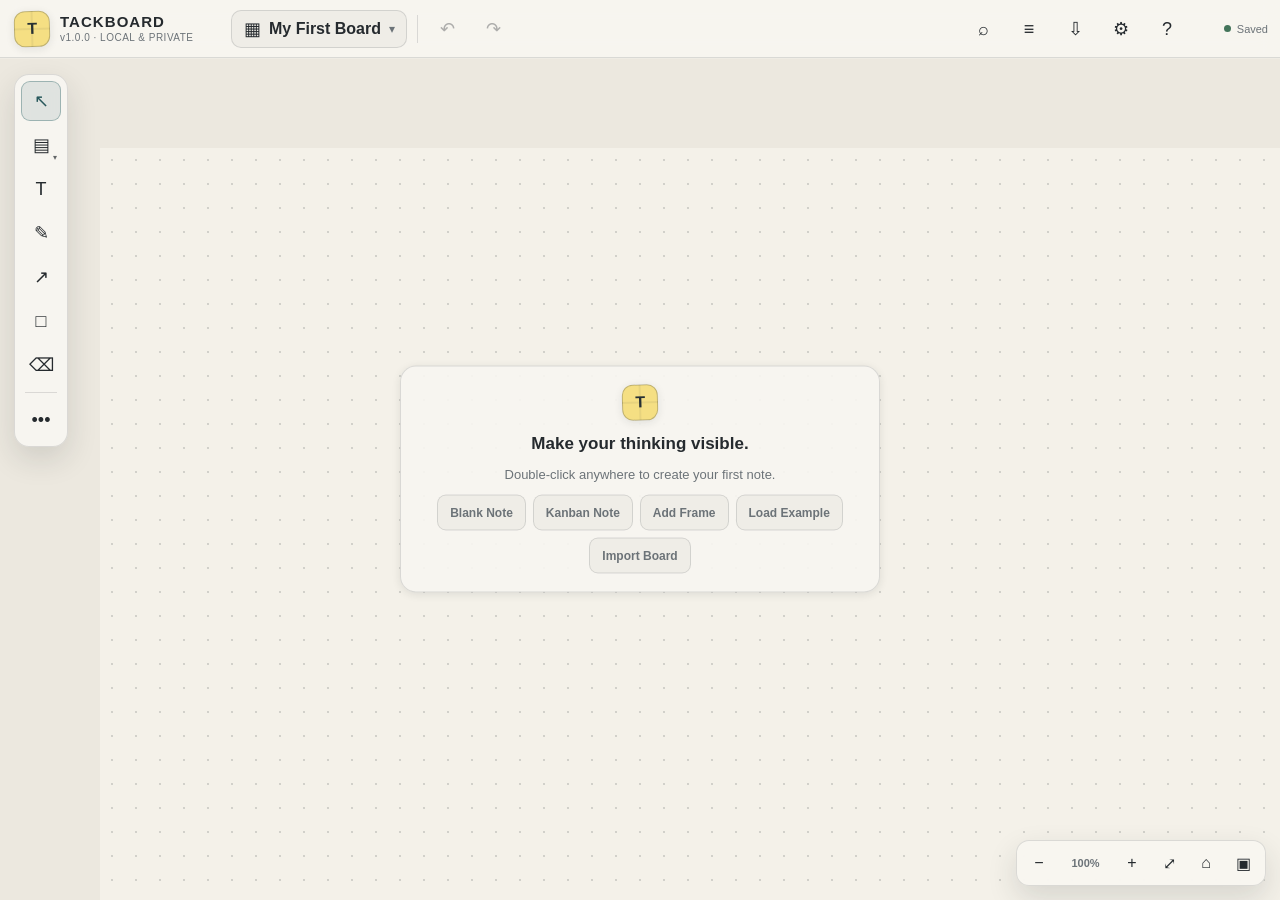
==== index.html @ c01d59f5 "init commit" ====
<!doctype html>
<html lang="en">
<head>
<meta charset="utf-8">
<meta name="viewport" content="width=device-width, initial-scale=1, viewport-fit=cover">
<meta name="theme-color" content="#ece8df">
<link rel="icon" href="data:image/svg+xml,%3Csvg xmlns=%27http://www.w3.org/2000/svg%27 viewBox=%270 0 64 64%27%3E%3Crect width=%2764%27 height=%2764%27 rx=%2715%27 fill=%27%23f5df83%27/%3E%3Cpath d=%27M20 16h24M32 16v34%27 stroke=%27%23252a2e%27 stroke-width=%275%27 stroke-linecap=%27round%27/%3E%3C/svg%3E">
<title>TACKBOARD — Visual Thinking Space</title>
<style>
  :root {
    color-scheme: light;
    --ui-font: Inter, ui-sans-serif, -apple-system, BlinkMacSystemFont, "Segoe UI", sans-serif;
    --paper-font: "Avenir Next", Avenir, "Segoe UI", sans-serif;
    --bg: #ece8df;
    --surface: #f8f6f1;
    --surface-2: #efede7;
    --surface-3: #e5e1d8;
    --ink: #252a2e;
    --muted: #6c7378;
    --muted-2: #969b9e;
    --line: rgba(39, 45, 49, .14);
    --line-strong: rgba(39, 45, 49, .25);
    --accent: #3d6f73;
    --accent-strong: #28585c;
    --accent-soft: rgba(61, 111, 115, .13);
    --danger: #a74343;
    --warning: #9b6a1d;
    --success: #43745a;
    --shadow-sm: 0 2px 8px rgba(34, 39, 41, .10);
    --shadow-md: 0 12px 30px rgba(34, 39, 41, .14);
    --shadow-note: 0 8px 20px rgba(39, 42, 43, .14), 0 2px 5px rgba(39, 42, 43, .10);
    --radius-sm: 8px;
    --radius: 12px;
    --radius-lg: 18px;
    --topbar-h: 58px;
    --dock-w: 54px;
    --focus: 0 0 0 3px rgba(61, 111, 115, .28);
    --yellow: #f5df83;
    --yellow-2: #ead16f;
    --blue: #bddbe8;
    --blue-2: #a8cfdf;
    --green: #beddbd;
    --green-2: #acd0ab;
    --coral: #efb9a7;
    --coral-2: #e9a793;
    --lavender: #d8c6e6;
    --lavender-2: #cbb4de;
    --cream: #efe5cf;
    --cream-2: #e4d5b8;
    --charcoal: #41484d;
    --charcoal-2: #343a3f;
  }

  [data-theme="dark"] {
    color-scheme: dark;
    --bg: #1f2327;
    --surface: #292e33;
    --surface-2: #32383e;
    --surface-3: #3a4147;
    --ink: #eef1f2;
    --muted: #b2b9bd;
    --muted-2: #8d969b;
    --line: rgba(238, 241, 242, .12);
    --line-strong: rgba(238, 241, 242, .24);
    --accent: #78aeb1;
    --accent-strong: #96c8ca;
    --accent-soft: rgba(120, 174, 177, .15);
    --danger: #e18484;
    --warning: #d1a65b;
    --success: #84b699;
    --shadow-sm: 0 2px 9px rgba(0, 0, 0, .28);
    --shadow-md: 0 18px 40px rgba(0, 0, 0, .34);
    --shadow-note: 0 10px 26px rgba(0, 0, 0, .34), 0 2px 5px rgba(0, 0, 0, .28);
    --yellow: #b99f4c;
    --yellow-2: #a88e3c;
    --blue: #557f91;
    --blue-2: #4a7181;
    --green: #5c855c;
    --green-2: #507850;
    --coral: #9d6658;
    --coral-2: #8f594d;
    --lavender: #77618a;
    --lavender-2: #685477;
    --cream: #87795f;
    --cream-2: #786b53;
    --charcoal: #444b50;
    --charcoal-2: #373d42;
  }

  * { box-sizing: border-box; }
  html, body { width: 100%; height: 100%; margin: 0; overflow: hidden; }
  body {
    font-family: var(--ui-font);
    color: var(--ink);
    background: var(--bg);
    -webkit-font-smoothing: antialiased;
    text-rendering: optimizeLegibility;
  }
  button, input, select, textarea { font: inherit; color: inherit; }
  button { -webkit-tap-highlight-color: transparent; }
  button:focus-visible, input:focus-visible, select:focus-visible, textarea:focus-visible, [tabindex]:focus-visible {
    outline: none;
    box-shadow: var(--focus);
  }
  .sr-only {
    position: absolute !important;
    width: 1px; height: 1px;
    padding: 0; margin: -1px;
    overflow: hidden; clip: rect(0,0,0,0);
    white-space: nowrap; border: 0;
  }
  .hidden { display: none !important; }
  .icon-glyph { font-size: 18px; line-height: 1; display: inline-grid; place-items: center; min-width: 1em; }

  #app { position: relative; width: 100%; height: 100%; overflow: hidden; }

  .topbar {
    position: absolute;
    inset: 0 0 auto 0;
    height: var(--topbar-h);
    z-index: 9000;
    display: flex;
    align-items: center;
    gap: 8px;
    padding: 7px 12px 7px 14px;
    background: color-mix(in srgb, var(--surface) 94%, transparent);
    border-bottom: 1px solid var(--line);
    box-shadow: 0 1px 0 rgba(255,255,255,.18);
    backdrop-filter: blur(10px);
  }
  .brand {
    display: flex;
    align-items: center;
    gap: 10px;
    min-width: 205px;
    margin-right: 4px;
  }
  .brand-mark {
    width: 36px; height: 36px;
    border: 1px solid var(--line-strong);
    border-radius: 11px;
    display: grid; place-items: center;
    background:
      linear-gradient(90deg, transparent 48%, rgba(37,42,46,.13) 49%, rgba(37,42,46,.13) 51%, transparent 52%),
      linear-gradient(transparent 48%, rgba(37,42,46,.13) 49%, rgba(37,42,46,.13) 51%, transparent 52%),
      var(--yellow);
    color: #263034;
    box-shadow: var(--shadow-sm);
    transform: rotate(-1.5deg);
    font-weight: 850;
    letter-spacing: -.04em;
  }
  .brand-copy { min-width: 0; line-height: 1.05; }
  .brand-title { font-size: 15px; font-weight: 850; letter-spacing: .07em; }
  .brand-meta { margin-top: 3px; font-size: 10px; color: var(--muted); letter-spacing: .05em; }

  .board-button {
    max-width: 300px;
    min-width: 170px;
    height: 38px;
    display: flex;
    align-items: center;
    gap: 8px;
    padding: 0 11px;
    border: 1px solid var(--line);
    border-radius: 10px;
    background: var(--surface-2);
    cursor: pointer;
  }
  .board-button:hover { border-color: var(--line-strong); background: var(--surface-3); }
  .board-button .board-name { overflow: hidden; text-overflow: ellipsis; white-space: nowrap; font-weight: 700; }
  .board-button .chevron { margin-left: auto; color: var(--muted); font-size: 12px; }

  .top-separator { width: 1px; height: 28px; background: var(--line); margin: 0 2px; }
  .top-spacer { flex: 1; min-width: 6px; }
  .icon-button, .tool-button, .mini-button {
    border: 1px solid transparent;
    background: transparent;
    color: var(--ink);
    cursor: pointer;
    display: inline-grid;
    place-items: center;
    border-radius: 9px;
    transition: background .12s ease, border-color .12s ease, transform .12s ease;
  }
  .icon-button { width: 38px; height: 38px; }
  .icon-button:hover, .mini-button:hover { background: var(--surface-2); border-color: var(--line); }
  .icon-button:active, .tool-button:active, .mini-button:active { transform: translateY(1px); }
  .icon-button[disabled] { opacity: .35; cursor: default; transform: none; }
  .icon-button.active { background: var(--accent-soft); color: var(--accent-strong); border-color: color-mix(in srgb, var(--accent) 38%, transparent); }

  .save-status {
    min-width: 74px;
    display: flex;
    align-items: center;
    justify-content: flex-end;
    gap: 6px;
    font-size: 11px;
    color: var(--muted);
    white-space: nowrap;
  }
  .save-dot { width: 7px; height: 7px; border-radius: 99px; background: var(--success); }
  .save-status[data-state="unsaved"] .save-dot { background: var(--warning); }
  .save-status[data-state="saving"] .save-dot { background: var(--accent); animation: pulse 1s infinite; }
  .save-status[data-state="error"] .save-dot { background: var(--danger); }
  @keyframes pulse { 50% { opacity: .35; } }

  .search-strip {
    display: none;
    align-items: center;
    gap: 5px;
    height: 38px;
    padding: 0 5px 0 10px;
    border: 1px solid var(--line-strong);
    background: var(--surface);
    border-radius: 10px;
    box-shadow: var(--shadow-sm);
  }
  .search-strip.open { display: flex; }
  .search-strip input {
    width: min(270px, 25vw);
    border: 0;
    outline: 0;
    background: transparent;
    font-size: 13px;
  }
  .search-count { min-width: 48px; font-size: 11px; color: var(--muted); text-align: center; }
  .mini-button { width: 28px; height: 28px; padding: 0; }

  .tool-dock {
    position: absolute;
    top: calc(var(--topbar-h) + 16px);
    left: 14px;
    z-index: 8000;
    width: var(--dock-w);
    padding: 6px;
    border: 1px solid var(--line);
    border-radius: 15px;
    background: color-mix(in srgb, var(--surface) 95%, transparent);
    box-shadow: var(--shadow-md);
    backdrop-filter: blur(10px);
    display: flex;
    flex-direction: column;
    gap: 4px;
  }
  .tool-button { width: 40px; height: 40px; position: relative; }
  .tool-button:hover { background: var(--surface-2); border-color: var(--line); }
  .tool-button.active { background: var(--accent-soft); border-color: color-mix(in srgb, var(--accent) 42%, transparent); color: var(--accent-strong); }
  .tool-button .tiny-caret { position: absolute; right: 3px; bottom: 2px; font-size: 8px; color: currentColor; opacity: .7; }
  .dock-divider { height: 1px; background: var(--line); margin: 3px 4px; }

  #viewport {
    position: absolute;
    inset: var(--topbar-h) 0 0 0;
    overflow: hidden;
    touch-action: none;
    cursor: default;
    background: var(--bg);
    outline: none;
  }
  #viewport[data-tool="select"] { cursor: default; }
  #viewport[data-tool="pen"] { cursor: crosshair; }
  #viewport[data-tool="connector"] { cursor: crosshair; }
  #viewport[data-tool="frame"] { cursor: crosshair; }
  #viewport[data-tool="text"] { cursor: text; }
  #viewport[data-tool="eraser"] { cursor: cell; }
  #viewport.panning { cursor: grabbing !important; }

  #world {
    position: absolute;
    left: 0;
    top: 0;
    width: 12000px;
    height: 8000px;
    transform-origin: 0 0;
    will-change: transform;
    background-color: #f4f1e9;
  }
  [data-theme="dark"] #world { background-color: #252a2e; }
  #world.bg-blank { background-image: none; }
  #world.bg-dots {
    background-image: radial-gradient(circle, rgba(52,59,62,.18) 1px, transparent 1.15px);
    background-size: 24px 24px;
  }
  [data-theme="dark"] #world.bg-dots {
    background-image: radial-gradient(circle, rgba(235,240,242,.14) 1px, transparent 1.15px);
  }
  #world.bg-grid {
    background-image:
      linear-gradient(rgba(52,59,62,.095) 1px, transparent 1px),
      linear-gradient(90deg, rgba(52,59,62,.095) 1px, transparent 1px);
    background-size: 32px 32px;
  }
  [data-theme="dark"] #world.bg-grid {
    background-image:
      linear-gradient(rgba(235,240,242,.09) 1px, transparent 1px),
      linear-gradient(90deg, rgba(235,240,242,.09) 1px, transparent 1px);
  }
  #world.bg-ruled {
    background-image: linear-gradient(rgba(52,59,62,.095) 1px, transparent 1px);
    background-size: 100% 30px;
  }
  [data-theme="dark"] #world.bg-ruled {
    background-image: linear-gradient(rgba(235,240,242,.09) 1px, transparent 1px);
  }

  #vectorLayer {
    position: absolute;
    inset: 0;
    width: 12000px;
    height: 8000px;
    overflow: visible;
    z-index: 100;
    pointer-events: none;
  }
  #vectorLayer .connector-path,
  #vectorLayer .drawing-path { pointer-events: stroke; cursor: pointer; }
  #vectorLayer .connector-path { fill: none; stroke-linecap: round; stroke-linejoin: round; }
  #vectorLayer .connector-path.selected,
  #vectorLayer .drawing-path.selected {
    filter: drop-shadow(0 0 3px rgba(61,111,115,.65));
    stroke-width: calc(var(--stroke-width, 2px) + 2px) !important;
  }
  #vectorLayer .dimmed { opacity: .16; }
  #vectorLayer .matched { filter: drop-shadow(0 0 4px rgba(61,111,115,.75)); }
  #vectorLayer .wire-preview { fill: none; stroke: var(--accent); stroke-width: 2.2; stroke-dasharray: 7 6; pointer-events: none; }

  #objectLayer { position: absolute; inset: 0; z-index: 200; pointer-events: none; }
  .board-object {
    position: absolute;
    pointer-events: auto;
    user-select: none;
    transform-origin: center center;
    will-change: left, top, width, height;
  }
  .board-object.selected::after {
    content: "";
    position: absolute;
    inset: -5px;
    border: 2px solid var(--accent);
    border-radius: inherit;
    pointer-events: none;
    box-shadow: 0 0 0 2px color-mix(in srgb, var(--surface) 80%, transparent);
  }
  .board-object.connector-source::before {
    content: "";
    position: absolute;
    inset: -8px;
    border: 2px dashed var(--accent);
    border-radius: inherit;
    pointer-events: none;
    box-shadow: 0 0 0 3px color-mix(in srgb, var(--surface) 72%, transparent);
  }
  .board-object.matched::after {
    content: "";
    position: absolute;
    inset: -7px;
    border: 3px solid var(--accent);
    border-radius: inherit;
    pointer-events: none;
    box-shadow: 0 0 0 3px color-mix(in srgb, var(--surface) 82%, transparent);
  }
  .board-object.dimmed { opacity: .15; filter: grayscale(.3); }
  .board-object.selected:not(.frame-object) { z-index: 6000 !important; }
  .board-object.editing { z-index: 7000 !important; }
  .board-object.editing::after { display: none; }

  .sticky-note {
    min-width: 180px;
    min-height: 130px;
    border-radius: 10px 10px 13px 11px;
    box-shadow: var(--shadow-note);
    color: #253034;
    background: var(--yellow);
    overflow: visible;
    border: 1px solid rgba(55,57,50,.12);
    font-family: var(--paper-font);
  }
  .sticky-note.note-yellow { background: var(--yellow); }
  .sticky-note.note-blue { background: var(--blue); }
  .sticky-note.note-green { background: var(--green); }
  .sticky-note.note-coral { background: var(--coral); }
  .sticky-note.note-lavender { background: var(--lavender); }
  .sticky-note.note-cream { background: var(--cream); }
  .sticky-note.note-charcoal { background: var(--charcoal); color: #f5f6f6; border-color: rgba(255,255,255,.09); }
  .sticky-note.note-charcoal input,
  .sticky-note.note-charcoal textarea,
  .sticky-note.note-charcoal select { color: #f5f6f6; }
  .sticky-note.note-charcoal input::placeholder,
  .sticky-note.note-charcoal textarea::placeholder { color: rgba(255,255,255,.58); }

  .object-header {
    min-height: 38px;
    display: flex;
    align-items: center;
    gap: 7px;
    padding: 8px 10px;
    border-bottom: 1px solid rgba(35,41,44,.11);
    background: rgba(255,255,255,.12);
    cursor: grab;
    touch-action: none;
    border-radius: 9px 9px 0 0;
  }
  .object-header:active { cursor: grabbing; }
  .note-charcoal .object-header { border-bottom-color: rgba(255,255,255,.12); background: rgba(255,255,255,.04); }
  .drag-dots { color: currentColor; opacity: .36; font-size: 13px; letter-spacing: -1px; }
  .object-heading {
    min-width: 0;
    flex: 1;
    overflow: hidden;
    text-overflow: ellipsis;
    white-space: nowrap;
    font-size: 13px;
    font-weight: 800;
  }
  .note-tag {
    max-width: 86px;
    overflow: hidden;
    text-overflow: ellipsis;
    white-space: nowrap;
    padding: 2px 6px;
    border-radius: 99px;
    background: rgba(255,255,255,.24);
    font-size: 9px;
    font-weight: 800;
    letter-spacing: .045em;
    text-transform: uppercase;
  }
  .header-action {
    width: 25px; height: 25px;
    display: grid; place-items: center;
    padding: 0;
    border: 0;
    border-radius: 7px;
    background: transparent;
    color: inherit;
    cursor: pointer;
  }
  .header-action:hover { background: rgba(255,255,255,.24); }

  .blank-note-body {
    height: calc(100% - 38px);
    padding: 12px 14px 15px;
    overflow: auto;
    scrollbar-width: thin;
    user-select: text;
    border-radius: 0 0 11px 11px;
  }
  .blank-note-title { margin: 0 0 8px; font-size: 17px; line-height: 1.15; font-weight: 850; }
  .blank-note-content { font-size: 14px; line-height: 1.43; white-space: pre-wrap; overflow-wrap: anywhere; }
  .blank-note-placeholder { opacity: .52; font-style: italic; }
  .checklist { display: flex; flex-direction: column; gap: 7px; }
  .check-row { display: flex; align-items: flex-start; gap: 8px; font-size: 13px; line-height: 1.32; }
  .check-row input { margin: 2px 0 0; accent-color: var(--accent-strong); }
  .check-row.done span { text-decoration: line-through; opacity: .62; }

  .note-edit-grid { height: calc(100% - 38px); display: grid; border-radius: 0 0 11px 11px; overflow: hidden; grid-template-rows: auto auto 1fr; gap: 8px; padding: 10px; }
  .note-edit-grid input,
  .note-edit-grid textarea {
    width: 100%;
    border: 1px solid rgba(37,44,47,.18);
    background: rgba(255,255,255,.30);
    border-radius: 7px;
    padding: 7px 8px;
    outline: 0;
  }
  .note-charcoal .note-edit-grid input,
  .note-charcoal .note-edit-grid textarea { background: rgba(255,255,255,.07); border-color: rgba(255,255,255,.16); }
  .note-edit-grid textarea { resize: none; min-height: 80px; line-height: 1.4; }

  .kanban-note { min-width: 300px; min-height: 230px; }
  .kanban-header { min-height: 52px; align-items: flex-start; padding-top: 9px; }
  .kanban-head-copy { min-width: 0; flex: 1; }
  .kanban-title-row { display: flex; align-items: center; gap: 6px; min-width: 0; }
  .kanban-title { font-size: 14px; font-weight: 900; overflow: hidden; text-overflow: ellipsis; white-space: nowrap; }
  .template-chip {
    flex: none;
    padding: 2px 5px;
    border-radius: 5px;
    background: rgba(255,255,255,.23);
    font-size: 8px;
    line-height: 1.2;
    font-weight: 850;
    letter-spacing: .08em;
    text-transform: uppercase;
  }
  .kanban-badges { display: flex; gap: 5px; margin-top: 5px; flex-wrap: wrap; }
  .badge {
    display: inline-flex;
    align-items: center;
    max-width: 150px;
    min-height: 19px;
    padding: 2px 7px;
    border: 1px solid rgba(35,41,44,.12);
    border-radius: 99px;
    background: rgba(255,255,255,.23);
    font-family: var(--ui-font);
    font-size: 9px;
    font-weight: 800;
    line-height: 1.2;
    white-space: nowrap;
    overflow: hidden;
    text-overflow: ellipsis;
  }
  .badge.status-done { background: rgba(56,116,78,.22); }
  .badge.status-in-dev, .badge.status-uat { background: rgba(50,92,140,.20); }
  .badge.status-vp-scheduled, .badge.status-vp-held { background: rgba(137,85,145,.20); }
  .badge.status-ready { background: rgba(44,111,105,.20); }
  .badge.status-backlog { background: rgba(80,85,88,.14); }
  .badge.due-overdue { border-color: rgba(160,50,50,.42); background: rgba(160,50,50,.15); }

  .kanban-body {
    height: calc(100% - 52px);
    overflow: auto;
    padding: 12px 13px 16px;
    scrollbar-width: thin;
    user-select: text;
    border-radius: 0 0 11px 11px;
  }
  .kanban-view { display: flex; flex-direction: column; gap: 8px; }
  .kanban-field { min-width: 0; }
  .kanban-label {
    display: block;
    margin-bottom: 2px;
    font-family: var(--ui-font);
    font-size: 9px;
    line-height: 1.2;
    font-weight: 850;
    letter-spacing: .055em;
    text-transform: uppercase;
    opacity: .62;
  }
  .kanban-value { font-size: 13px; line-height: 1.32; white-space: pre-wrap; overflow-wrap: anywhere; }
  .kanban-value.empty { opacity: .46; }
  .kanban-value.description-clamp { display: -webkit-box; -webkit-line-clamp: 5; -webkit-box-orient: vertical; overflow: hidden; }
  .kanban-edit { display: flex; flex-direction: column; gap: 9px; }
  .field-control { display: flex; flex-direction: column; gap: 4px; }
  .field-control label, .checkbox-control label {
    font-family: var(--ui-font);
    font-size: 9px;
    font-weight: 850;
    letter-spacing: .055em;
    text-transform: uppercase;
    opacity: .72;
  }
  .field-control input,
  .field-control select,
  .field-control textarea {
    width: 100%;
    min-height: 34px;
    border: 1px solid rgba(37,44,47,.18);
    border-radius: 7px;
    padding: 7px 8px;
    background: rgba(255,255,255,.30);
    outline: 0;
    font-size: 12px;
  }
  .field-control textarea { min-height: 78px; max-height: 190px; resize: vertical; line-height: 1.35; overflow-x: hidden; }
  .note-charcoal .field-control input,
  .note-charcoal .field-control select,
  .note-charcoal .field-control textarea { background: rgba(255,255,255,.07); border-color: rgba(255,255,255,.16); }
  .checkbox-control {
    display: flex;
    align-items: center;
    min-height: 36px;
    padding: 7px 8px;
    border: 1px solid rgba(37,44,47,.14);
    border-radius: 7px;
    background: rgba(255,255,255,.18);
  }
  .checkbox-control label { display: flex; align-items: center; gap: 8px; width: 100%; cursor: pointer; }
  .checkbox-control input { width: 17px; height: 17px; margin: 0; accent-color: var(--accent-strong); }

  .text-object {
    min-width: 80px;
    min-height: 36px;
    padding: 6px 8px;
    border-radius: 6px;
    color: var(--ink);
    font-family: var(--ui-font);
    font-size: 24px;
    font-weight: 760;
    line-height: 1.2;
    white-space: pre-wrap;
    overflow-wrap: anywhere;
    cursor: grab;
  }
  .text-object.editing { background: color-mix(in srgb, var(--surface) 88%, transparent); box-shadow: var(--shadow-sm); }
  .text-object textarea {
    width: 100%; height: 100%; min-height: 42px;
    border: 0; outline: 0; resize: none;
    padding: 2px;
    background: transparent;
    font: inherit; line-height: inherit;
  }

  .frame-object {
    min-width: 200px;
    min-height: 120px;
    border: 2px solid color-mix(in srgb, var(--accent) 46%, transparent);
    border-radius: 18px;
    background: color-mix(in srgb, var(--accent-soft) 58%, transparent);
    color: var(--ink);
    box-shadow: inset 0 0 0 1px rgba(255,255,255,.10);
  }
  .frame-object::before {
    content: "";
    position: absolute;
    inset: 0;
    border-radius: inherit;
    background: linear-gradient(180deg, rgba(255,255,255,.08), transparent 24%);
    pointer-events: none;
  }
  .frame-header {
    position: absolute;
    left: 12px; right: 12px; top: -17px;
    min-height: 33px;
    display: flex;
    align-items: center;
    gap: 7px;
    padding: 5px 9px;
    border: 1px solid color-mix(in srgb, var(--accent) 42%, var(--line));
    border-radius: 9px;
    background: var(--surface);
    box-shadow: var(--shadow-sm);
    cursor: grab;
  }
  .frame-title { min-width: 0; flex: 1; overflow: hidden; text-overflow: ellipsis; white-space: nowrap; font-size: 12px; font-weight: 850; }
  .frame-description { position: absolute; top: 26px; left: 15px; right: 15px; color: var(--muted); font-size: 11px; line-height: 1.35; pointer-events: none; }
  .frame-blue { --accent: #537f93; --accent-soft: rgba(83,127,147,.16); }
  .frame-green { --accent: #5d8460; --accent-soft: rgba(93,132,96,.16); }
  .frame-coral { --accent: #a76a58; --accent-soft: rgba(167,106,88,.16); }
  .frame-lavender { --accent: #78658e; --accent-soft: rgba(120,101,142,.16); }
  .frame-neutral { --accent: #767b7e; --accent-soft: rgba(118,123,126,.13); }

  .resize-handle {
    position: absolute;
    width: 12px; height: 12px;
    border: 2px solid var(--surface);
    border-radius: 4px;
    background: var(--accent);
    z-index: 20;
    touch-action: none;
  }
  .resize-handle.se { right: -7px; bottom: -7px; cursor: nwse-resize; }
  .resize-handle.e { right: -7px; top: calc(50% - 6px); cursor: ew-resize; }
  .resize-handle.s { left: calc(50% - 6px); bottom: -7px; cursor: ns-resize; }
  .connector-handle {
    position: absolute;
    right: -18px;
    top: calc(50% - 7px);
    width: 14px; height: 14px;
    border: 3px solid var(--surface);
    border-radius: 50%;
    background: var(--accent);
    box-shadow: var(--shadow-sm);
    cursor: crosshair;
    touch-action: none;
    z-index: 25;
  }

  #marquee, #framePreview {
    position: absolute;
    display: none;
    z-index: 7000;
    pointer-events: none;
  }
  #marquee { border: 1px solid var(--accent); background: rgba(61,111,115,.10); }
  #framePreview { border: 2px dashed var(--accent); border-radius: 14px; background: rgba(61,111,115,.08); }

  .empty-state {
    position: absolute;
    left: 50%; top: 50%;
    transform: translate(-50%, -50%);
    z-index: 4000;
    width: min(520px, calc(100vw - 40px));
    padding: 20px;
    text-align: center;
    color: var(--muted);
    pointer-events: none;
  }
  .empty-state .empty-card {
    display: inline-flex;
    flex-direction: column;
    align-items: center;
    gap: 13px;
    padding: 18px 22px;
    border: 1px solid var(--line);
    border-radius: 16px;
    background: color-mix(in srgb, var(--surface) 90%, transparent);
    box-shadow: var(--shadow-sm);
    pointer-events: auto;
  }
  .empty-state h2 { margin: 0; color: var(--ink); font-size: 17px; }
  .empty-state p { margin: 0; font-size: 13px; }
  .empty-actions { display: flex; flex-wrap: wrap; justify-content: center; gap: 7px; }

  .context-toolbar {
    position: fixed;
    z-index: 9800;
    display: none;
    align-items: center;
    gap: 3px;
    padding: 5px;
    border: 1px solid var(--line);
    border-radius: 12px;
    background: var(--surface);
    box-shadow: var(--shadow-md);
  }
  .context-toolbar.visible { display: flex; }
  .context-toolbar button {
    min-width: 31px; height: 31px;
    padding: 0 8px;
    border: 1px solid transparent;
    border-radius: 8px;
    background: transparent;
    cursor: pointer;
    font-size: 11px;
    font-weight: 750;
  }
  .context-toolbar button:hover { border-color: var(--line); background: var(--surface-2); }
  .context-toolbar .danger { color: var(--danger); }

  .viewport-controls {
    position: absolute;
    right: 14px;
    bottom: 14px;
    z-index: 8000;
    display: flex;
    align-items: center;
    gap: 3px;
    padding: 5px;
    border: 1px solid var(--line);
    border-radius: 13px;
    background: color-mix(in srgb, var(--surface) 95%, transparent);
    box-shadow: var(--shadow-md);
    backdrop-filter: blur(8px);
  }
  .viewport-controls button { width: 34px; height: 34px; border: 1px solid transparent; border-radius: 8px; background: transparent; cursor: pointer; }
  .viewport-controls button:hover { background: var(--surface-2); border-color: var(--line); }
  .zoom-readout { width: 53px; text-align: center; font-size: 11px; font-weight: 750; color: var(--muted); }

  .minimap-wrap {
    position: absolute;
    right: 14px;
    bottom: 66px;
    z-index: 7900;
    display: none;
    width: 190px;
    height: 128px;
    padding: 5px;
    border: 1px solid var(--line);
    border-radius: 12px;
    background: color-mix(in srgb, var(--surface) 96%, transparent);
    box-shadow: var(--shadow-md);
  }
  .minimap-wrap.visible { display: block; }
  #minimap { width: 100%; height: 100%; border-radius: 8px; cursor: crosshair; }

  .popover {
    position: fixed;
    z-index: 10000;
    min-width: 220px;
    max-width: min(360px, calc(100vw - 24px));
    max-height: min(620px, calc(100vh - 24px));
    overflow: auto;
    padding: 8px;
    border: 1px solid var(--line);
    border-radius: 13px;
    background: var(--surface);
    box-shadow: var(--shadow-md);
  }
  .popover h3 { margin: 5px 7px 8px; font-size: 11px; text-transform: uppercase; letter-spacing: .07em; color: var(--muted); }
  .popover-section + .popover-section { border-top: 1px solid var(--line); margin-top: 7px; padding-top: 7px; }
  .menu-item {
    width: 100%; min-height: 38px;
    display: flex; align-items: center; gap: 9px;
    padding: 7px 9px;
    border: 1px solid transparent;
    border-radius: 9px;
    background: transparent;
    text-align: left;
    cursor: pointer;
  }
  .menu-item:hover { background: var(--surface-2); border-color: var(--line); }
  .menu-item .menu-icon { width: 24px; height: 24px; display: grid; place-items: center; border-radius: 7px; background: var(--surface-2); }
  .menu-item .menu-copy { min-width: 0; flex: 1; }
  .menu-item .menu-title { font-size: 12px; font-weight: 780; }
  .menu-item .menu-subtitle { margin-top: 2px; font-size: 10px; color: var(--muted); white-space: normal; }
  .menu-item.danger { color: var(--danger); }
  .menu-item.active { background: var(--accent-soft); border-color: color-mix(in srgb, var(--accent) 32%, transparent); }
  .menu-search { width: 100%; height: 35px; border: 1px solid var(--line); border-radius: 8px; padding: 0 9px; background: var(--surface-2); outline: 0; }
  .board-list { display: flex; flex-direction: column; gap: 3px; margin-top: 6px; }
  .board-list .menu-item { align-items: flex-start; }
  .board-list .menu-subtitle { white-space: nowrap; overflow: hidden; text-overflow: ellipsis; }
  .board-list-empty { padding: 14px 8px; color: var(--muted); font-size: 12px; text-align: center; }

  .palette-grid { display: grid; grid-template-columns: repeat(4, 34px); gap: 7px; padding: 5px; }
  .swatch {
    width: 34px; height: 34px;
    border: 2px solid rgba(37,42,46,.15);
    border-radius: 9px;
    cursor: pointer;
    box-shadow: inset 0 0 0 1px rgba(255,255,255,.22);
  }
  .swatch:hover { transform: translateY(-1px); }
  .swatch.selected { outline: 3px solid var(--accent); outline-offset: 2px; }
  .swatch-yellow { background: var(--yellow); }
  .swatch-blue { background: var(--blue); }
  .swatch-green { background: var(--green); }
  .swatch-coral { background: var(--coral); }
  .swatch-lavender { background: var(--lavender); }
  .swatch-cream { background: var(--cream); }
  .swatch-charcoal { background: var(--charcoal); }
  .swatch-neutral { background: #9b9fa1; }

  .filter-form, .settings-form { display: flex; flex-direction: column; gap: 10px; padding: 4px 5px 7px; }
  .form-row { display: flex; flex-direction: column; gap: 5px; }
  .form-row label { font-size: 10px; font-weight: 800; text-transform: uppercase; letter-spacing: .06em; color: var(--muted); }
  .form-row input[type="text"], .form-row input[type="date"], .form-row select, .form-row textarea {
    width: 100%; min-height: 36px;
    border: 1px solid var(--line);
    border-radius: 8px;
    padding: 7px 9px;
    background: var(--surface-2);
    outline: 0;
  }
  .form-row textarea { min-height: 76px; resize: vertical; }
  .toggle-row { display: flex; align-items: center; justify-content: space-between; gap: 14px; min-height: 35px; }
  .toggle-row label { font-size: 12px; font-weight: 650; }
  .toggle-row input { width: 18px; height: 18px; accent-color: var(--accent); }
  .form-actions { display: flex; justify-content: flex-end; gap: 7px; margin-top: 4px; }

  .button {
    min-height: 36px;
    padding: 0 12px;
    border: 1px solid var(--line);
    border-radius: 9px;
    background: var(--surface-2);
    cursor: pointer;
    font-size: 12px;
    font-weight: 750;
  }
  .button:hover { background: var(--surface-3); border-color: var(--line-strong); }
  .button.primary { background: var(--accent); border-color: var(--accent); color: #fff; }
  .button.primary:hover { background: var(--accent-strong); border-color: var(--accent-strong); }
  .button.danger { color: var(--danger); }
  .button.ghost { background: transparent; }

  dialog {
    width: min(510px, calc(100vw - 24px));
    max-height: calc(100vh - 24px);
    padding: 0;
    border: 1px solid var(--line);
    border-radius: 16px;
    background: var(--surface);
    color: var(--ink);
    box-shadow: var(--shadow-md);
  }
  dialog::backdrop { background: rgba(24,28,31,.46); backdrop-filter: blur(2px); }
  .dialog-header { display: flex; align-items: center; gap: 10px; padding: 16px 18px 12px; border-bottom: 1px solid var(--line); }
  .dialog-title { flex: 1; margin: 0; font-size: 16px; }
  .dialog-close { width: 32px; height: 32px; border: 1px solid transparent; border-radius: 8px; background: transparent; cursor: pointer; }
  .dialog-close:hover { background: var(--surface-2); border-color: var(--line); }
  .dialog-body { padding: 16px 18px; overflow: auto; color: var(--ink); }
  .dialog-body p { margin: 0 0 12px; color: var(--muted); font-size: 13px; line-height: 1.5; }
  .dialog-footer { display: flex; justify-content: flex-end; gap: 8px; padding: 12px 18px 16px; border-top: 1px solid var(--line); }
  .shortcut-grid { display: grid; grid-template-columns: minmax(90px, auto) 1fr; gap: 8px 14px; align-items: center; }
  .shortcut-grid kbd { justify-self: start; padding: 3px 7px; border: 1px solid var(--line-strong); border-bottom-width: 2px; border-radius: 6px; background: var(--surface-2); font-size: 11px; }
  .shortcut-grid span { font-size: 12px; color: var(--muted); }

  .toast-host { position: fixed; right: 16px; top: calc(var(--topbar-h) + 14px); z-index: 12000; display: flex; flex-direction: column; align-items: flex-end; gap: 8px; pointer-events: none; }
  .toast {
    max-width: min(380px, calc(100vw - 32px));
    padding: 10px 12px;
    border: 1px solid var(--line);
    border-radius: 10px;
    background: var(--surface);
    color: var(--ink);
    box-shadow: var(--shadow-md);
    font-size: 12px;
    line-height: 1.35;
    animation: toast-in .18s ease;
  }
  .toast.error { border-color: color-mix(in srgb, var(--danger) 52%, var(--line)); }
  .toast.success { border-color: color-mix(in srgb, var(--success) 52%, var(--line)); }
  @keyframes toast-in { from { opacity: 0; transform: translateY(-5px); } }

  .alignment-guide { position: absolute; z-index: 6900; pointer-events: none; display: none; background: var(--accent); opacity: .8; }
  .alignment-guide.vertical { width: 1px; top: 0; bottom: 0; }
  .alignment-guide.horizontal { height: 1px; left: 0; right: 0; }

  @media (max-width: 920px) {
    .brand { min-width: auto; }
    .brand-copy { display: none; }
    .board-button { min-width: 130px; max-width: 210px; }
    .topbar .optional-label { display: none; }
    .save-status { min-width: auto; }
    .save-status span:last-child { display: none; }
  }
  @media (max-width: 680px) {
    :root { --topbar-h: 54px; }
    .topbar { padding: 6px 8px; gap: 4px; }
    .brand-mark { width: 34px; height: 34px; }
    .board-button { min-width: 0; width: min(36vw, 190px); height: 36px; }
    .top-separator { display: none; }
    .topbar > .icon-button:nth-of-type(1),
    .topbar > .icon-button:nth-of-type(2) { display: none; }
    .search-strip { position: fixed; left: 8px; right: 8px; top: 7px; z-index: 11000; }
    .search-strip input { flex: 1; width: auto; }
    .tool-dock {
      top: auto;
      left: 50%;
      bottom: 12px;
      transform: translateX(-50%);
      width: auto;
      flex-direction: row;
      padding: 5px;
      border-radius: 14px;
      max-width: calc(100vw - 18px);
      overflow-x: auto;
    }
    .dock-divider { width: 1px; height: 28px; margin: 6px 2px; flex: none; }
    .tool-button { width: 42px; height: 42px; flex: none; }
    .viewport-controls { right: 8px; bottom: 70px; }
    .viewport-controls .fit-button, .viewport-controls .reset-button { display: none; }
    .minimap-wrap { right: 8px; bottom: 118px; width: 160px; height: 108px; }
    .empty-state { top: 44%; }
    .context-toolbar { max-width: calc(100vw - 16px); overflow-x: auto; }
    .kanban-note { min-width: 300px; }
  }

  @media (prefers-reduced-motion: reduce) {
    *, *::before, *::after { scroll-behavior: auto !important; animation-duration: .01ms !important; animation-iteration-count: 1 !important; transition-duration: .01ms !important; }
  }
  body.reduced-motion *, body.reduced-motion *::before, body.reduced-motion *::after { scroll-behavior: auto !important; animation-duration: .01ms !important; animation-iteration-count: 1 !important; transition-duration: .01ms !important; }

  @media print {
    .topbar, .tool-dock, .viewport-controls, .minimap-wrap, .context-toolbar, .empty-state, .toast-host { display: none !important; }
    #viewport { inset: 0; overflow: visible; }
  }
</style>
</head>
<body>
<div id="app">
  <header class="topbar" aria-label="Application toolbar">
    <div class="brand" aria-label="TACKBOARD">
      <div class="brand-mark" aria-hidden="true">T</div>
      <div class="brand-copy">
        <div class="brand-title">TACKBOARD</div>
        <div class="brand-meta">v1.0.0 · LOCAL &amp; PRIVATE</div>
      </div>
    </div>

    <button id="boardButton" class="board-button" type="button" aria-haspopup="menu" aria-expanded="false" title="Switch or manage boards">
      <span class="icon-glyph" aria-hidden="true">▦</span>
      <span id="currentBoardName" class="board-name">Untitled Board</span>
      <span class="chevron" aria-hidden="true">▾</span>
    </button>

    <div class="top-separator"></div>
    <button id="undoButton" class="icon-button" type="button" title="Undo (Ctrl/Cmd+Z)" aria-label="Undo" disabled><span class="icon-glyph" aria-hidden="true">↶</span></button>
    <button id="redoButton" class="icon-button" type="button" title="Redo (Ctrl/Cmd+Shift+Z)" aria-label="Redo" disabled><span class="icon-glyph" aria-hidden="true">↷</span></button>

    <div id="searchStrip" class="search-strip" role="search">
      <span class="icon-glyph" aria-hidden="true">⌕</span>
      <input id="searchInput" type="search" autocomplete="off" placeholder="Search this board…" aria-label="Search board">
      <span id="searchCount" class="search-count">0 results</span>
      <button id="searchPrev" class="mini-button" type="button" title="Previous result" aria-label="Previous search result">↑</button>
      <button id="searchNext" class="mini-button" type="button" title="Next result" aria-label="Next search result">↓</button>
      <button id="searchClose" class="mini-button" type="button" title="Close search" aria-label="Close search">×</button>
    </div>

    <div class="top-spacer"></div>
    <button id="searchButton" class="icon-button" type="button" title="Search (Ctrl/Cmd+F)" aria-label="Search"><span class="icon-glyph" aria-hidden="true">⌕</span></button>
    <button id="filterButton" class="icon-button" type="button" title="Filter Kanban notes" aria-label="Filter Kanban notes"><span class="icon-glyph" aria-hidden="true">≡</span></button>
    <button id="exportButton" class="icon-button" type="button" title="Import and export" aria-label="Import and export"><span class="icon-glyph" aria-hidden="true">⇩</span></button>
    <button id="settingsButton" class="icon-button" type="button" title="Settings" aria-label="Settings"><span class="icon-glyph" aria-hidden="true">⚙</span></button>
    <button id="helpButton" class="icon-button" type="button" title="Help and keyboard shortcuts" aria-label="Help"><span class="icon-glyph" aria-hidden="true">?</span></button>
    <div id="saveStatus" class="save-status" data-state="saved" role="status" aria-live="polite">
      <span class="save-dot" aria-hidden="true"></span><span id="saveStatusText">Saved</span>
    </div>
  </header>

  <nav id="toolDock" class="tool-dock" aria-label="Whiteboard tools">
    <button class="tool-button active" type="button" data-tool="select" aria-label="Select tool" title="Select (V)"><span class="icon-glyph" aria-hidden="true">↖</span></button>
    <button id="stickyTool" class="tool-button" type="button" data-tool="sticky" aria-label="Sticky note tool" title="Sticky Note (N)"><span class="icon-glyph" aria-hidden="true">▤</span><span class="tiny-caret" aria-hidden="true">▾</span></button>
    <button class="tool-button" type="button" data-tool="text" aria-label="Text tool" title="Text (T)"><span class="icon-glyph" aria-hidden="true">T</span></button>
    <button class="tool-button" type="button" data-tool="pen" aria-label="Pen tool" title="Pen (P)"><span class="icon-glyph" aria-hidden="true">✎</span></button>
    <button class="tool-button" type="button" data-tool="connector" aria-label="Connector tool" title="Connector (C)"><span class="icon-glyph" aria-hidden="true">↗</span></button>
    <button class="tool-button" type="button" data-tool="frame" aria-label="Frame tool" title="Frame (F)"><span class="icon-glyph" aria-hidden="true">□</span></button>
    <button class="tool-button" type="button" data-tool="eraser" aria-label="Eraser tool" title="Eraser"><span class="icon-glyph" aria-hidden="true">⌫</span></button>
    <div class="dock-divider"></div>
    <button id="dockMoreButton" class="tool-button" type="button" aria-label="More drawing options" title="Drawing options"><span class="icon-glyph" aria-hidden="true">•••</span></button>
  </nav>

  <main id="viewport" data-tool="select" tabindex="0" aria-label="TACKBOARD whiteboard canvas">
    <div id="world" class="bg-dots">
      <svg id="vectorLayer" viewBox="0 0 12000 8000" aria-hidden="true">
        <defs>
          <marker id="arrow-default" markerWidth="10" markerHeight="10" refX="8" refY="3" orient="auto" markerUnits="strokeWidth">
            <path d="M0,0 L0,6 L9,3 z" fill="context-stroke"></path>
          </marker>
        </defs>
        <g id="connectorGroup"></g>
        <g id="drawingGroup"></g>
        <path id="wirePreview" class="wire-preview" d="" hidden></path>
      </svg>
      <div id="objectLayer"></div>
    </div>
    <div id="marquee"></div>
    <div id="framePreview"></div>
    <div id="guideV" class="alignment-guide vertical"></div>
    <div id="guideH" class="alignment-guide horizontal"></div>

    <section id="emptyState" class="empty-state" aria-live="polite">
      <div class="empty-card">
        <div class="brand-mark" aria-hidden="true">T</div>
        <h2>Make your thinking visible.</h2>
        <p>Double-click anywhere to create your first note.</p>
        <div class="empty-actions">
          <button class="button" type="button" data-empty-action="blank">Blank Note</button>
          <button class="button" type="button" data-empty-action="kanban">Kanban Note</button>
          <button class="button" type="button" data-empty-action="frame">Add Frame</button>
          <button class="button" type="button" data-empty-action="example">Load Example</button>
          <button class="button" type="button" data-empty-action="import">Import Board</button>
        </div>
      </div>
    </section>
  </main>

  <div id="contextToolbar" class="context-toolbar" role="toolbar" aria-label="Selection actions"></div>

  <div class="viewport-controls" aria-label="Viewport controls">
    <button id="zoomOut" type="button" title="Zoom out" aria-label="Zoom out">−</button>
    <span id="zoomReadout" class="zoom-readout">100%</span>
    <button id="zoomIn" type="button" title="Zoom in" aria-label="Zoom in">+</button>
    <button id="fitButton" class="fit-button" type="button" title="Fit board contents (1)" aria-label="Fit board contents">⤢</button>
    <button id="resetButton" class="reset-button" type="button" title="Reset view (0)" aria-label="Reset view">⌂</button>
    <button id="minimapButton" type="button" title="Toggle minimap" aria-label="Toggle minimap">▣</button>
  </div>
  <div id="minimapWrap" class="minimap-wrap"><canvas id="minimap" width="360" height="236" aria-label="Board minimap"></canvas></div>

  <div id="popover" class="popover hidden" role="menu"></div>

  <dialog id="dialog" aria-labelledby="dialogTitle">
    <div class="dialog-header">
      <h2 id="dialogTitle" class="dialog-title">Dialog</h2>
      <button id="dialogClose" class="dialog-close" type="button" aria-label="Close dialog">×</button>
    </div>
    <div id="dialogBody" class="dialog-body"></div>
    <div id="dialogFooter" class="dialog-footer"></div>
  </dialog>

  <input id="importInput" type="file" accept="application/json,.json" hidden>
  <div id="toastHost" class="toast-host" aria-live="polite"></div>
</div>

<script>
(() => {
  'use strict';
  const APP_VERSION = '1.0.0';
  const WORLD = Object.freeze({ width: 12000, height: 8000 });
  const DB_NAME = 'tackboard-db';
  const DB_VERSION = 1;
  const STORE_NAME = 'application';
  const STATE_KEY = 'tackboard-state';
  const SAVE_DEBOUNCE_MS = 420;

  const NOTE_COLORS = ['yellow', 'blue', 'green', 'coral', 'lavender', 'cream', 'charcoal'];
  const FRAME_COLORS = ['neutral', 'blue', 'green', 'coral', 'lavender'];
  const LINE_COLORS = ['#4c555a', '#3d6f73', '#567d5d', '#9f6255', '#735f87', '#b07c2d'];
  const TEAM_OPTIONS = ['SPA', 'PIC', 'PPD', 'CPPD', 'FES', 'R&A', 'P&BA', 'CMDSPT', 'HCM', 'SEC', 'EEO'];
  const TICKET_TYPES = ['Story', 'Bug', 'Subtask'];
  const STATUS_OPTIONS = ['Backlog', 'VP Scheduled', 'VP Held', 'Ready', 'In Dev', 'UAT', 'Done'];

  const KANBAN_SCHEMA = Object.freeze({
    templateId: 'kanban',
    templateName: 'Kanban',
    templateVersion: 1,
    defaultDimensions: { width: 360, height: 650 },
    compactDimensions: { width: 340, height: 280 },
    defaultColor: 'yellow',
    headerFields: ['ticketNumber', 'ticketType', 'status'],
    compactViewFields: ['ticketNumber', 'ticketType', 'status', 'team', 'assignee', 'needByDate', 'needsVP'],
    fields: [
      { key: 'ticketNumber', label: 'Ticket #:', type: 'text', placeholder: 'ABC-123', defaultValue: '', searchable: true },
      { key: 'ticketType', label: 'Ticket Type:', type: 'dropdown', options: TICKET_TYPES, defaultValue: 'Story', searchable: true, filterable: true },
      { key: 'sprintNumber', label: 'Sprint #:', type: 'text', placeholder: '24 or FY26-PI3-S2', defaultValue: '', searchable: true },
      { key: 'epic', label: 'Epic:', type: 'text', placeholder: 'Epic name or identifier', defaultValue: '', searchable: true },
      { key: 'description', label: 'Description:', type: 'multiline', placeholder: 'Describe the work, issue, or desired outcome…', defaultValue: '', searchable: true },
      { key: 'team', label: 'Team:', type: 'dropdown', options: ['', ...TEAM_OPTIONS], optionLabels: { '': 'Select team' }, defaultValue: '', searchable: true, filterable: true },
      { key: 'reporter', label: 'Reporter:', type: 'text', placeholder: 'Name, username, email, or team', defaultValue: '', searchable: true },
      { key: 'assignee', label: 'Assignee:', type: 'text', placeholder: 'Name, username, email, or team', defaultValue: '', searchable: true },
      { key: 'status', label: 'Status:', type: 'dropdown', options: STATUS_OPTIONS, defaultValue: 'Backlog', searchable: true, filterable: true },
      { key: 'needsVP', label: 'Needs VP?', type: 'checkbox', defaultValue: false, searchable: true, filterable: true },
      { key: 'needByDate', label: 'Need By Date:', type: 'date', defaultValue: '', searchable: true, filterable: true }
    ]
  });

  const $ = (selector, root = document) => root.querySelector(selector);
  const $$ = (selector, root = document) => Array.from(root.querySelectorAll(selector));

  const els = {
    app: $('#app'),
    viewport: $('#viewport'),
    world: $('#world'),
    vectorLayer: $('#vectorLayer'),
    connectorGroup: $('#connectorGroup'),
    drawingGroup: $('#drawingGroup'),
    wirePreview: $('#wirePreview'),
    objectLayer: $('#objectLayer'),
    marquee: $('#marquee'),
    framePreview: $('#framePreview'),
    guideV: $('#guideV'),
    guideH: $('#guideH'),
    emptyState: $('#emptyState'),
    boardButton: $('#boardButton'),
    currentBoardName: $('#currentBoardName'),
    undoButton: $('#undoButton'),
    redoButton: $('#redoButton'),
    searchButton: $('#searchButton'),
    searchStrip: $('#searchStrip'),
    searchInput: $('#searchInput'),
    searchCount: $('#searchCount'),
    searchPrev: $('#searchPrev'),
    searchNext: $('#searchNext'),
    searchClose: $('#searchClose'),
    filterButton: $('#filterButton'),
    exportButton: $('#exportButton'),
    settingsButton: $('#settingsButton'),
    helpButton: $('#helpButton'),
    saveStatus: $('#saveStatus'),
    saveStatusText: $('#saveStatusText'),
    toolDock: $('#toolDock'),
    stickyTool: $('#stickyTool'),
    dockMoreButton: $('#dockMoreButton'),
    contextToolbar: $('#contextToolbar'),
    zoomOut: $('#zoomOut'),
    zoomIn: $('#zoomIn'),
    zoomReadout: $('#zoomReadout'),
    fitButton: $('#fitButton'),
    resetButton: $('#resetButton'),
    minimapButton: $('#minimapButton'),
    minimapWrap: $('#minimapWrap'),
    minimap: $('#minimap'),
    popover: $('#popover'),
    dialog: $('#dialog'),
    dialogTitle: $('#dialogTitle'),
    dialogBody: $('#dialogBody'),
    dialogFooter: $('#dialogFooter'),
    dialogClose: $('#dialogClose'),
    importInput: $('#importInput'),
    toastHost: $('#toastHost')
  };

  function uuid(prefix = 'id') {
    if (crypto && typeof crypto.randomUUID === 'function') return `${prefix}-${crypto.randomUUID()}`;
    return `${prefix}-${Date.now().toString(36)}-${Math.random().toString(36).slice(2, 10)}`;
  }

  function deepClone(value) {
    if (typeof structuredClone === 'function') return structuredClone(value);
    return JSON.parse(JSON.stringify(value));
  }

  function clamp(value, min, max) { return Math.min(max, Math.max(min, value)); }
  function round(value, precision = 2) {
    const p = 10 ** precision;
    return Math.round(value * p) / p;
  }
  function nowISO() { return new Date().toISOString(); }
  function escapeHTML(value) {
    return String(value ?? '')
      .replaceAll('&', '&amp;')
      .replaceAll('<', '&lt;')
      .replaceAll('>', '&gt;')
      .replaceAll('"', '&quot;')
      .replaceAll("'", '&#039;');
  }
  function escapeAttr(value) { return escapeHTML(value).replaceAll('`', '&#096;'); }
  function nl2br(value) { return escapeHTML(value).replace(/\r?\n/g, '<br>'); }
  function slugify(value) {
    const slug = String(value || 'tackboard')
      .trim().toLowerCase().replace(/[^a-z0-9]+/g, '-').replace(/^-|-$/g, '');
    return slug || 'tackboard';
  }
  function isFormControl(target) {
    return Boolean(target?.closest('input, textarea, select, button, [contenteditable="true"], [role="menu"], dialog'));
  }
  function isTypingTarget(target = document.activeElement) {
    return Boolean(target && (target.matches?.('input, textarea, select, [contenteditable="true"]') || target.closest?.('.editing')));
  }
  function cssEscape(value) {
    return window.CSS?.escape ? CSS.escape(value) : String(value).replace(/["\\]/g, '\\$&');
  }
  function dateOnly(value) {
    if (!value) return null;
    const [y, m, d] = value.split('-').map(Number);
    if (!y || !m || !d) return null;
    return new Date(y, m - 1, d, 12, 0, 0, 0);
  }
  function formatDate(value) {
    const date = dateOnly(value);
    if (!date) return '';
    try {
      return new Intl.DateTimeFormat(undefined, { year: 'numeric', month: 'short', day: 'numeric' }).format(date);
    } catch { return value; }
  }
  function formatRelativeDate(value) {
    const date = dateOnly(value);
    if (!date) return '';
    const today = new Date();
    today.setHours(12, 0, 0, 0);
    const diff = Math.round((date - today) / 86400000);
    if (diff === 0) return 'Today';
    if (diff === 1) return 'Tomorrow';
    if (diff === -1) return 'Yesterday';
    if (diff < 0) return `${Math.abs(diff)}d overdue`;
    if (diff <= 14) return `In ${diff}d`;
    return formatDate(value);
  }
  function statusClass(value) { return `status-${String(value || '').toLowerCase().replace(/[^a-z0-9]+/g, '-').replace(/^-|-$/g, '')}`; }
  function prefersDark() { return matchMedia('(prefers-color-scheme: dark)').matches; }
  function effectiveTheme() {
    const setting = state?.settings?.theme || 'system';
    return setting === 'system' ? (prefersDark() ? 'dark' : 'light') : setting;
  }

  function makeDefaultBoard(name = 'Untitled Board') {
    const created = nowISO();
    return {
      id: uuid('board'),
      name,
      description: '',
      createdAt: created,
      modifiedAt: created,
      background: 'dots',
      viewport: { x: 100, y: 90, zoom: 1 },
      objects: [],
      connectors: []
    };
  }

  function makeDefaultState() {
    const board = makeDefaultBoard('My First Board');
    return {
      format: 'tackboard-backup',
      appVersion: APP_VERSION,
      schemaVersion: 1,
      currentBoardId: board.id,
      boards: [board],
      settings: {
        theme: 'system',
        alignmentGuides: true,
        minimap: false,
        noteRotation: true,
        defaultBlankColor: 'yellow',
        defaultStructuredColor: 'yellow',
        defaultStickyType: 'blank',
        defaultExportFormat: 'png',
        reducedMotion: false,
        confirmObjectDelete: false,
        penColor: '#4c555a',
        penWidth: 3,
        connectorColor: '#4c555a',
        connectorWidth: 2,
        connectorStyle: 'curved',
        connectorArrow: true
      }
    };
  }

  let state = makeDefaultState();
  const ui = {
    tool: 'select',
    selection: new Set(),
    editingId: null,
    connectorSourceId: null,
    searchQuery: '',
    searchResults: [],
    searchIndex: -1,
    filters: {
      template: '', ticketType: '', team: '', status: '', needsVP: '', due: '', from: '', to: ''
    },
    history: { undo: [], redo: [] },
    clipboard: null,
    action: null,
    pointerWorld: { x: 300, y: 250 },
    spaceDown: false,
    longPressTimer: null,
    longPressOrigin: null,
    touchPoints: new Map(),
    pinch: null,
    saveTimer: null,
    saveInFlight: false,
    pendingSave: false,
    db: null,
    usingLocalStorageFallback: false,
    dialogResolver: null,
    lastFocused: null,
    menuAnchor: null
  };

  function normalizeObject(obj) {
    if (!obj || typeof obj !== 'object') return null;
    const base = {
      id: obj.id || uuid('object'),
      objectType: obj.objectType || 'blank-note',
      x: Number.isFinite(Number(obj.x)) ? Number(obj.x) : Number(obj.position?.x) || 100,
      y: Number.isFinite(Number(obj.y)) ? Number(obj.y) : Number(obj.position?.y) || 100,
      width: Number.isFinite(Number(obj.width)) ? Number(obj.width) : Number(obj.size?.width) || 260,
      height: Number.isFinite(Number(obj.height)) ? Number(obj.height) : Number(obj.size?.height) || 210,
      color: obj.color || 'yellow',
      zIndex: Number.isFinite(Number(obj.zIndex)) ? Number(obj.zIndex) : 1,
      rotation: Number.isFinite(Number(obj.rotation)) ? Number(obj.rotation) : 0,
      groupId: obj.groupId || null,
      frameId: obj.frameId || null,
      createdAt: obj.createdAt || nowISO(),
      modifiedAt: obj.modifiedAt || obj.createdAt || nowISO()
    };
    if (base.objectType === 'blank-note') {
      return {
        ...base,
        title: String(obj.title || ''),
        content: String(obj.content || ''),
        tag: String(obj.tag || ''),
        checklist: Boolean(obj.checklist),
        checkedItems: Array.isArray(obj.checkedItems) ? obj.checkedItems.map(Boolean) : []
      };
    }
    if (base.objectType === 'template-note') {
      const fields = {};
      for (const field of KANBAN_SCHEMA.fields) {
        const supplied = obj.fields?.[field.key];
        fields[field.key] = supplied === undefined ? deepClone(field.defaultValue) : supplied;
      }
      return {
        ...base,
        templateId: obj.templateId || 'kanban',
        templateVersion: Number(obj.templateVersion) || 1,
        displayMode: obj.displayMode === 'compact' ? 'compact' : 'expanded',
        fields
      };
    }
    if (base.objectType === 'text') {
      return { ...base, text: String(obj.text || 'Text'), fontSize: clamp(Number(obj.fontSize) || 24, 12, 96), align: obj.align || 'left', textColor: obj.textColor || '' };
    }
    if (base.objectType === 'frame') {
      return { ...base, title: String(obj.title || 'Frame'), description: String(obj.description || ''), color: FRAME_COLORS.includes(obj.color) ? obj.color : 'neutral', collapsed: Boolean(obj.collapsed) };
    }
    if (base.objectType === 'drawing') {
      const points = Array.isArray(obj.points) ? obj.points.filter(p => Number.isFinite(Number(p.x)) && Number.isFinite(Number(p.y))).map(p => ({ x: Number(p.x), y: Number(p.y) })) : [];
      return { ...base, points, stroke: obj.stroke || '#4c555a', strokeWidth: clamp(Number(obj.strokeWidth) || 3, 1, 16) };
    }
    return base;
  }

  function normalizeConnector(connector) {
    if (!connector || typeof connector !== 'object') return null;
    return {
      id: connector.id || uuid('connector'),
      objectType: 'connector',
      fromId: connector.fromId || '',
      toId: connector.toId || '',
      style: connector.style === 'straight' ? 'straight' : 'curved',
      arrow: connector.arrow !== false,
      stroke: connector.stroke || '#4c555a',
      strokeWidth: clamp(Number(connector.strokeWidth) || 2, 1, 10),
      dash: connector.dash || 'solid',
      label: String(connector.label || ''),
      zIndex: Number(connector.zIndex) || 1,
      createdAt: connector.createdAt || nowISO(),
      modifiedAt: connector.modifiedAt || connector.createdAt || nowISO()
    };
  }

  function normalizeBoard(board, index = 0) {
    const fallback = makeDefaultBoard(`Board ${index + 1}`);
    const normalized = {
      id: board?.id || fallback.id,
      name: String(board?.name || fallback.name),
      description: String(board?.description || ''),
      createdAt: board?.createdAt || fallback.createdAt,
      modifiedAt: board?.modifiedAt || board?.createdAt || fallback.modifiedAt,
      background: ['blank', 'dots', 'grid', 'ruled'].includes(board?.background) ? board.background : 'dots',
      viewport: {
        x: Number.isFinite(Number(board?.viewport?.x)) ? Number(board.viewport.x) : 100,
        y: Number.isFinite(Number(board?.viewport?.y)) ? Number(board.viewport.y) : 90,
        zoom: clamp(Number(board?.viewport?.zoom) || 1, .12, 4)
      },
      objects: Array.isArray(board?.objects) ? board.objects.map(normalizeObject).filter(Boolean) : [],
      connectors: Array.isArray(board?.connectors) ? board.connectors.map(normalizeConnector).filter(Boolean) : []
    };
    const ids = new Set(normalized.objects.map(o => o.id));
    normalized.connectors = normalized.connectors.filter(c => ids.has(c.fromId) && ids.has(c.toId));
    return normalized;
  }

  function normalizeState(raw) {
    if (!raw || typeof raw !== 'object') return makeDefaultState();
    const defaults = makeDefaultState();
    const boards = Array.isArray(raw.boards) ? raw.boards.map(normalizeBoard).filter(Boolean) : [];
    if (!boards.length) boards.push(makeDefaultBoard('My First Board'));
    const settings = { ...defaults.settings, ...(raw.settings || {}) };
    if (!['light', 'dark', 'system'].includes(settings.theme)) settings.theme = 'system';
    if (!NOTE_COLORS.includes(settings.defaultBlankColor)) settings.defaultBlankColor = 'yellow';
    if (!NOTE_COLORS.includes(settings.defaultStructuredColor)) settings.defaultStructuredColor = 'yellow';
    if (!['blank', 'kanban'].includes(settings.defaultStickyType)) settings.defaultStickyType = 'blank';
    const currentBoardId = boards.some(b => b.id === raw.currentBoardId) ? raw.currentBoardId : boards[0].id;
    return {
      format: 'tackboard-backup',
      appVersion: APP_VERSION,
      schemaVersion: 1,
      currentBoardId,
      boards,
      settings
    };
  }

  function currentBoard() {
    let board = state.boards.find(item => item.id === state.currentBoardId);
    if (!board) {
      board = state.boards[0] || makeDefaultBoard();
      if (!state.boards.length) state.boards.push(board);
      state.currentBoardId = board.id;
    }
    return board;
  }

  function getObject(id) { return currentBoard().objects.find(obj => obj.id === id) || null; }
  function getConnector(id) { return currentBoard().connectors.find(connector => connector.id === id) || null; }
  function getSelectable(id) { return getObject(id) || getConnector(id); }
  function maxZ() { return currentBoard().objects.reduce((max, obj) => Math.max(max, Number(obj.zIndex) || 0), 0); }
  function minZ() { return currentBoard().objects.reduce((min, obj) => Math.min(min, Number(obj.zIndex) || 0), 0); }

  function openDatabase() {
    return new Promise((resolve, reject) => {
      if (!('indexedDB' in window)) return reject(new Error('IndexedDB unavailable'));
      const request = indexedDB.open(DB_NAME, DB_VERSION);
      request.onupgradeneeded = () => {
        const db = request.result;
        if (!db.objectStoreNames.contains(STORE_NAME)) db.createObjectStore(STORE_NAME);
      };
      request.onsuccess = () => resolve(request.result);
      request.onerror = () => reject(request.error || new Error('IndexedDB failed to open'));
    });
  }

  function idbGet(key) {
    return new Promise((resolve, reject) => {
      const tx = ui.db.transaction(STORE_NAME, 'readonly');
      const req = tx.objectStore(STORE_NAME).get(key);
      req.onsuccess = () => resolve(req.result);
      req.onerror = () => reject(req.error || new Error('IndexedDB read failed'));
    });
  }

  function idbSet(key, value) {
    return new Promise((resolve, reject) => {
      const tx = ui.db.transaction(STORE_NAME, 'readwrite');
      tx.objectStore(STORE_NAME).put(value, key);
      tx.oncomplete = () => resolve();
      tx.onerror = () => reject(tx.error || new Error('IndexedDB write failed'));
      tx.onabort = () => reject(tx.error || new Error('IndexedDB write aborted'));
    });
  }

  async function loadPersistedState() {
    try {
      ui.db = await openDatabase();
      const stored = await idbGet(STATE_KEY);
      if (stored) state = normalizeState(stored);
      return;
    } catch (error) {
      console.warn('TACKBOARD: IndexedDB unavailable; using localStorage fallback.', error);
      ui.usingLocalStorageFallback = true;
    }
    try {
      const raw = localStorage.getItem(STATE_KEY);
      if (raw) state = normalizeState(JSON.parse(raw));
    } catch (error) {
      console.warn('TACKBOARD: Could not restore local data.', error);
      toast('Stored data could not be read. A new local workspace was opened.', 'error', 5200);
    }
  }

  async function persistState() {
    const snapshot = deepClone(state);
    snapshot.appVersion = APP_VERSION;
    if (ui.usingLocalStorageFallback) {
      localStorage.setItem(STATE_KEY, JSON.stringify(snapshot));
    } else {
      await idbSet(STATE_KEY, snapshot);
    }
  }

  function setSaveStatus(kind, text) {
    els.saveStatus.dataset.state = kind;
    els.saveStatusText.textContent = text;
  }

  function scheduleSave({ immediate = false } = {}) {
    setSaveStatus('unsaved', 'Unsaved');
    ui.pendingSave = true;
    clearTimeout(ui.saveTimer);
    if (immediate) return saveNow();
    ui.saveTimer = setTimeout(saveNow, SAVE_DEBOUNCE_MS);
  }

  async function saveNow() {
    clearTimeout(ui.saveTimer);
    if (ui.saveInFlight) {
      ui.pendingSave = true;
      return;
    }
    ui.saveInFlight = true;
    ui.pendingSave = false;
    setSaveStatus('saving', 'Saving');
    try {
      await persistState();
      setSaveStatus('saved', 'Saved');
    } catch (error) {
      console.error('TACKBOARD save error', error);
      setSaveStatus('error', 'Save Error');
      toast('TACKBOARD could not save locally. Export a backup before closing this tab.', 'error', 6500);
    } finally {
      ui.saveInFlight = false;
      if (ui.pendingSave) scheduleSave({ immediate: true });
    }
  }

  function touchBoard() {
    currentBoard().modifiedAt = nowISO();
    scheduleSave();
  }

  function resetHistory() {
    ui.history.undo = [];
    ui.history.redo = [];
    updateHistoryButtons();
  }

  function pushHistory(label = 'Change') {
    const snapshot = deepClone(currentBoard());
    ui.history.undo.push({ label, board: snapshot });
    if (ui.history.undo.length > 80) ui.history.undo.shift();
    ui.history.redo = [];
    updateHistoryButtons();
  }

  function updateHistoryButtons() {
    els.undoButton.disabled = ui.history.undo.length === 0;
    els.redoButton.disabled = ui.history.redo.length === 0;
    els.undoButton.title = ui.history.undo.length ? `Undo ${ui.history.undo.at(-1).label} (Ctrl/Cmd+Z)` : 'Undo (Ctrl/Cmd+Z)';
    els.redoButton.title = ui.history.redo.length ? `Redo ${ui.history.redo.at(-1).label} (Ctrl/Cmd+Shift+Z)` : 'Redo (Ctrl/Cmd+Shift+Z)';
  }

  function replaceCurrentBoard(board) {
    const index = state.boards.findIndex(item => item.id === state.currentBoardId);
    if (index >= 0) state.boards[index] = normalizeBoard(board, index);
    else state.boards.push(normalizeBoard(board, state.boards.length));
  }

  function undo() {
    if (!ui.history.undo.length) return;
    const entry = ui.history.undo.pop();
    ui.history.redo.push({ label: entry.label, board: deepClone(currentBoard()) });
    replaceCurrentBoard(entry.board);
    ui.selection.clear();
    ui.editingId = null;
    renderAll();
    touchBoard();
    updateHistoryButtons();
  }

  function redo() {
    if (!ui.history.redo.length) return;
    const entry = ui.history.redo.pop();
    ui.history.undo.push({ label: entry.label, board: deepClone(currentBoard()) });
    replaceCurrentBoard(entry.board);
    ui.selection.clear();
    ui.editingId = null;
    renderAll();
    touchBoard();
    updateHistoryButtons();
  }

  function slightRotation() {
    if (!state.settings.noteRotation) return 0;
    return round((Math.random() - .5) * 1.4, 2);
  }

  function defaultPlacement(width, height, point = null) {
    const board = currentBoard();
    const center = point || screenToWorld(
      els.viewport.getBoundingClientRect().left + els.viewport.clientWidth / 2,
      els.viewport.getBoundingClientRect().top + els.viewport.clientHeight / 2
    );
    const offset = (board.objects.length % 7) * 12;
    return {
      x: clamp(center.x - width / 2 + offset, 20, WORLD.width - width - 20),
      y: clamp(center.y - height / 2 + offset, 20, WORLD.height - height - 20)
    };
  }

  function createBlankNote(point = null, overrides = {}) {
    const width = Number(overrides.width) || 270;
    const height = Number(overrides.height) || 220;
    const pos = defaultPlacement(width, height, point);
    return normalizeObject({
      id: uuid('note'),
      objectType: 'blank-note',
      x: pos.x,
      y: pos.y,
      width,
      height,
      color: overrides.color || state.settings.defaultBlankColor,
      zIndex: maxZ() + 1,
      rotation: slightRotation(),
      title: overrides.title || '',
      content: overrides.content || '',
      tag: overrides.tag || '',
      checklist: Boolean(overrides.checklist),
      checkedItems: overrides.checkedItems || []
    });
  }

  function createKanbanNote(point = null, overrides = {}) {
    const mode = overrides.displayMode === 'compact' ? 'compact' : 'expanded';
    const dimensions = mode === 'compact' ? KANBAN_SCHEMA.compactDimensions : KANBAN_SCHEMA.defaultDimensions;
    const width = Number(overrides.width) || dimensions.width;
    const height = Number(overrides.height) || dimensions.height;
    const pos = defaultPlacement(width, height, point);
    const fields = {};
    for (const field of KANBAN_SCHEMA.fields) fields[field.key] = deepClone(field.defaultValue);
    Object.assign(fields, overrides.fields || {});
    return normalizeObject({
      id: uuid('kanban'),
      objectType: 'template-note',
      templateId: 'kanban',
      templateVersion: 1,
      x: pos.x,
      y: pos.y,
      width,
      height,
      color: overrides.color || state.settings.defaultStructuredColor,
      zIndex: maxZ() + 1,
      rotation: slightRotation(),
      displayMode: mode,
      fields
    });
  }

  function createTextObject(point = null, overrides = {}) {
    const width = Number(overrides.width) || 240;
    const height = Number(overrides.height) || 70;
    const pos = defaultPlacement(width, height, point);
    return normalizeObject({
      id: uuid('text'),
      objectType: 'text',
      x: pos.x,
      y: pos.y,
      width,
      height,
      zIndex: maxZ() + 1,
      rotation: 0,
      text: overrides.text || 'Text label',
      fontSize: overrides.fontSize || 24,
      align: overrides.align || 'left',
      textColor: overrides.textColor || ''
    });
  }

  function createFrame(point = null, overrides = {}) {
    const width = Number(overrides.width) || 520;
    const height = Number(overrides.height) || 360;
    const pos = defaultPlacement(width, height, point);
    return normalizeObject({
      id: uuid('frame'),
      objectType: 'frame',
      x: pos.x,
      y: pos.y,
      width,
      height,
      zIndex: minZ() - 1,
      rotation: 0,
      title: overrides.title || 'Frame',
      description: overrides.description || '',
      color: overrides.color || 'neutral'
    });
  }

  function addObject(object, { edit = false, select = true, historyLabel = 'Create object' } = {}) {
    pushHistory(historyLabel);
    currentBoard().objects.push(object);
    if (select) {
      ui.selection.clear();
      ui.selection.add(object.id);
    }
    ui.editingId = edit ? object.id : null;
    touchBoard();
    renderAll();
    if (edit) focusEditor(object.id);
    return object;
  }

  function addBlankNote(point, { edit = true, ...overrides } = {}) {
    state.settings.defaultStickyType = 'blank';
    return addObject(createBlankNote(point, overrides), { edit, historyLabel: 'Create blank note' });
  }

  function addKanbanNote(point, { edit = true, ...overrides } = {}) {
    state.settings.defaultStickyType = 'kanban';
    return addObject(createKanbanNote(point, overrides), { edit, historyLabel: 'Create Kanban note' });
  }

  function addText(point, { edit = true, ...overrides } = {}) {
    return addObject(createTextObject(point, overrides), { edit, historyLabel: 'Create text label' });
  }

  function addFrame(point, overrides = {}) {
    return addObject(createFrame(point, overrides), { edit: false, historyLabel: 'Create frame' });
  }

  function objectStyle(obj) {
    const z = obj.objectType === 'frame' ? 10 + (Number(obj.zIndex) || 0) : 200 + (Number(obj.zIndex) || 0);
    const rotation = obj.objectType === 'frame' || obj.objectType === 'text' ? 0 : Number(obj.rotation) || 0;
    return `left:${round(obj.x)}px;top:${round(obj.y)}px;width:${round(obj.width)}px;height:${round(obj.height)}px;z-index:${z};transform:rotate(${rotation}deg);`;
  }

  function selectionDecorations(obj) {
    if (!ui.selection.has(obj.id) || ui.editingId === obj.id || obj.objectType === 'drawing') return '';
    const canResize = ['blank-note', 'template-note', 'text', 'frame'].includes(obj.objectType);
    const canConnect = ['blank-note', 'template-note', 'text', 'frame'].includes(obj.objectType);
    return `${canResize ? '<span class="resize-handle e" data-resize="e" aria-hidden="true"></span><span class="resize-handle s" data-resize="s" aria-hidden="true"></span><span class="resize-handle se" data-resize="se" aria-hidden="true"></span>' : ''}${canConnect ? '<span class="connector-handle" data-connector-handle="true" title="Drag to connect" aria-hidden="true"></span>' : ''}`;
  }

  function noteViewClasses(obj) {
    const classes = ['board-object'];
    if (obj.objectType === 'blank-note' || obj.objectType === 'template-note') classes.push('sticky-note', `note-${obj.color || 'yellow'}`);
    if (obj.objectType === 'template-note') classes.push('kanban-note');
    if (obj.objectType === 'text') classes.push('text-object');
    if (obj.objectType === 'frame') classes.push('frame-object', `frame-${obj.color || 'neutral'}`);
    if (ui.selection.has(obj.id)) classes.push('selected');
    if (ui.connectorSourceId === obj.id) classes.push('connector-source');
    if (ui.editingId === obj.id) classes.push('editing');
    const matchState = matchStateForId(obj.id);
    if (matchState === 'matched') classes.push('matched');
    if (matchState === 'dimmed') classes.push('dimmed');
    return classes.join(' ');
  }

  function renderBlankNote(obj) {
    const editing = ui.editingId === obj.id;
    const headerTitle = obj.title.trim() || 'Blank Note';
    let body = '';
    if (editing) {
      body = `
        <div class="note-edit-grid" data-editor-root>
          <input data-blank-field="title" aria-label="Note title" placeholder="Optional title" value="${escapeAttr(obj.title)}">
          <input data-blank-field="tag" aria-label="Note tag" placeholder="Optional tag" value="${escapeAttr(obj.tag)}">
          <textarea data-blank-field="content" aria-label="Note content" placeholder="Write a note…">${escapeHTML(obj.content)}</textarea>
        </div>`;
    } else if (obj.checklist) {
      const lines = obj.content.split(/\r?\n/).filter((line, index, array) => line.trim() || array.length === 1);
      body = `<div class="blank-note-body" data-edit-trigger="true">
        ${obj.title ? `<h3 class="blank-note-title">${escapeHTML(obj.title)}</h3>` : ''}
        <div class="checklist">${lines.length && lines.some(line => line.trim()) ? lines.map((line, index) => `
          <label class="check-row ${obj.checkedItems[index] ? 'done' : ''}">
            <input type="checkbox" data-check-index="${index}" ${obj.checkedItems[index] ? 'checked' : ''} aria-label="Mark checklist item complete">
            <span>${escapeHTML(line || 'Untitled item')}</span>
          </label>`).join('') : '<span class="blank-note-placeholder">Double-click to add checklist items…</span>'}</div>
      </div>`;
    } else {
      body = `<div class="blank-note-body" data-edit-trigger="true">
        ${obj.title ? `<h3 class="blank-note-title">${escapeHTML(obj.title)}</h3>` : ''}
        <div class="blank-note-content ${obj.content ? '' : 'blank-note-placeholder'}">${obj.content ? nl2br(obj.content) : 'Double-click to write…'}</div>
      </div>`;
    }
    return `<article class="${noteViewClasses(obj)}" data-object-id="${obj.id}" data-object-type="blank-note" style="${objectStyle(obj)}" tabindex="0" aria-label="Blank sticky note${obj.title ? `: ${escapeAttr(obj.title)}` : ''}">
      <header class="object-header" data-drag-handle="true">
        <span class="drag-dots" aria-hidden="true">⠿</span>
        <span class="object-heading">${escapeHTML(headerTitle)}</span>
        ${obj.tag ? `<span class="note-tag">${escapeHTML(obj.tag)}</span>` : ''}
      </header>
      ${body}
      ${selectionDecorations(obj)}
    </article>`;
  }

  function kanbanFieldInput(field, value, obj) {
    const id = `${obj.id}-${field.key}`;
    if (field.type === 'dropdown') {
      return `<div class="field-control"><label for="${id}">${escapeHTML(field.label)}</label><select id="${id}" data-kanban-field="${field.key}">${field.options.map(option => `<option value="${escapeAttr(option)}" ${String(value) === String(option) ? 'selected' : ''}>${escapeHTML(field.optionLabels?.[option] ?? option)}</option>`).join('')}</select></div>`;
    }
    if (field.type === 'multiline') {
      return `<div class="field-control"><label for="${id}">${escapeHTML(field.label)}</label><textarea id="${id}" data-kanban-field="${field.key}" placeholder="${escapeAttr(field.placeholder || '')}">${escapeHTML(value)}</textarea></div>`;
    }
    if (field.type === 'checkbox') {
      return `<div class="checkbox-control"><label for="${id}"><input id="${id}" type="checkbox" data-kanban-field="${field.key}" ${value ? 'checked' : ''}><span>${escapeHTML(field.label)}</span></label></div>`;
    }
    return `<div class="field-control"><label for="${id}">${escapeHTML(field.label)}</label><input id="${id}" type="${field.type === 'date' ? 'date' : 'text'}" data-kanban-field="${field.key}" placeholder="${escapeAttr(field.placeholder || '')}" value="${escapeAttr(value)}"></div>`;
  }

  function kanbanDisplayValue(field, value) {
    if (field.type === 'checkbox') return value ? 'Yes' : 'No';
    if (field.type === 'date') return value ? formatDate(value) : '';
    return String(value ?? '');
  }

  function renderKanbanNote(obj) {
    const editing = ui.editingId === obj.id;
    const f = obj.fields;
    const title = String(f.ticketNumber || '').trim() || 'Untitled Ticket';
    const compact = obj.displayMode === 'compact';
    const dueClass = f.needByDate && dateOnly(f.needByDate) < new Date(new Date().setHours(0,0,0,0)) ? 'due-overdue' : '';
    let body;
    if (editing) {
      body = `<div class="kanban-body"><div class="kanban-edit" data-editor-root>${KANBAN_SCHEMA.fields.map(field => kanbanFieldInput(field, f[field.key], obj)).join('')}</div></div>`;
    } else {
      const fields = compact ? KANBAN_SCHEMA.fields.filter(field => KANBAN_SCHEMA.compactViewFields.includes(field.key) && !['ticketNumber', 'ticketType', 'status'].includes(field.key)) : KANBAN_SCHEMA.fields;
      body = `<div class="kanban-body" data-edit-trigger="true"><div class="kanban-view">${fields.map(field => {
        if (compact && field.key === 'description') return '';
        const display = kanbanDisplayValue(field, f[field.key]);
        return `<div class="kanban-field"><span class="kanban-label">${escapeHTML(field.label)}</span><div class="kanban-value ${display ? '' : 'empty'} ${field.key === 'description' ? 'description-clamp' : ''}">${display ? nl2br(display) : '—'}</div></div>`;
      }).join('')}</div></div>`;
    }
    return `<article class="${noteViewClasses(obj)}" data-object-id="${obj.id}" data-object-type="template-note" style="${objectStyle(obj)}" tabindex="0" aria-label="Kanban note: ${escapeAttr(title)}">
      <header class="object-header kanban-header" data-drag-handle="true">
        <span class="drag-dots" aria-hidden="true">⠿</span>
        <div class="kanban-head-copy">
          <div class="kanban-title-row"><span class="kanban-title">${escapeHTML(title)}</span><span class="template-chip">Kanban</span></div>
          <div class="kanban-badges">
            <span class="badge">${escapeHTML(f.ticketType || 'Story')}</span>
            <span class="badge ${statusClass(f.status)}">${escapeHTML(f.status || 'Backlog')}</span>
            ${f.needsVP ? '<span class="badge">Needs VP</span>' : ''}
            ${f.needByDate ? `<span class="badge ${dueClass}" title="${escapeAttr(formatDate(f.needByDate))}">${escapeHTML(formatRelativeDate(f.needByDate))}</span>` : ''}
          </div>
        </div>
        <button class="header-action" type="button" data-toggle-compact="true" title="${compact ? 'Expand note' : 'Collapse note'}" aria-label="${compact ? 'Expand Kanban note' : 'Collapse Kanban note'}">${compact ? '▾' : '▴'}</button>
      </header>
      ${body}
      ${selectionDecorations(obj)}
    </article>`;
  }

  function renderTextObject(obj) {
    const editing = ui.editingId === obj.id;
    const color = obj.textColor ? `color:${escapeAttr(obj.textColor)};` : '';
    return `<div class="${noteViewClasses(obj)}" data-object-id="${obj.id}" data-object-type="text" data-drag-handle="true" style="${objectStyle(obj)}font-size:${obj.fontSize}px;text-align:${escapeAttr(obj.align)};${color}" tabindex="0" aria-label="Text label">
      ${editing ? `<textarea data-text-field="text" data-editor-root aria-label="Text label content">${escapeHTML(obj.text)}</textarea>` : `<div data-edit-trigger="true">${obj.text ? nl2br(obj.text) : '<span class="blank-note-placeholder">Text label</span>'}</div>`}
      ${selectionDecorations(obj)}
    </div>`;
  }

  function renderFrame(obj) {
    return `<section class="${noteViewClasses(obj)}" data-object-id="${obj.id}" data-object-type="frame" style="${objectStyle(obj)}" tabindex="0" aria-label="Frame: ${escapeAttr(obj.title)}">
      <header class="frame-header" data-drag-handle="true">
        <span class="drag-dots" aria-hidden="true">⠿</span><span class="frame-title">${escapeHTML(obj.title || 'Frame')}</span>
      </header>
      ${obj.description ? `<div class="frame-description">${nl2br(obj.description)}</div>` : ''}
      ${selectionDecorations(obj)}
    </section>`;
  }

  function renderObjects() {
    const board = currentBoard();
    const sorted = [...board.objects].filter(obj => obj.objectType !== 'drawing').sort((a, b) => {
      if (a.objectType === 'frame' && b.objectType !== 'frame') return -1;
      if (a.objectType !== 'frame' && b.objectType === 'frame') return 1;
      return (Number(a.zIndex) || 0) - (Number(b.zIndex) || 0);
    });
    els.objectLayer.innerHTML = sorted.map(obj => {
      if (obj.objectType === 'blank-note') return renderBlankNote(obj);
      if (obj.objectType === 'template-note') return renderKanbanNote(obj);
      if (obj.objectType === 'text') return renderTextObject(obj);
      if (obj.objectType === 'frame') return renderFrame(obj);
      return '';
    }).join('');
  }

  function objectRect(obj) {
    return { x: obj.x, y: obj.y, width: obj.width, height: obj.height, right: obj.x + obj.width, bottom: obj.y + obj.height, cx: obj.x + obj.width / 2, cy: obj.y + obj.height / 2 };
  }

  function edgePoint(rect, toward) {
    const dx = toward.x - rect.cx;
    const dy = toward.y - rect.cy;
    if (dx === 0 && dy === 0) return { x: rect.cx, y: rect.cy };
    const halfW = rect.width / 2;
    const halfH = rect.height / 2;
    const scale = 1 / Math.max(Math.abs(dx) / halfW, Math.abs(dy) / halfH);
    return { x: rect.cx + dx * scale, y: rect.cy + dy * scale };
  }

  function connectorGeometry(connector) {
    const from = getObject(connector.fromId);
    const to = getObject(connector.toId);
    if (!from || !to) return null;
    const aRect = objectRect(from);
    const bRect = objectRect(to);
    const a = edgePoint(aRect, { x: bRect.cx, y: bRect.cy });
    const b = edgePoint(bRect, { x: aRect.cx, y: aRect.cy });
    if (connector.style === 'straight') return { a, b, d: `M ${round(a.x)} ${round(a.y)} L ${round(b.x)} ${round(b.y)}` };
    const dx = b.x - a.x;
    const dy = b.y - a.y;
    const distance = Math.hypot(dx, dy);
    const curve = Math.min(90, Math.max(24, distance * .16));
    const nx = distance ? -dy / distance : 0;
    const ny = distance ? dx / distance : 0;
    const mx = (a.x + b.x) / 2 + nx * curve;
    const my = (a.y + b.y) / 2 + ny * curve;
    return { a, b, c: { x: mx, y: my }, d: `M ${round(a.x)} ${round(a.y)} Q ${round(mx)} ${round(my)} ${round(b.x)} ${round(b.y)}` };
  }

  function pointsToPath(points) {
    if (!points?.length) return '';
    if (points.length === 1) return `M ${points[0].x} ${points[0].y} l .01 .01`;
    if (points.length === 2) return `M ${points[0].x} ${points[0].y} L ${points[1].x} ${points[1].y}`;
    let d = `M ${round(points[0].x)} ${round(points[0].y)}`;
    for (let i = 1; i < points.length - 1; i++) {
      const current = points[i];
      const next = points[i + 1];
      const mx = (current.x + next.x) / 2;
      const my = (current.y + next.y) / 2;
      d += ` Q ${round(current.x)} ${round(current.y)} ${round(mx)} ${round(my)}`;
    }
    const last = points.at(-1);
    d += ` L ${round(last.x)} ${round(last.y)}`;
    return d;
  }

  function connectorLabelPosition(geometry) {
    if (!geometry) return { x: 0, y: 0 };
    if (!geometry.c) return { x: (geometry.a.x + geometry.b.x) / 2, y: (geometry.a.y + geometry.b.y) / 2 };
    const t = .5;
    const x = (1 - t) ** 2 * geometry.a.x + 2 * (1 - t) * t * geometry.c.x + t ** 2 * geometry.b.x;
    const y = (1 - t) ** 2 * geometry.a.y + 2 * (1 - t) * t * geometry.c.y + t ** 2 * geometry.b.y;
    return { x, y };
  }

  function renderVectors() {
    const board = currentBoard();
    els.connectorGroup.innerHTML = board.connectors.map(connector => {
      const geo = connectorGeometry(connector);
      if (!geo) return '';
      const selected = ui.selection.has(connector.id) ? 'selected' : '';
      const stateClass = matchStateForId(connector.id);
      const dash = connector.dash === 'dashed' ? 'stroke-dasharray="9 7"' : connector.dash === 'dotted' ? 'stroke-dasharray="2 7"' : '';
      const marker = connector.arrow ? 'marker-end="url(#arrow-default)"' : '';
      const labelPos = connectorLabelPosition(geo);
      return `<g data-connector-id="${connector.id}" class="${stateClass}">
        <path class="connector-path ${selected}" data-connector-id="${connector.id}" d="${geo.d}" stroke="${escapeAttr(connector.stroke)}" stroke-width="${connector.strokeWidth}" style="--stroke-width:${connector.strokeWidth}px" ${dash} ${marker}></path>
        ${connector.label ? `<text x="${round(labelPos.x)}" y="${round(labelPos.y - 7)}" text-anchor="middle" font-family="${escapeAttr(getComputedStyle(document.body).fontFamily)}" font-size="12" font-weight="700" fill="${effectiveTheme() === 'dark' ? '#e8ecee' : '#333a3e'}" paint-order="stroke" stroke="${effectiveTheme() === 'dark' ? '#252a2e' : '#f4f1e9'}" stroke-width="5" stroke-linejoin="round" pointer-events="none">${escapeHTML(connector.label)}</text>` : ''}
      </g>`;
    }).join('');

    els.drawingGroup.innerHTML = board.objects.filter(obj => obj.objectType === 'drawing').map(drawing => {
      const selected = ui.selection.has(drawing.id) ? 'selected' : '';
      const stateClass = matchStateForId(drawing.id);
      return `<path class="drawing-path ${selected} ${stateClass}" data-drawing-id="${drawing.id}" d="${pointsToPath(drawing.points)}" fill="none" stroke="${escapeAttr(drawing.stroke)}" stroke-width="${drawing.strokeWidth}" style="--stroke-width:${drawing.strokeWidth}px" stroke-linecap="round" stroke-linejoin="round"></path>`;
    }).join('');
  }

  function hasActiveFilters() {
    return Object.values(ui.filters).some(value => String(value || '') !== '');
  }

  function objectSearchText(obj) {
    if (!obj) return '';
    if (obj.objectType === 'blank-note') return [obj.title, obj.content, obj.tag].join(' ');
    if (obj.objectType === 'template-note') {
      const parts = KANBAN_SCHEMA.fields.map(field => {
        if (field.key === 'needsVP') return obj.fields.needsVP ? 'VP Needs VP Yes' : 'No';
        return obj.fields[field.key];
      });
      return parts.join(' ');
    }
    if (obj.objectType === 'text') return obj.text;
    if (obj.objectType === 'frame') return `${obj.title} ${obj.description}`;
    return '';
  }

  function matchesDueFilter(note, dueFilter) {
    if (!dueFilter) return true;
    const value = note.fields.needByDate;
    const due = dateOnly(value);
    const today = new Date();
    today.setHours(12, 0, 0, 0);
    if (dueFilter === 'none') return !due;
    if (!due) return false;
    if (dueFilter === 'overdue') return due < today;
    if (dueFilter === 'today') return due.getTime() === today.getTime();
    if (dueFilter === 'week') {
      const end = new Date(today); end.setDate(end.getDate() + (7 - end.getDay()));
      return due >= today && due <= end;
    }
    if (dueFilter === 'month') return due.getFullYear() === today.getFullYear() && due.getMonth() === today.getMonth();
    if (dueFilter === 'custom') {
      const from = dateOnly(ui.filters.from);
      const to = dateOnly(ui.filters.to);
      if (from && due < from) return false;
      if (to && due > to) return false;
      return Boolean(from || to);
    }
    return true;
  }

  function objectMatchesFilters(obj) {
    if (!hasActiveFilters()) return true;
    if (ui.filters.template && ui.filters.template !== obj.objectType) return false;
    if (obj.objectType !== 'template-note') {
      return !ui.filters.ticketType && !ui.filters.team && !ui.filters.status && !ui.filters.needsVP && !ui.filters.due && !ui.filters.from && !ui.filters.to;
    }
    const fields = obj.fields;
    if (ui.filters.ticketType && fields.ticketType !== ui.filters.ticketType) return false;
    if (ui.filters.team && fields.team !== ui.filters.team) return false;
    if (ui.filters.status && fields.status !== ui.filters.status) return false;
    if (ui.filters.needsVP === 'yes' && !fields.needsVP) return false;
    if (ui.filters.needsVP === 'no' && fields.needsVP) return false;
    if (!matchesDueFilter(obj, ui.filters.due)) return false;
    return true;
  }

  function objectMatchesSearch(obj) {
    const query = ui.searchQuery.trim().toLocaleLowerCase();
    if (!query) return true;
    return objectSearchText(obj).toLocaleLowerCase().includes(query);
  }

  function connectorMatchesSearch(connector) {
    const query = ui.searchQuery.trim().toLocaleLowerCase();
    if (!query) return true;
    return String(connector.label || '').toLocaleLowerCase().includes(query);
  }

  function matchStateForId(id) {
    const queryActive = Boolean(ui.searchQuery.trim());
    const filterActive = hasActiveFilters();
    if (!queryActive && !filterActive) return '';
    const obj = getObject(id);
    if (obj) {
      const matches = objectMatchesSearch(obj) && objectMatchesFilters(obj);
      return matches ? 'matched' : 'dimmed';
    }
    const connector = getConnector(id);
    if (connector) {
      const matches = connectorMatchesSearch(connector) && !filterActive;
      return matches ? 'matched' : 'dimmed';
    }
    return 'dimmed';
  }

  function updateSearchResults({ preserveIndex = false } = {}) {
    const queryActive = Boolean(ui.searchQuery.trim());
    const filterActive = hasActiveFilters();
    const results = [];
    if (queryActive || filterActive) {
      for (const obj of currentBoard().objects) {
        if (objectMatchesSearch(obj) && objectMatchesFilters(obj)) results.push(obj.id);
      }
      if (queryActive && !filterActive) {
        for (const connector of currentBoard().connectors) {
          if (connectorMatchesSearch(connector)) results.push(connector.id);
        }
      }
    }
    const previousId = preserveIndex ? ui.searchResults[ui.searchIndex] : null;
    ui.searchResults = results;
    ui.searchIndex = previousId ? results.indexOf(previousId) : (results.length ? clamp(ui.searchIndex, 0, results.length - 1) : -1);
    if (ui.searchIndex < 0 && results.length) ui.searchIndex = 0;
    const label = results.length === 1 ? '1 result' : `${results.length} results`;
    els.searchCount.textContent = label;
    els.filterButton.classList.toggle('active', filterActive);
  }

  function navigateSearch(direction = 1) {
    updateSearchResults({ preserveIndex: true });
    if (!ui.searchResults.length) return;
    ui.searchIndex = (ui.searchIndex + direction + ui.searchResults.length) % ui.searchResults.length;
    const id = ui.searchResults[ui.searchIndex];
    centerOnId(id, true);
    ui.selection.clear();
    ui.selection.add(id);
    renderAll({ preserveEditor: true });
  }

  function applyTheme() {
    const theme = effectiveTheme();
    document.documentElement.dataset.theme = theme;
    document.body.classList.toggle('reduced-motion', Boolean(state.settings.reducedMotion));
    const themeColor = theme === 'dark' ? '#1f2327' : '#ece8df';
    $('meta[name="theme-color"]').setAttribute('content', themeColor);
  }

  function applyViewport() {
    const viewport = currentBoard().viewport;
    els.world.style.transform = `translate(${round(viewport.x)}px, ${round(viewport.y)}px) scale(${round(viewport.zoom, 4)})`;
    els.zoomReadout.textContent = `${Math.round(viewport.zoom * 100)}%`;
    els.world.className = `bg-${currentBoard().background || 'dots'}`;
    els.minimapWrap.classList.toggle('visible', Boolean(state.settings.minimap));
    els.minimapButton.classList.toggle('active', Boolean(state.settings.minimap));
  }

  function updateTopbar() {
    const board = currentBoard();
    els.currentBoardName.textContent = board.name;
    els.boardButton.title = `${board.name} — switch or manage boards`;
  }

  function renderAll({ preserveEditor = false } = {}) {
    if (!preserveEditor && ui.editingId && !getObject(ui.editingId)) ui.editingId = null;
    applyTheme();
    updateTopbar();
    updateSearchResults({ preserveIndex: true });
    renderObjects();
    renderVectors();
    applyViewport();
    updateEmptyState();
    updateToolUI();
    updateContextToolbar();
    updateHistoryButtons();
    drawMinimap();
  }

  function updateEmptyState() {
    const hasContent = currentBoard().objects.length > 0 || currentBoard().connectors.length > 0;
    els.emptyState.classList.toggle('hidden', hasContent);
  }

  function updateToolUI() {
    els.viewport.dataset.tool = ui.tool;
    $$('.tool-button[data-tool]', els.toolDock).forEach(button => button.classList.toggle('active', button.dataset.tool === ui.tool));
  }

  function screenToWorld(clientX, clientY) {
    const rect = els.viewport.getBoundingClientRect();
    const v = currentBoard().viewport;
    return {
      x: (clientX - rect.left - v.x) / v.zoom,
      y: (clientY - rect.top - v.y) / v.zoom
    };
  }

  function worldToScreen(x, y) {
    const rect = els.viewport.getBoundingClientRect();
    const v = currentBoard().viewport;
    return { x: rect.left + v.x + x * v.zoom, y: rect.top + v.y + y * v.zoom };
  }

  function setViewport(next, { save = true } = {}) {
    const viewport = currentBoard().viewport;
    viewport.x = Number.isFinite(next.x) ? next.x : viewport.x;
    viewport.y = Number.isFinite(next.y) ? next.y : viewport.y;
    viewport.zoom = clamp(Number.isFinite(next.zoom) ? next.zoom : viewport.zoom, .12, 4);
    applyViewport();
    drawMinimap();
    updateContextToolbar();
    if (save) scheduleSave();
  }

  function zoomAt(clientX, clientY, targetZoom) {
    const boardViewport = currentBoard().viewport;
    const rect = els.viewport.getBoundingClientRect();
    const sx = clientX - rect.left;
    const sy = clientY - rect.top;
    const wx = (sx - boardViewport.x) / boardViewport.zoom;
    const wy = (sy - boardViewport.y) / boardViewport.zoom;
    const zoom = clamp(targetZoom, .12, 4);
    setViewport({
      zoom,
      x: sx - wx * zoom,
      y: sy - wy * zoom
    });
  }

  function zoomBy(factor, clientX = null, clientY = null) {
    const rect = els.viewport.getBoundingClientRect();
    zoomAt(
      clientX ?? rect.left + rect.width / 2,
      clientY ?? rect.top + rect.height / 2,
      currentBoard().viewport.zoom * factor
    );
  }

  function resetView() {
    setViewport({ x: 100, y: 90, zoom: 1 });
  }

  function drawingBounds(drawing) {
    if (!drawing?.points?.length) return null;
    const xs = drawing.points.map(p => p.x);
    const ys = drawing.points.map(p => p.y);
    const pad = drawing.strokeWidth || 2;
    const x = Math.min(...xs) - pad;
    const y = Math.min(...ys) - pad;
    const right = Math.max(...xs) + pad;
    const bottom = Math.max(...ys) + pad;
    return { x, y, width: right - x, height: bottom - y, right, bottom, cx: (x + right) / 2, cy: (y + bottom) / 2 };
  }

  function getIdBounds(id) {
    const obj = getObject(id);
    if (obj) return obj.objectType === 'drawing' ? drawingBounds(obj) : objectRect(obj);
    const connector = getConnector(id);
    if (connector) {
      const geo = connectorGeometry(connector);
      if (!geo) return null;
      const xs = [geo.a.x, geo.b.x, geo.c?.x].filter(Number.isFinite);
      const ys = [geo.a.y, geo.b.y, geo.c?.y].filter(Number.isFinite);
      const x = Math.min(...xs), y = Math.min(...ys), right = Math.max(...xs), bottom = Math.max(...ys);
      return { x, y, right, bottom, width: right - x, height: bottom - y, cx: (x + right) / 2, cy: (y + bottom) / 2 };
    }
    return null;
  }

  function unionBounds(boundsList) {
    const valid = boundsList.filter(Boolean);
    if (!valid.length) return null;
    const x = Math.min(...valid.map(b => b.x));
    const y = Math.min(...valid.map(b => b.y));
    const right = Math.max(...valid.map(b => b.right ?? b.x + b.width));
    const bottom = Math.max(...valid.map(b => b.bottom ?? b.y + b.height));
    return { x, y, right, bottom, width: right - x, height: bottom - y, cx: (x + right) / 2, cy: (y + bottom) / 2 };
  }

  function contentBounds(ids = null) {
    const sourceIds = ids ? Array.from(ids) : [
      ...currentBoard().objects.map(obj => obj.id),
      ...currentBoard().connectors.map(connector => connector.id)
    ];
    return unionBounds(sourceIds.map(getIdBounds));
  }

  function fitContent(ids = null) {
    const bounds = contentBounds(ids);
    if (!bounds) return resetView();
    const margin = 90;
    const vw = els.viewport.clientWidth;
    const vh = els.viewport.clientHeight;
    const zoom = clamp(Math.min((vw - margin * 2) / Math.max(bounds.width, 1), (vh - margin * 2) / Math.max(bounds.height, 1)), .12, 2.4);
    setViewport({
      zoom,
      x: vw / 2 - bounds.cx * zoom,
      y: vh / 2 - bounds.cy * zoom
    });
  }

  function centerOnId(id, animate = false) {
    const bounds = getIdBounds(id);
    if (!bounds) return;
    const viewport = currentBoard().viewport;
    const x = els.viewport.clientWidth / 2 - bounds.cx * viewport.zoom;
    const y = els.viewport.clientHeight / 2 - bounds.cy * viewport.zoom;
    if (animate && !state.settings.reducedMotion) {
      const start = { x: viewport.x, y: viewport.y };
      const started = performance.now();
      const duration = 220;
      const tick = now => {
        const t = clamp((now - started) / duration, 0, 1);
        const eased = 1 - (1 - t) ** 3;
        setViewport({ x: start.x + (x - start.x) * eased, y: start.y + (y - start.y) * eased }, { save: false });
        if (t < 1) requestAnimationFrame(tick); else scheduleSave();
      };
      requestAnimationFrame(tick);
    } else setViewport({ x, y });
  }

  function drawMinimap() {
    if (!state.settings.minimap || !els.minimap.isConnected) return;
    const canvas = els.minimap;
    const ctx = canvas.getContext('2d');
    const scaleX = canvas.width / WORLD.width;
    const scaleY = canvas.height / WORLD.height;
    const dark = effectiveTheme() === 'dark';
    ctx.clearRect(0, 0, canvas.width, canvas.height);
    ctx.fillStyle = dark ? '#252a2e' : '#f4f1e9';
    ctx.fillRect(0, 0, canvas.width, canvas.height);
    ctx.strokeStyle = dark ? 'rgba(238,242,244,.10)' : 'rgba(37,43,46,.10)';
    ctx.strokeRect(.5, .5, canvas.width - 1, canvas.height - 1);
    const palette = {
      yellow: dark ? '#a88e3c' : '#ead16f', blue: dark ? '#4a7181' : '#a8cfdf',
      green: dark ? '#507850' : '#acd0ab', coral: dark ? '#8f594d' : '#e9a793',
      lavender: dark ? '#685477' : '#cbb4de', cream: dark ? '#786b53' : '#e4d5b8',
      charcoal: '#41484d'
    };
    const ordered = [...currentBoard().objects].sort((a,b) => (a.zIndex || 0) - (b.zIndex || 0));
    for (const obj of ordered) {
      if (obj.objectType === 'drawing') {
        if (obj.points.length < 2) continue;
        ctx.beginPath();
        ctx.moveTo(obj.points[0].x * scaleX, obj.points[0].y * scaleY);
        for (const point of obj.points.slice(1)) ctx.lineTo(point.x * scaleX, point.y * scaleY);
        ctx.strokeStyle = obj.stroke || '#4c555a';
        ctx.lineWidth = 1;
        ctx.stroke();
        continue;
      }
      if (obj.objectType === 'frame') {
        ctx.strokeStyle = dark ? 'rgba(120,174,177,.55)' : 'rgba(61,111,115,.55)';
        ctx.lineWidth = 1;
        ctx.strokeRect(obj.x * scaleX, obj.y * scaleY, Math.max(2, obj.width * scaleX), Math.max(2, obj.height * scaleY));
        continue;
      }
      ctx.fillStyle = obj.objectType === 'text' ? (dark ? '#dfe4e6' : '#4b5357') : (palette[obj.color] || palette.yellow);
      ctx.fillRect(obj.x * scaleX, obj.y * scaleY, Math.max(2, obj.width * scaleX), Math.max(2, obj.height * scaleY));
    }
    const v = currentBoard().viewport;
    const wx = -v.x / v.zoom;
    const wy = -v.y / v.zoom;
    const ww = els.viewport.clientWidth / v.zoom;
    const wh = els.viewport.clientHeight / v.zoom;
    ctx.strokeStyle = dark ? '#9ad0d2' : '#28585c';
    ctx.lineWidth = 3;
    ctx.strokeRect(wx * scaleX, wy * scaleY, ww * scaleX, wh * scaleY);
  }

  function selectedIds() { return Array.from(ui.selection).filter(id => getSelectable(id)); }
  function selectedObjects() { return selectedIds().map(getObject).filter(Boolean); }
  function selectedConnectors() { return selectedIds().map(getConnector).filter(Boolean); }

  function finishEditing({ render = true } = {}) {
    if (!ui.editingId) return;
    ui.editingId = null;
    if (render) renderAll();
  }

  function enterEdit(id) {
    const obj = getObject(id);
    if (!obj || !['blank-note', 'template-note', 'text'].includes(obj.objectType)) return;
    if (ui.editingId === id) return;
    if (ui.editingId) finishEditing({ render: false });
    pushHistory(obj.objectType === 'template-note' ? 'Edit Kanban fields' : obj.objectType === 'text' ? 'Edit text' : 'Edit note');
    ui.selection.clear();
    ui.selection.add(id);
    ui.editingId = id;
    renderAll();
    focusEditor(id);
  }

  function focusEditor(id) {
    requestAnimationFrame(() => {
      const root = els.objectLayer.querySelector(`[data-object-id="${cssEscape(id)}"]`);
      if (!root) return;
      const target = root.querySelector('[data-editor-root] input, [data-editor-root] textarea, [data-editor-root] select, textarea[data-text-field]');
      target?.focus({ preventScroll: true });
      if (target?.select && target.matches('textarea[data-text-field]')) target.select();
    });
  }

  function selectionGroupIds(id) {
    const obj = getObject(id);
    if (!obj?.groupId) return [id];
    return currentBoard().objects.filter(item => item.groupId === obj.groupId).map(item => item.id);
  }

  function selectId(id, { additive = false, toggle = false, bypassGroup = false } = {}) {
    if (!getSelectable(id)) return;
    if (ui.editingId && ui.editingId !== id) finishEditing({ render: false });
    const ids = bypassGroup ? [id] : selectionGroupIds(id);
    if (!additive) ui.selection.clear();
    for (const itemId of ids) {
      if (toggle && ui.selection.has(itemId)) ui.selection.delete(itemId);
      else ui.selection.add(itemId);
    }
    renderAll({ preserveEditor: true });
  }

  function clearSelection({ render = true } = {}) {
    ui.selection.clear();
    ui.connectorSourceId = null;
    if (render) renderAll({ preserveEditor: true });
  }

  function selectionScreenBounds() {
    const rects = [];
    for (const id of selectedIds()) {
      const el = els.objectLayer.querySelector(`[data-object-id="${cssEscape(id)}"]`);
      if (el) {
        const r = el.getBoundingClientRect();
        rects.push({ x: r.left, y: r.top, right: r.right, bottom: r.bottom });
        continue;
      }
      const bounds = getIdBounds(id);
      if (!bounds) continue;
      const a = worldToScreen(bounds.x, bounds.y);
      const b = worldToScreen(bounds.right, bounds.bottom);
      rects.push({ x: a.x, y: a.y, right: b.x, bottom: b.y });
    }
    if (!rects.length) return null;
    return {
      x: Math.min(...rects.map(r => r.x)),
      y: Math.min(...rects.map(r => r.y)),
      right: Math.max(...rects.map(r => r.right)),
      bottom: Math.max(...rects.map(r => r.bottom))
    };
  }

  function updateContextToolbar() {
    const ids = selectedIds();
    if (!ids.length || ui.editingId || ui.action?.type === 'marquee') {
      els.contextToolbar.classList.remove('visible');
      els.contextToolbar.innerHTML = '';
      return;
    }
    const objects = selectedObjects();
    const connectors = selectedConnectors();
    const single = ids.length === 1 ? getSelectable(ids[0]) : null;
    let html = '';
    if (single?.objectType === 'template-note') {
      html += `<button type="button" data-action="edit">Edit Fields</button>`;
      html += `<button type="button" data-action="toggle-compact">${single.displayMode === 'compact' ? 'Expand' : 'Collapse'}</button>`;
    } else if (single && ['blank-note', 'text'].includes(single.objectType)) {
      html += `<button type="button" data-action="edit">Edit</button>`;
    } else if (single?.objectType === 'frame') {
      html += `<button type="button" data-action="rename-frame">Rename</button>`;
    } else if (single?.objectType === 'connector') {
      html += `<button type="button" data-action="edit-connector">Edit</button>`;
    }
    if (objects.length > 1) {
      html += `<button type="button" data-action="align-menu">Align</button>`;
      html += `<button type="button" data-action="group-menu">Group</button>`;
    }
    if (objects.length || connectors.length) html += `<button type="button" data-action="color">Color</button>`;
    html += `<button type="button" data-action="duplicate">Duplicate</button>`;
    if (single && ['blank-note', 'template-note', 'text', 'frame'].includes(single.objectType)) html += `<button type="button" data-action="connect">Connect</button>`;
    html += `<button type="button" data-action="more">More</button>`;
    els.contextToolbar.innerHTML = html;
    els.contextToolbar.classList.add('visible');
    requestAnimationFrame(() => {
      const bounds = selectionScreenBounds();
      if (!bounds) return;
      const toolbarRect = els.contextToolbar.getBoundingClientRect();
      const left = clamp((bounds.x + bounds.right) / 2 - toolbarRect.width / 2, 8, innerWidth - toolbarRect.width - 8);
      let top = bounds.y - toolbarRect.height - 12;
      if (top < 66) top = Math.min(innerHeight - toolbarRect.height - 8, bounds.bottom + 12);
      els.contextToolbar.style.left = `${left}px`;
      els.contextToolbar.style.top = `${top}px`;
    });
  }

  async function deleteSelection({ force = false } = {}) {
    const ids = selectedIds();
    if (!ids.length) return;
    if (!force && state.settings.confirmObjectDelete) {
      const confirmed = await confirmDialog('Delete selection?', `Delete ${ids.length === 1 ? 'this object' : `these ${ids.length} objects`}? This can be undone during the current session.`, 'Delete');
      if (!confirmed) return;
    }
    pushHistory('Delete selection');
    const idSet = new Set(ids);
    const removedObjectIds = new Set(currentBoard().objects.filter(obj => idSet.has(obj.id)).map(obj => obj.id));
    currentBoard().objects = currentBoard().objects.filter(obj => !idSet.has(obj.id));
    currentBoard().connectors = currentBoard().connectors.filter(connector => !idSet.has(connector.id) && !removedObjectIds.has(connector.fromId) && !removedObjectIds.has(connector.toId));
    ui.selection.clear();
    ui.editingId = null;
    touchBoard();
    renderAll();
    toast(ids.length === 1 ? 'Object deleted.' : `${ids.length} objects deleted.`);
  }

  function copySelection() {
    const objectIds = new Set(selectedObjects().map(obj => obj.id));
    const objects = selectedObjects().map(deepClone);
    const connectors = currentBoard().connectors
      .filter(connector => ui.selection.has(connector.id) || (objectIds.has(connector.fromId) && objectIds.has(connector.toId)))
      .map(deepClone);
    if (!objects.length && !connectors.length) return false;
    ui.clipboard = { objects, connectors, copiedAt: Date.now() };
    toast(`${objects.length + connectors.length} item${objects.length + connectors.length === 1 ? '' : 's'} copied.`);
    return true;
  }

  function pasteClipboard(point = null) {
    if (!ui.clipboard) return toast('Nothing has been copied yet.');
    pushHistory('Paste selection');
    const idMap = new Map();
    const groupMap = new Map();
    const offset = point ? { x: 0, y: 0 } : { x: 28, y: 28 };
    const sourceBounds = unionBounds(ui.clipboard.objects.map(obj => obj.objectType === 'drawing' ? drawingBounds(obj) : objectRect(obj)));
    if (point && sourceBounds) {
      offset.x = point.x - sourceBounds.cx;
      offset.y = point.y - sourceBounds.cy;
    }
    const newObjects = ui.clipboard.objects.map(source => {
      const copy = deepClone(source);
      const oldId = copy.id;
      copy.id = uuid(copy.objectType === 'template-note' ? 'kanban' : copy.objectType === 'blank-note' ? 'note' : copy.objectType);
      idMap.set(oldId, copy.id);
      copy.x = clamp(copy.x + offset.x, 10, WORLD.width - (copy.width || 10) - 10);
      copy.y = clamp(copy.y + offset.y, 10, WORLD.height - (copy.height || 10) - 10);
      copy.zIndex = maxZ() + 1 + idMap.size;
      copy.createdAt = copy.modifiedAt = nowISO();
      if (copy.groupId) {
        if (!groupMap.has(copy.groupId)) groupMap.set(copy.groupId, uuid('group'));
        copy.groupId = groupMap.get(copy.groupId);
      }
      return normalizeObject(copy);
    });
    const newConnectors = ui.clipboard.connectors.map(source => {
      const copy = deepClone(source);
      copy.id = uuid('connector');
      copy.fromId = idMap.get(source.fromId) || source.fromId;
      copy.toId = idMap.get(source.toId) || source.toId;
      copy.createdAt = copy.modifiedAt = nowISO();
      return normalizeConnector(copy);
    }).filter(connector => getObject(connector.fromId) || newObjects.some(obj => obj.id === connector.fromId))
      .filter(connector => getObject(connector.toId) || newObjects.some(obj => obj.id === connector.toId));
    currentBoard().objects.push(...newObjects);
    currentBoard().connectors.push(...newConnectors);
    ui.selection = new Set([...newObjects.map(obj => obj.id), ...newConnectors.map(connector => connector.id)]);
    touchBoard();
    renderAll();
  }

  function duplicateSelection() {
    if (!selectedIds().length) return;
    copySelection();
    pasteClipboard();
  }

  function groupSelection() {
    const objects = selectedObjects();
    if (objects.length < 2) return toast('Select at least two board objects to group them.');
    pushHistory('Group objects');
    const groupId = uuid('group');
    objects.forEach(obj => { obj.groupId = groupId; obj.modifiedAt = nowISO(); });
    touchBoard();
    renderAll();
    toast(`${objects.length} objects grouped.`);
  }

  function ungroupSelection() {
    const objects = selectedObjects().filter(obj => obj.groupId);
    if (!objects.length) return toast('The selection is not grouped.');
    pushHistory('Ungroup objects');
    const groups = new Set(objects.map(obj => obj.groupId));
    currentBoard().objects.forEach(obj => {
      if (groups.has(obj.groupId)) { obj.groupId = null; obj.modifiedAt = nowISO(); }
    });
    touchBoard();
    renderAll();
    toast('Objects ungrouped.');
  }

  function alignSelection(mode) {
    const objects = selectedObjects().filter(obj => obj.objectType !== 'drawing');
    if (objects.length < 2) return;
    pushHistory(`Align ${mode}`);
    const bounds = unionBounds(objects.map(objectRect));
    if (!bounds) return;
    if (mode === 'left') objects.forEach(obj => obj.x = bounds.x);
    if (mode === 'center') objects.forEach(obj => obj.x = bounds.cx - obj.width / 2);
    if (mode === 'right') objects.forEach(obj => obj.x = bounds.right - obj.width);
    if (mode === 'top') objects.forEach(obj => obj.y = bounds.y);
    if (mode === 'middle') objects.forEach(obj => obj.y = bounds.cy - obj.height / 2);
    if (mode === 'bottom') objects.forEach(obj => obj.y = bounds.bottom - obj.height);
    if (mode === 'distribute-h') {
      const sorted = [...objects].sort((a,b) => a.x - b.x);
      const totalWidth = sorted.reduce((sum, obj) => sum + obj.width, 0);
      const gap = sorted.length > 1 ? (bounds.width - totalWidth) / (sorted.length - 1) : 0;
      let x = bounds.x;
      sorted.forEach(obj => { obj.x = x; x += obj.width + gap; });
    }
    if (mode === 'distribute-v') {
      const sorted = [...objects].sort((a,b) => a.y - b.y);
      const totalHeight = sorted.reduce((sum, obj) => sum + obj.height, 0);
      const gap = sorted.length > 1 ? (bounds.height - totalHeight) / (sorted.length - 1) : 0;
      let y = bounds.y;
      sorted.forEach(obj => { obj.y = y; y += obj.height + gap; });
    }
    objects.forEach(obj => obj.modifiedAt = nowISO());
    touchBoard();
    renderAll();
  }

  function layerSelection(action) {
    const objects = selectedObjects();
    if (!objects.length) return;
    pushHistory('Change object order');
    const max = maxZ();
    const min = minZ();
    for (const obj of objects) {
      if (action === 'front') obj.zIndex = max + 10;
      if (action === 'back') obj.zIndex = min - 10;
      if (action === 'forward') obj.zIndex = (obj.zIndex || 0) + 1;
      if (action === 'backward') obj.zIndex = (obj.zIndex || 0) - 1;
      obj.modifiedAt = nowISO();
    }
    touchBoard();
    renderAll();
  }

  function toggleChecklist() {
    const note = selectedObjects().find(obj => obj.objectType === 'blank-note');
    if (!note) return;
    pushHistory('Toggle checklist');
    note.checklist = !note.checklist;
    note.checkedItems = [];
    note.modifiedAt = nowISO();
    touchBoard();
    renderAll();
  }

  function toggleKanbanCompact(note = selectedObjects().find(obj => obj.objectType === 'template-note')) {
    if (!note) return;
    pushHistory(note.displayMode === 'compact' ? 'Expand Kanban note' : 'Collapse Kanban note');
    note.displayMode = note.displayMode === 'compact' ? 'expanded' : 'compact';
    const min = note.displayMode === 'compact' ? KANBAN_SCHEMA.compactDimensions : { width: 320, height: 420 };
    note.width = Math.max(note.width, min.width);
    note.height = note.displayMode === 'compact' ? Math.max(230, Math.min(note.height, 330)) : Math.max(note.height, min.height);
    note.modifiedAt = nowISO();
    touchBoard();
    renderAll();
  }

  async function clearKanbanValues() {
    const note = selectedObjects().find(obj => obj.objectType === 'template-note');
    if (!note) return;
    const confirmed = await confirmDialog('Clear all Kanban fields?', 'All entered values will be cleared. Ticket Type will return to Story, Status to Backlog, and Needs VP will be unchecked.', 'Clear Fields');
    if (!confirmed) return;
    pushHistory('Clear Kanban fields');
    for (const field of KANBAN_SCHEMA.fields) note.fields[field.key] = deepClone(field.defaultValue);
    note.modifiedAt = nowISO();
    touchBoard();
    renderAll();
  }

  function kanbanAsText(note) {
    const f = note.fields;
    return [
      `Ticket #: ${f.ticketNumber || ''}`,
      `Ticket Type: ${f.ticketType || 'Story'}`,
      `Sprint #: ${f.sprintNumber || ''}`,
      `Epic: ${f.epic || ''}`,
      `Description:\n${f.description || ''}`,
      `Team: ${f.team || ''}`,
      `Reporter: ${f.reporter || ''}`,
      `Assignee: ${f.assignee || ''}`,
      `Status: ${f.status || 'Backlog'}`,
      `Needs VP?: ${f.needsVP ? 'Yes' : 'No'}`,
      `Need By Date: ${f.needByDate || ''}`
    ].join('\n');
  }

  async function convertKanbanToBlank() {
    const note = selectedObjects().find(obj => obj.objectType === 'template-note');
    if (!note) return;
    const confirmed = await confirmDialog('Convert to a blank note?', 'The field values will be preserved as readable text, but they will no longer be independently editable.', 'Convert');
    if (!confirmed) return;
    pushHistory('Convert Kanban note');
    const replacement = createBlankNote({ x: note.x + note.width / 2, y: note.y + note.height / 2 }, {
      width: Math.max(300, note.width),
      height: Math.max(300, Math.min(note.height, 560)),
      color: note.color,
      title: note.fields.ticketNumber || 'Kanban Ticket',
      content: kanbanAsText(note),
      tag: 'Converted'
    });
    replacement.id = note.id;
    replacement.x = note.x;
    replacement.y = note.y;
    replacement.zIndex = note.zIndex;
    replacement.rotation = note.rotation;
    replacement.groupId = note.groupId;
    replacement.frameId = note.frameId;
    const index = currentBoard().objects.findIndex(obj => obj.id === note.id);
    currentBoard().objects[index] = replacement;
    touchBoard();
    renderAll();
  }

  async function renameFrame() {
    const frame = selectedObjects().find(obj => obj.objectType === 'frame');
    if (!frame) return;
    const result = await promptForm('Edit frame', [
      { key: 'title', label: 'Title', value: frame.title, required: true },
      { key: 'description', label: 'Description', value: frame.description, multiline: true }
    ], 'Save');
    if (!result) return;
    pushHistory('Edit frame');
    frame.title = result.title.trim() || 'Frame';
    frame.description = result.description.trim();
    frame.modifiedAt = nowISO();
    touchBoard();
    renderAll();
  }

  async function editConnector() {
    const connector = selectedConnectors()[0];
    if (!connector) return;
    const result = await promptForm('Edit connector', [
      { key: 'label', label: 'Label', value: connector.label },
      { key: 'style', label: 'Line style', type: 'select', value: connector.style, options: [{ value: 'curved', label: 'Curved' }, { value: 'straight', label: 'Straight' }] },
      { key: 'dash', label: 'Stroke style', type: 'select', value: connector.dash, options: [{ value: 'solid', label: 'Solid' }, { value: 'dashed', label: 'Dashed' }, { value: 'dotted', label: 'Dotted' }] },
      { key: 'arrow', label: 'Arrowhead', type: 'checkbox', value: connector.arrow }
    ], 'Save');
    if (!result) return;
    pushHistory('Edit connector');
    connector.label = result.label;
    connector.style = result.style;
    connector.dash = result.dash;
    connector.arrow = Boolean(result.arrow);
    connector.modifiedAt = nowISO();
    touchBoard();
    renderAll();
  }

  function closePopover() {
    els.popover.classList.add('hidden');
    els.popover.innerHTML = '';
    els.boardButton.setAttribute('aria-expanded', 'false');
    ui.menuAnchor = null;
  }

  function positionPopover(anchor, { align = 'left', width = null } = {}) {
    const pop = els.popover;
    if (width) pop.style.width = `${width}px`; else pop.style.removeProperty('width');
    pop.classList.remove('hidden');
    const popRect = pop.getBoundingClientRect();
    let left, top;
    if (anchor && typeof anchor.clientX === 'number') {
      left = anchor.clientX;
      top = anchor.clientY;
    } else {
      const rect = anchor?.getBoundingClientRect?.() || { left: 12, right: 12, top: 70, bottom: 70 };
      left = align === 'right' ? rect.right - popRect.width : rect.left;
      top = rect.bottom + 7;
      if (top + popRect.height > innerHeight - 8) top = Math.max(8, rect.top - popRect.height - 7);
    }
    left = clamp(left, 8, innerWidth - popRect.width - 8);
    top = clamp(top, 8, innerHeight - popRect.height - 8);
    pop.style.left = `${left}px`;
    pop.style.top = `${top}px`;
  }

  function openPopover(html, anchor, options = {}) {
    els.popover.innerHTML = html;
    els.popover.classList.remove('hidden');
    ui.menuAnchor = anchor;
    requestAnimationFrame(() => positionPopover(anchor, options));
  }

  function menuItem(action, icon, title, subtitle = '', extraClass = '') {
    return `<button class="menu-item ${extraClass}" type="button" data-pop-action="${escapeAttr(action)}"><span class="menu-icon" aria-hidden="true">${icon}</span><span class="menu-copy"><span class="menu-title">${escapeHTML(title)}</span>${subtitle ? `<span class="menu-subtitle">${escapeHTML(subtitle)}</span>` : ''}</span></button>`;
  }

  function openNotePicker(anchor, worldPoint = null) {
    ui.pointerWorld = worldPoint || ui.pointerWorld;
    openPopover(`
      <div class="popover-section"><h3>Create sticky note</h3>
        ${menuItem('new-blank', '▤', 'Blank Note', 'Freeform text, optional tag, or checklist')}
        ${menuItem('new-kanban', '▦', 'Kanban', 'Structured ticket fields and compact view')}
      </div>`, anchor, { width: 300 });
  }

  function openColorPalette(anchor) {
    const objects = selectedObjects();
    const connectorLike = selectedConnectors().length || objects.some(obj => obj.objectType === 'drawing');
    if (connectorLike && !objects.some(obj => ['blank-note', 'template-note', 'frame'].includes(obj.objectType))) {
      openPopover(`<div class="popover-section"><h3>Line color</h3><div class="palette-grid">${LINE_COLORS.map(color => `<button class="swatch" type="button" data-line-color="${escapeAttr(color)}" style="background:${escapeAttr(color)}" aria-label="Use ${escapeAttr(color)}"></button>`).join('')}</div></div>`, anchor, { width: 190 });
      return;
    }
    const frameOnly = objects.length && objects.every(obj => obj.objectType === 'frame');
    const colors = frameOnly ? FRAME_COLORS : NOTE_COLORS;
    const selectedColor = objects[0]?.color;
    openPopover(`<div class="popover-section"><h3>${frameOnly ? 'Frame color' : 'Note color'}</h3><div class="palette-grid">${colors.map(color => `<button class="swatch swatch-${color} ${selectedColor === color ? 'selected' : ''}" type="button" data-object-color="${escapeAttr(color)}" aria-label="Use ${escapeAttr(color)}"></button>`).join('')}</div></div>`, anchor, { width: 190 });
  }

  function openAlignMenu(anchor) {
    openPopover(`<div class="popover-section"><h3>Align selection</h3>
      ${menuItem('align-left', '⇤', 'Align left')}
      ${menuItem('align-center', '↔', 'Align center')}
      ${menuItem('align-right', '⇥', 'Align right')}
      ${menuItem('align-top', '↥', 'Align top')}
      ${menuItem('align-middle', '↕', 'Align middle')}
      ${menuItem('align-bottom', '↧', 'Align bottom')}
    </div><div class="popover-section"><h3>Distribute</h3>
      ${menuItem('distribute-h', '⇔', 'Distribute horizontally')}
      ${menuItem('distribute-v', '⇕', 'Distribute vertically')}
    </div>`, anchor, { width: 250 });
  }

  function openGroupMenu(anchor) {
    const hasGroup = selectedObjects().some(obj => obj.groupId);
    openPopover(`<div class="popover-section"><h3>Grouping</h3>
      ${menuItem('group', '⊞', 'Group selection', 'Move related objects together')}
      ${menuItem('ungroup', '⊟', 'Ungroup', hasGroup ? 'Remove the selected group relationship' : 'No grouped objects selected')}
    </div>`, anchor, { width: 270 });
  }

  function openSelectionMore(anchor) {
    const single = selectedIds().length === 1 ? getSelectable(selectedIds()[0]) : null;
    let specific = '';
    if (single?.objectType === 'blank-note') specific += menuItem('toggle-checklist', '☑', single.checklist ? 'Use plain text' : 'Use checklist mode');
    if (single?.objectType === 'template-note') {
      specific += menuItem('clear-kanban', '⌫', 'Clear Field Values', 'Keep template defaults');
      specific += menuItem('convert-kanban', '▤', 'Convert to Blank Note', 'Preserve values as readable text');
    }
    if (single?.objectType === 'text') specific += menuItem('text-options', 'T', 'Text Options', 'Size and alignment');
    if (single?.objectType === 'connector') specific += menuItem('edit-connector', '↗', 'Connector Options');
    openPopover(`<div class="popover-section">${specific || ''}
      ${menuItem('bring-forward', '↑', 'Bring Forward')}
      ${menuItem('send-backward', '↓', 'Send Backward')}
      ${menuItem('bring-front', '⇈', 'Bring to Front')}
      ${menuItem('send-back', '⇊', 'Send to Back')}
    </div><div class="popover-section">
      ${menuItem('copy', '⧉', 'Copy')}
      ${menuItem('delete', '×', 'Delete', '', 'danger')}
    </div>`, anchor, { width: 285 });
  }

  function openDrawingOptions(anchor) {
    const s = state.settings;
    openPopover(`<div class="popover-section"><h3>Pen</h3>
      <div class="filter-form">
        <div class="form-row"><label for="penWidthMenu">Line thickness</label><input id="penWidthMenu" type="range" min="1" max="12" value="${s.penWidth}" data-setting-live="penWidth"><span style="font-size:11px;color:var(--muted)">${s.penWidth}px</span></div>
        <div class="form-row"><label>Pen color</label><div class="palette-grid">${LINE_COLORS.map(color => `<button class="swatch" type="button" data-pen-color="${escapeAttr(color)}" style="background:${escapeAttr(color)}" aria-label="Use ${escapeAttr(color)}"></button>`).join('')}</div></div>
      </div>
    </div><div class="popover-section"><h3>Connector</h3>
      <div class="filter-form">
        <div class="form-row"><label for="connectorStyleMenu">Routing</label><select id="connectorStyleMenu" data-setting-live="connectorStyle"><option value="curved" ${s.connectorStyle === 'curved' ? 'selected' : ''}>Curved</option><option value="straight" ${s.connectorStyle === 'straight' ? 'selected' : ''}>Straight</option></select></div>
        <div class="toggle-row"><label for="connectorArrowMenu">Arrowhead</label><input id="connectorArrowMenu" type="checkbox" data-setting-live="connectorArrow" ${s.connectorArrow ? 'checked' : ''}></div>
      </div>
    </div>`, anchor, { width: 295 });
  }

  function openBoardMenu(anchor = els.boardButton, query = '') {
    const normalizedQuery = query.trim().toLocaleLowerCase();
    const boards = state.boards.filter(board => board.name.toLocaleLowerCase().includes(normalizedQuery));
    openPopover(`<div class="popover-section">
      <input id="boardMenuSearch" class="menu-search" type="search" value="${escapeAttr(query)}" placeholder="Search boards…" aria-label="Search boards">
      <div class="board-list">${boards.length ? boards.map(board => `<button class="menu-item ${board.id === state.currentBoardId ? 'active' : ''}" type="button" data-switch-board="${board.id}"><span class="menu-icon" aria-hidden="true">${board.id === state.currentBoardId ? '●' : '○'}</span><span class="menu-copy"><span class="menu-title">${escapeHTML(board.name)}</span><span class="menu-subtitle">Modified ${escapeHTML(new Date(board.modifiedAt).toLocaleString())}</span></span></button>`).join('') : '<div class="board-list-empty">No boards match that search.</div>'}</div>
    </div><div class="popover-section">
      ${menuItem('new-board', '+', 'New Board', 'Always starts empty')}
      ${menuItem('rename-board', '✎', 'Rename Current Board')}
      ${menuItem('duplicate-board', '⧉', 'Duplicate Current Board')}
      ${menuItem('load-example', '★', 'Load Example Board', 'Only when you choose it')}
      ${menuItem('delete-board', '×', 'Delete Current Board', '', 'danger')}
    </div>`, anchor, { width: 330 });
    els.boardButton.setAttribute('aria-expanded', 'true');
    requestAnimationFrame(() => $('#boardMenuSearch', els.popover)?.focus({ preventScroll: true }));
  }

  function openExportMenu(anchor = els.exportButton) {
    const hasSelection = selectedIds().length > 0;
    openPopover(`<div class="popover-section"><h3>Export</h3>
      ${menuItem('export-board-json', '{}', 'Current Board JSON', 'Preserves all objects and template fields')}
      ${hasSelection ? menuItem('export-selection-json', '◫', 'Selected Objects JSON', 'Export only the current selection') : ''}
      ${menuItem('export-backup-json', '▣', 'Complete Backup JSON', 'All boards and settings')}
      ${menuItem('export-png-board', '▧', 'Board PNG', 'Clean image of all board content')}
      ${menuItem('export-png-view', '▤', 'Visible Viewport PNG', 'What is currently on screen')}
      ${hasSelection ? menuItem('export-png-selection', '▥', 'Selection PNG', 'Selected objects and attached content') : ''}
    </div><div class="popover-section"><h3>PDF / Print</h3>
      ${menuItem('export-pdf-board', 'PDF', 'Entire Board — One Page', 'Fits all board content onto one landscape page')}
      ${menuItem('export-pdf-tiled', '▦', 'Entire Board — Tiled Pages', 'Splits a large board across readable pages')}
      ${menuItem('export-pdf-view', '▤', 'Visible Viewport PDF', 'Prints the current view on one page')}
      ${hasSelection ? menuItem('export-pdf-selection', '▥', 'Selection PDF', 'Prints only selected objects') : ''}
    </div><div class="popover-section"><h3>Import</h3>
      ${menuItem('import-json', '⇧', 'Import JSON', 'Replace, add, or restore a backup')}
    </div>`, anchor, { width: 330 });
  }

  function filterOptions(values, selected, emptyLabel = 'Any') {
    return `<option value="">${escapeHTML(emptyLabel)}</option>${values.map(value => `<option value="${escapeAttr(value)}" ${selected === value ? 'selected' : ''}>${escapeHTML(value)}</option>`).join('')}`;
  }

  function openFilterMenu(anchor = els.filterButton) {
    const f = ui.filters;
    openPopover(`<div class="popover-section"><h3>Kanban filters</h3>
      <form id="filterForm" class="filter-form">
        <div class="form-row"><label for="filterTemplate">Template</label><select id="filterTemplate" name="template"><option value="" ${!f.template ? 'selected' : ''}>Any object</option><option value="template-note" ${f.template === 'template-note' ? 'selected' : ''}>Kanban</option><option value="blank-note" ${f.template === 'blank-note' ? 'selected' : ''}>Blank notes</option><option value="text" ${f.template === 'text' ? 'selected' : ''}>Text labels</option><option value="frame" ${f.template === 'frame' ? 'selected' : ''}>Frames</option></select></div>
        <div class="form-row"><label for="filterTicketType">Ticket Type</label><select id="filterTicketType" name="ticketType">${filterOptions(TICKET_TYPES, f.ticketType)}</select></div>
        <div class="form-row"><label for="filterTeam">Team</label><select id="filterTeam" name="team">${filterOptions(TEAM_OPTIONS, f.team)}</select></div>
        <div class="form-row"><label for="filterStatus">Status</label><select id="filterStatus" name="status">${filterOptions(STATUS_OPTIONS, f.status)}</select></div>
        <div class="form-row"><label for="filterNeedsVP">Needs VP</label><select id="filterNeedsVP" name="needsVP"><option value="" ${!f.needsVP ? 'selected' : ''}>Either</option><option value="yes" ${f.needsVP === 'yes' ? 'selected' : ''}>Yes</option><option value="no" ${f.needsVP === 'no' ? 'selected' : ''}>No</option></select></div>
        <div class="form-row"><label for="filterDue">Need By Date</label><select id="filterDue" name="due"><option value="" ${!f.due ? 'selected' : ''}>Any date</option><option value="none" ${f.due === 'none' ? 'selected' : ''}>No date</option><option value="overdue" ${f.due === 'overdue' ? 'selected' : ''}>Overdue</option><option value="today" ${f.due === 'today' ? 'selected' : ''}>Due today</option><option value="week" ${f.due === 'week' ? 'selected' : ''}>Due this week</option><option value="month" ${f.due === 'month' ? 'selected' : ''}>Due this month</option><option value="custom" ${f.due === 'custom' ? 'selected' : ''}>Custom range</option></select></div>
        <div class="form-row ${f.due === 'custom' ? '' : 'hidden'}" data-custom-dates><label>Date range</label><div style="display:grid;grid-template-columns:1fr 1fr;gap:7px"><input type="date" name="from" value="${escapeAttr(f.from)}" aria-label="Start date"><input type="date" name="to" value="${escapeAttr(f.to)}" aria-label="End date"></div></div>
        <div class="form-actions"><button class="button ghost" type="button" data-pop-action="reset-filters">Reset Filters</button><button class="button primary" type="submit">Apply</button></div>
      </form>
    </div>`, anchor, { width: 325 });
  }

  function showDialog({ title, bodyHTML, actions = [{ label: 'Close', value: null }], initialFocus = null }) {
    if (els.dialog.open) els.dialog.close();
    ui.lastFocused = document.activeElement;
    els.dialogTitle.textContent = title;
    els.dialogBody.innerHTML = bodyHTML;
    els.dialogFooter.innerHTML = actions.map((action, index) => `<button class="button ${action.primary ? 'primary' : ''} ${action.danger ? 'danger' : ''}" type="button" data-dialog-value="${escapeAttr(String(index))}">${escapeHTML(action.label)}</button>`).join('');
    return new Promise(resolve => {
      ui.dialogResolver = { resolve, actions };
      els.dialog.showModal();
      requestAnimationFrame(() => {
        const target = initialFocus ? $(initialFocus, els.dialog) : $('[autofocus], input, textarea, select, button', els.dialogBody) || $('[data-dialog-value]', els.dialogFooter);
        target?.focus();
      });
    });
  }

  function resolveDialog(value) {
    if (!ui.dialogResolver) return;
    const resolver = ui.dialogResolver;
    ui.dialogResolver = null;
    if (els.dialog.open) els.dialog.close();
    resolver.resolve(value);
    requestAnimationFrame(() => ui.lastFocused?.focus?.());
  }

  async function confirmDialog(title, message, confirmLabel = 'Confirm') {
    const result = await showDialog({
      title,
      bodyHTML: `<p>${escapeHTML(message)}</p>`,
      actions: [{ label: 'Cancel', value: false }, { label: confirmLabel, value: true, primary: true, danger: /delete|clear/i.test(confirmLabel) }]
    });
    return Boolean(result);
  }

  async function promptForm(title, fields, submitLabel = 'Save') {
    const bodyHTML = `<form id="promptForm" class="settings-form">${fields.map(field => {
      const id = `prompt-${field.key}`;
      if (field.type === 'select') return `<div class="form-row"><label for="${id}">${escapeHTML(field.label)}</label><select id="${id}" name="${escapeAttr(field.key)}">${field.options.map(option => `<option value="${escapeAttr(option.value)}" ${String(option.value) === String(field.value) ? 'selected' : ''}>${escapeHTML(option.label)}</option>`).join('')}</select></div>`;
      if (field.type === 'checkbox') return `<div class="toggle-row"><label for="${id}">${escapeHTML(field.label)}</label><input id="${id}" name="${escapeAttr(field.key)}" type="checkbox" ${field.value ? 'checked' : ''}></div>`;
      if (field.multiline) return `<div class="form-row"><label for="${id}">${escapeHTML(field.label)}</label><textarea id="${id}" name="${escapeAttr(field.key)}" ${field.required ? 'required' : ''}>${escapeHTML(field.value || '')}</textarea></div>`;
      return `<div class="form-row"><label for="${id}">${escapeHTML(field.label)}</label><input id="${id}" name="${escapeAttr(field.key)}" type="${field.type || 'text'}" value="${escapeAttr(field.value || '')}" ${field.required ? 'required' : ''}></div>`;
    }).join('')}</form>`;
    const result = await showDialog({ title, bodyHTML, actions: [{ label: 'Cancel', value: null }, { label: submitLabel, value: 'submit', primary: true }], initialFocus: 'input, textarea, select' });
    if (result !== 'submit') return null;
    const form = $('#promptForm', els.dialogBody);
    if (!form?.reportValidity()) return null;
    const data = {};
    for (const field of fields) {
      const input = form.elements[field.key];
      data[field.key] = field.type === 'checkbox' ? input.checked : input.value;
    }
    return data;
  }

  function switchBoard(boardId) {
    if (!state.boards.some(board => board.id === boardId) || boardId === state.currentBoardId) { closePopover(); return; }
    finishEditing({ render: false });
    state.currentBoardId = boardId;
    ui.selection.clear();
    ui.searchQuery = '';
    ui.searchResults = [];
    ui.searchIndex = -1;
    ui.filters = { template: '', ticketType: '', team: '', status: '', needsVP: '', due: '', from: '', to: '' };
    ui.connectorSourceId = null;
    resetHistory();
    closePopover();
    renderAll();
    scheduleSave({ immediate: true });
    toast(`Opened “${currentBoard().name}”.`);
  }

  async function createBoard() {
    closePopover();
    const result = await promptForm('Create a new board', [
      { key: 'name', label: 'Board name', value: `Board ${state.boards.length + 1}`, required: true },
      { key: 'description', label: 'Description (optional)', value: '', multiline: true }
    ], 'Create Board');
    if (!result) return;
    const board = makeDefaultBoard(result.name.trim() || `Board ${state.boards.length + 1}`);
    board.description = result.description.trim();
    state.boards.push(board);
    state.currentBoardId = board.id;
    ui.selection.clear();
    resetHistory();
    renderAll();
    scheduleSave({ immediate: true });
    toast('New empty board created.', 'success');
  }

  async function renameCurrentBoard() {
    closePopover();
    const board = currentBoard();
    const result = await promptForm('Rename board', [
      { key: 'name', label: 'Board name', value: board.name, required: true },
      { key: 'description', label: 'Description (optional)', value: board.description, multiline: true }
    ], 'Save');
    if (!result) return;
    board.name = result.name.trim() || board.name;
    board.description = result.description.trim();
    board.modifiedAt = nowISO();
    renderAll();
    scheduleSave({ immediate: true });
  }

  function duplicateCurrentBoard() {
    closePopover();
    const copy = deepClone(currentBoard());
    const oldToNew = new Map();
    copy.id = uuid('board');
    copy.name = `${copy.name} Copy`;
    copy.createdAt = copy.modifiedAt = nowISO();
    copy.objects.forEach(obj => {
      const old = obj.id;
      obj.id = uuid(obj.objectType === 'template-note' ? 'kanban' : obj.objectType === 'blank-note' ? 'note' : obj.objectType);
      oldToNew.set(old, obj.id);
      if (obj.groupId) obj.groupId = `copy-${obj.groupId}`;
    });
    copy.connectors.forEach(connector => {
      connector.id = uuid('connector');
      connector.fromId = oldToNew.get(connector.fromId) || connector.fromId;
      connector.toId = oldToNew.get(connector.toId) || connector.toId;
    });
    state.boards.push(normalizeBoard(copy, state.boards.length));
    state.currentBoardId = copy.id;
    ui.selection.clear();
    resetHistory();
    renderAll();
    scheduleSave({ immediate: true });
    toast('Board duplicated.', 'success');
  }

  async function deleteCurrentBoard() {
    closePopover();
    const board = currentBoard();
    const confirmed = await confirmDialog('Delete this board?', `Delete “${board.name}” and all of its local content? This action cannot be undone after leaving the dialog.`, 'Delete Board');
    if (!confirmed) return;
    const index = state.boards.findIndex(item => item.id === board.id);
    state.boards.splice(index, 1);
    if (!state.boards.length) state.boards.push(makeDefaultBoard('My First Board'));
    state.currentBoardId = state.boards[Math.min(index, state.boards.length - 1)].id;
    ui.selection.clear();
    resetHistory();
    renderAll();
    scheduleSave({ immediate: true });
    toast('Board deleted.');
  }

  function makeExampleBoard() {
    const board = makeDefaultBoard('TACKBOARD Example');
    board.description = 'A small example showing blank notes, a Kanban ticket, a frame, drawing, and connectors.';
    board.background = 'dots';
    board.viewport = { x: 40, y: 70, zoom: .9 };
    const frame = createFrame({ x: 900, y: 560 }, { width: 1100, height: 620, title: 'Release Planning', description: 'Arrange, connect, and refine the work for the next release.', color: 'blue' });
    frame.x = 350; frame.y = 250; frame.zIndex = -10;
    const welcome = createBlankNote({ x: 620, y: 500 }, { width: 290, height: 220, title: 'Start here', content: 'Double-click notes to edit them.\n\nDrag headers to move. Resize from the selected handles.', tag: 'WELCOME', color: 'yellow' });
    welcome.x = 450; welcome.y = 360; welcome.zIndex = 2;
    const ideas = createBlankNote({ x: 980, y: 500 }, { width: 280, height: 230, title: 'Release checklist', content: 'Confirm scope\nReview design\nRun accessibility pass\nExport evidence', checklist: true, tag: 'CHECKLIST', color: 'green' });
    ideas.x = 810; ideas.y = 350; ideas.zIndex = 3;
    const ticket = createKanbanNote({ x: 1350, y: 620 }, { displayMode: 'compact', width: 350, height: 285, color: 'blue', fields: {
      ticketNumber: 'TB-101', ticketType: 'Story', sprintNumber: 'Sprint 1', epic: 'Canvas Basics', description: 'Make the first-use board experience calm, clear, and fast.', team: 'SPA', reporter: 'Alex Morgan', assignee: 'Casey Lee', status: 'In Dev', needsVP: true, needByDate: ''
    }});
    ticket.x = 1160; ticket.y = 350; ticket.zIndex = 4;
    const label = createTextObject({ x: 910, y: 950 }, { width: 440, height: 64, text: 'CREATE → ARRANGE → CONNECT → REFINE → SAVE', fontSize: 22 });
    label.x = 560; label.y = 805; label.zIndex = 5;
    const drawing = normalizeObject({ id: uuid('drawing'), objectType: 'drawing', points: [{x:740,y:700},{x:780,y:670},{x:830,y:690},{x:870,y:650},{x:930,y:675}], stroke: '#3d6f73', strokeWidth: 4, zIndex: 1 });
    board.objects = [frame, welcome, ideas, ticket, label, drawing];
    board.connectors = [
      normalizeConnector({ id: uuid('connector'), fromId: welcome.id, toId: ideas.id, style: 'curved', arrow: true, stroke: '#4c555a', strokeWidth: 2, label: 'then' }),
      normalizeConnector({ id: uuid('connector'), fromId: ideas.id, toId: ticket.id, style: 'curved', arrow: true, stroke: '#3d6f73', strokeWidth: 2, label: 'creates' })
    ];
    return normalizeBoard(board);
  }

  function loadExampleBoard() {
    closePopover();
    const board = makeExampleBoard();
    state.boards.push(board);
    state.currentBoardId = board.id;
    ui.selection.clear();
    resetHistory();
    renderAll();
    scheduleSave({ immediate: true });
    requestAnimationFrame(() => fitContent());
    toast('Example board loaded as a separate board.', 'success');
  }

  async function openTextOptions() {
    closePopover();
    const text = selectedObjects().find(obj => obj.objectType === 'text');
    if (!text) return;
    const result = await promptForm('Text options', [
      { key: 'fontSize', label: 'Text size (12–96 px)', type: 'number', value: text.fontSize },
      { key: 'align', label: 'Alignment', type: 'select', value: text.align, options: [{ value: 'left', label: 'Left' }, { value: 'center', label: 'Center' }, { value: 'right', label: 'Right' }] }
    ], 'Apply');
    if (!result) return;
    pushHistory('Change text options');
    text.fontSize = clamp(Number(result.fontSize) || 24, 12, 96);
    text.align = result.align;
    text.modifiedAt = nowISO();
    touchBoard();
    renderAll();
  }

  async function openSettings() {
    closePopover();
    const board = currentBoard();
    const s = state.settings;
    const result = await showDialog({
      title: 'TACKBOARD settings',
      bodyHTML: `<form id="settingsForm" class="settings-form">
        <div class="form-row"><label for="settingTheme">Theme</label><select id="settingTheme" name="theme"><option value="system" ${s.theme === 'system' ? 'selected' : ''}>System</option><option value="light" ${s.theme === 'light' ? 'selected' : ''}>Light</option><option value="dark" ${s.theme === 'dark' ? 'selected' : ''}>Dark</option></select></div>
        <div class="form-row"><label for="settingBackground">Current board background</label><select id="settingBackground" name="background"><option value="blank" ${board.background === 'blank' ? 'selected' : ''}>Blank</option><option value="dots" ${board.background === 'dots' ? 'selected' : ''}>Dots</option><option value="grid" ${board.background === 'grid' ? 'selected' : ''}>Grid</option><option value="ruled" ${board.background === 'ruled' ? 'selected' : ''}>Ruled</option></select></div>
        <div class="toggle-row"><label for="settingGuides">Alignment guides</label><input id="settingGuides" name="alignmentGuides" type="checkbox" ${s.alignmentGuides ? 'checked' : ''}></div>
        <div class="toggle-row"><label for="settingMinimap">Show minimap</label><input id="settingMinimap" name="minimap" type="checkbox" ${s.minimap ? 'checked' : ''}></div>
        <div class="toggle-row"><label for="settingRotation">Slight note rotation</label><input id="settingRotation" name="noteRotation" type="checkbox" ${s.noteRotation ? 'checked' : ''}></div>
        <div class="toggle-row"><label for="settingReduced">Reduced motion</label><input id="settingReduced" name="reducedMotion" type="checkbox" ${s.reducedMotion ? 'checked' : ''}></div>
        <div class="toggle-row"><label for="settingConfirmDelete">Confirm before deleting objects</label><input id="settingConfirmDelete" name="confirmObjectDelete" type="checkbox" ${s.confirmObjectDelete ? 'checked' : ''}></div>
        <div class="form-row"><label for="settingBlankColor">Default blank-note color</label><select id="settingBlankColor" name="defaultBlankColor">${NOTE_COLORS.map(color => `<option value="${color}" ${s.defaultBlankColor === color ? 'selected' : ''}>${color[0].toUpperCase() + color.slice(1)}</option>`).join('')}</select></div>
        <div class="form-row"><label for="settingStructuredColor">Default structured-note color</label><select id="settingStructuredColor" name="defaultStructuredColor">${NOTE_COLORS.map(color => `<option value="${color}" ${s.defaultStructuredColor === color ? 'selected' : ''}>${color[0].toUpperCase() + color.slice(1)}</option>`).join('')}</select></div>
        <div class="form-row"><label for="settingStickyType">Default sticky-note type</label><select id="settingStickyType" name="defaultStickyType"><option value="blank" ${s.defaultStickyType === 'blank' ? 'selected' : ''}>Blank Note</option><option value="kanban" ${s.defaultStickyType === 'kanban' ? 'selected' : ''}>Kanban</option></select></div>
        <div style="height:1px;background:var(--line);margin:4px 0"></div>
        <button class="button danger" type="button" data-clear-local-data>Clear all local TACKBOARD data</button>
      </form>`,
      actions: [{ label: 'Cancel', value: null }, { label: 'Save Settings', value: 'save', primary: true }]
    });
    if (result !== 'save') return;
    const form = $('#settingsForm', els.dialogBody);
    if (!form) return;
    state.settings.theme = form.elements.theme.value;
    board.background = form.elements.background.value;
    state.settings.alignmentGuides = form.elements.alignmentGuides.checked;
    state.settings.minimap = form.elements.minimap.checked;
    state.settings.noteRotation = form.elements.noteRotation.checked;
    state.settings.reducedMotion = form.elements.reducedMotion.checked;
    state.settings.confirmObjectDelete = form.elements.confirmObjectDelete.checked;
    state.settings.defaultBlankColor = form.elements.defaultBlankColor.value;
    state.settings.defaultStructuredColor = form.elements.defaultStructuredColor.value;
    state.settings.defaultStickyType = form.elements.defaultStickyType.value;
    renderAll();
    scheduleSave({ immediate: true });
  }

  async function clearAllLocalData() {
    const confirmed = await confirmDialog('Clear all local data?', 'Every local board, note, drawing, connector, and preference will be removed from this browser. Export a backup first if anything matters.', 'Clear All Data');
    if (!confirmed) return;
    state = makeDefaultState();
    ui.selection.clear();
    ui.editingId = null;
    resetHistory();
    renderAll();
    await saveNow();
    toast('Local data cleared. A new empty board is ready.', 'success', 5000);
  }

  function openHelp() {
    closePopover();
    showDialog({
      title: 'Help & keyboard shortcuts',
      bodyHTML: `<p>TACKBOARD is a local-first visual thinking space. Double-click empty canvas to create a note, drag note headers to move them, and select objects for contextual actions.</p>
        <div class="shortcut-grid">
          <kbd>V</kbd><span>Select tool</span>
          <kbd>N</kbd><span>Create the default sticky note</span>
          <kbd>Shift + N</kbd><span>Open note-template picker</span>
          <kbd>T / P / C / F</kbd><span>Text / Pen / Connector / Frame tools</span>
          <kbd>Space + drag</kbd><span>Pan the board</span>
          <kbd>Ctrl/Cmd + wheel</kbd><span>Zoom at the pointer</span>
          <kbd>Enter</kbd><span>Edit a selected note or label</span>
          <kbd>Esc</kbd><span>Finish editing or cancel an operation</span>
          <kbd>Ctrl/Cmd + Z</kbd><span>Undo</span>
          <kbd>Ctrl/Cmd + Shift + Z</kbd><span>Redo</span>
          <kbd>Ctrl/Cmd + C / V</kbd><span>Copy / paste</span>
          <kbd>Ctrl/Cmd + D</kbd><span>Duplicate selection</span>
          <kbd>Ctrl/Cmd + F</kbd><span>Search</span>
          <kbd>Ctrl/Cmd + S</kbd><span>Force local save</span>
          <kbd>0 / 1</kbd><span>Reset view / fit content</span>
          <kbd>Delete</kbd><span>Delete selection</span>
        </div>
        <p style="margin-top:16px">All data stays in this browser unless you explicitly export it. TACKBOARD includes no accounts, telemetry, advertising, or third-party tracking.</p>`,
      actions: [{ label: 'Close', value: null, primary: true }]
    });
  }

  function downloadBlob(blob, filename) {
    const url = URL.createObjectURL(blob);
    const a = document.createElement('a');
    a.href = url;
    a.download = filename;
    document.body.appendChild(a);
    a.click();
    a.remove();
    setTimeout(() => URL.revokeObjectURL(url), 1500);
  }

  function exportBoardJSON() {
    const payload = {
      format: 'tackboard-board',
      schemaVersion: 1,
      appVersion: APP_VERSION,
      exportedAt: nowISO(),
      board: deepClone(currentBoard())
    };
    downloadBlob(new Blob([JSON.stringify(payload, null, 2)], { type: 'application/json' }), `${slugify(currentBoard().name)}.tackboard.json`);
    toast('Current board exported.', 'success');
  }

  function selectionPayload() {
    const ids = new Set(selectedIds());
    const objectIds = new Set(currentBoard().objects.filter(obj => ids.has(obj.id)).map(obj => obj.id));
    const objects = currentBoard().objects.filter(obj => ids.has(obj.id)).map(deepClone);
    const connectors = currentBoard().connectors.filter(connector => ids.has(connector.id) || (objectIds.has(connector.fromId) && objectIds.has(connector.toId))).map(deepClone);
    return {
      format: 'tackboard-selection',
      schemaVersion: 1,
      appVersion: APP_VERSION,
      exportedAt: nowISO(),
      sourceBoard: { id: currentBoard().id, name: currentBoard().name },
      objects,
      connectors
    };
  }

  function exportSelectionJSON() {
    if (!selectedIds().length) return toast('Select one or more objects first.');
    const payload = selectionPayload();
    downloadBlob(new Blob([JSON.stringify(payload, null, 2)], { type: 'application/json' }), `${slugify(currentBoard().name)}-selection.tackboard.json`);
    toast('Selection exported.', 'success');
  }

  function exportBackupJSON() {
    const payload = deepClone(state);
    payload.format = 'tackboard-backup';
    payload.appVersion = APP_VERSION;
    payload.exportedAt = nowISO();
    downloadBlob(new Blob([JSON.stringify(payload, null, 2)], { type: 'application/json' }), `tackboard-backup-${new Date().toISOString().slice(0,10)}.json`);
    toast('Complete backup exported.', 'success');
  }

  function validateImportedData(data) {
    if (!data || typeof data !== 'object') throw new Error('The file does not contain a JSON object.');
    if (data.schemaVersion && Number(data.schemaVersion) > 1) throw new Error('This file was created by a newer incompatible data format.');
    if (data.format === 'tackboard-backup' || Array.isArray(data.boards)) {
      if (!Array.isArray(data.boards)) throw new Error('The backup does not contain a boards collection.');
      return { type: 'backup', data: normalizeState(data) };
    }
    if (data.format === 'tackboard-board' || data.board) {
      if (!data.board || typeof data.board !== 'object') throw new Error('The board package is missing its board data.');
      return { type: 'board', data: normalizeBoard(data.board) };
    }
    if (data.format === 'tackboard-selection' || Array.isArray(data.objects)) {
      return {
        type: 'selection',
        data: {
          objects: (data.objects || []).map(normalizeObject).filter(Boolean),
          connectors: (data.connectors || []).map(normalizeConnector).filter(Boolean)
        }
      };
    }
    throw new Error('This is not a recognized TACKBOARD board, selection, or backup file.');
  }

  function addImportedObjects(imported, point = null) {
    pushHistory('Import objects');
    const idMap = new Map();
    const groupMap = new Map();
    const objects = imported.objects.map(source => {
      const copy = deepClone(source);
      const oldId = copy.id;
      copy.id = uuid(copy.objectType === 'template-note' ? 'kanban' : copy.objectType === 'blank-note' ? 'note' : copy.objectType);
      idMap.set(oldId, copy.id);
      if (copy.groupId) {
        if (!groupMap.has(copy.groupId)) groupMap.set(copy.groupId, uuid('group'));
        copy.groupId = groupMap.get(copy.groupId);
      }
      copy.zIndex = maxZ() + 1 + idMap.size;
      copy.createdAt = copy.modifiedAt = nowISO();
      return normalizeObject(copy);
    });
    const sourceBounds = unionBounds(objects.map(obj => obj.objectType === 'drawing' ? drawingBounds(obj) : objectRect(obj)));
    const target = point || screenToWorld(
      els.viewport.getBoundingClientRect().left + els.viewport.clientWidth / 2,
      els.viewport.getBoundingClientRect().top + els.viewport.clientHeight / 2
    );
    if (sourceBounds) {
      const dx = target.x - sourceBounds.cx;
      const dy = target.y - sourceBounds.cy;
      objects.forEach(obj => {
        if (obj.objectType === 'drawing') obj.points = obj.points.map(p => ({ x: clamp(p.x + dx, 0, WORLD.width), y: clamp(p.y + dy, 0, WORLD.height) }));
        else { obj.x = clamp(obj.x + dx, 10, WORLD.width - obj.width - 10); obj.y = clamp(obj.y + dy, 10, WORLD.height - obj.height - 10); }
      });
    }
    const connectorCandidates = imported.connectors.map(source => normalizeConnector({
      ...source,
      id: uuid('connector'),
      fromId: idMap.get(source.fromId) || '',
      toId: idMap.get(source.toId) || '',
      createdAt: nowISO(), modifiedAt: nowISO()
    }));
    const ids = new Set(objects.map(obj => obj.id));
    const connectors = connectorCandidates.filter(c => ids.has(c.fromId) && ids.has(c.toId));
    currentBoard().objects.push(...objects);
    currentBoard().connectors.push(...connectors);
    ui.selection = new Set([...objects.map(obj => obj.id), ...connectors.map(c => c.id)]);
    touchBoard();
    renderAll();
    fitContent(ui.selection);
  }

  async function importParsedData(parsed) {
    if (parsed.type === 'backup') {
      const result = await showDialog({
        title: 'Restore complete backup?',
        bodyHTML: `<p>This backup contains ${parsed.data.boards.length} board${parsed.data.boards.length === 1 ? '' : 's'}. Restoring it replaces every board and preference currently stored in this browser.</p>`,
        actions: [{ label: 'Cancel', value: null }, { label: 'Restore Backup', value: 'restore', primary: true, danger: true }]
      });
      if (result !== 'restore') return;
      state = normalizeState(parsed.data);
      ui.selection.clear();
      ui.editingId = null;
      resetHistory();
      renderAll();
      await saveNow();
      toast('Complete backup restored.', 'success', 4800);
      return;
    }

    if (parsed.type === 'board') {
      const result = await showDialog({
        title: 'Import board',
        bodyHTML: `<p>“${escapeHTML(parsed.data.name)}” contains ${parsed.data.objects.length} object${parsed.data.objects.length === 1 ? '' : 's'}. Choose how to import it.</p>`,
        actions: [
          { label: 'Cancel', value: null },
          { label: 'Add Objects Here', value: 'add' },
          { label: 'Replace Current', value: 'replace', danger: true },
          { label: 'Create New Board', value: 'new', primary: true }
        ]
      });
      if (!result) return;
      if (result === 'add') {
        addImportedObjects(parsed.data);
      } else if (result === 'replace') {
        pushHistory('Replace board from import');
        const replacement = deepClone(parsed.data);
        replacement.id = currentBoard().id;
        replacement.name = currentBoard().name;
        replacement.modifiedAt = nowISO();
        replaceCurrentBoard(replacement);
        ui.selection.clear();
        renderAll();
        touchBoard();
      } else if (result === 'new') {
        const board = deepClone(parsed.data);
        board.id = uuid('board');
        board.name = state.boards.some(item => item.name === board.name) ? `${board.name} Imported` : board.name;
        board.createdAt = board.modifiedAt = nowISO();
        state.boards.push(normalizeBoard(board, state.boards.length));
        state.currentBoardId = board.id;
        ui.selection.clear();
        resetHistory();
        renderAll();
        scheduleSave({ immediate: true });
      }
      toast('Board import complete.', 'success');
      return;
    }

    if (parsed.type === 'selection') {
      if (!parsed.data.objects.length) throw new Error('The selection package contains no usable objects.');
      addImportedObjects(parsed.data);
      toast('Imported objects added to this board.', 'success');
    }
  }

  async function handleImportFile(file) {
    if (!file) return;
    try {
      if (file.size > 50 * 1024 * 1024) throw new Error('The selected file is larger than the 50 MB import limit.');
      const text = await file.text();
      const data = JSON.parse(text);
      const parsed = validateImportedData(data);
      await importParsedData(parsed);
    } catch (error) {
      console.error('TACKBOARD import error', error);
      toast(error.message || 'The JSON file could not be imported.', 'error', 6500);
    } finally {
      els.importInput.value = '';
    }
  }

  function paletteForCanvas() {
    const dark = effectiveTheme() === 'dark';
    return {
      background: dark ? '#252a2e' : '#f4f1e9',
      grid: dark ? 'rgba(235,240,242,.12)' : 'rgba(52,59,62,.12)',
      ink: dark ? '#edf1f2' : '#283034',
      muted: dark ? '#b1b9bd' : '#687176',
      notes: dark ? {
        yellow: '#b99f4c', blue: '#557f91', green: '#5c855c', coral: '#9d6658', lavender: '#77618a', cream: '#87795f', charcoal: '#41484d'
      } : {
        yellow: '#f5df83', blue: '#bddbe8', green: '#beddbd', coral: '#efb9a7', lavender: '#d8c6e6', cream: '#efe5cf', charcoal: '#41484d'
      }
    };
  }

  function canvasRoundRect(ctx, x, y, w, h, r) {
    const radius = Math.min(r, w / 2, h / 2);
    ctx.beginPath();
    ctx.moveTo(x + radius, y);
    ctx.arcTo(x + w, y, x + w, y + h, radius);
    ctx.arcTo(x + w, y + h, x, y + h, radius);
    ctx.arcTo(x, y + h, x, y, radius);
    ctx.arcTo(x, y, x + w, y, radius);
    ctx.closePath();
  }

  function wrapCanvasLines(ctx, text, maxWidth) {
    const paragraphs = String(text ?? '').split(/\r?\n/);
    const lines = [];
    for (const paragraph of paragraphs) {
      if (!paragraph) { lines.push(''); continue; }
      const words = paragraph.split(/\s+/);
      let line = '';
      for (const word of words) {
        const candidate = line ? `${line} ${word}` : word;
        if (ctx.measureText(candidate).width <= maxWidth || !line) line = candidate;
        else { lines.push(line); line = word; }
      }
      lines.push(line);
    }
    return lines;
  }

  function drawClampedText(ctx, text, x, y, maxWidth, lineHeight, maxLines, { ellipsis = true } = {}) {
    const lines = wrapCanvasLines(ctx, text, maxWidth);
    const visible = lines.slice(0, maxLines);
    if (ellipsis && lines.length > maxLines && visible.length) {
      let last = visible.at(-1);
      while (ctx.measureText(`${last}…`).width > maxWidth && last.length) last = last.slice(0, -1);
      visible[visible.length - 1] = `${last}…`;
    }
    visible.forEach((line, index) => ctx.fillText(line, x, y + index * lineHeight));
    return y + visible.length * lineHeight;
  }

  function exportBounds(mode) {
    if (mode === 'viewport') {
      const v = currentBoard().viewport;
      return {
        x: clamp(-v.x / v.zoom, 0, WORLD.width),
        y: clamp(-v.y / v.zoom, 0, WORLD.height),
        width: Math.min(els.viewport.clientWidth / v.zoom, WORLD.width),
        height: Math.min(els.viewport.clientHeight / v.zoom, WORLD.height)
      };
    }
    if (mode === 'selection') return contentBounds(ui.selection);
    return contentBounds();
  }

  function exportIncludes(mode) {
    if (mode !== 'selection') return { objectIds: null, connectorIds: null };
    const ids = new Set(selectedIds());
    const objectIds = new Set(currentBoard().objects.filter(obj => ids.has(obj.id)).map(obj => obj.id));
    const connectorIds = new Set(currentBoard().connectors.filter(connector => ids.has(connector.id) || (objectIds.has(connector.fromId) && objectIds.has(connector.toId))).map(connector => connector.id));
    return { objectIds, connectorIds };
  }

  function drawExportBackground(ctx, bounds) {
    const palette = paletteForCanvas();
    ctx.fillStyle = palette.background;
    ctx.fillRect(bounds.x, bounds.y, bounds.width, bounds.height);
    const background = currentBoard().background;
    ctx.strokeStyle = palette.grid;
    ctx.fillStyle = palette.grid;
    ctx.lineWidth = 1;
    if (background === 'dots') {
      const startX = Math.floor(bounds.x / 24) * 24;
      const startY = Math.floor(bounds.y / 24) * 24;
      for (let x = startX; x < bounds.x + bounds.width; x += 24) {
        for (let y = startY; y < bounds.y + bounds.height; y += 24) {
          ctx.beginPath(); ctx.arc(x, y, 1.05, 0, Math.PI * 2); ctx.fill();
        }
      }
    } else if (background === 'grid') {
      const startX = Math.floor(bounds.x / 32) * 32;
      const startY = Math.floor(bounds.y / 32) * 32;
      ctx.beginPath();
      for (let x = startX; x < bounds.x + bounds.width; x += 32) { ctx.moveTo(x, bounds.y); ctx.lineTo(x, bounds.y + bounds.height); }
      for (let y = startY; y < bounds.y + bounds.height; y += 32) { ctx.moveTo(bounds.x, y); ctx.lineTo(bounds.x + bounds.width, y); }
      ctx.stroke();
    } else if (background === 'ruled') {
      const startY = Math.floor(bounds.y / 30) * 30;
      ctx.beginPath();
      for (let y = startY; y < bounds.y + bounds.height; y += 30) { ctx.moveTo(bounds.x, y); ctx.lineTo(bounds.x + bounds.width, y); }
      ctx.stroke();
    }
  }

  function withCanvasObjectTransform(ctx, obj, draw) {
    ctx.save();
    const rotation = (Number(obj.rotation) || 0) * Math.PI / 180;
    if (rotation) {
      ctx.translate(obj.x + obj.width / 2, obj.y + obj.height / 2);
      ctx.rotate(rotation);
      ctx.translate(-(obj.x + obj.width / 2), -(obj.y + obj.height / 2));
    }
    draw();
    ctx.restore();
  }

  function drawFrameExport(ctx, frame, palette) {
    const colors = { neutral: '#767b7e', blue: '#537f93', green: '#5d8460', coral: '#a76a58', lavender: '#78658e' };
    const color = colors[frame.color] || colors.neutral;
    ctx.save();
    ctx.globalAlpha = .15;
    ctx.fillStyle = color;
    canvasRoundRect(ctx, frame.x, frame.y, frame.width, frame.height, 18);
    ctx.fill();
    ctx.globalAlpha = .65;
    ctx.strokeStyle = color;
    ctx.lineWidth = 2;
    ctx.stroke();
    ctx.globalAlpha = 1;
    const headerW = Math.min(frame.width - 24, Math.max(160, ctx.measureText(frame.title || 'Frame').width + 60));
    ctx.fillStyle = palette.background;
    canvasRoundRect(ctx, frame.x + 12, frame.y - 16, headerW, 33, 9);
    ctx.fill();
    ctx.strokeStyle = color;
    ctx.globalAlpha = .7;
    ctx.stroke();
    ctx.globalAlpha = 1;
    ctx.fillStyle = palette.ink;
    ctx.font = '800 12px Inter, Arial, sans-serif';
    ctx.textBaseline = 'middle';
    ctx.fillText(frame.title || 'Frame', frame.x + 23, frame.y + .5, headerW - 30);
    if (frame.description) {
      ctx.font = '11px Inter, Arial, sans-serif';
      ctx.fillStyle = palette.muted;
      ctx.textBaseline = 'top';
      drawClampedText(ctx, frame.description, frame.x + 16, frame.y + 29, frame.width - 32, 15, 4);
    }
    ctx.restore();
  }

  function drawConnectorExport(ctx, connector) {
    const geo = connectorGeometry(connector);
    if (!geo) return;
    ctx.save();
    ctx.strokeStyle = connector.stroke;
    ctx.fillStyle = connector.stroke;
    ctx.lineWidth = connector.strokeWidth;
    ctx.lineCap = 'round';
    ctx.lineJoin = 'round';
    ctx.setLineDash(connector.dash === 'dashed' ? [9,7] : connector.dash === 'dotted' ? [2,7] : []);
    ctx.beginPath();
    ctx.moveTo(geo.a.x, geo.a.y);
    if (geo.c) ctx.quadraticCurveTo(geo.c.x, geo.c.y, geo.b.x, geo.b.y);
    else ctx.lineTo(geo.b.x, geo.b.y);
    ctx.stroke();
    if (connector.arrow) {
      let angle;
      if (geo.c) angle = Math.atan2(geo.b.y - geo.c.y, geo.b.x - geo.c.x);
      else angle = Math.atan2(geo.b.y - geo.a.y, geo.b.x - geo.a.x);
      const size = 9 + connector.strokeWidth;
      ctx.beginPath();
      ctx.moveTo(geo.b.x, geo.b.y);
      ctx.lineTo(geo.b.x - size * Math.cos(angle - Math.PI / 6), geo.b.y - size * Math.sin(angle - Math.PI / 6));
      ctx.lineTo(geo.b.x - size * Math.cos(angle + Math.PI / 6), geo.b.y - size * Math.sin(angle + Math.PI / 6));
      ctx.closePath();
      ctx.fill();
    }
    if (connector.label) {
      const p = connectorLabelPosition(geo);
      const palette = paletteForCanvas();
      ctx.font = '700 12px Inter, Arial, sans-serif';
      ctx.textAlign = 'center';
      ctx.textBaseline = 'bottom';
      const width = ctx.measureText(connector.label).width + 12;
      ctx.fillStyle = palette.background;
      canvasRoundRect(ctx, p.x - width / 2, p.y - 23, width, 19, 6);
      ctx.fill();
      ctx.fillStyle = palette.ink;
      ctx.fillText(connector.label, p.x, p.y - 7);
    }
    ctx.restore();
  }

  function drawDrawingExport(ctx, drawing) {
    if (!drawing.points?.length) return;
    ctx.save();
    ctx.strokeStyle = drawing.stroke;
    ctx.lineWidth = drawing.strokeWidth;
    ctx.lineCap = 'round';
    ctx.lineJoin = 'round';
    ctx.beginPath();
    ctx.moveTo(drawing.points[0].x, drawing.points[0].y);
    if (drawing.points.length === 1) ctx.lineTo(drawing.points[0].x + .01, drawing.points[0].y + .01);
    else {
      for (let i = 1; i < drawing.points.length - 1; i++) {
        const p = drawing.points[i];
        const n = drawing.points[i + 1];
        ctx.quadraticCurveTo(p.x, p.y, (p.x + n.x) / 2, (p.y + n.y) / 2);
      }
      const last = drawing.points.at(-1);
      ctx.lineTo(last.x, last.y);
    }
    ctx.stroke();
    ctx.restore();
  }

  function noteTextColor(obj) { return obj.color === 'charcoal' ? '#f4f6f7' : '#253034'; }

  function drawNotePaper(ctx, obj, palette, headerHeight) {
    const fill = palette.notes[obj.color] || palette.notes.yellow;
    ctx.save();
    ctx.shadowColor = effectiveTheme() === 'dark' ? 'rgba(0,0,0,.35)' : 'rgba(35,39,41,.18)';
    ctx.shadowBlur = 18;
    ctx.shadowOffsetY = 7;
    ctx.fillStyle = fill;
    canvasRoundRect(ctx, obj.x, obj.y, obj.width, obj.height, 11);
    ctx.fill();
    ctx.shadowColor = 'transparent';
    ctx.strokeStyle = obj.color === 'charcoal' ? 'rgba(255,255,255,.12)' : 'rgba(35,40,42,.14)';
    ctx.lineWidth = 1;
    ctx.stroke();
    ctx.fillStyle = obj.color === 'charcoal' ? 'rgba(255,255,255,.045)' : 'rgba(255,255,255,.14)';
    ctx.fillRect(obj.x, obj.y, obj.width, headerHeight);
    ctx.strokeStyle = obj.color === 'charcoal' ? 'rgba(255,255,255,.11)' : 'rgba(35,40,42,.10)';
    ctx.beginPath();
    ctx.moveTo(obj.x, obj.y + headerHeight);
    ctx.lineTo(obj.x + obj.width, obj.y + headerHeight);
    ctx.stroke();
    ctx.restore();
  }

  function drawBlankNoteExport(ctx, obj, palette) {
    withCanvasObjectTransform(ctx, obj, () => {
      drawNotePaper(ctx, obj, palette, 38);
      const ink = noteTextColor(obj);
      ctx.save();
      ctx.beginPath();
      canvasRoundRect(ctx, obj.x, obj.y, obj.width, obj.height, 11);
      ctx.clip();
      ctx.fillStyle = ink;
      ctx.textBaseline = 'middle';
      ctx.font = '800 13px Avenir, Arial, sans-serif';
      ctx.fillText(obj.title || 'Blank Note', obj.x + 27, obj.y + 19, obj.width - 52 - (obj.tag ? 75 : 0));
      if (obj.tag) {
        ctx.font = '800 9px Inter, Arial, sans-serif';
        ctx.textAlign = 'right';
        ctx.fillText(obj.tag.toUpperCase(), obj.x + obj.width - 12, obj.y + 19, 80);
        ctx.textAlign = 'left';
      }
      let y = obj.y + 54;
      if (obj.title) {
        ctx.font = '800 17px Avenir, Arial, sans-serif';
        ctx.textBaseline = 'top';
        ctx.fillText(obj.title, obj.x + 14, y, obj.width - 28);
        y += 27;
      }
      ctx.font = '14px Avenir, Arial, sans-serif';
      ctx.textBaseline = 'top';
      if (obj.checklist) {
        const lines = obj.content.split(/\r?\n/).filter(line => line.trim());
        for (let i = 0; i < lines.length && y < obj.y + obj.height - 20; i++) {
          ctx.strokeStyle = ink;
          ctx.globalAlpha = .72;
          ctx.strokeRect(obj.x + 15, y + 1, 12, 12);
          if (obj.checkedItems[i]) {
            ctx.beginPath(); ctx.moveTo(obj.x + 17, y + 7); ctx.lineTo(obj.x + 21, y + 11); ctx.lineTo(obj.x + 26, y + 3); ctx.stroke();
          }
          ctx.globalAlpha = obj.checkedItems[i] ? .55 : 1;
          drawClampedText(ctx, lines[i], obj.x + 35, y, obj.width - 50, 18, 2);
          ctx.globalAlpha = 1;
          y += 25;
        }
      } else {
        drawClampedText(ctx, obj.content || '', obj.x + 14, y, obj.width - 28, 20, Math.max(1, Math.floor((obj.y + obj.height - 16 - y) / 20)));
      }
      ctx.restore();
    });
  }

  function drawCanvasBadge(ctx, text, x, y, maxWidth, fill = 'rgba(255,255,255,.25)', ink = '#253034') {
    ctx.save();
    ctx.font = '800 9px Inter, Arial, sans-serif';
    const width = Math.min(maxWidth, ctx.measureText(text).width + 14);
    ctx.fillStyle = fill;
    canvasRoundRect(ctx, x, y, width, 19, 9.5);
    ctx.fill();
    ctx.strokeStyle = 'rgba(35,40,42,.12)';
    ctx.stroke();
    ctx.fillStyle = ink;
    ctx.textBaseline = 'middle';
    ctx.fillText(text, x + 7, y + 9.5, width - 12);
    ctx.restore();
    return width;
  }

  function drawKanbanNoteExport(ctx, obj, palette) {
    withCanvasObjectTransform(ctx, obj, () => {
      drawNotePaper(ctx, obj, palette, 52);
      const ink = noteTextColor(obj);
      const f = obj.fields;
      ctx.save();
      ctx.beginPath();
      canvasRoundRect(ctx, obj.x, obj.y, obj.width, obj.height, 11);
      ctx.clip();
      ctx.fillStyle = ink;
      ctx.textBaseline = 'top';
      ctx.font = '900 14px Avenir, Arial, sans-serif';
      ctx.fillText(f.ticketNumber || 'Untitled Ticket', obj.x + 28, obj.y + 9, obj.width - 95);
      ctx.font = '800 8px Inter, Arial, sans-serif';
      ctx.fillText('KANBAN', obj.x + obj.width - 58, obj.y + 12, 48);
      let badgeX = obj.x + 28;
      const badgeY = obj.y + 29;
      badgeX += drawCanvasBadge(ctx, f.ticketType || 'Story', badgeX, badgeY, 105, 'rgba(255,255,255,.24)', ink) + 5;
      badgeX += drawCanvasBadge(ctx, f.status || 'Backlog', badgeX, badgeY, Math.max(90, obj.width - (badgeX - obj.x) - 12), 'rgba(255,255,255,.24)', ink) + 5;
      if (f.needsVP && badgeX < obj.x + obj.width - 60) drawCanvasBadge(ctx, 'Needs VP', badgeX, badgeY, 80, 'rgba(255,255,255,.24)', ink);

      const compact = obj.displayMode === 'compact';
      const fields = compact
        ? KANBAN_SCHEMA.fields.filter(field => KANBAN_SCHEMA.compactViewFields.includes(field.key) && !['ticketNumber','ticketType','status'].includes(field.key))
        : KANBAN_SCHEMA.fields;
      let y = obj.y + 66;
      const bottom = obj.y + obj.height - 15;
      for (const field of fields) {
        if (y > bottom - 24) break;
        const display = kanbanDisplayValue(field, f[field.key]) || '—';
        ctx.fillStyle = ink;
        ctx.globalAlpha = .62;
        ctx.font = '800 9px Inter, Arial, sans-serif';
        ctx.textBaseline = 'top';
        ctx.fillText(field.label.toUpperCase(), obj.x + 13, y, obj.width - 26);
        ctx.globalAlpha = display === '—' ? .48 : 1;
        ctx.font = '13px Avenir, Arial, sans-serif';
        const maxLines = field.key === 'description' ? Math.max(2, Math.min(5, Math.floor((bottom - y - 14) / 17))) : 2;
        const nextY = drawClampedText(ctx, display, obj.x + 13, y + 13, obj.width - 26, 17, maxLines);
        ctx.globalAlpha = 1;
        y = nextY + 7;
      }
      ctx.restore();
    });
  }

  function drawTextExport(ctx, obj, palette) {
    ctx.save();
    ctx.fillStyle = obj.textColor || palette.ink;
    ctx.font = `760 ${obj.fontSize}px Inter, Arial, sans-serif`;
    ctx.textBaseline = 'top';
    ctx.textAlign = obj.align || 'left';
    const x = obj.align === 'center' ? obj.x + obj.width / 2 : obj.align === 'right' ? obj.x + obj.width : obj.x;
    const lines = wrapCanvasLines(ctx, obj.text, obj.width);
    lines.slice(0, Math.max(1, Math.floor(obj.height / (obj.fontSize * 1.25)))).forEach((line, index) => ctx.fillText(line, x, obj.y + index * obj.fontSize * 1.25, obj.width));
    ctx.restore();
  }

  function renderBoardCanvas(mode = 'board') {
    const baseBounds = exportBounds(mode);
    if (!baseBounds || baseBounds.width <= 0 || baseBounds.height <= 0) throw new Error('There is no board content to export.');
    const margin = mode === 'viewport' ? 0 : 60;
    const bounds = {
      x: Math.max(0, baseBounds.x - margin),
      y: Math.max(0, baseBounds.y - margin),
      width: Math.min(WORLD.width, baseBounds.width + margin * 2),
      height: Math.min(WORLD.height, baseBounds.height + margin * 2)
    };
    if (bounds.x + bounds.width > WORLD.width) bounds.x = Math.max(0, WORLD.width - bounds.width);
    if (bounds.y + bounds.height > WORLD.height) bounds.y = Math.max(0, WORLD.height - bounds.height);
    const maxDimension = 5000;
    const maxPixels = 18000000;
    const scale = clamp(Math.min(2, maxDimension / bounds.width, maxDimension / bounds.height, Math.sqrt(maxPixels / (bounds.width * bounds.height))), .2, 2);
    const canvas = document.createElement('canvas');
    canvas.width = Math.max(1, Math.ceil(bounds.width * scale));
    canvas.height = Math.max(1, Math.ceil(bounds.height * scale));
    const ctx = canvas.getContext('2d');
    ctx.scale(scale, scale);
    ctx.translate(-bounds.x, -bounds.y);
    drawExportBackground(ctx, bounds);
    const include = exportIncludes(mode);
    const objectAllowed = obj => !include.objectIds || include.objectIds.has(obj.id);
    const connectorAllowed = connector => !include.connectorIds || include.connectorIds.has(connector.id);
    const objects = currentBoard().objects.filter(objectAllowed);
    const palette = paletteForCanvas();
    objects.filter(obj => obj.objectType === 'frame').sort((a,b) => (a.zIndex || 0) - (b.zIndex || 0)).forEach(frame => drawFrameExport(ctx, frame, palette));
    currentBoard().connectors.filter(connectorAllowed).forEach(connector => drawConnectorExport(ctx, connector));
    objects.filter(obj => obj.objectType === 'drawing').forEach(drawing => drawDrawingExport(ctx, drawing));
    objects.filter(obj => obj.objectType !== 'frame' && obj.objectType !== 'drawing').sort((a,b) => (a.zIndex || 0) - (b.zIndex || 0)).forEach(obj => {
      if (obj.objectType === 'blank-note') drawBlankNoteExport(ctx, obj, palette);
      else if (obj.objectType === 'template-note') drawKanbanNoteExport(ctx, obj, palette);
      else if (obj.objectType === 'text') drawTextExport(ctx, obj, palette);
    });
    return { canvas, bounds, scale };
  }

  function canvasBlob(canvas, type = 'image/png', quality) {
    return new Promise((resolve, reject) => canvas.toBlob(blob => blob ? resolve(blob) : reject(new Error('The browser could not create the image file.')), type, quality));
  }

  async function exportPNG(mode = 'board') {
    closePopover();
    try {
      toast('Rendering a clean board image…');
      const { canvas } = renderBoardCanvas(mode);
      const blob = await canvasBlob(canvas);
      const suffix = mode === 'viewport' ? '-viewport' : mode === 'selection' ? '-selection' : '';
      downloadBlob(blob, `${slugify(currentBoard().name)}${suffix}.png`);
      toast('PNG export complete.', 'success');
    } catch (error) {
      console.error('TACKBOARD PNG export error', error);
      toast(error.message || 'PNG export failed.', 'error', 5500);
    }
  }

  function canvasTiles(canvas, { maxPageWidth = 1600, pageAspect = 11 / 8.5 } = {}) {
    const maxPageHeight = Math.round(maxPageWidth / pageAspect);
    const columns = Math.max(1, Math.ceil(canvas.width / maxPageWidth));
    const rows = Math.max(1, Math.ceil(canvas.height / maxPageHeight));
    const tileWidth = Math.ceil(canvas.width / columns);
    const tileHeight = Math.ceil(canvas.height / rows);
    const pages = [];
    for (let row = 0; row < rows; row++) {
      for (let column = 0; column < columns; column++) {
        const sx = column * tileWidth;
        const sy = row * tileHeight;
        const sw = Math.min(tileWidth, canvas.width - sx);
        const sh = Math.min(tileHeight, canvas.height - sy);
        const pageCanvas = document.createElement('canvas');
        pageCanvas.width = Math.max(1, sw);
        pageCanvas.height = Math.max(1, sh);
        const pageContext = pageCanvas.getContext('2d');
        pageContext.fillStyle = '#ffffff';
        pageContext.fillRect(0, 0, pageCanvas.width, pageCanvas.height);
        pageContext.drawImage(canvas, sx, sy, sw, sh, 0, 0, sw, sh);
        pages.push({ dataURL: pageCanvas.toDataURL('image/png'), row, column, rows, columns });
      }
    }
    return pages;
  }

  async function exportPDF(mode = 'board', { tiled = false } = {}) {
    closePopover();
    if (mode === 'selection' && !selectedIds().length) return toast('Select one or more objects first.');
    const printWindow = window.open('', '_blank');
    if (!printWindow) return toast('The browser blocked the print window. Allow pop-ups for this site and try again.', 'error', 6000);
    try {
      printWindow.opener = null;
      printWindow.document.write('<!doctype html><title>Preparing TACKBOARD PDF…</title><body style="font-family:system-ui,sans-serif;padding:30px">Preparing clean board pages…</body>');
      const { canvas } = renderBoardCanvas(mode);
      const pages = tiled ? canvasTiles(canvas) : [{ dataURL: canvas.toDataURL('image/png'), row: 0, column: 0, rows: 1, columns: 1 }];
      const title = escapeHTML(currentBoard().name);
      const scopeLabel = mode === 'viewport' ? 'Visible Viewport' : mode === 'selection' ? 'Selection' : tiled ? 'Entire Board — Tiled' : 'Entire Board';
      const pageHTML = pages.map((page, index) => `<section class="print-page"><header><strong>${title}</strong><span>${escapeHTML(scopeLabel)}${pages.length > 1 ? ` · Page ${index + 1} of ${pages.length}` : ''}</span></header><div class="page-image"><img src="${page.dataURL}" alt="${title}, page ${index + 1}"></div></section>`).join('');
      printWindow.document.open();
      printWindow.document.write(`<!doctype html><html><head><meta charset="utf-8"><title>${title} — TACKBOARD</title><style>
        @page{size:landscape;margin:8mm}
        *{box-sizing:border-box}
        html,body{margin:0;padding:0;background:#fff;color:#252a2e;font-family:Inter,ui-sans-serif,-apple-system,BlinkMacSystemFont,"Segoe UI",sans-serif}
        .print-page{width:100%;height:calc(100vh - 2mm);display:grid;grid-template-rows:auto 1fr;gap:4mm;break-after:page;page-break-after:always;overflow:hidden}
        .print-page:last-child{break-after:auto;page-break-after:auto}
        header{display:flex;justify-content:space-between;align-items:center;gap:12px;font-size:10pt;color:#60686d}
        header strong{font-size:12pt;color:#252a2e}
        .page-image{min-height:0;display:flex;align-items:center;justify-content:center;overflow:hidden}
        img{display:block;max-width:100%;max-height:100%;width:auto;height:auto;object-fit:contain}
        @media screen{body{padding:20px;background:#e6e8e9}.print-page{max-width:1100px;min-height:720px;margin:0 auto 20px;padding:24px;background:#fff;box-shadow:0 8px 30px rgba(0,0,0,.16)}}
        @media print{.print-page{height:calc(100vh - 1mm)}}
      </style></head><body>${pageHTML}<script>
        const images=[...document.images];
        Promise.all(images.map(img=>img.complete?Promise.resolve():new Promise(resolve=>{img.onload=img.onerror=resolve}))).then(()=>setTimeout(()=>window.print(),180));
      <\/script></body></html>`);
      printWindow.document.close();
      toast(`${pages.length > 1 ? `${pages.length}-page` : 'One-page'} print view opened. Choose “Save as PDF” in the print destination.`, 'success', 5600);
    } catch (error) {
      printWindow.close();
      console.error('TACKBOARD PDF export error', error);
      toast(error.message || 'PDF export failed.', 'error', 5500);
    }
  }

  function toast(message, type = 'info', duration = 3200) {
    const node = document.createElement('div');
    node.className = `toast ${type === 'error' || type === 'success' ? type : ''}`;
    node.textContent = message;
    els.toastHost.appendChild(node);
    setTimeout(() => {
      node.style.opacity = '0';
      node.style.transform = 'translateY(-4px)';
      setTimeout(() => node.remove(), 180);
    }, duration);
  }

  function setTool(tool) {
    if (!['select', 'sticky', 'text', 'pen', 'connector', 'frame', 'eraser'].includes(tool)) return;
    if (ui.editingId && tool !== 'select') finishEditing({ render: false });
    if (ui.tool === 'connector' && tool !== 'connector') {
      ui.connectorSourceId = null;
      els.wirePreview.hidden = true;
    }
    ui.tool = tool;
    closePopover();
    updateToolUI();
    if (tool === 'select') els.viewport.focus({ preventScroll: true });
  }

  function createDefaultSticky(point) {
    if (state.settings.defaultStickyType === 'kanban') addKanbanNote(point, { edit: true });
    else addBlankNote(point, { edit: true });
    setTool('select');
  }

  function updateObjectElement(obj) {
    if (obj.objectType === 'drawing') return;
    const el = els.objectLayer.querySelector(`[data-object-id="${cssEscape(obj.id)}"]`);
    if (!el) return;
    el.style.left = `${round(obj.x)}px`;
    el.style.top = `${round(obj.y)}px`;
    el.style.width = `${round(obj.width)}px`;
    el.style.height = `${round(obj.height)}px`;
    if (!['frame', 'text'].includes(obj.objectType)) el.style.transform = `rotate(${Number(obj.rotation) || 0}deg)`;
  }

  function hideGuides() {
    els.guideV.style.display = 'none';
    els.guideH.style.display = 'none';
  }

  function updateAlignmentGuides(primary) {
    hideGuides();
    if (!state.settings.alignmentGuides || !primary || primary.objectType === 'drawing') return;
    const tolerance = 5 / currentBoard().viewport.zoom;
    const moving = objectRect(primary);
    const movingX = [moving.x, moving.cx, moving.right];
    const movingY = [moving.y, moving.cy, moving.bottom];
    let vMatch = null, hMatch = null;
    for (const other of currentBoard().objects) {
      if (ui.selection.has(other.id) || other.objectType === 'drawing') continue;
      const rect = objectRect(other);
      const otherX = [rect.x, rect.cx, rect.right];
      const otherY = [rect.y, rect.cy, rect.bottom];
      if (vMatch === null) {
        outerX: for (const mx of movingX) for (const ox of otherX) if (Math.abs(mx - ox) <= tolerance) { vMatch = ox; break outerX; }
      }
      if (hMatch === null) {
        outerY: for (const my of movingY) for (const oy of otherY) if (Math.abs(my - oy) <= tolerance) { hMatch = oy; break outerY; }
      }
      if (vMatch !== null && hMatch !== null) break;
    }
    if (vMatch !== null) {
      const screen = worldToScreen(vMatch, 0);
      els.guideV.style.left = `${screen.x - els.viewport.getBoundingClientRect().left}px`;
      els.guideV.style.display = 'block';
    }
    if (hMatch !== null) {
      const screen = worldToScreen(0, hMatch);
      els.guideH.style.top = `${screen.y - els.viewport.getBoundingClientRect().top}px`;
      els.guideH.style.display = 'block';
    }
  }

  function ensureActionHistory(action, label) {
    if (action.historyPushed) return;
    pushHistory(label);
    action.historyPushed = true;
  }

  function startPan(event) {
    finishEditing({ render: false });
    closePopover();
    ui.action = {
      type: 'pan', pointerId: event.pointerId,
      startClient: { x: event.clientX, y: event.clientY },
      startViewport: deepClone(currentBoard().viewport)
    };
    els.viewport.classList.add('panning');
    els.viewport.setPointerCapture?.(event.pointerId);
  }

  function startDrag(event, id) {
    const obj = getObject(id);
    if (!obj) return;
    if (!ui.selection.has(id)) selectId(id, { additive: event.shiftKey, toggle: false, bypassGroup: event.altKey });
    const ids = new Set(selectedObjects().map(item => item.id));
    if (obj.objectType === 'frame' && event.altKey) {
      const frameRect = objectRect(obj);
      currentBoard().objects.forEach(item => {
        if (item.id === obj.id || item.objectType === 'drawing') return;
        const center = objectRect(item);
        if (center.cx >= frameRect.x && center.cx <= frameRect.right && center.cy >= frameRect.y && center.cy <= frameRect.bottom) ids.add(item.id);
      });
    }
    const initial = new Map();
    for (const itemId of ids) {
      const item = getObject(itemId);
      if (!item) continue;
      initial.set(itemId, item.objectType === 'drawing' ? { points: deepClone(item.points) } : { x: item.x, y: item.y });
    }
    ui.action = {
      type: 'drag', pointerId: event.pointerId, id, ids: Array.from(ids),
      startWorld: screenToWorld(event.clientX, event.clientY),
      initial, historyPushed: false, moved: false
    };
    els.viewport.setPointerCapture?.(event.pointerId);
  }

  function minimumSize(obj) {
    if (obj.objectType === 'template-note') return obj.displayMode === 'compact' ? { width: 300, height: 230 } : { width: 320, height: 390 };
    if (obj.objectType === 'blank-note') return { width: 180, height: 130 };
    if (obj.objectType === 'frame') return { width: 200, height: 120 };
    if (obj.objectType === 'text') return { width: 80, height: 36 };
    return { width: 40, height: 40 };
  }

  function startResize(event, id, handle) {
    const obj = getObject(id);
    if (!obj) return;
    if (!ui.selection.has(id)) selectId(id);
    ui.action = {
      type: 'resize', pointerId: event.pointerId, id, handle,
      startWorld: screenToWorld(event.clientX, event.clientY),
      initial: { x: obj.x, y: obj.y, width: obj.width, height: obj.height },
      historyPushed: false, moved: false
    };
    els.viewport.setPointerCapture?.(event.pointerId);
  }

  function startMarquee(event) {
    const rect = els.viewport.getBoundingClientRect();
    ui.action = {
      type: 'marquee', pointerId: event.pointerId,
      additive: event.shiftKey,
      startClient: { x: event.clientX - rect.left, y: event.clientY - rect.top },
      currentClient: { x: event.clientX - rect.left, y: event.clientY - rect.top }
    };
    els.marquee.style.display = 'block';
    els.viewport.setPointerCapture?.(event.pointerId);
  }

  function startFrameDraw(event) {
    const rect = els.viewport.getBoundingClientRect();
    ui.action = {
      type: 'frame-draw', pointerId: event.pointerId,
      startClient: { x: event.clientX - rect.left, y: event.clientY - rect.top },
      startWorld: screenToWorld(event.clientX, event.clientY),
      currentClient: { x: event.clientX - rect.left, y: event.clientY - rect.top },
      currentWorld: screenToWorld(event.clientX, event.clientY)
    };
    els.framePreview.style.display = 'block';
    els.viewport.setPointerCapture?.(event.pointerId);
  }

  function startDrawing(event) {
    const point = screenToWorld(event.clientX, event.clientY);
    ui.action = { type: 'draw', pointerId: event.pointerId, points: [point] };
    const path = document.createElementNS('http://www.w3.org/2000/svg', 'path');
    path.id = 'temporaryDrawing';
    path.setAttribute('fill', 'none');
    path.setAttribute('stroke', state.settings.penColor);
    path.setAttribute('stroke-width', state.settings.penWidth);
    path.setAttribute('stroke-linecap', 'round');
    path.setAttribute('stroke-linejoin', 'round');
    path.style.pointerEvents = 'none';
    els.drawingGroup.appendChild(path);
    els.viewport.setPointerCapture?.(event.pointerId);
  }

  function connectorPreviewPath(sourceId, point) {
    const source = getObject(sourceId);
    if (!source) return '';
    const rect = objectRect(source);
    const a = edgePoint(rect, point);
    if (state.settings.connectorStyle === 'straight') return `M ${a.x} ${a.y} L ${point.x} ${point.y}`;
    const dx = point.x - a.x, dy = point.y - a.y;
    const distance = Math.hypot(dx,dy) || 1;
    const curve = Math.min(80, Math.max(22, distance * .15));
    const c = { x: (a.x + point.x) / 2 - dy / distance * curve, y: (a.y + point.y) / 2 + dx / distance * curve };
    return `M ${a.x} ${a.y} Q ${c.x} ${c.y} ${point.x} ${point.y}`;
  }

  function startWire(event, sourceId) {
    ui.connectorSourceId = sourceId;
    ui.action = { type: 'wire', pointerId: event.pointerId, sourceId };
    els.wirePreview.hidden = false;
    els.wirePreview.setAttribute('d', connectorPreviewPath(sourceId, screenToWorld(event.clientX, event.clientY)));
    els.viewport.setPointerCapture?.(event.pointerId);
  }

  function handleConnectorClick(id) {
    const obj = getObject(id);
    if (!obj || !['blank-note', 'template-note', 'text', 'frame'].includes(obj.objectType)) return;
    if (!ui.connectorSourceId) {
      ui.connectorSourceId = id;
      ui.selection.clear();
      renderAll();
      toast('Connector started. Choose another object to finish it.');
      return;
    }
    if (ui.connectorSourceId === id) {
      ui.connectorSourceId = null;
      toast('Connector cancelled.');
      renderAll();
      return;
    }
    createConnector(ui.connectorSourceId, id);
    ui.connectorSourceId = null;
  }

  function createConnector(fromId, toId) {
    if (!getObject(fromId) || !getObject(toId) || fromId === toId) return;
    pushHistory('Create connector');
    const connector = normalizeConnector({
      id: uuid('connector'), fromId, toId,
      style: state.settings.connectorStyle,
      arrow: state.settings.connectorArrow,
      stroke: state.settings.connectorColor,
      strokeWidth: state.settings.connectorWidth,
      dash: 'solid', label: ''
    });
    currentBoard().connectors.push(connector);
    ui.selection.clear();
    ui.selection.add(connector.id);
    touchBoard();
    renderAll();
    toast('Objects connected.', 'success');
  }

  function eraseId(id) {
    const obj = getObject(id);
    const connector = getConnector(id);
    if (!connector && obj?.objectType !== 'drawing') {
      toast('The eraser removes pen strokes and connectors. Use Delete for notes and frames.');
      return;
    }
    pushHistory('Erase');
    if (connector) currentBoard().connectors = currentBoard().connectors.filter(item => item.id !== id);
    if (obj) currentBoard().objects = currentBoard().objects.filter(item => item.id !== id);
    ui.selection.delete(id);
    touchBoard();
    renderAll();
  }

  function updateBoxPreview(element, start, current) {
    const x = Math.min(start.x, current.x);
    const y = Math.min(start.y, current.y);
    const width = Math.abs(current.x - start.x);
    const height = Math.abs(current.y - start.y);
    element.style.left = `${x}px`;
    element.style.top = `${y}px`;
    element.style.width = `${width}px`;
    element.style.height = `${height}px`;
  }

  function updateDragAction(action, event) {
    const point = screenToWorld(event.clientX, event.clientY);
    const dx = point.x - action.startWorld.x;
    const dy = point.y - action.startWorld.y;
    if (!action.moved && Math.hypot(dx, dy) < 1.2 / currentBoard().viewport.zoom) return;
    action.moved = true;
    ensureActionHistory(action, action.ids.length > 1 ? 'Move objects' : 'Move object');
    for (const id of action.ids) {
      const obj = getObject(id);
      const initial = action.initial.get(id);
      if (!obj || !initial) continue;
      if (obj.objectType === 'drawing') {
        obj.points = initial.points.map(p => ({ x: clamp(p.x + dx, 0, WORLD.width), y: clamp(p.y + dy, 0, WORLD.height) }));
      } else {
        obj.x = clamp(initial.x + dx, 0, WORLD.width - obj.width);
        obj.y = clamp(initial.y + dy, 0, WORLD.height - obj.height);
        updateObjectElement(obj);
      }
    }
    updateAlignmentGuides(getObject(action.id));
    renderVectors();
    drawMinimap();
    updateContextToolbar();
  }

  function updateResizeAction(action, event) {
    const obj = getObject(action.id);
    if (!obj) return;
    const point = screenToWorld(event.clientX, event.clientY);
    const dx = point.x - action.startWorld.x;
    const dy = point.y - action.startWorld.y;
    if (!action.moved && Math.hypot(dx, dy) < 1) return;
    action.moved = true;
    ensureActionHistory(action, 'Resize object');
    const min = minimumSize(obj);
    if (action.handle.includes('e')) obj.width = clamp(action.initial.width + dx, min.width, WORLD.width - obj.x);
    if (action.handle.includes('s')) obj.height = clamp(action.initial.height + dy, min.height, WORLD.height - obj.y);
    obj.modifiedAt = nowISO();
    updateObjectElement(obj);
    renderVectors();
    drawMinimap();
    updateContextToolbar();
  }

  function updateMarqueeAction(action, event) {
    const rect = els.viewport.getBoundingClientRect();
    action.currentClient = { x: event.clientX - rect.left, y: event.clientY - rect.top };
    updateBoxPreview(els.marquee, action.startClient, action.currentClient);
  }

  function updateFrameAction(action, event) {
    const rect = els.viewport.getBoundingClientRect();
    action.currentClient = { x: event.clientX - rect.left, y: event.clientY - rect.top };
    action.currentWorld = screenToWorld(event.clientX, event.clientY);
    updateBoxPreview(els.framePreview, action.startClient, action.currentClient);
  }

  function updateDrawingAction(action, event) {
    const point = screenToWorld(event.clientX, event.clientY);
    const last = action.points.at(-1);
    if (Math.hypot(point.x - last.x, point.y - last.y) < 1.2 / currentBoard().viewport.zoom) return;
    action.points.push(point);
    $('#temporaryDrawing', els.drawingGroup)?.setAttribute('d', pointsToPath(action.points));
  }

  function updateWireAction(action, event) {
    const point = screenToWorld(event.clientX, event.clientY);
    els.wirePreview.setAttribute('d', connectorPreviewPath(action.sourceId, point));
  }

  function beginPinchIfReady() {
    if (ui.touchPoints.size !== 2) return false;
    const points = Array.from(ui.touchPoints.values());
    const distance = Math.hypot(points[1].x - points[0].x, points[1].y - points[0].y) || 1;
    const midpoint = { x: (points[0].x + points[1].x) / 2, y: (points[0].y + points[1].y) / 2 };
    if (ui.action) cancelCurrentAction({ restore: true, render: false });
    clearTimeout(ui.longPressTimer);
    const rect = els.viewport.getBoundingClientRect();
    const v = deepClone(currentBoard().viewport);
    const sx = midpoint.x - rect.left;
    const sy = midpoint.y - rect.top;
    ui.pinch = {
      initialDistance: distance,
      initialMidpoint: midpoint,
      initialViewport: v,
      anchorWorld: { x: (sx - v.x) / v.zoom, y: (sy - v.y) / v.zoom }
    };
    els.viewport.classList.add('panning');
    return true;
  }

  function updatePinch() {
    if (!ui.pinch || ui.touchPoints.size < 2) return;
    const points = Array.from(ui.touchPoints.values());
    const distance = Math.hypot(points[1].x - points[0].x, points[1].y - points[0].y) || 1;
    const midpoint = { x: (points[0].x + points[1].x) / 2, y: (points[0].y + points[1].y) / 2 };
    const rect = els.viewport.getBoundingClientRect();
    const zoom = clamp(ui.pinch.initialViewport.zoom * distance / ui.pinch.initialDistance, .12, 4);
    const sx = midpoint.x - rect.left;
    const sy = midpoint.y - rect.top;
    setViewport({
      zoom,
      x: sx - ui.pinch.anchorWorld.x * zoom,
      y: sy - ui.pinch.anchorWorld.y * zoom
    }, { save: false });
  }

  function simplifyStroke(points) {
    if (points.length <= 2) return points;
    const output = [points[0]];
    let last = points[0];
    for (let i = 1; i < points.length - 1; i++) {
      const point = points[i];
      if (Math.hypot(point.x - last.x, point.y - last.y) >= 1.4) {
        output.push(point);
        last = point;
      }
    }
    output.push(points.at(-1));
    return output;
  }

  function finishMarquee(action) {
    els.marquee.style.display = 'none';
    const rect = els.viewport.getBoundingClientRect();
    const left = Math.min(action.startClient.x, action.currentClient.x) + rect.left;
    const top = Math.min(action.startClient.y, action.currentClient.y) + rect.top;
    const right = Math.max(action.startClient.x, action.currentClient.x) + rect.left;
    const bottom = Math.max(action.startClient.y, action.currentClient.y) + rect.top;
    if (right - left < 3 && bottom - top < 3) {
      if (!action.additive) ui.selection.clear();
      renderAll();
      return;
    }
    const a = screenToWorld(left, top);
    const b = screenToWorld(right, bottom);
    const area = { x: Math.min(a.x,b.x), y: Math.min(a.y,b.y), right: Math.max(a.x,b.x), bottom: Math.max(a.y,b.y) };
    if (!action.additive) ui.selection.clear();
    const intersects = bounds => bounds && bounds.right >= area.x && bounds.x <= area.right && bounds.bottom >= area.y && bounds.y <= area.bottom;
    currentBoard().objects.forEach(obj => {
      const bounds = obj.objectType === 'drawing' ? drawingBounds(obj) : objectRect(obj);
      if (intersects(bounds)) ui.selection.add(obj.id);
    });
    currentBoard().connectors.forEach(connector => { if (intersects(getIdBounds(connector.id))) ui.selection.add(connector.id); });
    renderAll();
  }

  function finishFrameDraw(action) {
    els.framePreview.style.display = 'none';
    const a = action.startWorld;
    const b = action.currentWorld;
    const x = clamp(Math.min(a.x, b.x), 0, WORLD.width);
    const y = clamp(Math.min(a.y, b.y), 0, WORLD.height);
    const width = Math.min(Math.abs(a.x - b.x), WORLD.width - x);
    const height = Math.min(Math.abs(a.y - b.y), WORLD.height - y);
    if (width < 40 || height < 40) {
      addFrame(a);
    } else {
      const frame = normalizeObject({ id: uuid('frame'), objectType: 'frame', x, y, width: Math.max(200,width), height: Math.max(120,height), zIndex: minZ() - 1, color: 'neutral', title: 'Frame', description: '' });
      addObject(frame, { historyLabel: 'Create frame' });
    }
    setTool('select');
  }

  function finishDrawing(action) {
    $('#temporaryDrawing', els.drawingGroup)?.remove();
    const points = simplifyStroke(action.points);
    if (!points.length) return;
    pushHistory('Draw annotation');
    const bounds = unionBounds(points.map(point => ({ x: point.x, y: point.y, right: point.x, bottom: point.y, width: 0, height: 0 })));
    const drawing = normalizeObject({
      id: uuid('drawing'), objectType: 'drawing',
      x: bounds?.x || points[0].x, y: bounds?.y || points[0].y,
      width: bounds?.width || 1, height: bounds?.height || 1,
      points,
      stroke: state.settings.penColor,
      strokeWidth: state.settings.penWidth,
      zIndex: maxZ() + 1
    });
    currentBoard().objects.push(drawing);
    ui.selection.clear();
    touchBoard();
    renderAll();
  }

  function finishWire(action, event) {
    els.wirePreview.hidden = true;
    els.wirePreview.setAttribute('d', '');
    const target = document.elementFromPoint(event.clientX, event.clientY)?.closest?.('[data-object-id]');
    const targetId = target?.dataset.objectId;
    if (targetId && targetId !== action.sourceId) createConnector(action.sourceId, targetId);
    else toast('Connector cancelled. Drop it on another note, label, or frame.');
    ui.connectorSourceId = null;
    setTool('select');
  }

  function handlePointerMove(event) {
    if (event.pointerType === 'touch' && ui.touchPoints.has(event.pointerId)) {
      ui.touchPoints.set(event.pointerId, { x: event.clientX, y: event.clientY });
      if (ui.longPressOrigin && Math.hypot(event.clientX - ui.longPressOrigin.x, event.clientY - ui.longPressOrigin.y) > 9) clearTimeout(ui.longPressTimer);
      if (ui.pinch) { updatePinch(); event.preventDefault(); return; }
    }
    const action = ui.action;
    if (!action || action.pointerId !== event.pointerId) return;
    event.preventDefault();
    if (action.type === 'pan') {
      const dx = event.clientX - action.startClient.x;
      const dy = event.clientY - action.startClient.y;
      setViewport({ x: action.startViewport.x + dx, y: action.startViewport.y + dy }, { save: false });
    } else if (action.type === 'drag') updateDragAction(action, event);
    else if (action.type === 'resize') updateResizeAction(action, event);
    else if (action.type === 'marquee') updateMarqueeAction(action, event);
    else if (action.type === 'frame-draw') updateFrameAction(action, event);
    else if (action.type === 'draw') updateDrawingAction(action, event);
    else if (action.type === 'wire') updateWireAction(action, event);
  }

  function handlePointerEnd(event) {
    if (event.pointerType === 'touch') {
      ui.touchPoints.delete(event.pointerId);
      clearTimeout(ui.longPressTimer);
      ui.longPressOrigin = null;
      if (ui.pinch) {
        if (ui.touchPoints.size < 2) {
          ui.pinch = null;
          els.viewport.classList.remove('panning');
          scheduleSave();
        }
        return;
      }
    }
    const action = ui.action;
    if (!action || action.pointerId !== event.pointerId) return;
    ui.action = null;
    hideGuides();
    els.viewport.classList.remove('panning');
    try { els.viewport.releasePointerCapture?.(event.pointerId); } catch {}
    if (action.type === 'pan') scheduleSave();
    else if (action.type === 'drag' || action.type === 'resize') {
      if (action.historyPushed) {
        action.ids?.forEach(id => { const obj = getObject(id); if (obj) obj.modifiedAt = nowISO(); });
        if (action.id) { const obj = getObject(action.id); if (obj) obj.modifiedAt = nowISO(); }
        touchBoard();
      }
      renderAll();
    } else if (action.type === 'marquee') finishMarquee(action);
    else if (action.type === 'frame-draw') finishFrameDraw(action);
    else if (action.type === 'draw') finishDrawing(action);
    else if (action.type === 'wire') finishWire(action, event);
  }

  function cancelCurrentAction({ restore = true, render = true } = {}) {
    const action = ui.action;
    if (!action) return;
    if (restore && action.type === 'pan') setViewport(action.startViewport, { save: false });
    if (restore && action.type === 'drag') {
      for (const [id, initial] of action.initial.entries()) {
        const obj = getObject(id);
        if (!obj) continue;
        if (obj.objectType === 'drawing') obj.points = deepClone(initial.points);
        else { obj.x = initial.x; obj.y = initial.y; }
      }
    }
    if (restore && action.type === 'resize') {
      const obj = getObject(action.id);
      if (obj) Object.assign(obj, action.initial);
    }
    if (action.historyPushed) {
      ui.history.undo.pop();
      updateHistoryButtons();
    }
    $('#temporaryDrawing', els.drawingGroup)?.remove();
    els.marquee.style.display = 'none';
    els.framePreview.style.display = 'none';
    els.wirePreview.hidden = true;
    els.wirePreview.setAttribute('d', '');
    hideGuides();
    els.viewport.classList.remove('panning');
    ui.action = null;
    ui.connectorSourceId = null;
    if (render) renderAll();
  }

  function handleViewportPointerDown(event) {
    if (event.button !== 0 && event.button !== 1) return;
    ui.pointerWorld = screenToWorld(event.clientX, event.clientY);
    closePopover();

    if (event.pointerType === 'touch') {
      ui.touchPoints.set(event.pointerId, { x: event.clientX, y: event.clientY });
      if (beginPinchIfReady()) { event.preventDefault(); return; }
    }

    const objectEl = event.target.closest?.('[data-object-id]');
    const drawingPath = event.target.closest?.('[data-drawing-id]');
    const connectorPath = event.target.closest?.('[data-connector-id]');
    const isControl = isFormControl(event.target);

    if (drawingPath) {
      const id = drawingPath.dataset.drawingId;
      if (ui.tool === 'eraser') { eraseId(id); event.preventDefault(); return; }
      if (ui.tool === 'select') {
        selectId(id, { additive: event.shiftKey, toggle: event.shiftKey, bypassGroup: event.altKey });
        startDrag(event, id);
        event.preventDefault();
      }
      return;
    }

    if (connectorPath) {
      const id = connectorPath.dataset.connectorId;
      if (ui.tool === 'eraser') eraseId(id);
      else if (ui.tool === 'select') selectId(id, { additive: event.shiftKey, toggle: event.shiftKey, bypassGroup: true });
      event.preventDefault();
      return;
    }

    if (objectEl) {
      const id = objectEl.dataset.objectId;
      if (ui.tool === 'eraser') { eraseId(id); event.preventDefault(); return; }
      if (event.target.closest?.('[data-connector-handle]')) { startWire(event, id); event.preventDefault(); return; }
      if (ui.tool === 'connector') { handleConnectorClick(id); event.preventDefault(); return; }
      if (isControl) return;
      const resize = event.target.closest?.('[data-resize]');
      if (resize && ui.tool === 'select') { startResize(event, id, resize.dataset.resize); event.preventDefault(); return; }
      if (ui.tool === 'select') {
        const alreadySelected = ui.selection.has(id);
        if (!alreadySelected || event.shiftKey) selectId(id, { additive: event.shiftKey, toggle: event.shiftKey, bypassGroup: event.altKey });
        if (event.target.closest?.('[data-drag-handle]')) startDrag(event, id);
        event.preventDefault();
      }
      return;
    }

    if (ui.editingId) finishEditing({ render: true });
    if (event.pointerType === 'touch') {
      ui.longPressOrigin = { x: event.clientX, y: event.clientY };
      clearTimeout(ui.longPressTimer);
      ui.longPressTimer = setTimeout(() => {
        cancelCurrentAction({ restore: true, render: true });
        openNotePicker({ clientX: event.clientX, clientY: event.clientY }, ui.pointerWorld);
      }, 560);
      startPan(event);
      event.preventDefault();
      return;
    }
    if (ui.spaceDown || event.button === 1) { startPan(event); event.preventDefault(); return; }
    if (ui.tool === 'select') startMarquee(event);
    else if (ui.tool === 'sticky') createDefaultSticky(ui.pointerWorld);
    else if (ui.tool === 'text') { addText(ui.pointerWorld); setTool('select'); }
    else if (ui.tool === 'pen') startDrawing(event);
    else if (ui.tool === 'frame') startFrameDraw(event);
    else if (ui.tool === 'connector') { ui.connectorSourceId = null; toast('Choose an object to start a connector.'); }
    event.preventDefault();
  }

  function handleViewportDoubleClick(event) {
    if (isFormControl(event.target)) return;
    const objectEl = event.target.closest?.('[data-object-id]');
    if (objectEl) {
      const obj = getObject(objectEl.dataset.objectId);
      if (obj?.objectType === 'frame') renameFrame();
      else if (obj && ['blank-note', 'template-note', 'text'].includes(obj.objectType)) enterEdit(obj.id);
      event.preventDefault();
      return;
    }
    if (!event.target.closest?.('[data-drawing-id],[data-connector-id]')) {
      ui.pointerWorld = screenToWorld(event.clientX, event.clientY);
      addBlankNote(ui.pointerWorld, { edit: true });
      setTool('select');
      event.preventDefault();
    }
  }

  function handleViewportContextMenu(event) {
    event.preventDefault();
    const objectEl = event.target.closest?.('[data-object-id],[data-drawing-id],[data-connector-id]');
    if (objectEl) {
      const id = objectEl.dataset.objectId || objectEl.dataset.drawingId || objectEl.dataset.connectorId;
      if (!ui.selection.has(id)) selectId(id, { bypassGroup: event.altKey });
      openSelectionMore({ clientX: event.clientX, clientY: event.clientY });
    } else {
      ui.pointerWorld = screenToWorld(event.clientX, event.clientY);
      openNotePicker({ clientX: event.clientX, clientY: event.clientY }, ui.pointerWorld);
    }
  }

  function handleWheel(event) {
    event.preventDefault();
    if (event.ctrlKey || event.metaKey) {
      const factor = Math.exp(-event.deltaY * .0022);
      zoomBy(factor, event.clientX, event.clientY);
    } else {
      const v = currentBoard().viewport;
      const dx = event.shiftKey ? event.deltaY : event.deltaX;
      const dy = event.shiftKey ? 0 : event.deltaY;
      setViewport({ x: v.x - dx, y: v.y - dy });
    }
  }

  function handleObjectInput(event) {
    const root = event.target.closest('[data-object-id]');
    const obj = root ? getObject(root.dataset.objectId) : null;
    if (!obj) return;
    if (event.target.matches('[data-blank-field]')) {
      const key = event.target.dataset.blankField;
      obj[key] = event.target.value;
      obj.modifiedAt = nowISO();
      root.querySelector('.object-heading')?.replaceChildren(document.createTextNode(obj.title.trim() || 'Blank Note'));
      touchBoard();
    } else if (event.target.matches('[data-kanban-field]')) {
      const key = event.target.dataset.kanbanField;
      obj.fields[key] = event.target.type === 'checkbox' ? event.target.checked : event.target.value;
      obj.modifiedAt = nowISO();
      if (event.target.matches('textarea')) {
        event.target.style.height = 'auto';
        event.target.style.height = `${Math.min(event.target.scrollHeight, 190)}px`;
      }
      touchBoard();
    } else if (event.target.matches('[data-text-field]')) {
      obj.text = event.target.value;
      obj.modifiedAt = nowISO();
      touchBoard();
    }
  }

  function handleObjectChange(event) {
    const root = event.target.closest('[data-object-id]');
    const obj = root ? getObject(root.dataset.objectId) : null;
    if (!obj) return;
    if (event.target.matches('[data-check-index]') && obj.objectType === 'blank-note') {
      pushHistory('Update checklist');
      const index = Number(event.target.dataset.checkIndex);
      obj.checkedItems[index] = event.target.checked;
      obj.modifiedAt = nowISO();
      touchBoard();
      renderAll();
    }
  }

  function handleObjectClick(event) {
    const root = event.target.closest('[data-object-id]');
    const obj = root ? getObject(root.dataset.objectId) : null;
    if (!obj) return;
    if (event.target.closest('[data-toggle-compact]')) {
      event.stopPropagation();
      toggleKanbanCompact(obj);
    }
  }

  function openSearch() {
    els.searchStrip.classList.add('open');
    els.searchButton.classList.add('hidden');
    requestAnimationFrame(() => {
      els.searchInput.focus();
      els.searchInput.select();
    });
  }

  function closeSearch({ clear = true } = {}) {
    els.searchStrip.classList.remove('open');
    els.searchButton.classList.remove('hidden');
    if (clear) {
      ui.searchQuery = '';
      els.searchInput.value = '';
      ui.searchResults = [];
      ui.searchIndex = -1;
      renderAll();
    }
    els.viewport.focus({ preventScroll: true });
  }

  function applySelectedObjectColor(color) {
    const objects = selectedObjects().filter(obj => ['blank-note', 'template-note', 'frame'].includes(obj.objectType));
    if (!objects.length) return;
    pushHistory('Change color');
    objects.forEach(obj => { obj.color = color; obj.modifiedAt = nowISO(); });
    closePopover();
    touchBoard();
    renderAll();
  }

  function applySelectedLineColor(color) {
    const drawings = selectedObjects().filter(obj => obj.objectType === 'drawing');
    const connectors = selectedConnectors();
    if (!drawings.length && !connectors.length) return;
    pushHistory('Change line color');
    drawings.forEach(obj => { obj.stroke = color; obj.modifiedAt = nowISO(); });
    connectors.forEach(obj => { obj.stroke = color; obj.modifiedAt = nowISO(); });
    closePopover();
    touchBoard();
    renderAll();
  }

  async function handleContextAction(action, anchor) {
    if (action === 'edit') enterEdit(selectedIds()[0]);
    else if (action === 'toggle-compact') toggleKanbanCompact();
    else if (action === 'rename-frame') renameFrame();
    else if (action === 'edit-connector') editConnector();
    else if (action === 'align-menu') openAlignMenu(anchor);
    else if (action === 'group-menu') openGroupMenu(anchor);
    else if (action === 'color') openColorPalette(anchor);
    else if (action === 'duplicate') duplicateSelection();
    else if (action === 'connect') {
      const obj = selectedObjects()[0];
      if (obj) {
        ui.connectorSourceId = obj.id;
        ui.selection.clear();
        setTool('connector');
        renderAll();
        toast('Choose another object to finish the connector.');
      }
    } else if (action === 'more') openSelectionMore(anchor);
  }

  async function handlePopoverAction(action, source) {
    if (!action) return;
    if (action === 'new-blank') { closePopover(); addBlankNote(ui.pointerWorld, { edit: true }); setTool('select'); }
    else if (action === 'new-kanban') { closePopover(); addKanbanNote(ui.pointerWorld, { edit: true }); setTool('select'); }
    else if (action === 'new-board') createBoard();
    else if (action === 'rename-board') renameCurrentBoard();
    else if (action === 'duplicate-board') duplicateCurrentBoard();
    else if (action === 'delete-board') deleteCurrentBoard();
    else if (action === 'load-example') loadExampleBoard();
    else if (action === 'export-board-json') { closePopover(); exportBoardJSON(); }
    else if (action === 'export-selection-json') { closePopover(); exportSelectionJSON(); }
    else if (action === 'export-backup-json') { closePopover(); exportBackupJSON(); }
    else if (action === 'export-png-board') exportPNG('board');
    else if (action === 'export-png-view') exportPNG('viewport');
    else if (action === 'export-png-selection') exportPNG('selection');
    else if (action === 'export-pdf-board') exportPDF('board', { tiled: false });
    else if (action === 'export-pdf-tiled') exportPDF('board', { tiled: true });
    else if (action === 'export-pdf-view') exportPDF('viewport', { tiled: false });
    else if (action === 'export-pdf-selection') exportPDF('selection', { tiled: false });
    else if (action === 'import-json') { closePopover(); els.importInput.click(); }
    else if (action === 'reset-filters') {
      ui.filters = { template: '', ticketType: '', team: '', status: '', needsVP: '', due: '', from: '', to: '' };
      closePopover();
      renderAll();
    }
    else if (action.startsWith('align-')) { closePopover(); alignSelection(action.replace('align-', '')); }
    else if (action === 'distribute-h') { closePopover(); alignSelection('distribute-h'); }
    else if (action === 'distribute-v') { closePopover(); alignSelection('distribute-v'); }
    else if (action === 'group') { closePopover(); groupSelection(); }
    else if (action === 'ungroup') { closePopover(); ungroupSelection(); }
    else if (action === 'toggle-checklist') { closePopover(); toggleChecklist(); }
    else if (action === 'clear-kanban') { closePopover(); clearKanbanValues(); }
    else if (action === 'convert-kanban') { closePopover(); convertKanbanToBlank(); }
    else if (action === 'text-options') openTextOptions();
    else if (action === 'edit-connector') { closePopover(); editConnector(); }
    else if (action === 'bring-forward') { closePopover(); layerSelection('forward'); }
    else if (action === 'send-backward') { closePopover(); layerSelection('backward'); }
    else if (action === 'bring-front') { closePopover(); layerSelection('front'); }
    else if (action === 'send-back') { closePopover(); layerSelection('back'); }
    else if (action === 'copy') { closePopover(); copySelection(); }
    else if (action === 'delete') { closePopover(); deleteSelection(); }
  }

  function handlePopoverClick(event) {
    const switchButton = event.target.closest('[data-switch-board]');
    if (switchButton) { switchBoard(switchButton.dataset.switchBoard); return; }
    const objectColor = event.target.closest('[data-object-color]');
    if (objectColor) { applySelectedObjectColor(objectColor.dataset.objectColor); return; }
    const lineColor = event.target.closest('[data-line-color]');
    if (lineColor) { applySelectedLineColor(lineColor.dataset.lineColor); return; }
    const penColor = event.target.closest('[data-pen-color]');
    if (penColor) {
      state.settings.penColor = penColor.dataset.penColor;
      scheduleSave();
      $$('.swatch', els.popover).forEach(node => node.classList.toggle('selected', node === penColor));
      return;
    }
    const actionButton = event.target.closest('[data-pop-action]');
    if (actionButton) handlePopoverAction(actionButton.dataset.popAction, actionButton);
  }

  function handlePopoverInput(event) {
    if (event.target.id === 'boardMenuSearch') {
      const value = event.target.value;
      openBoardMenu(els.boardButton, value);
      const input = $('#boardMenuSearch', els.popover);
      if (input) { input.focus(); input.setSelectionRange(value.length, value.length); }
      return;
    }
    if (event.target.matches('[data-setting-live]')) {
      const key = event.target.dataset.settingLive;
      state.settings[key] = event.target.type === 'checkbox' ? event.target.checked : event.target.type === 'range' ? Number(event.target.value) : event.target.value;
      if (key === 'penWidth') event.target.nextElementSibling.textContent = `${event.target.value}px`;
      scheduleSave();
    }
    if (event.target.name === 'due') {
      $('[data-custom-dates]', els.popover)?.classList.toggle('hidden', event.target.value !== 'custom');
    }
  }

  function handleFilterSubmit(event) {
    if (event.target.id !== 'filterForm') return;
    event.preventDefault();
    const form = new FormData(event.target);
    ui.filters = {
      template: form.get('template') || '',
      ticketType: form.get('ticketType') || '',
      team: form.get('team') || '',
      status: form.get('status') || '',
      needsVP: form.get('needsVP') || '',
      due: form.get('due') || '',
      from: form.get('from') || '',
      to: form.get('to') || ''
    };
    closePopover();
    renderAll();
    const count = ui.searchResults.length;
    toast(`${count} object${count === 1 ? '' : 's'} match the active filters.`);
  }

  function handleMinimapPointer(event) {
    const rect = els.minimap.getBoundingClientRect();
    const x = (event.clientX - rect.left) / rect.width * WORLD.width;
    const y = (event.clientY - rect.top) / rect.height * WORLD.height;
    const v = currentBoard().viewport;
    setViewport({ x: els.viewport.clientWidth / 2 - x * v.zoom, y: els.viewport.clientHeight / 2 - y * v.zoom });
  }

  function handleKeyboardDown(event) {
    const mod = event.ctrlKey || event.metaKey;
    const typing = isTypingTarget(event.target);

    if (event.key === ' ' && !typing) {
      ui.spaceDown = true;
      event.preventDefault();
    }

    if (els.dialog.open) return;

    if (typing) {
      if (event.key === 'Escape' && ui.editingId) {
        event.preventDefault();
        finishEditing();
      } else if (mod && event.key === 'Enter' && ui.editingId) {
        event.preventDefault();
        finishEditing();
      }
      return;
    }

    if (mod && event.key.toLowerCase() === 'z') {
      event.preventDefault();
      if (event.shiftKey) redo(); else undo();
      return;
    }
    if (mod && event.key.toLowerCase() === 'y') { event.preventDefault(); redo(); return; }
    if (mod && event.key.toLowerCase() === 'c') { event.preventDefault(); copySelection(); return; }
    if (mod && event.key.toLowerCase() === 'v') { event.preventDefault(); pasteClipboard(ui.pointerWorld); return; }
    if (mod && event.key.toLowerCase() === 'd') { event.preventDefault(); duplicateSelection(); return; }
    if (mod && event.key.toLowerCase() === 'a') {
      event.preventDefault();
      ui.selection = new Set([...currentBoard().objects.map(obj => obj.id), ...currentBoard().connectors.map(c => c.id)]);
      renderAll();
      return;
    }
    if (mod && event.key.toLowerCase() === 'f') { event.preventDefault(); openSearch(); return; }
    if (mod && event.key.toLowerCase() === 's') { event.preventDefault(); saveNow(); toast('Local save requested.'); return; }

    if (event.key === 'Escape') {
      if (ui.action) cancelCurrentAction();
      else if (!els.popover.classList.contains('hidden')) closePopover();
      else if (ui.editingId) finishEditing();
      else if (ui.connectorSourceId) { ui.connectorSourceId = null; setTool('select'); renderAll(); }
      else if (els.searchStrip.classList.contains('open')) closeSearch();
      else clearSelection();
      return;
    }
    if (event.key === 'Delete' || event.key === 'Backspace') { if (selectedIds().length) { event.preventDefault(); deleteSelection(); } return; }
    if (event.key === 'Enter' && selectedIds().length === 1) { event.preventDefault(); enterEdit(selectedIds()[0]); return; }
    if (event.key === '0') { event.preventDefault(); resetView(); return; }
    if (event.key === '1') { event.preventDefault(); fitContent(); return; }

    const key = event.key.toLowerCase();
    if (key === 'v') setTool('select');
    else if (key === 'n' && event.shiftKey) { event.preventDefault(); openNotePicker(els.stickyTool, screenToWorld(els.viewport.getBoundingClientRect().left + els.viewport.clientWidth / 2, els.viewport.getBoundingClientRect().top + els.viewport.clientHeight / 2)); }
    else if (key === 'n') { event.preventDefault(); createDefaultSticky(screenToWorld(els.viewport.getBoundingClientRect().left + els.viewport.clientWidth / 2, els.viewport.getBoundingClientRect().top + els.viewport.clientHeight / 2)); }
    else if (key === 't') setTool('text');
    else if (key === 'p') setTool('pen');
    else if (key === 'c') setTool('connector');
    else if (key === 'f') setTool('frame');
  }

  function handleKeyboardUp(event) {
    if (event.key === ' ') ui.spaceDown = false;
  }

  function setupEvents() {
    els.viewport.addEventListener('pointerdown', handleViewportPointerDown);
    window.addEventListener('pointermove', handlePointerMove, { passive: false });
    window.addEventListener('pointerup', handlePointerEnd);
    window.addEventListener('pointercancel', handlePointerEnd);
    els.viewport.addEventListener('dblclick', handleViewportDoubleClick);
    els.viewport.addEventListener('contextmenu', handleViewportContextMenu);
    els.viewport.addEventListener('wheel', handleWheel, { passive: false });

    els.objectLayer.addEventListener('input', handleObjectInput);
    els.objectLayer.addEventListener('change', handleObjectChange);
    els.objectLayer.addEventListener('click', handleObjectClick);

    els.toolDock.addEventListener('click', event => {
      const button = event.target.closest('[data-tool]');
      if (!button) return;
      const tool = button.dataset.tool;
      if (tool === 'sticky' && (event.target.closest('.tiny-caret') || ui.tool === 'sticky')) {
        const center = screenToWorld(els.viewport.getBoundingClientRect().left + els.viewport.clientWidth / 2, els.viewport.getBoundingClientRect().top + els.viewport.clientHeight / 2);
        openNotePicker(button, center);
      } else setTool(tool);
    });
    els.dockMoreButton.addEventListener('click', () => openDrawingOptions(els.dockMoreButton));

    els.contextToolbar.addEventListener('click', event => {
      const button = event.target.closest('[data-action]');
      if (button) handleContextAction(button.dataset.action, button);
    });

    els.boardButton.addEventListener('click', () => els.popover.classList.contains('hidden') ? openBoardMenu() : closePopover());
    els.undoButton.addEventListener('click', undo);
    els.redoButton.addEventListener('click', redo);
    els.searchButton.addEventListener('click', openSearch);
    els.searchClose.addEventListener('click', () => closeSearch());
    els.searchPrev.addEventListener('click', () => navigateSearch(-1));
    els.searchNext.addEventListener('click', () => navigateSearch(1));
    els.searchInput.addEventListener('input', event => {
      ui.searchQuery = event.target.value;
      ui.searchIndex = -1;
      renderAll({ preserveEditor: true });
    });
    els.searchInput.addEventListener('keydown', event => {
      if (event.key === 'Enter') { event.preventDefault(); navigateSearch(event.shiftKey ? -1 : 1); }
      if (event.key === 'Escape') { event.preventDefault(); closeSearch(); }
    });
    els.filterButton.addEventListener('click', () => openFilterMenu());
    els.exportButton.addEventListener('click', () => openExportMenu());
    els.settingsButton.addEventListener('click', openSettings);
    els.helpButton.addEventListener('click', openHelp);

    els.zoomOut.addEventListener('click', () => zoomBy(1 / 1.18));
    els.zoomIn.addEventListener('click', () => zoomBy(1.18));
    els.fitButton.addEventListener('click', () => fitContent());
    els.resetButton.addEventListener('click', resetView);
    els.minimapButton.addEventListener('click', () => {
      state.settings.minimap = !state.settings.minimap;
      renderAll();
      scheduleSave();
    });
    els.minimap.addEventListener('pointerdown', handleMinimapPointer);

    els.emptyState.addEventListener('click', event => {
      const action = event.target.closest('[data-empty-action]')?.dataset.emptyAction;
      const center = screenToWorld(els.viewport.getBoundingClientRect().left + els.viewport.clientWidth / 2, els.viewport.getBoundingClientRect().top + els.viewport.clientHeight / 2);
      if (action === 'blank') addBlankNote(center, { edit: true });
      if (action === 'kanban') addKanbanNote(center, { edit: true });
      if (action === 'frame') addFrame(center);
      if (action === 'example') loadExampleBoard();
      if (action === 'import') els.importInput.click();
    });

    els.popover.addEventListener('click', handlePopoverClick);
    els.popover.addEventListener('input', handlePopoverInput);
    els.popover.addEventListener('change', handlePopoverInput);
    els.popover.addEventListener('submit', handleFilterSubmit);

    document.addEventListener('pointerdown', event => {
      if (!els.popover.classList.contains('hidden') && !event.target.closest('#popover') && !event.target.closest('#boardButton,#filterButton,#exportButton,#settingsButton,#stickyTool,#dockMoreButton,#contextToolbar')) closePopover();
    }, true);

    els.dialogFooter.addEventListener('click', event => {
      const button = event.target.closest('[data-dialog-value]');
      if (!button || !ui.dialogResolver) return;
      const action = ui.dialogResolver.actions[Number(button.dataset.dialogValue)];
      resolveDialog(action?.value ?? null);
    });
    els.dialogClose.addEventListener('click', () => resolveDialog(null));
    els.dialog.addEventListener('cancel', event => { event.preventDefault(); resolveDialog(null); });
    els.dialog.addEventListener('submit', event => {
      event.preventDefault();
      const primary = els.dialogFooter.querySelector('.button.primary') || els.dialogFooter.querySelector('[data-dialog-value]:last-child');
      primary?.click();
    });
    els.dialogBody.addEventListener('click', event => {
      if (event.target.closest('[data-clear-local-data]')) {
        resolveDialog(null);
        setTimeout(clearAllLocalData, 0);
      }
    });

    els.importInput.addEventListener('change', event => handleImportFile(event.target.files?.[0]));
    window.addEventListener('keydown', handleKeyboardDown);
    window.addEventListener('keyup', handleKeyboardUp);
    window.addEventListener('resize', () => { applyViewport(); drawMinimap(); updateContextToolbar(); closePopover(); });
    document.addEventListener('visibilitychange', () => { if (document.visibilityState === 'hidden') saveNow(); });
    window.addEventListener('beforeunload', () => { try { localStorage.setItem(`${STATE_KEY}-emergency`, JSON.stringify(state)); } catch {} });
    matchMedia('(prefers-color-scheme: dark)').addEventListener?.('change', () => { if (state.settings.theme === 'system') renderAll(); });
  }

  async function registerServiceWorker() {
    if (!('serviceWorker' in navigator) || location.protocol === 'file:') return;
    try {
      await navigator.serviceWorker.register('./sw.js');
    } catch (error) {
      console.info('TACKBOARD service worker was not registered in this environment.', error);
    }
  }

  async function boot() {
    setupEvents();
    try {
      await loadPersistedState();
    } catch (error) {
      console.error('TACKBOARD startup error', error);
      state = makeDefaultState();
      toast('TACKBOARD opened a new workspace because local data could not be restored.', 'error', 5500);
    }
    renderAll();
    setSaveStatus('saved', 'Saved');
    registerServiceWorker();
    window.TACKBOARD_DEBUG = {
      version: APP_VERSION,
      getState: () => deepClone(state),
      getCurrentBoard: () => deepClone(currentBoard()),
      addBlankNote: point => addBlankNote(point || { x: 500, y: 400 }, { edit: false }),
      addKanbanNote: point => addKanbanNote(point || { x: 700, y: 400 }, { edit: false }),
      loadExampleBoard,
      saveNow,
      renderAll
    };
  }

  boot();
})();
</script>
</body>
</html>
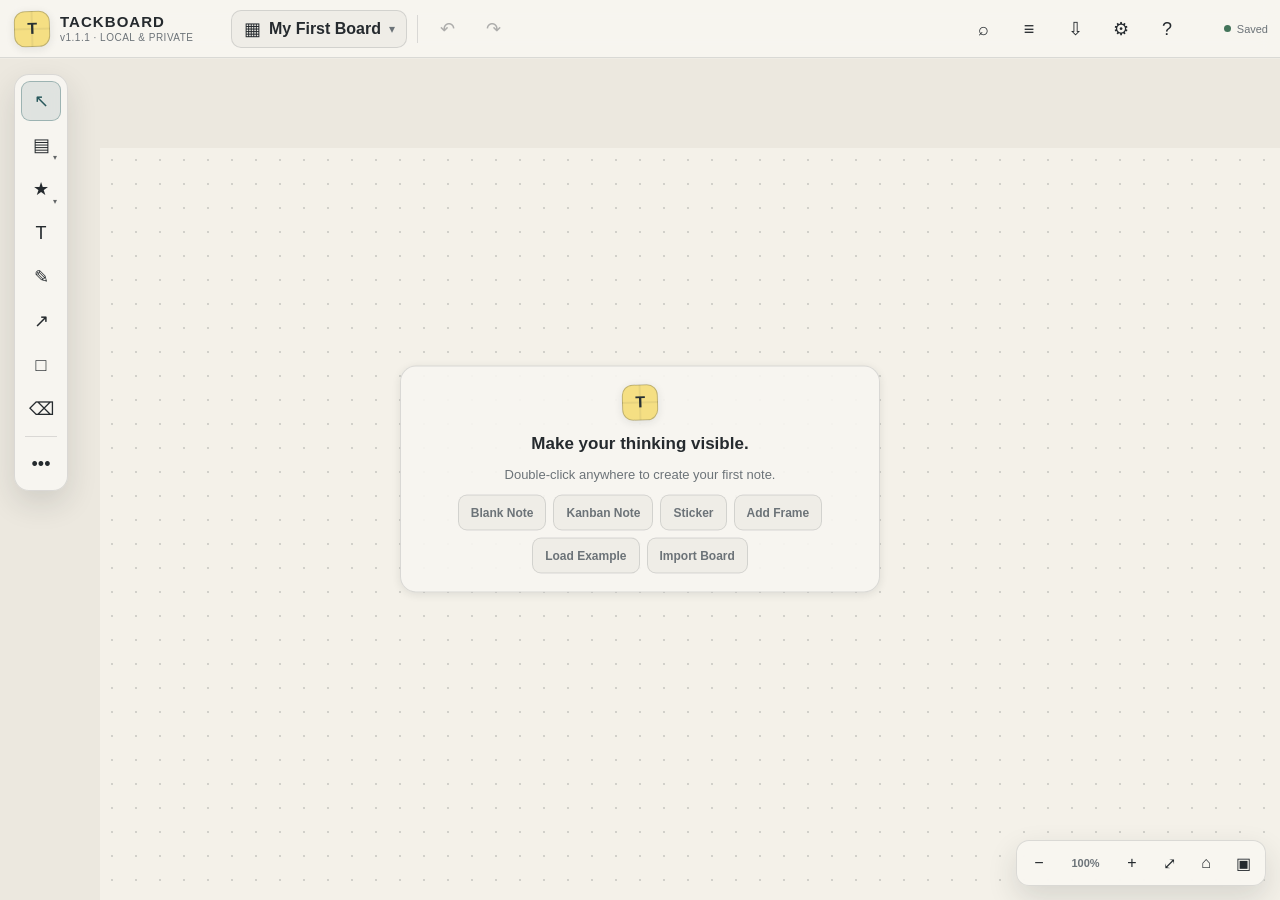
==== commit 984ab4f8: "updates" ====
--- a/index.html
+++ b/index.html
@@ -71,18 +71,18 @@
     --shadow-sm: 0 2px 9px rgba(0, 0, 0, .28);
     --shadow-md: 0 18px 40px rgba(0, 0, 0, .34);
     --shadow-note: 0 10px 26px rgba(0, 0, 0, .34), 0 2px 5px rgba(0, 0, 0, .28);
-    --yellow: #b99f4c;
-    --yellow-2: #a88e3c;
-    --blue: #557f91;
-    --blue-2: #4a7181;
-    --green: #5c855c;
-    --green-2: #507850;
-    --coral: #9d6658;
-    --coral-2: #8f594d;
-    --lavender: #77618a;
-    --lavender-2: #685477;
-    --cream: #87795f;
-    --cream-2: #786b53;
+    --yellow: #d8bf60;
+    --yellow-2: #cbae4c;
+    --blue: #86b5c8;
+    --blue-2: #72a6bc;
+    --green: #90bd8f;
+    --green-2: #7cad7b;
+    --coral: #d9907a;
+    --coral-2: #cb7d66;
+    --lavender: #aa8ec0;
+    --lavender-2: #9a7caf;
+    --cream: #caba99;
+    --cream-2: #b9a983;
     --charcoal: #444b50;
     --charcoal-2: #373d42;
   }
@@ -258,13 +258,33 @@
     background: var(--bg);
     outline: none;
   }
-  #viewport[data-tool="select"] { cursor: default; }
+  #viewport[data-tool="select"] { cursor: grab; }
+  #viewport[data-tool="select"] .sticky-note,
+  #viewport[data-tool="select"] .frame-object { cursor: default; }
   #viewport[data-tool="pen"] { cursor: crosshair; }
   #viewport[data-tool="connector"] { cursor: crosshair; }
   #viewport[data-tool="frame"] { cursor: crosshair; }
   #viewport[data-tool="text"] { cursor: text; }
+  #viewport[data-tool="sticker"] { cursor: copy; }
   #viewport[data-tool="eraser"] { cursor: cell; }
   #viewport.panning { cursor: grabbing !important; }
+  #viewport.sticker-drop-target::after {
+    content: "Drop sticker";
+    position: absolute;
+    left: 50%; top: 50%;
+    transform: translate(-50%, -50%);
+    z-index: 8600;
+    padding: 10px 15px;
+    border: 2px dashed var(--accent);
+    border-radius: 12px;
+    background: color-mix(in srgb, var(--surface) 94%, transparent);
+    color: var(--accent-strong);
+    box-shadow: var(--shadow-md);
+    font-size: 12px;
+    font-weight: 850;
+    letter-spacing: .04em;
+    pointer-events: none;
+  }
 
   #world {
     position: absolute;
@@ -370,7 +390,7 @@
     min-height: 130px;
     border-radius: 10px 10px 13px 11px;
     box-shadow: var(--shadow-note);
-    color: #253034;
+    color: #101619;
     background: var(--yellow);
     overflow: visible;
     border: 1px solid rgba(55,57,50,.12);
@@ -387,7 +407,12 @@
   .sticky-note.note-charcoal textarea,
   .sticky-note.note-charcoal select { color: #f5f6f6; }
   .sticky-note.note-charcoal input::placeholder,
-  .sticky-note.note-charcoal textarea::placeholder { color: rgba(255,255,255,.58); }
+  .sticky-note.note-charcoal textarea::placeholder { color: rgba(255,255,255,.80); opacity: 1; }
+  .sticky-note:not(.note-charcoal) input,
+  .sticky-note:not(.note-charcoal) textarea,
+  .sticky-note:not(.note-charcoal) select { color: #101619; }
+  .sticky-note:not(.note-charcoal) input::placeholder,
+  .sticky-note:not(.note-charcoal) textarea::placeholder { color: rgba(16,22,25,.80); opacity: 1; }
 
   .object-header {
     min-height: 38px;
@@ -448,11 +473,11 @@
   }
   .blank-note-title { margin: 0 0 8px; font-size: 17px; line-height: 1.15; font-weight: 850; }
   .blank-note-content { font-size: 14px; line-height: 1.43; white-space: pre-wrap; overflow-wrap: anywhere; }
-  .blank-note-placeholder { opacity: .52; font-style: italic; }
+  .blank-note-placeholder { opacity: .84; font-style: italic; }
   .checklist { display: flex; flex-direction: column; gap: 7px; }
   .check-row { display: flex; align-items: flex-start; gap: 8px; font-size: 13px; line-height: 1.32; }
   .check-row input { margin: 2px 0 0; accent-color: var(--accent-strong); }
-  .check-row.done span { text-decoration: line-through; opacity: .62; }
+  .check-row.done span { text-decoration: line-through; opacity: .84; }
 
   .note-edit-grid { height: calc(100% - 38px); display: grid; border-radius: 0 0 11px 11px; overflow: hidden; grid-template-rows: auto auto 1fr; gap: 8px; padding: 10px; }
   .note-edit-grid input,
@@ -528,10 +553,10 @@
     font-weight: 850;
     letter-spacing: .055em;
     text-transform: uppercase;
-    opacity: .62;
+    opacity: 1;
   }
   .kanban-value { font-size: 13px; line-height: 1.32; white-space: pre-wrap; overflow-wrap: anywhere; }
-  .kanban-value.empty { opacity: .46; }
+  .kanban-value.empty { opacity: .78; }
   .kanban-value.description-clamp { display: -webkit-box; -webkit-line-clamp: 5; -webkit-box-orient: vertical; overflow: hidden; }
   .kanban-edit { display: flex; flex-direction: column; gap: 9px; }
   .field-control { display: flex; flex-direction: column; gap: 4px; }
@@ -541,7 +566,7 @@
     font-weight: 850;
     letter-spacing: .055em;
     text-transform: uppercase;
-    opacity: .72;
+    opacity: 1;
   }
   .field-control input,
   .field-control select,
@@ -581,18 +606,51 @@
     font-size: 24px;
     font-weight: 760;
     line-height: 1.2;
+    white-space: normal;
+    overflow-wrap: anywhere;
+    cursor: grab;
+  }
+  .text-object:not(.editing) {
+    display: flex;
+    align-items: center;
+  }
+  .text-object > [data-edit-trigger] {
+    width: 100%;
     white-space: pre-wrap;
     overflow-wrap: anywhere;
-    cursor: grab;
   }
   .text-object.editing { background: color-mix(in srgb, var(--surface) 88%, transparent); box-shadow: var(--shadow-sm); }
   .text-object textarea {
+    display: block;
     width: 100%; height: 100%; min-height: 42px;
     border: 0; outline: 0; resize: none;
     padding: 2px;
     background: transparent;
     font: inherit; line-height: inherit;
-  }
+    white-space: pre-wrap;
+    overflow-wrap: anywhere;
+  }
+
+  .sticker-object {
+    min-width: 44px;
+    min-height: 44px;
+    display: grid;
+    place-items: center;
+    border-radius: 16px;
+    cursor: grab;
+    touch-action: none;
+    filter: drop-shadow(0 5px 5px rgba(27,31,34,.20)) drop-shadow(0 1px 1px rgba(27,31,34,.18));
+  }
+  [data-theme="dark"] .sticker-object { filter: drop-shadow(0 6px 7px rgba(0,0,0,.36)); }
+  .sticker-object:active { cursor: grabbing; }
+  .sticker-object .sticker-svg {
+    display: block;
+    width: 100%;
+    height: 100%;
+    overflow: visible;
+    pointer-events: none;
+  }
+  .sticker-object.selected::after { border-radius: 18px; }
 
   .frame-object {
     min-width: 200px;
@@ -796,6 +854,32 @@
   .board-list-empty { padding: 14px 8px; color: var(--muted); font-size: 12px; text-align: center; }
 
   .palette-grid { display: grid; grid-template-columns: repeat(4, 34px); gap: 7px; padding: 5px; }
+  .sticker-grid {
+    display: grid;
+    grid-template-columns: repeat(4, minmax(62px, 1fr));
+    gap: 8px;
+    padding: 4px 5px 7px;
+  }
+  .sticker-choice {
+    min-width: 0;
+    min-height: 82px;
+    display: grid;
+    grid-template-rows: 52px auto;
+    place-items: center;
+    gap: 4px;
+    padding: 7px 5px 6px;
+    border: 1px solid var(--line);
+    border-radius: 11px;
+    background: var(--surface-2);
+    color: var(--ink);
+    cursor: grab;
+  }
+  .sticker-choice:hover { background: var(--surface-3); border-color: var(--line-strong); transform: translateY(-1px); }
+  .sticker-choice:active { cursor: grabbing; transform: translateY(0); }
+  .sticker-choice.selected { border-color: var(--accent); box-shadow: 0 0 0 2px var(--accent-soft); }
+  .sticker-choice .sticker-svg { width: 50px; height: 50px; overflow: visible; pointer-events: none; filter: drop-shadow(0 2px 2px rgba(30,34,36,.18)); }
+  .sticker-choice-label { max-width: 100%; overflow: hidden; text-overflow: ellipsis; white-space: nowrap; font-size: 9px; line-height: 1.2; font-weight: 800; }
+  .sticker-hint { margin: 4px 7px 7px; color: var(--muted); font-size: 10px; line-height: 1.4; }
   .swatch {
     width: 34px; height: 34px;
     border: 2px solid rgba(37,42,46,.15);
@@ -948,7 +1032,7 @@
       <div class="brand-mark" aria-hidden="true">T</div>
       <div class="brand-copy">
         <div class="brand-title">TACKBOARD</div>
-        <div class="brand-meta">v1.0.0 · LOCAL &amp; PRIVATE</div>
+        <div class="brand-meta">v1.1.1 · LOCAL &amp; PRIVATE</div>
       </div>
     </div>
 
@@ -985,6 +1069,7 @@
   <nav id="toolDock" class="tool-dock" aria-label="Whiteboard tools">
     <button class="tool-button active" type="button" data-tool="select" aria-label="Select tool" title="Select (V)"><span class="icon-glyph" aria-hidden="true">↖</span></button>
     <button id="stickyTool" class="tool-button" type="button" data-tool="sticky" aria-label="Sticky note tool" title="Sticky Note (N)"><span class="icon-glyph" aria-hidden="true">▤</span><span class="tiny-caret" aria-hidden="true">▾</span></button>
+    <button id="stickerTool" class="tool-button" type="button" data-tool="sticker" aria-label="Sticker tool" title="Sticker (S)"><span class="icon-glyph" aria-hidden="true">★</span><span class="tiny-caret" aria-hidden="true">▾</span></button>
     <button class="tool-button" type="button" data-tool="text" aria-label="Text tool" title="Text (T)"><span class="icon-glyph" aria-hidden="true">T</span></button>
     <button class="tool-button" type="button" data-tool="pen" aria-label="Pen tool" title="Pen (P)"><span class="icon-glyph" aria-hidden="true">✎</span></button>
     <button class="tool-button" type="button" data-tool="connector" aria-label="Connector tool" title="Connector (C)"><span class="icon-glyph" aria-hidden="true">↗</span></button>
@@ -1021,6 +1106,7 @@
         <div class="empty-actions">
           <button class="button" type="button" data-empty-action="blank">Blank Note</button>
           <button class="button" type="button" data-empty-action="kanban">Kanban Note</button>
+          <button class="button" type="button" data-empty-action="sticker">Sticker</button>
           <button class="button" type="button" data-empty-action="frame">Add Frame</button>
           <button class="button" type="button" data-empty-action="example">Load Example</button>
           <button class="button" type="button" data-empty-action="import">Import Board</button>
@@ -1059,7 +1145,7 @@
 <script>
 (() => {
   'use strict';
-  const APP_VERSION = '1.0.0';
+  const APP_VERSION = '1.1.1';
   const WORLD = Object.freeze({ width: 12000, height: 8000 });
   const DB_NAME = 'tackboard-db';
   const DB_VERSION = 1;
@@ -1073,6 +1159,27 @@
   const TEAM_OPTIONS = ['SPA', 'PIC', 'PPD', 'CPPD', 'FES', 'R&A', 'P&BA', 'CMDSPT', 'HCM', 'SEC', 'EEO'];
   const TICKET_TYPES = ['Story', 'Bug', 'Subtask'];
   const STATUS_OPTIONS = ['Backlog', 'VP Scheduled', 'VP Held', 'Ready', 'In Dev', 'UAT', 'Done'];
+  const STICKER_CATALOG = Object.freeze([
+    { id: 'thumbs-up', label: 'Thumbs Up', width: 92, height: 92, accent: '#4389d6', svg: `<path d="M29 43h16l6-23c1.3-5.5 7.5-8.3 12-5.2 3.1 2.1 4.3 5.9 3.3 9.6L62 40h18c7.1 0 11.9 6.8 9.8 13.5l-7 23.2A11 11 0 0 1 72.3 85H29Z" fill="#4389d6" stroke="#fff" stroke-width="6" stroke-linejoin="round"/><rect x="10" y="42" width="22" height="45" rx="7" fill="#2e6cae" stroke="#fff" stroke-width="6"/>` },
+    { id: 'thumbs-down', label: 'Thumbs Down', width: 92, height: 92, accent: '#e1695d', svg: `<g transform="rotate(180 50 50)"><path d="M29 43h16l6-23c1.3-5.5 7.5-8.3 12-5.2 3.1 2.1 4.3 5.9 3.3 9.6L62 40h18c7.1 0 11.9 6.8 9.8 13.5l-7 23.2A11 11 0 0 1 72.3 85H29Z" fill="#e1695d" stroke="#fff" stroke-width="6" stroke-linejoin="round"/><rect x="10" y="42" width="22" height="45" rx="7" fill="#b74840" stroke="#fff" stroke-width="6"/></g>` },
+    { id: 'check', label: 'Green Check', width: 90, height: 90, accent: '#35a85a', svg: `<circle cx="50" cy="50" r="39" fill="#35a85a" stroke="#fff" stroke-width="6"/><path d="M28 51l14 15 31-33" fill="none" stroke="#fff" stroke-width="10" stroke-linecap="round" stroke-linejoin="round"/>` },
+    { id: 'red-x', label: 'Red X', width: 90, height: 90, accent: '#d94b48', svg: `<circle cx="50" cy="50" r="39" fill="#d94b48" stroke="#fff" stroke-width="6"/><path d="M34 34l32 32M66 34 34 66" fill="none" stroke="#fff" stroke-width="10" stroke-linecap="round"/>` },
+    { id: 'exclamation', label: 'Red Exclamation', width: 90, height: 90, accent: '#d94b48', svg: `<circle cx="50" cy="50" r="39" fill="#d94b48" stroke="#fff" stroke-width="6"/><path d="M50 27v31" stroke="#fff" stroke-width="10" stroke-linecap="round"/><circle cx="50" cy="72" r="5.5" fill="#fff"/>` },
+    { id: 'question', label: 'Yellow Question', width: 90, height: 90, accent: '#f0c84d', svg: `<circle cx="50" cy="50" r="39" fill="#f0c84d" stroke="#fff" stroke-width="6"/><text x="50" y="69" text-anchor="middle" font-family="Arial, sans-serif" font-size="56" font-weight="900" fill="#293136">?</text>` },
+    { id: 'blue-box', label: 'Blue Box', width: 88, height: 88, accent: '#3784d4', svg: `<rect x="12" y="12" width="76" height="76" rx="13" fill="#3784d4" stroke="#fff" stroke-width="6"/><rect x="26" y="26" width="48" height="48" rx="6" fill="none" stroke="rgba(255,255,255,.6)" stroke-width="4"/>` },
+    { id: 'arrow-right', label: 'Right Arrow', width: 128, height: 76, accent: '#4d75cf', svg: `<path d="M8 37h46V19l38 31-38 31V63H8Z" fill="#4d75cf" stroke="#fff" stroke-width="6" stroke-linejoin="round"/>` },
+    { id: 'arrow-left', label: 'Left Arrow', width: 128, height: 76, accent: '#4d75cf', svg: `<path d="M92 37H46V19L8 50l38 31V63h46Z" fill="#4d75cf" stroke="#fff" stroke-width="6" stroke-linejoin="round"/>` },
+    { id: 'arrow-up', label: 'Up Arrow', width: 76, height: 128, accent: '#3a9c9a', svg: `<path d="M37 92V46H19L50 8l31 38H63v46Z" fill="#3a9c9a" stroke="#fff" stroke-width="6" stroke-linejoin="round"/>` },
+    { id: 'arrow-down', label: 'Down Arrow', width: 76, height: 128, accent: '#3a9c9a', svg: `<path d="M37 8v46H19l31 38 31-38H63V8Z" fill="#3a9c9a" stroke="#fff" stroke-width="6" stroke-linejoin="round"/>` },
+    { id: 'star', label: 'Star', width: 92, height: 92, accent: '#f0b83f', svg: `<path d="M50 9l12.4 25.1 27.7 4-20 19.5 4.7 27.5L50 72.1 25.2 85.1l4.7-27.5-20-19.5 27.7-4Z" fill="#f0b83f" stroke="#fff" stroke-width="6" stroke-linejoin="round"/>` },
+    { id: 'heart', label: 'Heart', width: 94, height: 88, accent: '#e35c6d', svg: `<path d="M50 84 16 52C-2 35 8 13 28 13c10 0 18 5 22 13 4-8 12-13 22-13 20 0 30 22 12 39Z" fill="#e35c6d" stroke="#fff" stroke-width="6" stroke-linejoin="round"/>` },
+    { id: 'idea', label: 'Idea', width: 88, height: 98, accent: '#f0c84d', svg: `<path d="M50 10c-20 0-34 14-34 33 0 13 7 22 16 29 4 3 6 7 6 12h24c0-5 2-9 6-12 9-7 16-16 16-29 0-19-14-33-34-33Z" fill="#f0c84d" stroke="#fff" stroke-width="6" stroke-linejoin="round"/><path d="M38 85h24M41 94h18" stroke="#65531d" stroke-width="6" stroke-linecap="round"/><path d="M50 27v24M38 39h24" stroke="#fff" stroke-width="6" stroke-linecap="round"/>` },
+    { id: 'flag', label: 'Flag', width: 96, height: 96, accent: '#df554e', svg: `<path d="M25 89V12" stroke="#fff" stroke-width="8" stroke-linecap="round"/><path d="M28 16h54L68 36l14 20H28Z" fill="#df554e" stroke="#fff" stroke-width="6" stroke-linejoin="round"/><circle cx="25" cy="12" r="6" fill="#384247" stroke="#fff" stroke-width="4"/>` },
+    { id: 'plus', label: 'Plus', width: 88, height: 88, accent: '#34a66a', svg: `<circle cx="50" cy="50" r="39" fill="#34a66a" stroke="#fff" stroke-width="6"/><path d="M50 29v42M29 50h42" stroke="#fff" stroke-width="10" stroke-linecap="round"/>` },
+    { id: 'minus', label: 'Minus', width: 88, height: 88, accent: '#db6558', svg: `<circle cx="50" cy="50" r="39" fill="#db6558" stroke="#fff" stroke-width="6"/><path d="M29 50h42" stroke="#fff" stroke-width="10" stroke-linecap="round"/>` }
+  ]);
+  const STICKER_BY_ID = new Map(STICKER_CATALOG.map(sticker => [sticker.id, sticker]));
+  const STICKER_IDS = STICKER_CATALOG.map(sticker => sticker.id);
 
   const KANBAN_SCHEMA = Object.freeze({
     templateId: 'kanban',
@@ -1134,6 +1241,7 @@
     saveStatusText: $('#saveStatusText'),
     toolDock: $('#toolDock'),
     stickyTool: $('#stickyTool'),
+    stickerTool: $('#stickerTool'),
     dockMoreButton: $('#dockMoreButton'),
     contextToolbar: $('#contextToolbar'),
     zoomOut: $('#zoomOut'),
@@ -1221,6 +1329,11 @@
     return formatDate(value);
   }
   function statusClass(value) { return `status-${String(value || '').toLowerCase().replace(/[^a-z0-9]+/g, '-').replace(/^-|-$/g, '')}`; }
+  function stickerDefinition(id) { return STICKER_BY_ID.get(id) || STICKER_BY_ID.get('check') || STICKER_CATALOG[0]; }
+  function stickerSVG(id, extraClass = '') {
+    const sticker = stickerDefinition(id);
+    return `<svg class="sticker-svg ${escapeAttr(extraClass)}" viewBox="0 0 100 100" preserveAspectRatio="xMidYMid meet" focusable="false" aria-hidden="true">${sticker.svg}</svg>`;
+  }
   function prefersDark() { return matchMedia('(prefers-color-scheme: dark)').matches; }
   function effectiveTheme() {
     const setting = state?.settings?.theme || 'system';
@@ -1258,6 +1371,7 @@
         defaultBlankColor: 'yellow',
         defaultStructuredColor: 'yellow',
         defaultStickyType: 'blank',
+        defaultStickerId: 'check',
         defaultExportFormat: 'png',
         reducedMotion: false,
         confirmObjectDelete: false,
@@ -1299,7 +1413,8 @@
     usingLocalStorageFallback: false,
     dialogResolver: null,
     lastFocused: null,
-    menuAnchor: null
+    menuAnchor: null,
+    stickerReplaceId: null
   };
 
   function normalizeObject(obj) {
@@ -1346,6 +1461,12 @@
     if (base.objectType === 'text') {
       return { ...base, text: String(obj.text || 'Text'), fontSize: clamp(Number(obj.fontSize) || 24, 12, 96), align: obj.align || 'left', textColor: obj.textColor || '' };
     }
+    if (base.objectType === 'sticker') {
+      const sticker = stickerDefinition(obj.stickerId);
+      const suppliedWidth = Number.isFinite(Number(obj.width)) ? Number(obj.width) : Number.isFinite(Number(obj.size?.width)) ? Number(obj.size.width) : sticker.width;
+      const suppliedHeight = Number.isFinite(Number(obj.height)) ? Number(obj.height) : Number.isFinite(Number(obj.size?.height)) ? Number(obj.size.height) : sticker.height;
+      return { ...base, width: clamp(suppliedWidth, 44, 900), height: clamp(suppliedHeight, 44, 900), stickerId: sticker.id };
+    }
     if (base.objectType === 'frame') {
       return { ...base, title: String(obj.title || 'Frame'), description: String(obj.description || ''), color: FRAME_COLORS.includes(obj.color) ? obj.color : 'neutral', collapsed: Boolean(obj.collapsed) };
     }
@@ -1407,6 +1528,7 @@
     if (!NOTE_COLORS.includes(settings.defaultBlankColor)) settings.defaultBlankColor = 'yellow';
     if (!NOTE_COLORS.includes(settings.defaultStructuredColor)) settings.defaultStructuredColor = 'yellow';
     if (!['blank', 'kanban'].includes(settings.defaultStickyType)) settings.defaultStickyType = 'blank';
+    if (!STICKER_IDS.includes(settings.defaultStickerId)) settings.defaultStickerId = 'check';
     const currentBoardId = boards.some(b => b.id === raw.currentBoardId) ? raw.currentBoardId : boards[0].id;
     return {
       format: 'tackboard-backup',
@@ -1672,6 +1794,24 @@
     });
   }
 
+  function createSticker(point = null, overrides = {}) {
+    const sticker = stickerDefinition(overrides.stickerId || state.settings.defaultStickerId);
+    const width = Number(overrides.width) || sticker.width;
+    const height = Number(overrides.height) || sticker.height;
+    const pos = defaultPlacement(width, height, point);
+    return normalizeObject({
+      id: uuid('sticker'),
+      objectType: 'sticker',
+      stickerId: sticker.id,
+      x: pos.x,
+      y: pos.y,
+      width,
+      height,
+      zIndex: maxZ() + 1,
+      rotation: Number(overrides.rotation) || 0
+    });
+  }
+
   function createFrame(point = null, overrides = {}) {
     const width = Number(overrides.width) || 520;
     const height = Number(overrides.height) || 360;
@@ -1719,6 +1859,12 @@
     return addObject(createTextObject(point, overrides), { edit, historyLabel: 'Create text label' });
   }
 
+  function addSticker(point, overrides = {}) {
+    const sticker = stickerDefinition(overrides.stickerId || state.settings.defaultStickerId);
+    state.settings.defaultStickerId = sticker.id;
+    return addObject(createSticker(point, { ...overrides, stickerId: sticker.id }), { edit: false, historyLabel: 'Add sticker' });
+  }
+
   function addFrame(point, overrides = {}) {
     return addObject(createFrame(point, overrides), { edit: false, historyLabel: 'Create frame' });
   }
@@ -1731,8 +1877,8 @@
 
   function selectionDecorations(obj) {
     if (!ui.selection.has(obj.id) || ui.editingId === obj.id || obj.objectType === 'drawing') return '';
-    const canResize = ['blank-note', 'template-note', 'text', 'frame'].includes(obj.objectType);
-    const canConnect = ['blank-note', 'template-note', 'text', 'frame'].includes(obj.objectType);
+    const canResize = ['blank-note', 'template-note', 'text', 'sticker', 'frame'].includes(obj.objectType);
+    const canConnect = ['blank-note', 'template-note', 'text', 'sticker', 'frame'].includes(obj.objectType);
     return `${canResize ? '<span class="resize-handle e" data-resize="e" aria-hidden="true"></span><span class="resize-handle s" data-resize="s" aria-hidden="true"></span><span class="resize-handle se" data-resize="se" aria-hidden="true"></span>' : ''}${canConnect ? '<span class="connector-handle" data-connector-handle="true" title="Drag to connect" aria-hidden="true"></span>' : ''}`;
   }
 
@@ -1741,6 +1887,7 @@
     if (obj.objectType === 'blank-note' || obj.objectType === 'template-note') classes.push('sticky-note', `note-${obj.color || 'yellow'}`);
     if (obj.objectType === 'template-note') classes.push('kanban-note');
     if (obj.objectType === 'text') classes.push('text-object');
+    if (obj.objectType === 'sticker') classes.push('sticker-object');
     if (obj.objectType === 'frame') classes.push('frame-object', `frame-${obj.color || 'neutral'}`);
     if (ui.selection.has(obj.id)) classes.push('selected');
     if (ui.connectorSourceId === obj.id) classes.push('connector-source');
@@ -1854,6 +2001,14 @@
     </div>`;
   }
 
+  function renderSticker(obj) {
+    const sticker = stickerDefinition(obj.stickerId);
+    return `<div class="${noteViewClasses(obj)}" data-object-id="${obj.id}" data-object-type="sticker" data-drag-handle="true" style="${objectStyle(obj)}" tabindex="0" title="${escapeAttr(sticker.label)}" aria-label="${escapeAttr(sticker.label)} sticker">
+      ${stickerSVG(sticker.id)}
+      ${selectionDecorations(obj)}
+    </div>`;
+  }
+
   function renderFrame(obj) {
     return `<section class="${noteViewClasses(obj)}" data-object-id="${obj.id}" data-object-type="frame" style="${objectStyle(obj)}" tabindex="0" aria-label="Frame: ${escapeAttr(obj.title)}">
       <header class="frame-header" data-drag-handle="true">
@@ -1875,6 +2030,7 @@
       if (obj.objectType === 'blank-note') return renderBlankNote(obj);
       if (obj.objectType === 'template-note') return renderKanbanNote(obj);
       if (obj.objectType === 'text') return renderTextObject(obj);
+      if (obj.objectType === 'sticker') return renderSticker(obj);
       if (obj.objectType === 'frame') return renderFrame(obj);
       return '';
     }).join('');
@@ -1978,6 +2134,7 @@
       return parts.join(' ');
     }
     if (obj.objectType === 'text') return obj.text;
+    if (obj.objectType === 'sticker') { const sticker = stickerDefinition(obj.stickerId); return `${sticker.label} ${sticker.id.replaceAll('-', ' ')}`; }
     if (obj.objectType === 'frame') return `${obj.title} ${obj.description}`;
     return '';
   }
@@ -2303,6 +2460,14 @@
         ctx.strokeRect(obj.x * scaleX, obj.y * scaleY, Math.max(2, obj.width * scaleX), Math.max(2, obj.height * scaleY));
         continue;
       }
+      if (obj.objectType === 'sticker') {
+        ctx.fillStyle = stickerDefinition(obj.stickerId).accent;
+        const size = Math.max(3, Math.min(Math.max(3, obj.width * scaleX), Math.max(3, obj.height * scaleY)));
+        ctx.beginPath();
+        ctx.arc((obj.x + obj.width / 2) * scaleX, (obj.y + obj.height / 2) * scaleY, Math.max(2, size / 2), 0, Math.PI * 2);
+        ctx.fill();
+        continue;
+      }
       ctx.fillStyle = obj.objectType === 'text' ? (dark ? '#dfe4e6' : '#4b5357') : (palette[obj.color] || palette.yellow);
       ctx.fillRect(obj.x * scaleX, obj.y * scaleY, Math.max(2, obj.width * scaleX), Math.max(2, obj.height * scaleY));
     }
@@ -2413,6 +2578,8 @@
       html += `<button type="button" data-action="toggle-compact">${single.displayMode === 'compact' ? 'Expand' : 'Collapse'}</button>`;
     } else if (single && ['blank-note', 'text'].includes(single.objectType)) {
       html += `<button type="button" data-action="edit">Edit</button>`;
+    } else if (single?.objectType === 'sticker') {
+      html += `<button type="button" data-action="change-sticker">Change</button>`;
     } else if (single?.objectType === 'frame') {
       html += `<button type="button" data-action="rename-frame">Rename</button>`;
     } else if (single?.objectType === 'connector') {
@@ -2422,9 +2589,10 @@
       html += `<button type="button" data-action="align-menu">Align</button>`;
       html += `<button type="button" data-action="group-menu">Group</button>`;
     }
-    if (objects.length || connectors.length) html += `<button type="button" data-action="color">Color</button>`;
+    const hasColorable = connectors.length || objects.some(obj => ['blank-note', 'template-note', 'frame', 'drawing'].includes(obj.objectType));
+    if (hasColorable) html += `<button type="button" data-action="color">Color</button>`;
     html += `<button type="button" data-action="duplicate">Duplicate</button>`;
-    if (single && ['blank-note', 'template-note', 'text', 'frame'].includes(single.objectType)) html += `<button type="button" data-action="connect">Connect</button>`;
+    if (single && ['blank-note', 'template-note', 'text', 'sticker', 'frame'].includes(single.objectType)) html += `<button type="button" data-action="connect">Connect</button>`;
     html += `<button type="button" data-action="more">More</button>`;
     els.contextToolbar.innerHTML = html;
     els.contextToolbar.classList.add('visible');
@@ -2711,6 +2879,8 @@
     els.popover.innerHTML = '';
     els.boardButton.setAttribute('aria-expanded', 'false');
     ui.menuAnchor = null;
+    ui.stickerReplaceId = null;
+    els.viewport.classList.remove('sticker-drop-target');
   }
 
   function positionPopover(anchor, { align = 'left', width = null } = {}) {
@@ -2748,10 +2918,42 @@
   function openNotePicker(anchor, worldPoint = null) {
     ui.pointerWorld = worldPoint || ui.pointerWorld;
     openPopover(`
-      <div class="popover-section"><h3>Create sticky note</h3>
+      <div class="popover-section"><h3>Create</h3>
         ${menuItem('new-blank', '▤', 'Blank Note', 'Freeform text, optional tag, or checklist')}
         ${menuItem('new-kanban', '▦', 'Kanban', 'Structured ticket fields and compact view')}
+        ${menuItem('open-stickers', '★', 'Sticker', 'Reactions, markers, arrows, and symbols')}
       </div>`, anchor, { width: 300 });
+  }
+
+  function openStickerPicker(anchor, worldPoint = null, { replaceId = null } = {}) {
+    ui.pointerWorld = worldPoint || ui.pointerWorld;
+    ui.stickerReplaceId = replaceId;
+    const selectedId = replaceId ? getObject(replaceId)?.stickerId : state.settings.defaultStickerId;
+    openPopover(`<div class="popover-section"><h3>${replaceId ? 'Change sticker' : 'Choose sticker'}</h3>
+      <div class="sticker-grid">${STICKER_CATALOG.map(sticker => `<button class="sticker-choice ${selectedId === sticker.id ? 'selected' : ''}" type="button" draggable="true" data-sticker-choice="${escapeAttr(sticker.id)}" aria-label="${escapeAttr(sticker.label)}" title="${escapeAttr(sticker.label)} — click to choose or drag onto the board">${stickerSVG(sticker.id)}<span class="sticker-choice-label">${escapeHTML(sticker.label)}</span></button>`).join('')}</div>
+      <p class="sticker-hint">Click a sticker, then click the board to place it. On desktop, you can also drag a sticker directly onto the board.</p>
+    </div>`, anchor, { width: 360 });
+  }
+
+  function chooseSticker(stickerId) {
+    if (!STICKER_IDS.includes(stickerId)) return;
+    const replaceId = ui.stickerReplaceId;
+    state.settings.defaultStickerId = stickerId;
+    if (replaceId) {
+      const obj = getObject(replaceId);
+      if (!obj || obj.objectType !== 'sticker') { closePopover(); return; }
+      pushHistory('Change sticker');
+      obj.stickerId = stickerId;
+      obj.modifiedAt = nowISO();
+      closePopover();
+      touchBoard();
+      renderAll();
+      toast(`Changed to ${stickerDefinition(stickerId).label}.`, 'success');
+      return;
+    }
+    setTool('sticker');
+    scheduleSave();
+    toast(`${stickerDefinition(stickerId).label} selected. Click the board to place it.`);
   }
 
   function openColorPalette(anchor) {
@@ -2798,6 +3000,7 @@
       specific += menuItem('convert-kanban', '▤', 'Convert to Blank Note', 'Preserve values as readable text');
     }
     if (single?.objectType === 'text') specific += menuItem('text-options', 'T', 'Text Options', 'Size and alignment');
+    if (single?.objectType === 'sticker') specific += menuItem('change-sticker', '★', 'Change Sticker', 'Choose another reaction or symbol');
     if (single?.objectType === 'connector') specific += menuItem('edit-connector', '↗', 'Connector Options');
     openPopover(`<div class="popover-section">${specific || ''}
       ${menuItem('bring-forward', '↑', 'Bring Forward')}
@@ -2869,7 +3072,7 @@
     const f = ui.filters;
     openPopover(`<div class="popover-section"><h3>Kanban filters</h3>
       <form id="filterForm" class="filter-form">
-        <div class="form-row"><label for="filterTemplate">Template</label><select id="filterTemplate" name="template"><option value="" ${!f.template ? 'selected' : ''}>Any object</option><option value="template-note" ${f.template === 'template-note' ? 'selected' : ''}>Kanban</option><option value="blank-note" ${f.template === 'blank-note' ? 'selected' : ''}>Blank notes</option><option value="text" ${f.template === 'text' ? 'selected' : ''}>Text labels</option><option value="frame" ${f.template === 'frame' ? 'selected' : ''}>Frames</option></select></div>
+        <div class="form-row"><label for="filterTemplate">Template</label><select id="filterTemplate" name="template"><option value="" ${!f.template ? 'selected' : ''}>Any object</option><option value="template-note" ${f.template === 'template-note' ? 'selected' : ''}>Kanban</option><option value="blank-note" ${f.template === 'blank-note' ? 'selected' : ''}>Blank notes</option><option value="text" ${f.template === 'text' ? 'selected' : ''}>Text labels</option><option value="sticker" ${f.template === 'sticker' ? 'selected' : ''}>Stickers</option><option value="frame" ${f.template === 'frame' ? 'selected' : ''}>Frames</option></select></div>
         <div class="form-row"><label for="filterTicketType">Ticket Type</label><select id="filterTicketType" name="ticketType">${filterOptions(TICKET_TYPES, f.ticketType)}</select></div>
         <div class="form-row"><label for="filterTeam">Team</label><select id="filterTeam" name="team">${filterOptions(TEAM_OPTIONS, f.team)}</select></div>
         <div class="form-row"><label for="filterStatus">Status</label><select id="filterStatus" name="status">${filterOptions(STATUS_OPTIONS, f.status)}</select></div>
@@ -3030,7 +3233,7 @@
 
   function makeExampleBoard() {
     const board = makeDefaultBoard('TACKBOARD Example');
-    board.description = 'A small example showing blank notes, a Kanban ticket, a frame, drawing, and connectors.';
+    board.description = 'A small example showing blank notes, a Kanban ticket, stickers, a frame, drawing, and connectors.';
     board.background = 'dots';
     board.viewport = { x: 40, y: 70, zoom: .9 };
     const frame = createFrame({ x: 900, y: 560 }, { width: 1100, height: 620, title: 'Release Planning', description: 'Arrange, connect, and refine the work for the next release.', color: 'blue' });
@@ -3046,7 +3249,11 @@
     const label = createTextObject({ x: 910, y: 950 }, { width: 440, height: 64, text: 'CREATE → ARRANGE → CONNECT → REFINE → SAVE', fontSize: 22 });
     label.x = 560; label.y = 805; label.zIndex = 5;
     const drawing = normalizeObject({ id: uuid('drawing'), objectType: 'drawing', points: [{x:740,y:700},{x:780,y:670},{x:830,y:690},{x:870,y:650},{x:930,y:675}], stroke: '#3d6f73', strokeWidth: 4, zIndex: 1 });
-    board.objects = [frame, welcome, ideas, ticket, label, drawing];
+    const checkSticker = createSticker({ x: 1090, y: 700 }, { stickerId: 'check', width: 72, height: 72 });
+    checkSticker.x = 1015; checkSticker.y = 670; checkSticker.zIndex = 6;
+    const arrowSticker = createSticker({ x: 1130, y: 720 }, { stickerId: 'arrow-right', width: 118, height: 70 });
+    arrowSticker.x = 1030; arrowSticker.y = 735; arrowSticker.zIndex = 7;
+    board.objects = [frame, welcome, ideas, ticket, label, drawing, checkSticker, arrowSticker];
     board.connectors = [
       normalizeConnector({ id: uuid('connector'), fromId: welcome.id, toId: ideas.id, style: 'curved', arrow: true, stroke: '#4c555a', strokeWidth: 2, label: 'then' }),
       normalizeConnector({ id: uuid('connector'), fromId: ideas.id, toId: ticket.id, style: 'curved', arrow: true, stroke: '#3d6f73', strokeWidth: 2, label: 'creates' })
@@ -3144,8 +3351,11 @@
           <kbd>V</kbd><span>Select tool</span>
           <kbd>N</kbd><span>Create the default sticky note</span>
           <kbd>Shift + N</kbd><span>Open note-template picker</span>
+          <kbd>S / Shift + S</kbd><span>Use the last sticker / open the sticker picker</span>
           <kbd>T / P / C / F</kbd><span>Text / Pen / Connector / Frame tools</span>
-          <kbd>Space + drag</kbd><span>Pan the board</span>
+          <kbd>Left-drag empty board</kbd><span>Pan the board</span>
+          <kbd>Shift + left-drag</kbd><span>Marquee-select objects; add Ctrl/Cmd to preserve the existing selection</span>
+          <kbd>Space / middle + drag</kbd><span>Pan from any starting point</span>
           <kbd>Ctrl/Cmd + wheel</kbd><span>Zoom at the pointer</span>
           <kbd>Enter</kbd><span>Edit a selected note or label</span>
           <kbd>Esc</kbd><span>Finish editing or cancel an operation</span>
@@ -3377,7 +3587,7 @@
       ink: dark ? '#edf1f2' : '#283034',
       muted: dark ? '#b1b9bd' : '#687176',
       notes: dark ? {
-        yellow: '#b99f4c', blue: '#557f91', green: '#5c855c', coral: '#9d6658', lavender: '#77618a', cream: '#87795f', charcoal: '#41484d'
+        yellow: '#d8bf60', blue: '#86b5c8', green: '#90bd8f', coral: '#d9907a', lavender: '#aa8ec0', cream: '#caba99', charcoal: '#41484d'
       } : {
         yellow: '#f5df83', blue: '#bddbe8', green: '#beddbd', coral: '#efb9a7', lavender: '#d8c6e6', cream: '#efe5cf', charcoal: '#41484d'
       }
@@ -3589,7 +3799,7 @@
     ctx.restore();
   }
 
-  function noteTextColor(obj) { return obj.color === 'charcoal' ? '#f4f6f7' : '#253034'; }
+  function noteTextColor(obj) { return obj.color === 'charcoal' ? '#f4f6f7' : '#101619'; }
 
   function drawNotePaper(ctx, obj, palette, headerHeight) {
     const fill = palette.notes[obj.color] || palette.notes.yellow;
@@ -3645,12 +3855,12 @@
         const lines = obj.content.split(/\r?\n/).filter(line => line.trim());
         for (let i = 0; i < lines.length && y < obj.y + obj.height - 20; i++) {
           ctx.strokeStyle = ink;
-          ctx.globalAlpha = .72;
+          ctx.globalAlpha = .84;
           ctx.strokeRect(obj.x + 15, y + 1, 12, 12);
           if (obj.checkedItems[i]) {
             ctx.beginPath(); ctx.moveTo(obj.x + 17, y + 7); ctx.lineTo(obj.x + 21, y + 11); ctx.lineTo(obj.x + 26, y + 3); ctx.stroke();
           }
-          ctx.globalAlpha = obj.checkedItems[i] ? .55 : 1;
+          ctx.globalAlpha = obj.checkedItems[i] ? .78 : 1;
           drawClampedText(ctx, lines[i], obj.x + 35, y, obj.width - 50, 18, 2);
           ctx.globalAlpha = 1;
           y += 25;
@@ -3662,7 +3872,7 @@
     });
   }
 
-  function drawCanvasBadge(ctx, text, x, y, maxWidth, fill = 'rgba(255,255,255,.25)', ink = '#253034') {
+  function drawCanvasBadge(ctx, text, x, y, maxWidth, fill = 'rgba(255,255,255,.25)', ink = '#101619') {
     ctx.save();
     ctx.font = '800 9px Inter, Arial, sans-serif';
     const width = Math.min(maxWidth, ctx.measureText(text).width + 14);
@@ -3709,11 +3919,11 @@
         if (y > bottom - 24) break;
         const display = kanbanDisplayValue(field, f[field.key]) || '—';
         ctx.fillStyle = ink;
-        ctx.globalAlpha = .62;
+        ctx.globalAlpha = 1;
         ctx.font = '800 9px Inter, Arial, sans-serif';
         ctx.textBaseline = 'top';
         ctx.fillText(field.label.toUpperCase(), obj.x + 13, y, obj.width - 26);
-        ctx.globalAlpha = display === '—' ? .48 : 1;
+        ctx.globalAlpha = display === '—' ? .78 : 1;
         ctx.font = '13px Avenir, Arial, sans-serif';
         const maxLines = field.key === 'description' ? Math.max(2, Math.min(5, Math.floor((bottom - y - 14) / 17))) : 2;
         const nextY = drawClampedText(ctx, display, obj.x + 13, y + 13, obj.width - 26, 17, maxLines);
@@ -3722,6 +3932,86 @@
       }
       ctx.restore();
     });
+  }
+
+  function fillStickerPath(ctx, data, fill, stroke = '#fff', lineWidth = 6) {
+    const path = new Path2D(data);
+    ctx.fillStyle = fill;
+    ctx.fill(path);
+    if (stroke && lineWidth > 0) {
+      ctx.strokeStyle = stroke;
+      ctx.lineWidth = lineWidth;
+      ctx.lineJoin = 'round';
+      ctx.lineCap = 'round';
+      ctx.stroke(path);
+    }
+  }
+
+  function drawStickerGlyph(ctx, stickerId) {
+    const thumbPath = 'M29 43h16l6-23c1.3-5.5 7.5-8.3 12-5.2 3.1 2.1 4.3 5.9 3.3 9.6L62 40h18c7.1 0 11.9 6.8 9.8 13.5l-7 23.2A11 11 0 0 1 72.3 85H29Z';
+    if (stickerId === 'thumbs-up' || stickerId === 'thumbs-down') {
+      ctx.save();
+      if (stickerId === 'thumbs-down') { ctx.translate(100, 100); ctx.rotate(Math.PI); }
+      fillStickerPath(ctx, thumbPath, stickerId === 'thumbs-up' ? '#4389d6' : '#e1695d');
+      ctx.fillStyle = stickerId === 'thumbs-up' ? '#2e6cae' : '#b74840';
+      canvasRoundRect(ctx, 10, 42, 22, 45, 7); ctx.fill(); ctx.strokeStyle = '#fff'; ctx.lineWidth = 6; ctx.stroke();
+      ctx.restore();
+      return;
+    }
+    if (stickerId === 'check' || stickerId === 'red-x' || stickerId === 'exclamation' || stickerId === 'question' || stickerId === 'plus' || stickerId === 'minus') {
+      const fills = { check: '#35a85a', 'red-x': '#d94b48', exclamation: '#d94b48', question: '#f0c84d', plus: '#34a66a', minus: '#db6558' };
+      ctx.fillStyle = fills[stickerId]; ctx.beginPath(); ctx.arc(50, 50, 39, 0, Math.PI * 2); ctx.fill(); ctx.strokeStyle = '#fff'; ctx.lineWidth = 6; ctx.stroke();
+      ctx.lineCap = 'round'; ctx.lineJoin = 'round';
+      if (stickerId === 'check') { ctx.strokeStyle = '#fff'; ctx.lineWidth = 10; ctx.beginPath(); ctx.moveTo(28,51); ctx.lineTo(42,66); ctx.lineTo(73,33); ctx.stroke(); }
+      else if (stickerId === 'red-x') { ctx.strokeStyle = '#fff'; ctx.lineWidth = 10; ctx.beginPath(); ctx.moveTo(34,34); ctx.lineTo(66,66); ctx.moveTo(66,34); ctx.lineTo(34,66); ctx.stroke(); }
+      else if (stickerId === 'exclamation') { ctx.strokeStyle = '#fff'; ctx.lineWidth = 10; ctx.beginPath(); ctx.moveTo(50,27); ctx.lineTo(50,58); ctx.stroke(); ctx.fillStyle = '#fff'; ctx.beginPath(); ctx.arc(50,72,5.5,0,Math.PI*2); ctx.fill(); }
+      else if (stickerId === 'question') { ctx.fillStyle = '#293136'; ctx.font = '900 56px Arial, sans-serif'; ctx.textAlign = 'center'; ctx.textBaseline = 'middle'; ctx.fillText('?', 50, 54); }
+      else if (stickerId === 'plus') { ctx.strokeStyle = '#fff'; ctx.lineWidth = 10; ctx.beginPath(); ctx.moveTo(50,29); ctx.lineTo(50,71); ctx.moveTo(29,50); ctx.lineTo(71,50); ctx.stroke(); }
+      else { ctx.strokeStyle = '#fff'; ctx.lineWidth = 10; ctx.beginPath(); ctx.moveTo(29,50); ctx.lineTo(71,50); ctx.stroke(); }
+      return;
+    }
+    if (stickerId === 'blue-box') {
+      ctx.fillStyle = '#3784d4'; canvasRoundRect(ctx, 12,12,76,76,13); ctx.fill(); ctx.strokeStyle = '#fff'; ctx.lineWidth = 6; ctx.stroke();
+      ctx.strokeStyle = 'rgba(255,255,255,.6)'; ctx.lineWidth = 4; canvasRoundRect(ctx,26,26,48,48,6); ctx.stroke(); return;
+    }
+    if (stickerId.startsWith('arrow-')) {
+      const paths = {
+        'arrow-right': 'M8 37h46V19l38 31-38 31V63H8Z',
+        'arrow-left': 'M92 37H46V19L8 50l38 31V63h46Z',
+        'arrow-up': 'M37 92V46H19L50 8l31 38H63v46Z',
+        'arrow-down': 'M37 8v46H19l31 38 31-38H63V8Z'
+      };
+      fillStickerPath(ctx, paths[stickerId], stickerId === 'arrow-right' || stickerId === 'arrow-left' ? '#4d75cf' : '#3a9c9a'); return;
+    }
+    if (stickerId === 'star') { fillStickerPath(ctx, 'M50 9l12.4 25.1 27.7 4-20 19.5 4.7 27.5L50 72.1 25.2 85.1l4.7-27.5-20-19.5 27.7-4Z', '#f0b83f'); return; }
+    if (stickerId === 'heart') { fillStickerPath(ctx, 'M50 84 16 52C-2 35 8 13 28 13c10 0 18 5 22 13 4-8 12-13 22-13 20 0 30 22 12 39Z', '#e35c6d'); return; }
+    if (stickerId === 'idea') {
+      fillStickerPath(ctx, 'M50 10c-20 0-34 14-34 33 0 13 7 22 16 29 4 3 6 7 6 12h24c0-5 2-9 6-12 9-7 16-16 16-29 0-19-14-33-34-33Z', '#f0c84d');
+      ctx.strokeStyle = '#65531d'; ctx.lineWidth = 6; ctx.lineCap = 'round'; ctx.beginPath(); ctx.moveTo(38,85); ctx.lineTo(62,85); ctx.moveTo(41,94); ctx.lineTo(59,94); ctx.stroke();
+      ctx.strokeStyle = '#fff'; ctx.beginPath(); ctx.moveTo(50,27); ctx.lineTo(50,51); ctx.moveTo(38,39); ctx.lineTo(62,39); ctx.stroke(); return;
+    }
+    if (stickerId === 'flag') {
+      ctx.strokeStyle = '#fff'; ctx.lineWidth = 8; ctx.lineCap = 'round'; ctx.beginPath(); ctx.moveTo(25,89); ctx.lineTo(25,12); ctx.stroke();
+      fillStickerPath(ctx, 'M28 16h54L68 36l14 20H28Z', '#df554e');
+      ctx.fillStyle = '#384247'; ctx.beginPath(); ctx.arc(25,12,6,0,Math.PI*2); ctx.fill(); ctx.strokeStyle = '#fff'; ctx.lineWidth = 4; ctx.stroke(); return;
+    }
+    drawStickerGlyph(ctx, 'check');
+  }
+
+  function drawStickerExport(ctx, obj) {
+    const sticker = stickerDefinition(obj.stickerId);
+    ctx.save();
+    ctx.translate(obj.x + obj.width / 2, obj.y + obj.height / 2);
+    ctx.rotate((Number(obj.rotation) || 0) * Math.PI / 180);
+    ctx.translate(-obj.width / 2, -obj.height / 2);
+    const scale = Math.min(obj.width / 100, obj.height / 100);
+    ctx.translate((obj.width - 100 * scale) / 2, (obj.height - 100 * scale) / 2);
+    ctx.scale(scale, scale);
+    ctx.shadowColor = effectiveTheme() === 'dark' ? 'rgba(0,0,0,.38)' : 'rgba(28,32,34,.22)';
+    ctx.shadowBlur = 7;
+    ctx.shadowOffsetY = 4;
+    drawStickerGlyph(ctx, sticker.id);
+    ctx.restore();
   }
 
   function drawTextExport(ctx, obj, palette) {
@@ -3770,6 +4060,7 @@
       if (obj.objectType === 'blank-note') drawBlankNoteExport(ctx, obj, palette);
       else if (obj.objectType === 'template-note') drawKanbanNoteExport(ctx, obj, palette);
       else if (obj.objectType === 'text') drawTextExport(ctx, obj, palette);
+      else if (obj.objectType === 'sticker') drawStickerExport(ctx, obj);
     });
     return { canvas, bounds, scale };
   }
@@ -3871,7 +4162,7 @@
   }
 
   function setTool(tool) {
-    if (!['select', 'sticky', 'text', 'pen', 'connector', 'frame', 'eraser'].includes(tool)) return;
+    if (!['select', 'sticky', 'sticker', 'text', 'pen', 'connector', 'frame', 'eraser'].includes(tool)) return;
     if (ui.editingId && tool !== 'select') finishEditing({ render: false });
     if (ui.tool === 'connector' && tool !== 'connector') {
       ui.connectorSourceId = null;
@@ -3944,13 +4235,15 @@
     action.historyPushed = true;
   }
 
-  function startPan(event) {
+  function startPan(event, { clearSelectionOnTap = false } = {}) {
     finishEditing({ render: false });
     closePopover();
     ui.action = {
       type: 'pan', pointerId: event.pointerId,
       startClient: { x: event.clientX, y: event.clientY },
-      startViewport: deepClone(currentBoard().viewport)
+      startViewport: deepClone(currentBoard().viewport),
+      clearSelectionOnTap,
+      moved: false
     };
     els.viewport.classList.add('panning');
     els.viewport.setPointerCapture?.(event.pointerId);
@@ -3988,6 +4281,7 @@
     if (obj.objectType === 'blank-note') return { width: 180, height: 130 };
     if (obj.objectType === 'frame') return { width: 200, height: 120 };
     if (obj.objectType === 'text') return { width: 80, height: 36 };
+    if (obj.objectType === 'sticker') return { width: 44, height: 44 };
     return { width: 40, height: 40 };
   }
 
@@ -4004,11 +4298,11 @@
     els.viewport.setPointerCapture?.(event.pointerId);
   }
 
-  function startMarquee(event) {
+  function startMarquee(event, { additive = false } = {}) {
     const rect = els.viewport.getBoundingClientRect();
     ui.action = {
       type: 'marquee', pointerId: event.pointerId,
-      additive: event.shiftKey,
+      additive,
       startClient: { x: event.clientX - rect.left, y: event.clientY - rect.top },
       currentClient: { x: event.clientX - rect.left, y: event.clientY - rect.top }
     };
@@ -4067,7 +4361,7 @@
 
   function handleConnectorClick(id) {
     const obj = getObject(id);
-    if (!obj || !['blank-note', 'template-note', 'text', 'frame'].includes(obj.objectType)) return;
+    if (!obj || !['blank-note', 'template-note', 'text', 'sticker', 'frame'].includes(obj.objectType)) return;
     if (!ui.connectorSourceId) {
       ui.connectorSourceId = id;
       ui.selection.clear();
@@ -4338,6 +4632,8 @@
     if (action.type === 'pan') {
       const dx = event.clientX - action.startClient.x;
       const dy = event.clientY - action.startClient.y;
+      if (!action.moved && Math.hypot(dx, dy) < 3) return;
+      action.moved = true;
       setViewport({ x: action.startViewport.x + dx, y: action.startViewport.y + dy }, { save: false });
     } else if (action.type === 'drag') updateDragAction(action, event);
     else if (action.type === 'resize') updateResizeAction(action, event);
@@ -4367,7 +4663,12 @@
     hideGuides();
     els.viewport.classList.remove('panning');
     try { els.viewport.releasePointerCapture?.(event.pointerId); } catch {}
-    if (action.type === 'pan') scheduleSave();
+    if (action.type === 'pan') {
+      if (action.clearSelectionOnTap && !action.moved) {
+        ui.selection.clear();
+        renderAll();
+      } else if (action.moved) scheduleSave();
+    }
     else if (action.type === 'drag' || action.type === 'resize') {
       if (action.historyPushed) {
         action.ids?.forEach(id => { const obj = getObject(id); if (obj) obj.modifiedAt = nowISO(); });
@@ -4421,6 +4722,19 @@
     if (event.pointerType === 'touch') {
       ui.touchPoints.set(event.pointerId, { x: event.clientX, y: event.clientY });
       if (beginPinchIfReady()) { event.preventDefault(); return; }
+    }
+
+    if (ui.spaceDown || event.button === 1) {
+      startPan(event);
+      event.preventDefault();
+      return;
+    }
+
+    if (ui.tool === 'sticker' && event.button === 0) {
+      addSticker(ui.pointerWorld, { stickerId: state.settings.defaultStickerId });
+      setTool('select');
+      event.preventDefault();
+      return;
     }
 
     const objectEl = event.target.closest?.('[data-object-id]');
@@ -4476,8 +4790,10 @@
       event.preventDefault();
       return;
     }
-    if (ui.spaceDown || event.button === 1) { startPan(event); event.preventDefault(); return; }
-    if (ui.tool === 'select') startMarquee(event);
+    if (ui.tool === 'select') {
+      if (event.shiftKey) startMarquee(event, { additive: event.ctrlKey || event.metaKey });
+      else startPan(event, { clearSelectionOnTap: true });
+    }
     else if (ui.tool === 'sticky') createDefaultSticky(ui.pointerWorld);
     else if (ui.tool === 'text') { addText(ui.pointerWorld); setTool('select'); }
     else if (ui.tool === 'pen') startDrawing(event);
@@ -4491,7 +4807,8 @@
     const objectEl = event.target.closest?.('[data-object-id]');
     if (objectEl) {
       const obj = getObject(objectEl.dataset.objectId);
-      if (obj?.objectType === 'frame') renameFrame();
+      if (obj?.objectType === 'sticker') openStickerPicker({ clientX: event.clientX, clientY: event.clientY }, null, { replaceId: obj.id });
+      else if (obj?.objectType === 'frame') renameFrame();
       else if (obj && ['blank-note', 'template-note', 'text'].includes(obj.objectType)) enterEdit(obj.id);
       event.preventDefault();
       return;
@@ -4627,6 +4944,7 @@
   async function handleContextAction(action, anchor) {
     if (action === 'edit') enterEdit(selectedIds()[0]);
     else if (action === 'toggle-compact') toggleKanbanCompact();
+    else if (action === 'change-sticker') openStickerPicker(anchor, null, { replaceId: selectedObjects()[0]?.id });
     else if (action === 'rename-frame') renameFrame();
     else if (action === 'edit-connector') editConnector();
     else if (action === 'align-menu') openAlignMenu(anchor);
@@ -4649,6 +4967,7 @@
     if (!action) return;
     if (action === 'new-blank') { closePopover(); addBlankNote(ui.pointerWorld, { edit: true }); setTool('select'); }
     else if (action === 'new-kanban') { closePopover(); addKanbanNote(ui.pointerWorld, { edit: true }); setTool('select'); }
+    else if (action === 'open-stickers') { const anchor = ui.menuAnchor || source; openStickerPicker(anchor, ui.pointerWorld); }
     else if (action === 'new-board') createBoard();
     else if (action === 'rename-board') renameCurrentBoard();
     else if (action === 'duplicate-board') duplicateCurrentBoard();
@@ -4679,6 +4998,7 @@
     else if (action === 'clear-kanban') { closePopover(); clearKanbanValues(); }
     else if (action === 'convert-kanban') { closePopover(); convertKanbanToBlank(); }
     else if (action === 'text-options') openTextOptions();
+    else if (action === 'change-sticker') { const anchor = ui.menuAnchor || source; openStickerPicker(anchor, null, { replaceId: selectedObjects()[0]?.id }); }
     else if (action === 'edit-connector') { closePopover(); editConnector(); }
     else if (action === 'bring-forward') { closePopover(); layerSelection('forward'); }
     else if (action === 'send-backward') { closePopover(); layerSelection('backward'); }
@@ -4691,6 +5011,8 @@
   function handlePopoverClick(event) {
     const switchButton = event.target.closest('[data-switch-board]');
     if (switchButton) { switchBoard(switchButton.dataset.switchBoard); return; }
+    const stickerChoice = event.target.closest('[data-sticker-choice]');
+    if (stickerChoice) { chooseSticker(stickerChoice.dataset.stickerChoice); return; }
     const objectColor = event.target.closest('[data-object-color]');
     if (objectColor) { applySelectedObjectColor(objectColor.dataset.objectColor); return; }
     const lineColor = event.target.closest('[data-line-color]');
@@ -4803,7 +5125,13 @@
       return;
     }
     if (event.key === 'Delete' || event.key === 'Backspace') { if (selectedIds().length) { event.preventDefault(); deleteSelection(); } return; }
-    if (event.key === 'Enter' && selectedIds().length === 1) { event.preventDefault(); enterEdit(selectedIds()[0]); return; }
+    if (event.key === 'Enter' && selectedIds().length === 1) {
+      event.preventDefault();
+      const selected = getSelectable(selectedIds()[0]);
+      if (selected?.objectType === 'sticker') openStickerPicker(els.stickerTool, null, { replaceId: selected.id });
+      else enterEdit(selectedIds()[0]);
+      return;
+    }
     if (event.key === '0') { event.preventDefault(); resetView(); return; }
     if (event.key === '1') { event.preventDefault(); fitContent(); return; }
 
@@ -4811,6 +5139,8 @@
     if (key === 'v') setTool('select');
     else if (key === 'n' && event.shiftKey) { event.preventDefault(); openNotePicker(els.stickyTool, screenToWorld(els.viewport.getBoundingClientRect().left + els.viewport.clientWidth / 2, els.viewport.getBoundingClientRect().top + els.viewport.clientHeight / 2)); }
     else if (key === 'n') { event.preventDefault(); createDefaultSticky(screenToWorld(els.viewport.getBoundingClientRect().left + els.viewport.clientWidth / 2, els.viewport.getBoundingClientRect().top + els.viewport.clientHeight / 2)); }
+    else if (key === 's' && event.shiftKey) { event.preventDefault(); openStickerPicker(els.stickerTool, screenToWorld(els.viewport.getBoundingClientRect().left + els.viewport.clientWidth / 2, els.viewport.getBoundingClientRect().top + els.viewport.clientHeight / 2)); }
+    else if (key === 's') { event.preventDefault(); setTool('sticker'); }
     else if (key === 't') setTool('text');
     else if (key === 'p') setTool('pen');
     else if (key === 'c') setTool('connector');
@@ -4841,6 +5171,9 @@
       if (tool === 'sticky' && (event.target.closest('.tiny-caret') || ui.tool === 'sticky')) {
         const center = screenToWorld(els.viewport.getBoundingClientRect().left + els.viewport.clientWidth / 2, els.viewport.getBoundingClientRect().top + els.viewport.clientHeight / 2);
         openNotePicker(button, center);
+      } else if (tool === 'sticker') {
+        const center = screenToWorld(els.viewport.getBoundingClientRect().left + els.viewport.clientWidth / 2, els.viewport.getBoundingClientRect().top + els.viewport.clientHeight / 2);
+        openStickerPicker(button, center);
       } else setTool(tool);
     });
     els.dockMoreButton.addEventListener('click', () => openDrawingOptions(els.dockMoreButton));
@@ -4887,18 +5220,48 @@
       const center = screenToWorld(els.viewport.getBoundingClientRect().left + els.viewport.clientWidth / 2, els.viewport.getBoundingClientRect().top + els.viewport.clientHeight / 2);
       if (action === 'blank') addBlankNote(center, { edit: true });
       if (action === 'kanban') addKanbanNote(center, { edit: true });
+      if (action === 'sticker') openStickerPicker(event.target.closest('[data-empty-action]'), center);
       if (action === 'frame') addFrame(center);
       if (action === 'example') loadExampleBoard();
       if (action === 'import') els.importInput.click();
     });
 
     els.popover.addEventListener('click', handlePopoverClick);
+    els.popover.addEventListener('dragstart', event => {
+      const choice = event.target.closest('[data-sticker-choice]');
+      if (!choice || !event.dataTransfer) return;
+      const stickerId = choice.dataset.stickerChoice;
+      state.settings.defaultStickerId = stickerId;
+      event.dataTransfer.effectAllowed = 'copy';
+      event.dataTransfer.setData('application/x-tackboard-sticker', stickerId);
+      event.dataTransfer.setData('text/plain', stickerId);
+      els.viewport.classList.add('sticker-drop-target');
+    });
+    els.popover.addEventListener('dragend', () => els.viewport.classList.remove('sticker-drop-target'));
+    els.viewport.addEventListener('dragover', event => {
+      if (!Array.from(event.dataTransfer?.types || []).includes('application/x-tackboard-sticker')) return;
+      event.preventDefault();
+      event.dataTransfer.dropEffect = 'copy';
+      els.viewport.classList.add('sticker-drop-target');
+    });
+    els.viewport.addEventListener('drop', event => {
+      const stickerId = event.dataTransfer?.getData('application/x-tackboard-sticker');
+      if (!STICKER_IDS.includes(stickerId)) return;
+      event.preventDefault();
+      event.stopPropagation();
+      ui.pointerWorld = screenToWorld(event.clientX, event.clientY);
+      state.settings.defaultStickerId = stickerId;
+      addSticker(ui.pointerWorld, { stickerId });
+      closePopover();
+      setTool('select');
+      els.viewport.classList.remove('sticker-drop-target');
+    });
     els.popover.addEventListener('input', handlePopoverInput);
     els.popover.addEventListener('change', handlePopoverInput);
     els.popover.addEventListener('submit', handleFilterSubmit);
 
     document.addEventListener('pointerdown', event => {
-      if (!els.popover.classList.contains('hidden') && !event.target.closest('#popover') && !event.target.closest('#boardButton,#filterButton,#exportButton,#settingsButton,#stickyTool,#dockMoreButton,#contextToolbar')) closePopover();
+      if (!els.popover.classList.contains('hidden') && !event.target.closest('#popover') && !event.target.closest('#boardButton,#filterButton,#exportButton,#settingsButton,#stickyTool,#stickerTool,#dockMoreButton,#contextToolbar')) closePopover();
     }, true);
 
     els.dialogFooter.addEventListener('click', event => {
@@ -4957,6 +5320,7 @@
       getCurrentBoard: () => deepClone(currentBoard()),
       addBlankNote: point => addBlankNote(point || { x: 500, y: 400 }, { edit: false }),
       addKanbanNote: point => addKanbanNote(point || { x: 700, y: 400 }, { edit: false }),
+      addSticker: (stickerId = 'check', point = null) => addSticker(point || { x: 900, y: 400 }, { stickerId }),
       loadExampleBoard,
       saveNow,
       renderAll
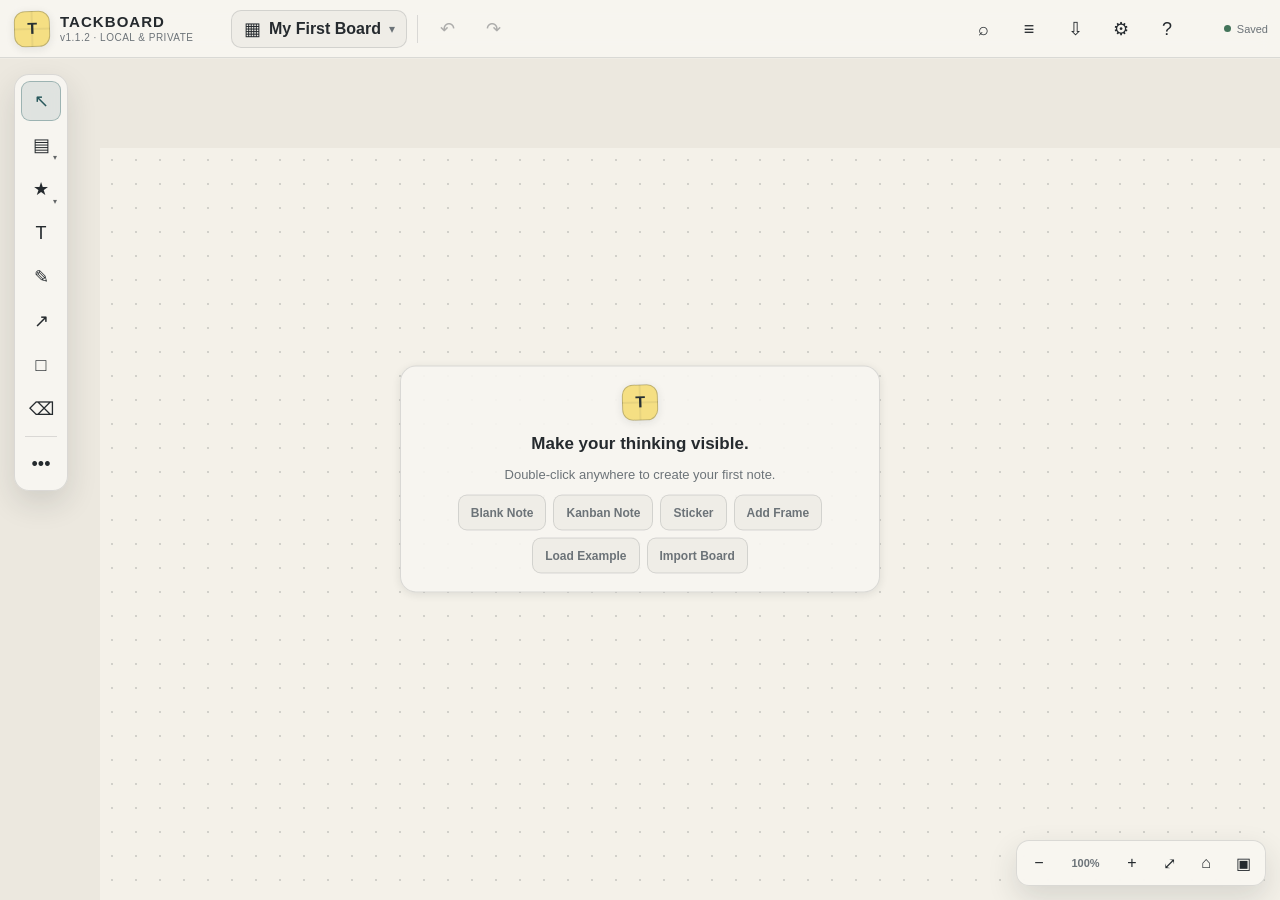
==== commit c6a9520a: "drag and select" ====
--- a/index.html
+++ b/index.html
@@ -258,7 +258,8 @@
     background: var(--bg);
     outline: none;
   }
-  #viewport[data-tool="select"] { cursor: grab; }
+  #viewport[data-tool="select"] { cursor: default; }
+  #viewport[data-tool="select"].marquee-selecting { cursor: crosshair; }
   #viewport[data-tool="select"] .sticky-note,
   #viewport[data-tool="select"] .frame-object { cursor: default; }
   #viewport[data-tool="pen"] { cursor: crosshair; }
@@ -1032,7 +1033,7 @@
       <div class="brand-mark" aria-hidden="true">T</div>
       <div class="brand-copy">
         <div class="brand-title">TACKBOARD</div>
-        <div class="brand-meta">v1.1.1 · LOCAL &amp; PRIVATE</div>
+        <div class="brand-meta">v1.1.2 · LOCAL &amp; PRIVATE</div>
       </div>
     </div>
 
@@ -1067,7 +1068,7 @@
   </header>
 
   <nav id="toolDock" class="tool-dock" aria-label="Whiteboard tools">
-    <button class="tool-button active" type="button" data-tool="select" aria-label="Select tool" title="Select (V)"><span class="icon-glyph" aria-hidden="true">↖</span></button>
+    <button class="tool-button active" type="button" data-tool="select" aria-label="Select tool" title="Select and marquee (V)"><span class="icon-glyph" aria-hidden="true">↖</span></button>
     <button id="stickyTool" class="tool-button" type="button" data-tool="sticky" aria-label="Sticky note tool" title="Sticky Note (N)"><span class="icon-glyph" aria-hidden="true">▤</span><span class="tiny-caret" aria-hidden="true">▾</span></button>
     <button id="stickerTool" class="tool-button" type="button" data-tool="sticker" aria-label="Sticker tool" title="Sticker (S)"><span class="icon-glyph" aria-hidden="true">★</span><span class="tiny-caret" aria-hidden="true">▾</span></button>
     <button class="tool-button" type="button" data-tool="text" aria-label="Text tool" title="Text (T)"><span class="icon-glyph" aria-hidden="true">T</span></button>
@@ -1145,7 +1146,7 @@
 <script>
 (() => {
   'use strict';
-  const APP_VERSION = '1.1.1';
+  const APP_VERSION = '1.1.2';
   const WORLD = Object.freeze({ width: 12000, height: 8000 });
   const DB_NAME = 'tackboard-db';
   const DB_VERSION = 1;
@@ -3353,9 +3354,9 @@
           <kbd>Shift + N</kbd><span>Open note-template picker</span>
           <kbd>S / Shift + S</kbd><span>Use the last sticker / open the sticker picker</span>
           <kbd>T / P / C / F</kbd><span>Text / Pen / Connector / Frame tools</span>
-          <kbd>Left-drag empty board</kbd><span>Pan the board</span>
-          <kbd>Shift + left-drag</kbd><span>Marquee-select objects; add Ctrl/Cmd to preserve the existing selection</span>
-          <kbd>Space / middle + drag</kbd><span>Pan from any starting point</span>
+          <kbd>Left-drag empty board</kbd><span>Marquee-select every object touched by the selection rectangle</span>
+          <kbd>Shift/Ctrl/Cmd + left-drag</kbd><span>Add marquee results to the current selection</span>
+          <kbd>Space + drag / middle-drag</kbd><span>Pan the board from any starting point</span>
           <kbd>Ctrl/Cmd + wheel</kbd><span>Zoom at the pointer</span>
           <kbd>Enter</kbd><span>Edit a selected note or label</span>
           <kbd>Esc</kbd><span>Finish editing or cancel an operation</span>
@@ -4307,6 +4308,8 @@
       currentClient: { x: event.clientX - rect.left, y: event.clientY - rect.top }
     };
     els.marquee.style.display = 'block';
+    els.contextToolbar.classList.remove('visible');
+    els.viewport.classList.add('marquee-selecting');
     els.viewport.setPointerCapture?.(event.pointerId);
   }
 
@@ -4548,6 +4551,7 @@
 
   function finishMarquee(action) {
     els.marquee.style.display = 'none';
+    els.viewport.classList.remove('marquee-selecting');
     const rect = els.viewport.getBoundingClientRect();
     const left = Math.min(action.startClient.x, action.currentClient.x) + rect.left;
     const top = Math.min(action.startClient.y, action.currentClient.y) + rect.top;
@@ -4704,6 +4708,7 @@
     }
     $('#temporaryDrawing', els.drawingGroup)?.remove();
     els.marquee.style.display = 'none';
+    els.viewport.classList.remove('marquee-selecting');
     els.framePreview.style.display = 'none';
     els.wirePreview.hidden = true;
     els.wirePreview.setAttribute('d', '');
@@ -4791,8 +4796,7 @@
       return;
     }
     if (ui.tool === 'select') {
-      if (event.shiftKey) startMarquee(event, { additive: event.ctrlKey || event.metaKey });
-      else startPan(event, { clearSelectionOnTap: true });
+      startMarquee(event, { additive: event.shiftKey || event.ctrlKey || event.metaKey });
     }
     else if (ui.tool === 'sticky') createDefaultSticky(ui.pointerWorld);
     else if (ui.tool === 'text') { addText(ui.pointerWorld); setTool('select'); }
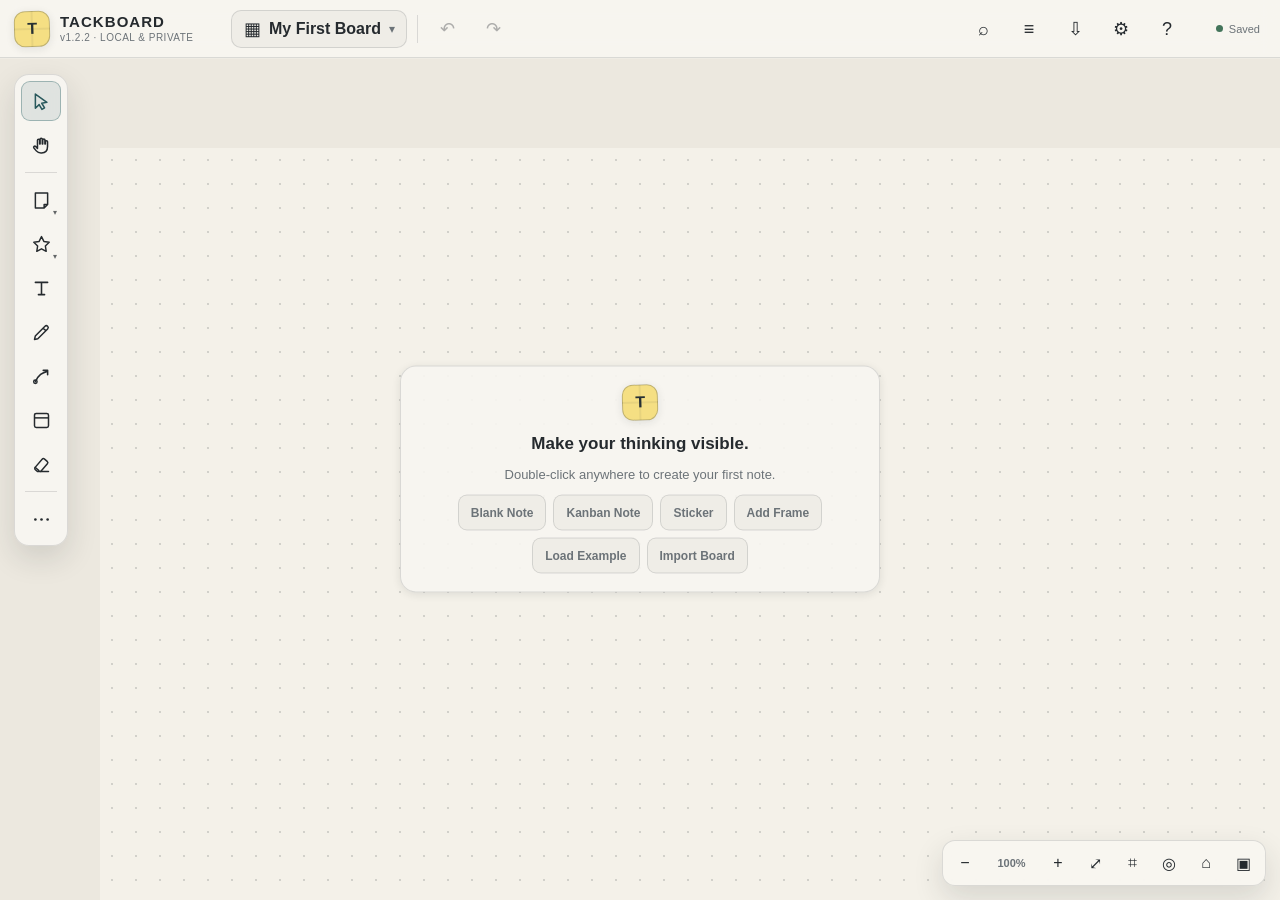
==== commit 724cb0c5: "updates" ====
--- a/index.html
+++ b/index.html
@@ -111,6 +111,7 @@
   }
   .hidden { display: none !important; }
   .icon-glyph { font-size: 18px; line-height: 1; display: inline-grid; place-items: center; min-width: 1em; }
+  .tool-button .icon-glyph svg { width: 21px; height: 21px; display: block; overflow: visible; }
 
   #app { position: relative; width: 100%; height: 100%; overflow: hidden; }
 
@@ -262,6 +263,10 @@
   #viewport[data-tool="select"].marquee-selecting { cursor: crosshair; }
   #viewport[data-tool="select"] .sticky-note,
   #viewport[data-tool="select"] .frame-object { cursor: default; }
+  #viewport[data-tool="pan"],
+  #viewport[data-tool="pan"] * { cursor: grab !important; }
+  #viewport[data-tool="pan"].panning,
+  #viewport[data-tool="pan"].panning * { cursor: grabbing !important; }
   #viewport[data-tool="pen"] { cursor: crosshair; }
   #viewport[data-tool="connector"] { cursor: crosshair; }
   #viewport[data-tool="frame"] { cursor: crosshair; }
@@ -533,6 +538,7 @@
   .badge.status-vp-scheduled, .badge.status-vp-held { background: rgba(137,85,145,.20); }
   .badge.status-ready { background: rgba(44,111,105,.20); }
   .badge.status-backlog { background: rgba(80,85,88,.14); }
+  .badge.on-hold { border-color: rgba(156,101,24,.34); background: rgba(177,120,35,.22); }
   .badge.due-overdue { border-color: rgba(160,50,50,.42); background: rgba(160,50,50,.15); }
 
   .kanban-body {
@@ -1024,6 +1030,307 @@
     .topbar, .tool-dock, .viewport-controls, .minimap-wrap, .context-toolbar, .empty-state, .toast-host { display: none !important; }
     #viewport { inset: 0; overflow: visible; }
   }
+
+  /* TACKBOARD v1.2.2 interaction, accessibility, and reliability refinements */
+  .mobile-only { display: none !important; }
+  .save-status {
+    border: 1px solid transparent;
+    background: transparent;
+    cursor: pointer;
+    border-radius: 9px;
+    padding: 0 7px;
+    height: 36px;
+  }
+  .save-status:hover { background: var(--surface-2); border-color: var(--line); }
+  .save-status[data-state="error"] { color: var(--danger); border-color: color-mix(in srgb, var(--danger) 32%, transparent); }
+  .filter-badge {
+    position: absolute;
+    top: 2px;
+    right: 2px;
+    min-width: 15px;
+    height: 15px;
+    padding: 0 4px;
+    display: none;
+    place-items: center;
+    border-radius: 99px;
+    background: var(--accent);
+    color: white;
+    font-size: 8px;
+    font-weight: 900;
+    line-height: 1;
+  }
+  .icon-button.has-badge { position: relative; }
+  .icon-button.has-badge .filter-badge { display: grid; }
+
+  .active-filter-bar {
+    position: absolute;
+    top: var(--topbar-h);
+    left: 0;
+    right: 0;
+    z-index: 8750;
+    min-height: 0;
+    display: none;
+    align-items: center;
+    gap: 6px;
+    padding: 7px 12px;
+    border-bottom: 1px solid var(--line);
+    background: color-mix(in srgb, var(--surface) 96%, transparent);
+    box-shadow: var(--shadow-sm);
+    backdrop-filter: blur(8px);
+  }
+  .active-filter-bar.visible { display: flex; }
+  .filter-summary { flex: none; font-size: 10px; font-weight: 850; color: var(--muted); }
+  .filter-chip {
+    min-height: 26px;
+    display: inline-flex;
+    align-items: center;
+    gap: 6px;
+    padding: 0 8px;
+    border: 1px solid color-mix(in srgb, var(--accent) 30%, var(--line));
+    border-radius: 99px;
+    background: var(--accent-soft);
+    color: var(--accent-strong);
+    cursor: pointer;
+    font-size: 10px;
+    font-weight: 780;
+    white-space: nowrap;
+  }
+  .filter-chip:hover { border-color: var(--accent); }
+  .filter-chip .chip-x { font-size: 13px; line-height: 1; }
+  .filter-reset-inline { margin-left: auto; flex: none; }
+  #viewport.filters-visible { top: calc(var(--topbar-h) + 41px); }
+
+  .save-error-banner {
+    position: fixed;
+    top: calc(var(--topbar-h) + 12px);
+    left: 50%;
+    transform: translateX(-50%);
+    z-index: 11900;
+    width: min(720px, calc(100vw - 28px));
+    display: none;
+    align-items: center;
+    gap: 10px;
+    padding: 10px 12px;
+    border: 1px solid color-mix(in srgb, var(--danger) 50%, var(--line));
+    border-radius: 12px;
+    background: var(--surface);
+    color: var(--ink);
+    box-shadow: var(--shadow-md);
+  }
+  .save-error-banner.visible { display: flex; }
+  .save-error-copy { min-width: 0; flex: 1; font-size: 12px; line-height: 1.35; }
+  .save-error-copy strong { color: var(--danger); }
+  .save-error-actions { display: flex; gap: 6px; flex: none; }
+  .save-error-actions .button { min-height: 32px; }
+
+  .selection-box {
+    position: absolute;
+    z-index: 7200;
+    display: none;
+    border: 2px solid var(--accent);
+    border-radius: 8px;
+    box-shadow: 0 0 0 2px color-mix(in srgb, var(--surface) 82%, transparent);
+    pointer-events: none;
+  }
+  .selection-box.visible { display: block; }
+  .selection-box-label {
+    position: absolute;
+    left: 8px;
+    top: -31px;
+    min-height: 25px;
+    display: inline-flex;
+    align-items: center;
+    gap: 6px;
+    padding: 0 8px;
+    border: 1px solid var(--line);
+    border-radius: 7px;
+    background: var(--surface);
+    color: var(--ink);
+    box-shadow: var(--shadow-sm);
+    pointer-events: auto;
+    cursor: grab;
+    white-space: nowrap;
+    font-size: 10px;
+    font-weight: 820;
+  }
+  .selection-box-label:active { cursor: grabbing; }
+  .selection-box-lock-count { color: var(--muted); font-weight: 700; }
+  .selection-box-resize {
+    position: absolute;
+    right: -8px;
+    bottom: -8px;
+    width: 16px;
+    height: 16px;
+    border: 2px solid var(--surface);
+    border-radius: 4px;
+    background: var(--accent);
+    box-shadow: 0 0 0 1px var(--accent);
+    pointer-events: auto;
+    cursor: nwse-resize;
+  }
+  .selection-box-resize[data-anchor="top-right"],
+  .selection-box-resize[data-anchor="bottom-left"] { cursor: nesw-resize; }
+  #viewport.multi-selection-active .board-object.selected::after { display: none; }
+  #viewport.multi-selection-active .connector-path.selected,
+  #viewport.multi-selection-active .drawing-path.selected { filter: none; }
+
+  .export-area-preview {
+    position: absolute;
+    z-index: 7350;
+    display: none;
+    border: 2px dashed var(--accent);
+    background: color-mix(in srgb, var(--accent-soft) 40%, transparent);
+    pointer-events: none;
+  }
+  #viewport[data-tool="export-area"] { cursor: crosshair; }
+  #viewport[data-tool="export-area"]::after {
+    content: "Drag to choose an export area · Esc to cancel";
+    position: absolute;
+    left: 50%;
+    top: 18px;
+    transform: translateX(-50%);
+    z-index: 8600;
+    padding: 8px 12px;
+    border: 1px solid var(--line);
+    border-radius: 9px;
+    background: var(--surface);
+    color: var(--ink);
+    box-shadow: var(--shadow-sm);
+    font-size: 11px;
+    font-weight: 800;
+    pointer-events: none;
+  }
+
+  .board-object.locked .object-header,
+  .board-object.locked[data-drag-handle="true"] { cursor: not-allowed !important; }
+  .object-lock-badge {
+    flex: none;
+    display: inline-grid;
+    place-items: center;
+    width: 20px;
+    height: 20px;
+    border-radius: 6px;
+    background: rgba(255,255,255,.20);
+    font-size: 10px;
+  }
+  .frame-object.collapsed { height: 46px !important; overflow: visible; }
+  .frame-object.collapsed .frame-description { display: none; }
+  .inside-collapsed-frame { opacity: .30 !important; filter: grayscale(.2); }
+  .connector-path.inside-collapsed-frame,
+  .drawing-path.inside-collapsed-frame { opacity: .30 !important; }
+
+  .edit-done-button {
+    flex: none;
+    min-width: 52px;
+    height: 27px;
+    padding: 0 9px;
+    border: 1px solid rgba(20,28,31,.18);
+    border-radius: 7px;
+    background: rgba(255,255,255,.30);
+    color: inherit;
+    cursor: pointer;
+    font-size: 10px;
+    font-weight: 850;
+  }
+  .edit-done-button:hover { background: rgba(255,255,255,.46); }
+  .text-object .edit-done-button {
+    position: absolute;
+    right: 0;
+    top: -34px;
+    background: var(--surface);
+    color: var(--ink);
+    box-shadow: var(--shadow-sm);
+  }
+
+  .active-tool-label {
+    display: none;
+    align-items: center;
+    padding: 0 7px;
+    min-height: 32px;
+    color: var(--muted);
+    font-size: 10px;
+    font-weight: 850;
+    white-space: nowrap;
+  }
+  .touch-add-button.active { background: var(--accent); color: #fff; border-color: var(--accent); }
+
+  .export-preview-grid {
+    display: grid;
+    grid-template-columns: repeat(2, minmax(0,1fr));
+    gap: 8px;
+    margin-top: 10px;
+  }
+  .export-preview-stat {
+    padding: 10px;
+    border: 1px solid var(--line);
+    border-radius: 10px;
+    background: var(--surface-2);
+  }
+  .export-preview-stat span { display: block; color: var(--muted); font-size: 9px; font-weight: 800; text-transform: uppercase; letter-spacing: .06em; }
+  .export-preview-stat strong { display: block; margin-top: 4px; font-size: 13px; }
+
+  .toast { transition: opacity .18s ease, transform .18s ease; }
+  .toast-count {
+    display: inline-grid;
+    place-items: center;
+    min-width: 18px;
+    height: 18px;
+    margin-left: 8px;
+    padding: 0 5px;
+    border-radius: 99px;
+    background: var(--surface-3);
+    font-size: 9px;
+    font-weight: 900;
+  }
+  .toast-count[hidden] { display: none !important; }
+  body.save-error-visible .toast-host { top: calc(var(--topbar-h) + 82px); }
+  body.filters-visible:not(.save-error-visible) .toast-host { top: calc(var(--topbar-h) + 56px); }
+  body.filters-visible.save-error-visible .toast-host { top: calc(var(--topbar-h) + 122px); }
+
+  .vector-focus:focus-visible { outline: none; filter: drop-shadow(0 0 4px var(--accent)); }
+
+  @media (max-width: 680px) {
+    .desktop-optional { display: none !important; }
+    .mobile-only { display: inline-grid !important; }
+    .topbar { grid-template-columns: auto minmax(0,1fr) auto auto; }
+    .topbar .brand { display: none; }
+    .topbar > #undoButton,
+    .topbar > #redoButton,
+    .topbar > #searchButton,
+    .topbar > #filterButton,
+    .topbar > #exportButton,
+    .topbar > #settingsButton,
+    .topbar > #helpButton { display: none !important; }
+    .board-button { width: auto; max-width: none; flex: 1; }
+    .save-status { min-width: 34px; padding: 0 6px; }
+    .save-status #saveStatusText { display: none; }
+    .active-filter-bar { overflow-x: auto; padding: 6px 8px; }
+    .filter-summary { display: none; }
+    .filter-reset-inline { margin-left: 0; }
+    .save-error-banner { top: calc(var(--topbar-h) + 8px); align-items: flex-start; }
+    .save-error-actions { flex-direction: column; }
+    .popover.mobile-sheet {
+      position: fixed !important;
+      left: 8px !important;
+      right: 8px !important;
+      bottom: 8px !important;
+      top: auto !important;
+      width: auto !important;
+      max-width: none;
+      max-height: min(72vh, 620px);
+      border-radius: 16px;
+    }
+    .active-tool-label { display: inline-flex; }
+    .tool-dock { padding-right: 7px; }
+    .selection-box-label { top: -35px; min-height: 30px; }
+    .selection-box-resize { width: 20px; height: 20px; right: -10px; bottom: -10px; }
+    .context-toolbar { left: 8px !important; right: 8px !important; bottom: 68px !important; top: auto !important; width: auto; justify-content: flex-start; background: var(--surface); }
+    .viewport-controls { max-width: calc(100vw - 16px); overflow-x: auto; }
+    .viewport-controls .fit-button { display: inline-grid; }
+    .viewport-controls .reset-button { display: none; }
+    .export-preview-grid { grid-template-columns: 1fr; }
+  }
+
 </style>
 </head>
 <body>
@@ -1033,7 +1340,7 @@
       <div class="brand-mark" aria-hidden="true">T</div>
       <div class="brand-copy">
         <div class="brand-title">TACKBOARD</div>
-        <div class="brand-meta">v1.1.2 · LOCAL &amp; PRIVATE</div>
+        <div class="brand-meta">v1.2.2 · LOCAL &amp; PRIVATE</div>
       </div>
     </div>
 
@@ -1062,27 +1369,42 @@
     <button id="exportButton" class="icon-button" type="button" title="Import and export" aria-label="Import and export"><span class="icon-glyph" aria-hidden="true">⇩</span></button>
     <button id="settingsButton" class="icon-button" type="button" title="Settings" aria-label="Settings"><span class="icon-glyph" aria-hidden="true">⚙</span></button>
     <button id="helpButton" class="icon-button" type="button" title="Help and keyboard shortcuts" aria-label="Help"><span class="icon-glyph" aria-hidden="true">?</span></button>
-    <div id="saveStatus" class="save-status" data-state="saved" role="status" aria-live="polite">
+    <button id="mobileMenuButton" class="icon-button mobile-only" type="button" title="More actions" aria-label="Open application menu"><span class="icon-glyph" aria-hidden="true">•••</span></button>
+    <button id="saveStatus" class="save-status" type="button" data-state="saved" aria-live="polite" aria-label="Local save status">
       <span class="save-dot" aria-hidden="true"></span><span id="saveStatusText">Saved</span>
+    </button>
+  </header>
+
+  <div id="activeFilterBar" class="active-filter-bar" aria-label="Active filters"></div>
+  <div id="saveErrorBanner" class="save-error-banner" role="alert">
+    <div class="save-error-copy"><strong>Local save failed.</strong> <span id="saveErrorMessage">Your latest changes may not be stored.</span></div>
+    <div class="save-error-actions">
+      <button id="retrySaveButton" class="button primary" type="button">Retry Save</button>
+      <button id="backupNowButton" class="button" type="button">Export Backup</button>
+      <button id="dismissSaveErrorButton" class="button ghost" type="button" aria-label="Dismiss save warning">×</button>
     </div>
-  </header>
+  </div>
 
   <nav id="toolDock" class="tool-dock" aria-label="Whiteboard tools">
-    <button class="tool-button active" type="button" data-tool="select" aria-label="Select tool" title="Select and marquee (V)"><span class="icon-glyph" aria-hidden="true">↖</span></button>
-    <button id="stickyTool" class="tool-button" type="button" data-tool="sticky" aria-label="Sticky note tool" title="Sticky Note (N)"><span class="icon-glyph" aria-hidden="true">▤</span><span class="tiny-caret" aria-hidden="true">▾</span></button>
-    <button id="stickerTool" class="tool-button" type="button" data-tool="sticker" aria-label="Sticker tool" title="Sticker (S)"><span class="icon-glyph" aria-hidden="true">★</span><span class="tiny-caret" aria-hidden="true">▾</span></button>
-    <button class="tool-button" type="button" data-tool="text" aria-label="Text tool" title="Text (T)"><span class="icon-glyph" aria-hidden="true">T</span></button>
-    <button class="tool-button" type="button" data-tool="pen" aria-label="Pen tool" title="Pen (P)"><span class="icon-glyph" aria-hidden="true">✎</span></button>
-    <button class="tool-button" type="button" data-tool="connector" aria-label="Connector tool" title="Connector (C)"><span class="icon-glyph" aria-hidden="true">↗</span></button>
-    <button class="tool-button" type="button" data-tool="frame" aria-label="Frame tool" title="Frame (F)"><span class="icon-glyph" aria-hidden="true">□</span></button>
-    <button class="tool-button" type="button" data-tool="eraser" aria-label="Eraser tool" title="Eraser"><span class="icon-glyph" aria-hidden="true">⌫</span></button>
+    <button class="tool-button active" type="button" data-tool="select" aria-label="Select tool" aria-pressed="true" title="Select and marquee (V)"><span class="icon-glyph" aria-hidden="true"><svg viewBox="0 0 24 24"><path d="M5 3.5v16.2l4.3-4.1 3.2 5.4 3-1.8-3.2-5.2 5.9-1.1L5 3.5Z" fill="none" stroke="currentColor" stroke-width="1.75" stroke-linecap="round" stroke-linejoin="round"/></svg></span></button>
+    <button class="tool-button" type="button" data-tool="pan" aria-label="Pan tool" aria-pressed="false" title="Pan board with left drag (H)"><span class="icon-glyph" aria-hidden="true"><svg viewBox="0 0 24 24"><path d="M7.4 11V6.1a1.25 1.25 0 0 1 2.5 0v4.1h.5V4.9a1.25 1.25 0 0 1 2.5 0v5.3h.5V5.9a1.25 1.25 0 0 1 2.5 0v4.3h.5V7.7a1.25 1.25 0 0 1 2.5 0v5.55c0 4.5-2.65 7.25-6.85 7.25h-.75c-2.25 0-3.9-.75-5.25-2.35l-2.7-3.25a1.35 1.35 0 0 1 2.05-1.75l2 2.25V11Z" fill="none" stroke="currentColor" stroke-width="1.75" stroke-linecap="round" stroke-linejoin="round"/></svg></span></button>
+    <button id="touchAddButton" class="tool-button mobile-only touch-add-button" type="button" aria-label="Add to touch selection" aria-pressed="false" title="Add or remove items from the touch selection"><span class="icon-glyph" aria-hidden="true"><svg viewBox="0 0 24 24"><path d="M8 4H4v4M16 4h4v4M8 20H4v-4M16 20h4v-4M12 8v8M8 12h8" fill="none" stroke="currentColor" stroke-width="1.8" stroke-linecap="round"/></svg></span></button>
+    <div class="dock-divider" aria-hidden="true"></div>
+    <button id="stickyTool" class="tool-button" type="button" data-tool="sticky" aria-label="Sticky note tool" aria-pressed="false" title="Sticky Note (N)"><span class="icon-glyph" aria-hidden="true"><svg viewBox="0 0 24 24"><path d="M5 3.5h14v13l-4 4H5zM15 20.5v-4h4" fill="none" stroke="currentColor" stroke-width="1.7" stroke-linejoin="round"/></svg></span><span class="tiny-caret" aria-hidden="true">▾</span></button>
+    <button id="stickerTool" class="tool-button" type="button" data-tool="sticker" aria-label="Sticker tool" aria-pressed="false" title="Sticker (S)"><span class="icon-glyph" aria-hidden="true"><svg viewBox="0 0 24 24"><path d="m12 3 2.7 5.5 6.1.9-4.4 4.3 1 6.1-5.4-2.9-5.4 2.9 1-6.1-4.4-4.3 6.1-.9Z" fill="none" stroke="currentColor" stroke-width="1.65" stroke-linejoin="round"/></svg></span><span class="tiny-caret" aria-hidden="true">▾</span></button>
+    <button class="tool-button" type="button" data-tool="text" aria-label="Text tool" aria-pressed="false" title="Text (T)"><span class="icon-glyph" aria-hidden="true"><svg viewBox="0 0 24 24"><path d="M5 5h14M12 5v14M8.5 19h7" fill="none" stroke="currentColor" stroke-width="1.8" stroke-linecap="round"/></svg></span></button>
+    <button class="tool-button" type="button" data-tool="pen" aria-label="Pen tool" aria-pressed="false" title="Pen (P)"><span class="icon-glyph" aria-hidden="true"><svg viewBox="0 0 24 24"><path d="m4 20 3.8-.9L19 7.9a2.1 2.1 0 0 0-3-3L4.9 16.1ZM13.9 7l3.1 3.1" fill="none" stroke="currentColor" stroke-width="1.7" stroke-linecap="round" stroke-linejoin="round"/></svg></span></button>
+    <button class="tool-button" type="button" data-tool="connector" aria-label="Connector tool" aria-pressed="false" title="Connector (C)"><span class="icon-glyph" aria-hidden="true"><svg viewBox="0 0 24 24"><path d="M5 18c4-9 8-10 14-12M14 5h5v5" fill="none" stroke="currentColor" stroke-width="1.8" stroke-linecap="round" stroke-linejoin="round"/><circle cx="5" cy="18" r="2" fill="none" stroke="currentColor" stroke-width="1.6"/></svg></span></button>
+    <button class="tool-button" type="button" data-tool="frame" aria-label="Frame tool" aria-pressed="false" title="Frame (F)"><span class="icon-glyph" aria-hidden="true"><svg viewBox="0 0 24 24"><rect x="4" y="4" width="16" height="16" rx="2" fill="none" stroke="currentColor" stroke-width="1.7"/><path d="M4 9h16" stroke="currentColor" stroke-width="1.7"/></svg></span></button>
+    <button class="tool-button" type="button" data-tool="eraser" aria-label="Eraser tool" aria-pressed="false" title="Eraser"><span class="icon-glyph" aria-hidden="true"><svg viewBox="0 0 24 24"><path d="m5 15 7.7-9a2 2 0 0 1 2.8-.2l3 2.6a2 2 0 0 1 .2 2.8L11.1 20H7.3L5 18a2 2 0 0 1 0-3Z" fill="none" stroke="currentColor" stroke-width="1.7" stroke-linejoin="round"/><path d="m9 19-4-3.5M11 20h9" stroke="currentColor" stroke-width="1.7" stroke-linecap="round"/></svg></span></button>
     <div class="dock-divider"></div>
-    <button id="dockMoreButton" class="tool-button" type="button" aria-label="More drawing options" title="Drawing options"><span class="icon-glyph" aria-hidden="true">•••</span></button>
+    <button id="dockMoreButton" class="tool-button" type="button" aria-label="More drawing options" title="Drawing options"><span class="icon-glyph" aria-hidden="true"><svg viewBox="0 0 24 24"><circle cx="5" cy="12" r="1.5" fill="currentColor"/><circle cx="12" cy="12" r="1.5" fill="currentColor"/><circle cx="19" cy="12" r="1.5" fill="currentColor"/></svg></span></button>
+    <span id="activeToolLabel" class="active-tool-label" aria-live="polite">Select</span>
   </nav>
 
   <main id="viewport" data-tool="select" tabindex="0" aria-label="TACKBOARD whiteboard canvas">
     <div id="world" class="bg-dots">
-      <svg id="vectorLayer" viewBox="0 0 12000 8000" aria-hidden="true">
+      <svg id="vectorLayer" viewBox="0 0 12000 8000" role="group" aria-label="Board drawings and connectors">
         <defs>
           <marker id="arrow-default" markerWidth="10" markerHeight="10" refX="8" refY="3" orient="auto" markerUnits="strokeWidth">
             <path d="M0,0 L0,6 L9,3 z" fill="context-stroke"></path>
@@ -1095,6 +1417,12 @@
       <div id="objectLayer"></div>
     </div>
     <div id="marquee"></div>
+    <div id="selectionBox" class="selection-box" aria-hidden="true">
+      <button id="selectionBoxLabel" class="selection-box-label" type="button" data-group-drag="true"><span id="selectionBoxText">0 items selected</span><span id="selectionBoxLockCount" class="selection-box-lock-count"></span></button>
+      <span id="selectionBoxResize" class="selection-box-resize" data-group-resize="true" aria-hidden="true"></span>
+    </div>
+    <div id="exportAreaPreview" class="export-area-preview"></div>
+    <div id="selectionStatus" class="sr-only" aria-live="polite"></div>
     <div id="framePreview"></div>
     <div id="guideV" class="alignment-guide vertical"></div>
     <div id="guideH" class="alignment-guide horizontal"></div>
@@ -1122,7 +1450,9 @@
     <button id="zoomOut" type="button" title="Zoom out" aria-label="Zoom out">−</button>
     <span id="zoomReadout" class="zoom-readout">100%</span>
     <button id="zoomIn" type="button" title="Zoom in" aria-label="Zoom in">+</button>
-    <button id="fitButton" class="fit-button" type="button" title="Fit board contents (1)" aria-label="Fit board contents">⤢</button>
+    <button id="fitButton" class="fit-button" type="button" title="Fit board readably (1)" aria-label="Fit board readably">⤢</button>
+    <button id="zoomSelectionButton" type="button" title="Zoom to selection (2)" aria-label="Zoom to selection">⌗</button>
+    <button id="overviewButton" type="button" title="Overview all content (3)" aria-label="Overview all content">◎</button>
     <button id="resetButton" class="reset-button" type="button" title="Reset view (0)" aria-label="Reset view">⌂</button>
     <button id="minimapButton" type="button" title="Toggle minimap" aria-label="Toggle minimap">▣</button>
   </div>
@@ -1146,7 +1476,7 @@
 <script>
 (() => {
   'use strict';
-  const APP_VERSION = '1.1.2';
+  const APP_VERSION = '1.2.2';
   const WORLD = Object.freeze({ width: 12000, height: 8000 });
   const DB_NAME = 'tackboard-db';
   const DB_VERSION = 1;
@@ -1185,12 +1515,12 @@
   const KANBAN_SCHEMA = Object.freeze({
     templateId: 'kanban',
     templateName: 'Kanban',
-    templateVersion: 1,
+    templateVersion: 2,
     defaultDimensions: { width: 360, height: 650 },
     compactDimensions: { width: 340, height: 280 },
     defaultColor: 'yellow',
     headerFields: ['ticketNumber', 'ticketType', 'status'],
-    compactViewFields: ['ticketNumber', 'ticketType', 'status', 'team', 'assignee', 'needByDate', 'needsVP'],
+    compactViewFields: ['ticketNumber', 'ticketType', 'status', 'team', 'assignee', 'onHold', 'needByDate', 'needsVP'],
     fields: [
       { key: 'ticketNumber', label: 'Ticket #:', type: 'text', placeholder: 'ABC-123', defaultValue: '', searchable: true },
       { key: 'ticketType', label: 'Ticket Type:', type: 'dropdown', options: TICKET_TYPES, defaultValue: 'Story', searchable: true, filterable: true },
@@ -1201,6 +1531,7 @@
       { key: 'reporter', label: 'Reporter:', type: 'text', placeholder: 'Name, username, email, or team', defaultValue: '', searchable: true },
       { key: 'assignee', label: 'Assignee:', type: 'text', placeholder: 'Name, username, email, or team', defaultValue: '', searchable: true },
       { key: 'status', label: 'Status:', type: 'dropdown', options: STATUS_OPTIONS, defaultValue: 'Backlog', searchable: true, filterable: true },
+      { key: 'onHold', label: 'On Hold', type: 'checkbox', defaultValue: false, searchable: true, filterable: true },
       { key: 'needsVP', label: 'Needs VP?', type: 'checkbox', defaultValue: false, searchable: true, filterable: true },
       { key: 'needByDate', label: 'Need By Date:', type: 'date', defaultValue: '', searchable: true, filterable: true }
     ]
@@ -1361,7 +1692,7 @@
     return {
       format: 'tackboard-backup',
       appVersion: APP_VERSION,
-      schemaVersion: 1,
+      schemaVersion: 2,
       currentBoardId: board.id,
       boards: [board],
       settings: {
@@ -1396,7 +1727,7 @@
     searchResults: [],
     searchIndex: -1,
     filters: {
-      template: '', ticketType: '', team: '', status: '', needsVP: '', due: '', from: '', to: ''
+      template: '', ticketType: '', team: '', status: '', onHold: '', needsVP: '', due: '', from: '', to: ''
     },
     history: { undo: [], redo: [] },
     clipboard: null,
@@ -1454,7 +1785,7 @@
       return {
         ...base,
         templateId: obj.templateId || 'kanban',
-        templateVersion: Number(obj.templateVersion) || 1,
+        templateVersion: KANBAN_SCHEMA.templateVersion,
         displayMode: obj.displayMode === 'compact' ? 'compact' : 'expanded',
         fields
       };
@@ -1534,7 +1865,7 @@
     return {
       format: 'tackboard-backup',
       appVersion: APP_VERSION,
-      schemaVersion: 1,
+      schemaVersion: 2,
       currentBoardId,
       boards,
       settings
@@ -1762,7 +2093,7 @@
       id: uuid('kanban'),
       objectType: 'template-note',
       templateId: 'kanban',
-      templateVersion: 1,
+      templateVersion: KANBAN_SCHEMA.templateVersion,
       x: pos.x,
       y: pos.y,
       width,
@@ -1982,6 +2313,7 @@
           <div class="kanban-badges">
             <span class="badge">${escapeHTML(f.ticketType || 'Story')}</span>
             <span class="badge ${statusClass(f.status)}">${escapeHTML(f.status || 'Backlog')}</span>
+            ${f.onHold ? '<span class="badge on-hold flag-on-hold">On Hold</span>' : ''}
             ${f.needsVP ? '<span class="badge">Needs VP</span>' : ''}
             ${f.needByDate ? `<span class="badge ${dueClass}" title="${escapeAttr(formatDate(f.needByDate))}">${escapeHTML(formatRelativeDate(f.needByDate))}</span>` : ''}
           </div>
@@ -2129,6 +2461,7 @@
     if (obj.objectType === 'blank-note') return [obj.title, obj.content, obj.tag].join(' ');
     if (obj.objectType === 'template-note') {
       const parts = KANBAN_SCHEMA.fields.map(field => {
+        if (field.key === 'onHold') return obj.fields.onHold ? 'On Hold Hold Yes' : 'No';
         if (field.key === 'needsVP') return obj.fields.needsVP ? 'VP Needs VP Yes' : 'No';
         return obj.fields[field.key];
       });
@@ -2169,12 +2502,14 @@
     if (!hasActiveFilters()) return true;
     if (ui.filters.template && ui.filters.template !== obj.objectType) return false;
     if (obj.objectType !== 'template-note') {
-      return !ui.filters.ticketType && !ui.filters.team && !ui.filters.status && !ui.filters.needsVP && !ui.filters.due && !ui.filters.from && !ui.filters.to;
+      return !ui.filters.ticketType && !ui.filters.team && !ui.filters.status && !ui.filters.onHold && !ui.filters.needsVP && !ui.filters.due && !ui.filters.from && !ui.filters.to;
     }
     const fields = obj.fields;
     if (ui.filters.ticketType && fields.ticketType !== ui.filters.ticketType) return false;
     if (ui.filters.team && fields.team !== ui.filters.team) return false;
     if (ui.filters.status && fields.status !== ui.filters.status) return false;
+    if (ui.filters.onHold === 'yes' && !fields.onHold) return false;
+    if (ui.filters.onHold === 'no' && fields.onHold) return false;
     if (ui.filters.needsVP === 'yes' && !fields.needsVP) return false;
     if (ui.filters.needsVP === 'no' && fields.needsVP) return false;
     if (!matchesDueFilter(obj, ui.filters.due)) return false;
@@ -2289,7 +2624,11 @@
 
   function updateToolUI() {
     els.viewport.dataset.tool = ui.tool;
-    $$('.tool-button[data-tool]', els.toolDock).forEach(button => button.classList.toggle('active', button.dataset.tool === ui.tool));
+    $$('.tool-button[data-tool]', els.toolDock).forEach(button => {
+      const active = button.dataset.tool === ui.tool;
+      button.classList.toggle('active', active);
+      button.setAttribute('aria-pressed', String(active));
+    });
   }
 
   function screenToWorld(clientX, clientY) {
@@ -2786,7 +3125,7 @@
   async function clearKanbanValues() {
     const note = selectedObjects().find(obj => obj.objectType === 'template-note');
     if (!note) return;
-    const confirmed = await confirmDialog('Clear all Kanban fields?', 'All entered values will be cleared. Ticket Type will return to Story, Status to Backlog, and Needs VP will be unchecked.', 'Clear Fields');
+    const confirmed = await confirmDialog('Clear all Kanban fields?', 'All entered values will be cleared. Ticket Type will return to Story, Status to Backlog, and On Hold and Needs VP will be unchecked.', 'Clear Fields');
     if (!confirmed) return;
     pushHistory('Clear Kanban fields');
     for (const field of KANBAN_SCHEMA.fields) note.fields[field.key] = deepClone(field.defaultValue);
@@ -2807,6 +3146,7 @@
       `Reporter: ${f.reporter || ''}`,
       `Assignee: ${f.assignee || ''}`,
       `Status: ${f.status || 'Backlog'}`,
+      `On Hold: ${f.onHold ? 'Yes' : 'No'}`,
       `Needs VP?: ${f.needsVP ? 'Yes' : 'No'}`,
       `Need By Date: ${f.needByDate || ''}`
     ].join('\n');
@@ -3077,6 +3417,7 @@
         <div class="form-row"><label for="filterTicketType">Ticket Type</label><select id="filterTicketType" name="ticketType">${filterOptions(TICKET_TYPES, f.ticketType)}</select></div>
         <div class="form-row"><label for="filterTeam">Team</label><select id="filterTeam" name="team">${filterOptions(TEAM_OPTIONS, f.team)}</select></div>
         <div class="form-row"><label for="filterStatus">Status</label><select id="filterStatus" name="status">${filterOptions(STATUS_OPTIONS, f.status)}</select></div>
+        <div class="form-row"><label for="filterOnHold">On Hold</label><select id="filterOnHold" name="onHold"><option value="" ${!f.onHold ? 'selected' : ''}>Either</option><option value="yes" ${f.onHold === 'yes' ? 'selected' : ''}>Yes</option><option value="no" ${f.onHold === 'no' ? 'selected' : ''}>No</option></select></div>
         <div class="form-row"><label for="filterNeedsVP">Needs VP</label><select id="filterNeedsVP" name="needsVP"><option value="" ${!f.needsVP ? 'selected' : ''}>Either</option><option value="yes" ${f.needsVP === 'yes' ? 'selected' : ''}>Yes</option><option value="no" ${f.needsVP === 'no' ? 'selected' : ''}>No</option></select></div>
         <div class="form-row"><label for="filterDue">Need By Date</label><select id="filterDue" name="due"><option value="" ${!f.due ? 'selected' : ''}>Any date</option><option value="none" ${f.due === 'none' ? 'selected' : ''}>No date</option><option value="overdue" ${f.due === 'overdue' ? 'selected' : ''}>Overdue</option><option value="today" ${f.due === 'today' ? 'selected' : ''}>Due today</option><option value="week" ${f.due === 'week' ? 'selected' : ''}>Due this week</option><option value="month" ${f.due === 'month' ? 'selected' : ''}>Due this month</option><option value="custom" ${f.due === 'custom' ? 'selected' : ''}>Custom range</option></select></div>
         <div class="form-row ${f.due === 'custom' ? '' : 'hidden'}" data-custom-dates><label>Date range</label><div style="display:grid;grid-template-columns:1fr 1fr;gap:7px"><input type="date" name="from" value="${escapeAttr(f.from)}" aria-label="Start date"><input type="date" name="to" value="${escapeAttr(f.to)}" aria-label="End date"></div></div>
@@ -3147,7 +3488,7 @@
     ui.searchQuery = '';
     ui.searchResults = [];
     ui.searchIndex = -1;
-    ui.filters = { template: '', ticketType: '', team: '', status: '', needsVP: '', due: '', from: '', to: '' };
+    ui.filters = { template: '', ticketType: '', team: '', status: '', onHold: '', needsVP: '', due: '', from: '', to: '' };
     ui.connectorSourceId = null;
     resetHistory();
     closePopover();
@@ -3244,7 +3585,7 @@
     const ideas = createBlankNote({ x: 980, y: 500 }, { width: 280, height: 230, title: 'Release checklist', content: 'Confirm scope\nReview design\nRun accessibility pass\nExport evidence', checklist: true, tag: 'CHECKLIST', color: 'green' });
     ideas.x = 810; ideas.y = 350; ideas.zIndex = 3;
     const ticket = createKanbanNote({ x: 1350, y: 620 }, { displayMode: 'compact', width: 350, height: 285, color: 'blue', fields: {
-      ticketNumber: 'TB-101', ticketType: 'Story', sprintNumber: 'Sprint 1', epic: 'Canvas Basics', description: 'Make the first-use board experience calm, clear, and fast.', team: 'SPA', reporter: 'Alex Morgan', assignee: 'Casey Lee', status: 'In Dev', needsVP: true, needByDate: ''
+      ticketNumber: 'TB-101', ticketType: 'Story', sprintNumber: 'Sprint 1', epic: 'Canvas Basics', description: 'Make the first-use board experience calm, clear, and fast.', team: 'SPA', reporter: 'Alex Morgan', assignee: 'Casey Lee', status: 'In Dev', onHold: false, needsVP: true, needByDate: ''
     }});
     ticket.x = 1160; ticket.y = 350; ticket.zIndex = 4;
     const label = createTextObject({ x: 910, y: 950 }, { width: 440, height: 64, text: 'CREATE → ARRANGE → CONNECT → REFINE → SAVE', fontSize: 22 });
@@ -3347,16 +3688,18 @@
     closePopover();
     showDialog({
       title: 'Help & keyboard shortcuts',
-      bodyHTML: `<p>TACKBOARD is a local-first visual thinking space. Double-click empty canvas to create a note, drag note headers to move them, and select objects for contextual actions.</p>
+      bodyHTML: `<p>TACKBOARD is a local-first visual thinking space. Use the arrow tool to select and arrange objects, or the hand tool to pan the board with an ordinary left-drag.</p>
         <div class="shortcut-grid">
-          <kbd>V</kbd><span>Select tool</span>
+          <kbd>V</kbd><span>Select tool — click objects or left-drag empty space for a selection rectangle</span>
+          <kbd>H</kbd><span>Pan tool — left-drag anywhere on the board, including over objects</span>
           <kbd>N</kbd><span>Create the default sticky note</span>
           <kbd>Shift + N</kbd><span>Open note-template picker</span>
           <kbd>S / Shift + S</kbd><span>Use the last sticker / open the sticker picker</span>
           <kbd>T / P / C / F</kbd><span>Text / Pen / Connector / Frame tools</span>
-          <kbd>Left-drag empty board</kbd><span>Marquee-select every object touched by the selection rectangle</span>
+          <kbd>Select + left-drag empty board</kbd><span>Marquee-select every object touched by the selection rectangle</span>
           <kbd>Shift/Ctrl/Cmd + left-drag</kbd><span>Add marquee results to the current selection</span>
-          <kbd>Space + drag / middle-drag</kbd><span>Pan the board from any starting point</span>
+          <kbd>Pan + left-drag</kbd><span>Pan the complete board from any starting point</span>
+          <kbd>Space + drag / middle-drag</kbd><span>Temporarily pan from any tool</span>
           <kbd>Ctrl/Cmd + wheel</kbd><span>Zoom at the pointer</span>
           <kbd>Enter</kbd><span>Edit a selected note or label</span>
           <kbd>Esc</kbd><span>Finish editing or cancel an operation</span>
@@ -3388,7 +3731,7 @@
   function exportBoardJSON() {
     const payload = {
       format: 'tackboard-board',
-      schemaVersion: 1,
+      schemaVersion: 2,
       appVersion: APP_VERSION,
       exportedAt: nowISO(),
       board: deepClone(currentBoard())
@@ -3404,7 +3747,7 @@
     const connectors = currentBoard().connectors.filter(connector => ids.has(connector.id) || (objectIds.has(connector.fromId) && objectIds.has(connector.toId))).map(deepClone);
     return {
       format: 'tackboard-selection',
-      schemaVersion: 1,
+      schemaVersion: 2,
       appVersion: APP_VERSION,
       exportedAt: nowISO(),
       sourceBoard: { id: currentBoard().id, name: currentBoard().name },
@@ -3431,7 +3774,7 @@
 
   function validateImportedData(data) {
     if (!data || typeof data !== 'object') throw new Error('The file does not contain a JSON object.');
-    if (data.schemaVersion && Number(data.schemaVersion) > 1) throw new Error('This file was created by a newer incompatible data format.');
+    if (data.schemaVersion && Number(data.schemaVersion) > 2) throw new Error('This file was created by a newer incompatible data format.');
     if (data.format === 'tackboard-backup' || Array.isArray(data.boards)) {
       if (!Array.isArray(data.boards)) throw new Error('The backup does not contain a boards collection.');
       return { type: 'backup', data: normalizeState(data) };
@@ -3908,6 +4251,7 @@
       const badgeY = obj.y + 29;
       badgeX += drawCanvasBadge(ctx, f.ticketType || 'Story', badgeX, badgeY, 105, 'rgba(255,255,255,.24)', ink) + 5;
       badgeX += drawCanvasBadge(ctx, f.status || 'Backlog', badgeX, badgeY, Math.max(90, obj.width - (badgeX - obj.x) - 12), 'rgba(255,255,255,.24)', ink) + 5;
+      if (f.onHold && badgeX < obj.x + obj.width - 60) badgeX += drawCanvasBadge(ctx, 'On Hold', badgeX, badgeY, 70, 'rgba(177,120,35,.24)', ink) + 5;
       if (f.needsVP && badgeX < obj.x + obj.width - 60) drawCanvasBadge(ctx, 'Needs VP', badgeX, badgeY, 80, 'rgba(255,255,255,.24)', ink);
 
       const compact = obj.displayMode === 'compact';
@@ -4054,7 +4398,7 @@
     const connectorAllowed = connector => !include.connectorIds || include.connectorIds.has(connector.id);
     const objects = currentBoard().objects.filter(objectAllowed);
     const palette = paletteForCanvas();
-    objects.filter(obj => obj.objectType === 'frame').sort((a,b) => (a.zIndex || 0) - (b.zIndex || 0)).forEach(frame => drawFrameExport(ctx, frame, palette));
+    objects.filter(obj => obj.objectType === 'frame').sort((a,b) => (a.zIndex || 0) - (b.zIndex || 0)).forEach(frame => drawFrameExport(ctx, frame.collapsed ? { ...frame, description: '' } : frame, palette));
     currentBoard().connectors.filter(connectorAllowed).forEach(connector => drawConnectorExport(ctx, connector));
     objects.filter(obj => obj.objectType === 'drawing').forEach(drawing => drawDrawingExport(ctx, drawing));
     objects.filter(obj => obj.objectType !== 'frame' && obj.objectType !== 'drawing').sort((a,b) => (a.zIndex || 0) - (b.zIndex || 0)).forEach(obj => {
@@ -4163,7 +4507,7 @@
   }
 
   function setTool(tool) {
-    if (!['select', 'sticky', 'sticker', 'text', 'pen', 'connector', 'frame', 'eraser'].includes(tool)) return;
+    if (!['select', 'pan', 'sticky', 'sticker', 'text', 'pen', 'connector', 'frame', 'eraser'].includes(tool)) return;
     if (ui.editingId && tool !== 'select') finishEditing({ render: false });
     if (ui.tool === 'connector' && tool !== 'connector') {
       ui.connectorSourceId = null;
@@ -4172,7 +4516,7 @@
     ui.tool = tool;
     closePopover();
     updateToolUI();
-    if (tool === 'select') els.viewport.focus({ preventScroll: true });
+    if (tool === 'select' || tool === 'pan') els.viewport.focus({ preventScroll: true });
   }
 
   function createDefaultSticky(point) {
@@ -4247,7 +4591,7 @@
       moved: false
     };
     els.viewport.classList.add('panning');
-    els.viewport.setPointerCapture?.(event.pointerId);
+    try { els.viewport.setPointerCapture?.(event.pointerId); } catch {}
   }
 
   function startDrag(event, id) {
@@ -4274,7 +4618,7 @@
       startWorld: screenToWorld(event.clientX, event.clientY),
       initial, historyPushed: false, moved: false
     };
-    els.viewport.setPointerCapture?.(event.pointerId);
+    try { els.viewport.setPointerCapture?.(event.pointerId); } catch {}
   }
 
   function minimumSize(obj) {
@@ -4296,7 +4640,7 @@
       initial: { x: obj.x, y: obj.y, width: obj.width, height: obj.height },
       historyPushed: false, moved: false
     };
-    els.viewport.setPointerCapture?.(event.pointerId);
+    try { els.viewport.setPointerCapture?.(event.pointerId); } catch {}
   }
 
   function startMarquee(event, { additive = false } = {}) {
@@ -4310,7 +4654,7 @@
     els.marquee.style.display = 'block';
     els.contextToolbar.classList.remove('visible');
     els.viewport.classList.add('marquee-selecting');
-    els.viewport.setPointerCapture?.(event.pointerId);
+    try { els.viewport.setPointerCapture?.(event.pointerId); } catch {}
   }
 
   function startFrameDraw(event) {
@@ -4323,7 +4667,7 @@
       currentWorld: screenToWorld(event.clientX, event.clientY)
     };
     els.framePreview.style.display = 'block';
-    els.viewport.setPointerCapture?.(event.pointerId);
+    try { els.viewport.setPointerCapture?.(event.pointerId); } catch {}
   }
 
   function startDrawing(event) {
@@ -4338,7 +4682,7 @@
     path.setAttribute('stroke-linejoin', 'round');
     path.style.pointerEvents = 'none';
     els.drawingGroup.appendChild(path);
-    els.viewport.setPointerCapture?.(event.pointerId);
+    try { els.viewport.setPointerCapture?.(event.pointerId); } catch {}
   }
 
   function connectorPreviewPath(sourceId, point) {
@@ -4359,7 +4703,7 @@
     ui.action = { type: 'wire', pointerId: event.pointerId, sourceId };
     els.wirePreview.hidden = false;
     els.wirePreview.setAttribute('d', connectorPreviewPath(sourceId, screenToWorld(event.clientX, event.clientY)));
-    els.viewport.setPointerCapture?.(event.pointerId);
+    try { els.viewport.setPointerCapture?.(event.pointerId); } catch {}
   }
 
   function handleConnectorClick(id) {
@@ -4721,6 +5065,7 @@
 
   function handleViewportPointerDown(event) {
     if (event.button !== 0 && event.button !== 1) return;
+    if (event.target.closest?.('#emptyState [data-empty-action]')) return;
     ui.pointerWorld = screenToWorld(event.clientX, event.clientY);
     closePopover();
 
@@ -4729,7 +5074,7 @@
       if (beginPinchIfReady()) { event.preventDefault(); return; }
     }
 
-    if (ui.spaceDown || event.button === 1) {
+    if (ui.spaceDown || event.button === 1 || (ui.tool === 'pan' && event.button === 0)) {
       startPan(event);
       event.preventDefault();
       return;
@@ -4768,12 +5113,24 @@
 
     if (objectEl) {
       const id = objectEl.dataset.objectId;
+      const obj = getObject(id);
       if (ui.tool === 'eraser') { eraseId(id); event.preventDefault(); return; }
       if (event.target.closest?.('[data-connector-handle]')) { startWire(event, id); event.preventDefault(); return; }
       if (ui.tool === 'connector') { handleConnectorClick(id); event.preventDefault(); return; }
       if (isControl) return;
       const resize = event.target.closest?.('[data-resize]');
       if (resize && ui.tool === 'select') { startResize(event, id, resize.dataset.resize); event.preventDefault(); return; }
+      if (ui.tool === 'select' && obj?.objectType === 'frame' && !event.target.closest?.('.frame-header')) {
+        const touch = event.pointerType === 'touch';
+        if (touch) scheduleLongPress(event, () => {
+          cancelCurrentAction({ restore: true, render: true });
+          selectId(id, { additive: ui.touchAdditive, bypassGroup: true });
+          openSelectionMore({ clientX: event.clientX, clientY: event.clientY });
+        });
+        startMarquee(event, { additive: touch ? ui.touchAdditive : event.shiftKey || event.ctrlKey || event.metaKey });
+        event.preventDefault();
+        return;
+      }
       if (ui.tool === 'select') {
         const alreadySelected = ui.selection.has(id);
         if (!alreadySelected || event.shiftKey) selectId(id, { additive: event.shiftKey, toggle: event.shiftKey, bypassGroup: event.altKey });
@@ -4807,6 +5164,11 @@
   }
 
   function handleViewportDoubleClick(event) {
+    if (event.target.closest?.('#emptyState [data-empty-action]')) return;
+    if (ui.tool === 'pan') {
+      event.preventDefault();
+      return;
+    }
     if (isFormControl(event.target)) return;
     const objectEl = event.target.closest?.('[data-object-id]');
     if (objectEl) {
@@ -4989,7 +5351,7 @@
     else if (action === 'export-pdf-selection') exportPDF('selection', { tiled: false });
     else if (action === 'import-json') { closePopover(); els.importInput.click(); }
     else if (action === 'reset-filters') {
-      ui.filters = { template: '', ticketType: '', team: '', status: '', needsVP: '', due: '', from: '', to: '' };
+      ui.filters = { template: '', ticketType: '', team: '', status: '', onHold: '', needsVP: '', due: '', from: '', to: '' };
       closePopover();
       renderAll();
     }
@@ -5060,6 +5422,7 @@
       ticketType: form.get('ticketType') || '',
       team: form.get('team') || '',
       status: form.get('status') || '',
+      onHold: form.get('onHold') || '',
       needsVP: form.get('needsVP') || '',
       due: form.get('due') || '',
       from: form.get('from') || '',
@@ -5141,6 +5504,7 @@
 
     const key = event.key.toLowerCase();
     if (key === 'v') setTool('select');
+    else if (key === 'h') setTool('pan');
     else if (key === 'n' && event.shiftKey) { event.preventDefault(); openNotePicker(els.stickyTool, screenToWorld(els.viewport.getBoundingClientRect().left + els.viewport.clientWidth / 2, els.viewport.getBoundingClientRect().top + els.viewport.clientHeight / 2)); }
     else if (key === 'n') { event.preventDefault(); createDefaultSticky(screenToWorld(els.viewport.getBoundingClientRect().left + els.viewport.clientWidth / 2, els.viewport.getBoundingClientRect().top + els.viewport.clientHeight / 2)); }
     else if (key === 's' && event.shiftKey) { event.preventDefault(); openStickerPicker(els.stickerTool, screenToWorld(els.viewport.getBoundingClientRect().left + els.viewport.clientWidth / 2, els.viewport.getBoundingClientRect().top + els.viewport.clientHeight / 2)); }
@@ -5157,6 +5521,12 @@
 
   function setupEvents() {
     els.viewport.addEventListener('pointerdown', handleViewportPointerDown);
+    els.viewport.addEventListener('click', event => {
+      if (event.target.closest?.('#emptyState [data-empty-action]')) return;
+      if (ui.tool !== 'pan') return;
+      event.preventDefault();
+      event.stopImmediatePropagation();
+    }, true);
     window.addEventListener('pointermove', handlePointerMove, { passive: false });
     window.addEventListener('pointerup', handlePointerEnd);
     window.addEventListener('pointercancel', handlePointerEnd);
@@ -5220,11 +5590,15 @@
     els.minimap.addEventListener('pointerdown', handleMinimapPointer);
 
     els.emptyState.addEventListener('click', event => {
-      const action = event.target.closest('[data-empty-action]')?.dataset.emptyAction;
+      const button = event.target.closest('[data-empty-action]');
+      if (!button) return;
+      event.preventDefault();
+      event.stopPropagation();
+      const action = button.dataset.emptyAction;
       const center = screenToWorld(els.viewport.getBoundingClientRect().left + els.viewport.clientWidth / 2, els.viewport.getBoundingClientRect().top + els.viewport.clientHeight / 2);
       if (action === 'blank') addBlankNote(center, { edit: true });
       if (action === 'kanban') addKanbanNote(center, { edit: true });
-      if (action === 'sticker') openStickerPicker(event.target.closest('[data-empty-action]'), center);
+      if (action === 'sticker') openStickerPicker(button, center);
       if (action === 'frame') addFrame(center);
       if (action === 'example') loadExampleBoard();
       if (action === 'import') els.importInput.click();
@@ -5265,7 +5639,7 @@
     els.popover.addEventListener('submit', handleFilterSubmit);
 
     document.addEventListener('pointerdown', event => {
-      if (!els.popover.classList.contains('hidden') && !event.target.closest('#popover') && !event.target.closest('#boardButton,#filterButton,#exportButton,#settingsButton,#stickyTool,#stickerTool,#dockMoreButton,#contextToolbar')) closePopover();
+      if (!els.popover.classList.contains('hidden') && !event.target.closest('#popover') && !event.target.closest('#boardButton,#filterButton,#exportButton,#settingsButton,#stickyTool,#stickerTool,#dockMoreButton,#contextToolbar,#mobileMenuButton,#saveStatus')) closePopover();
     }, true);
 
     els.dialogFooter.addEventListener('click', event => {
@@ -5297,6 +5671,1885 @@
     matchMedia('(prefers-color-scheme: dark)').addEventListener?.('change', () => { if (state.settings.theme === 'system') renderAll(); });
   }
 
+
+  /* -----------------------------------------------------------------------
+     TACKBOARD v1.2.2 enhancements
+     ----------------------------------------------------------------------- */
+  const V12_SCHEMA_VERSION = 2;
+  const V12_INDEX_KEY = `${STATE_KEY}-index-v2`;
+  const V12_BOARD_KEY_PREFIX = `${STATE_KEY}-board-`;
+  const V12_TOOL_LABELS = {
+    select: 'Select', pan: 'Pan', sticky: 'Sticky Note', sticker: 'Sticker',
+    text: 'Text', pen: 'Pen', connector: 'Connector', frame: 'Frame',
+    eraser: 'Eraser', 'export-area': 'Export Area'
+  };
+  const V12_TEXT_COLORS = [
+    { value: '', label: 'Automatic' },
+    ...LINE_COLORS.map(value => ({ value, label: value.toUpperCase() }))
+  ];
+
+  Object.assign(els, {
+    mobileMenuButton: $('#mobileMenuButton'),
+    activeFilterBar: $('#activeFilterBar'),
+    saveErrorBanner: $('#saveErrorBanner'),
+    saveErrorMessage: $('#saveErrorMessage'),
+    retrySaveButton: $('#retrySaveButton'),
+    backupNowButton: $('#backupNowButton'),
+    dismissSaveErrorButton: $('#dismissSaveErrorButton'),
+    touchAddButton: $('#touchAddButton'),
+    activeToolLabel: $('#activeToolLabel'),
+    selectionBox: $('#selectionBox'),
+    selectionBoxLabel: $('#selectionBoxLabel'),
+    selectionBoxText: $('#selectionBoxText'),
+    selectionBoxLockCount: $('#selectionBoxLockCount'),
+    selectionBoxResize: $('#selectionBoxResize'),
+    selectionStatus: $('#selectionStatus'),
+    exportAreaPreview: $('#exportAreaPreview'),
+    zoomSelectionButton: $('#zoomSelectionButton'),
+    overviewButton: $('#overviewButton')
+  });
+
+  Object.assign(ui, {
+    histories: new Map(),
+    persistedBoardVersions: new Map(),
+    persistedBoardIds: new Set(),
+    dirtyBoardIds: new Set(),
+    lastSavedAt: null,
+    loadedSavedAt: null,
+    lastSaveError: null,
+    saveErrorDismissed: false,
+    recoveredEmergency: false,
+    touchAdditive: false,
+    popoverReturnFocus: null,
+    keyboardTransform: null,
+    exportAreaRequest: null,
+    exportAreaBounds: null,
+    minimapModel: null,
+    toastRegistry: new Map()
+  });
+
+  const v12Original = {
+    makeDefaultState,
+    normalizeObject,
+    normalizeState,
+    loadPersistedState,
+    persistState,
+    touchBoard,
+    saveNow,
+    renderAll,
+    updateContextToolbar,
+    updateToolUI,
+    renderVectors,
+    setViewport,
+    setTool,
+    fitContent,
+    drawMinimap,
+    handleMinimapPointer,
+    openPopover,
+    closePopover,
+    openColorPalette,
+    openSelectionMore,
+    openTextOptions,
+    openExportMenu,
+    openSettings,
+    openHelp,
+    handlePopoverAction,
+    handlePopoverClick,
+    handleViewportPointerDown,
+    handlePointerMove,
+    handlePointerEnd,
+    handleKeyboardDown,
+    handleKeyboardUp,
+    startDrag,
+    startResize,
+    updateDragAction,
+    updateResizeAction,
+    exportBounds,
+    exportIncludes,
+    renderBoardCanvas,
+    exportPNG,
+    exportPDF,
+    toast,
+    switchBoard,
+    deleteCurrentBoard,
+    setupEvents,
+    cancelCurrentAction,
+    alignSelection
+  };
+
+  function isNarrowViewport() {
+    return matchMedia('(max-width: 680px)').matches;
+  }
+
+  function latestBoardModified(snapshot = state) {
+    const times = (snapshot?.boards || []).map(board => Date.parse(board.modifiedAt || board.createdAt || 0) || 0);
+    return Math.max(0, ...times);
+  }
+
+  function boardAccessibleName(obj) {
+    if (!obj) return 'Board object';
+    if (obj.objectType === 'blank-note') return obj.title?.trim() ? `Sticky note: ${obj.title.trim()}` : 'Blank sticky note';
+    if (obj.objectType === 'template-note') return `Kanban note: ${obj.fields?.ticketNumber || 'Untitled Ticket'}`;
+    if (obj.objectType === 'text') return `Text label: ${String(obj.text || 'Text').slice(0, 80)}`;
+    if (obj.objectType === 'sticker') return `${stickerDefinition(obj.stickerId).label} sticker`;
+    if (obj.objectType === 'frame') return `Frame: ${obj.title || 'Frame'}`;
+    if (obj.objectType === 'drawing') return 'Freehand drawing';
+    return 'Board object';
+  }
+
+  function connectorAccessibleName(connector) {
+    const from = boardAccessibleName(getObject(connector?.fromId)).replace(/^(Sticky note|Kanban note|Text label|Frame):?\s*/i, '');
+    const to = boardAccessibleName(getObject(connector?.toId)).replace(/^(Sticky note|Kanban note|Text label|Frame):?\s*/i, '');
+    return `Connector from ${from || 'object'} to ${to || 'object'}${connector?.label ? `, labeled ${connector.label}` : ''}`;
+  }
+
+  function collapsedBoundsForFrame(frame) {
+    if (!frame?.collapsed) return null;
+    const source = frame.collapsedBounds || {
+      x: frame.x,
+      y: frame.y,
+      width: frame.expandedWidth || frame.width,
+      height: frame.expandedHeight || Math.max(frame.height, 120)
+    };
+    return {
+      x: Number(source.x) || frame.x,
+      y: Number(source.y) || frame.y,
+      width: Math.max(1, Number(source.width) || frame.width),
+      height: Math.max(1, Number(source.height) || frame.expandedHeight || 120),
+      right: (Number(source.x) || frame.x) + Math.max(1, Number(source.width) || frame.width),
+      bottom: (Number(source.y) || frame.y) + Math.max(1, Number(source.height) || frame.expandedHeight || 120)
+    };
+  }
+
+  function objectInsideCollapsedFrame(obj) {
+    if (!obj || obj.objectType === 'frame') return false;
+    const bounds = obj.objectType === 'drawing' ? drawingBounds(obj) : objectRect(obj);
+    if (!bounds) return false;
+    const center = { x: bounds.cx ?? (bounds.x + bounds.right) / 2, y: bounds.cy ?? (bounds.y + bounds.bottom) / 2 };
+    return currentBoard().objects.some(frame => {
+      const area = collapsedBoundsForFrame(frame);
+      return area && center.x >= area.x && center.x <= area.right && center.y >= area.y && center.y <= area.bottom;
+    });
+  }
+
+  /* Data model and migration */
+  makeDefaultState = function() {
+    const next = v12Original.makeDefaultState();
+    next.schemaVersion = V12_SCHEMA_VERSION;
+    next.settings.defaultExportFormat = ['json', 'png', 'pdf'].includes(next.settings.defaultExportFormat) ? next.settings.defaultExportFormat : 'png';
+    return next;
+  };
+
+  normalizeObject = function(obj) {
+    const normalized = v12Original.normalizeObject(obj);
+    if (!normalized) return normalized;
+    normalized.locked = Boolean(obj?.locked);
+    if (normalized.objectType === 'frame') {
+      normalized.expandedWidth = Math.max(200, Number(obj?.expandedWidth) || Number(obj?.collapsedBounds?.width) || normalized.width);
+      normalized.expandedHeight = Math.max(120, Number(obj?.expandedHeight) || Number(obj?.collapsedBounds?.height) || normalized.height);
+      normalized.collapsedBounds = obj?.collapsedBounds && typeof obj.collapsedBounds === 'object' ? {
+        x: Number(obj.collapsedBounds.x) || normalized.x,
+        y: Number(obj.collapsedBounds.y) || normalized.y,
+        width: Math.max(200, Number(obj.collapsedBounds.width) || normalized.expandedWidth),
+        height: Math.max(120, Number(obj.collapsedBounds.height) || normalized.expandedHeight)
+      } : null;
+      if (normalized.collapsed) {
+        normalized.collapsedBounds ||= { x: normalized.x, y: normalized.y, width: normalized.expandedWidth, height: normalized.expandedHeight };
+        normalized.height = 46;
+      }
+    }
+    return normalized;
+  };
+
+  normalizeState = function(raw) {
+    const normalized = v12Original.normalizeState(raw);
+    normalized.schemaVersion = V12_SCHEMA_VERSION;
+    if (!['json', 'png', 'pdf'].includes(normalized.settings.defaultExportFormat)) normalized.settings.defaultExportFormat = 'png';
+    return normalized;
+  };
+
+  function ensureV12State() {
+    state = normalizeState(state);
+    state.schemaVersion = V12_SCHEMA_VERSION;
+    ui.dirtyBoardIds ||= new Set();
+    ui.persistedBoardVersions ||= new Map();
+    ui.persistedBoardIds ||= new Set();
+    syncHistoryAlias();
+  }
+
+  /* Per-board undo and redo */
+  function historyForBoard(boardId = currentBoard().id) {
+    if (!ui.histories.has(boardId)) ui.histories.set(boardId, { undo: [], redo: [] });
+    return ui.histories.get(boardId);
+  }
+
+  function syncHistoryAlias() {
+    ui.history = historyForBoard();
+    return ui.history;
+  }
+
+  resetHistory = function(boardId = currentBoard().id) {
+    ui.histories.set(boardId, { undo: [], redo: [] });
+    syncHistoryAlias();
+    updateHistoryButtons();
+  };
+
+  pushHistory = function(label = 'Change') {
+    const history = syncHistoryAlias();
+    history.undo.push({ label, board: deepClone(currentBoard()) });
+    if (history.undo.length > 80) history.undo.shift();
+    history.redo = [];
+    ui.histories.set(currentBoard().id, history);
+    ui.history = history;
+    updateHistoryButtons();
+  };
+
+  updateHistoryButtons = function() {
+    const history = syncHistoryAlias();
+    els.undoButton.disabled = history.undo.length === 0;
+    els.redoButton.disabled = history.redo.length === 0;
+    els.undoButton.title = history.undo.length ? `Undo ${history.undo.at(-1).label} (Ctrl/Cmd+Z)` : 'Undo (Ctrl/Cmd+Z)';
+    els.redoButton.title = history.redo.length ? `Redo ${history.redo.at(-1).label} (Ctrl/Cmd+Shift+Z)` : 'Redo (Ctrl/Cmd+Shift+Z)';
+  };
+
+  undo = function() {
+    const history = syncHistoryAlias();
+    if (!history.undo.length) return;
+    const entry = history.undo.pop();
+    history.redo.push({ label: entry.label, board: deepClone(currentBoard()) });
+    replaceCurrentBoard(entry.board);
+    ui.selection.clear();
+    ui.editingId = null;
+    ui.dirtyBoardIds.add(currentBoard().id);
+    renderAll();
+    touchBoard();
+    updateHistoryButtons();
+  };
+
+  redo = function() {
+    const history = syncHistoryAlias();
+    if (!history.redo.length) return;
+    const entry = history.redo.pop();
+    history.undo.push({ label: entry.label, board: deepClone(currentBoard()) });
+    replaceCurrentBoard(entry.board);
+    ui.selection.clear();
+    ui.editingId = null;
+    ui.dirtyBoardIds.add(currentBoard().id);
+    renderAll();
+    touchBoard();
+    updateHistoryButtons();
+  };
+
+  switchBoard = function(boardId) {
+    if (!state.boards.some(board => board.id === boardId) || boardId === state.currentBoardId) { closePopover(); return; }
+    finishEditing({ render: false });
+    state.currentBoardId = boardId;
+    ui.selection.clear();
+    ui.searchQuery = '';
+    ui.searchResults = [];
+    ui.searchIndex = -1;
+    ui.filters = { template: '', ticketType: '', team: '', status: '', onHold: '', needsVP: '', due: '', from: '', to: '' };
+    ui.connectorSourceId = null;
+    syncHistoryAlias();
+    closePopover();
+    renderAll();
+    scheduleSave({ immediate: true });
+    toast(`Opened “${currentBoard().name}”.`);
+  };
+
+  deleteCurrentBoard = async function() {
+    const beforeIds = new Set(state.boards.map(board => board.id));
+    await v12Original.deleteCurrentBoard();
+    for (const id of beforeIds) if (!state.boards.some(board => board.id === id)) ui.histories.delete(id);
+    syncHistoryAlias();
+  };
+
+  /* IndexedDB v2: save board records separately while retaining legacy import. */
+  function idbWriteBatch(entries, deleteKeys = []) {
+    return new Promise((resolve, reject) => {
+      const tx = ui.db.transaction(STORE_NAME, 'readwrite');
+      const store = tx.objectStore(STORE_NAME);
+      for (const [key, value] of entries) store.put(value, key);
+      for (const key of deleteKeys) store.delete(key);
+      tx.oncomplete = () => resolve();
+      tx.onerror = () => reject(tx.error || new Error('IndexedDB batch write failed'));
+      tx.onabort = () => reject(tx.error || new Error('IndexedDB batch write aborted'));
+    });
+  }
+
+  function parseEmergencySnapshot() {
+    try {
+      const raw = localStorage.getItem(`${STATE_KEY}-emergency`);
+      if (!raw) return null;
+      const parsed = JSON.parse(raw);
+      if (parsed?.state) return { savedAt: Number(parsed.savedAt) || 0, state: parsed.state };
+      return { savedAt: latestBoardModified(parsed), state: parsed };
+    } catch {
+      return null;
+    }
+  }
+
+  function applyEmergencyIfNewer() {
+    const emergency = parseEmergencySnapshot();
+    if (!emergency?.state) return;
+    try {
+      if (JSON.stringify(normalizeState(emergency.state)) === JSON.stringify(normalizeState(state))) return;
+    } catch {}
+    const persistedTime = Math.max(Number(ui.loadedSavedAt) || 0, latestBoardModified(state));
+    const emergencyTime = Math.max(Number(emergency.savedAt) || 0, latestBoardModified(emergency.state));
+    if (emergencyTime <= persistedTime + 50) return;
+    state = normalizeState(emergency.state);
+    ui.recoveredEmergency = true;
+    ui.dirtyBoardIds = new Set(state.boards.map(board => board.id));
+  }
+
+  loadPersistedState = async function() {
+    ui.usingLocalStorageFallback = false;
+    try {
+      ui.db = await openDatabase();
+      const index = await idbGet(V12_INDEX_KEY);
+      if (index?.format === 'tackboard-index' && Array.isArray(index.boardIds)) {
+        const boards = (await Promise.all(index.boardIds.map(id => idbGet(`${V12_BOARD_KEY_PREFIX}${id}`)))).filter(Boolean);
+        state = normalizeState({
+          format: 'tackboard-backup',
+          schemaVersion: index.schemaVersion || V12_SCHEMA_VERSION,
+          appVersion: index.appVersion,
+          currentBoardId: index.currentBoardId,
+          settings: index.settings,
+          boards
+        });
+        ui.loadedSavedAt = Number(index.savedAt) || 0;
+        ui.lastSavedAt = ui.loadedSavedAt || null;
+        ui.persistedBoardIds = new Set(boards.map(board => board.id));
+        ui.persistedBoardVersions = new Map(boards.map(board => [board.id, board.modifiedAt]));
+      } else {
+        const legacy = await idbGet(STATE_KEY);
+        if (legacy) state = normalizeState(legacy);
+        ui.persistedBoardIds = new Set();
+        ui.persistedBoardVersions = new Map();
+        ui.dirtyBoardIds = new Set(state.boards.map(board => board.id));
+      }
+    } catch (error) {
+      console.warn('TACKBOARD: IndexedDB unavailable; using localStorage fallback.', error);
+      ui.usingLocalStorageFallback = true;
+      try {
+        const raw = localStorage.getItem(STATE_KEY);
+        if (raw) state = normalizeState(JSON.parse(raw));
+      } catch (storageError) {
+        console.warn('TACKBOARD: Could not restore local data.', storageError);
+        toast('Stored data could not be read. A new local workspace was opened.', 'error', 5200);
+      }
+    }
+    applyEmergencyIfNewer();
+    ensureV12State();
+  };
+
+  persistState = async function() {
+    const snapshot = deepClone(state);
+    snapshot.appVersion = APP_VERSION;
+    snapshot.schemaVersion = V12_SCHEMA_VERSION;
+    if (ui.usingLocalStorageFallback) {
+      localStorage.setItem(STATE_KEY, JSON.stringify(snapshot));
+      const savedAt = Date.now();
+      ui.lastSavedAt = savedAt;
+      ui.loadedSavedAt = savedAt;
+      ui.dirtyBoardIds.clear();
+      return;
+    }
+    const boardIds = snapshot.boards.map(board => board.id);
+    const changedBoards = snapshot.boards.filter(board =>
+      ui.dirtyBoardIds.has(board.id) ||
+      !ui.persistedBoardIds.has(board.id) ||
+      ui.persistedBoardVersions.get(board.id) !== board.modifiedAt
+    );
+    const savedAt = Date.now();
+    const index = {
+      format: 'tackboard-index',
+      schemaVersion: V12_SCHEMA_VERSION,
+      appVersion: APP_VERSION,
+      currentBoardId: snapshot.currentBoardId,
+      settings: snapshot.settings,
+      boardIds,
+      boardMeta: snapshot.boards.map(({ id, name, description, createdAt, modifiedAt }) => ({ id, name, description, createdAt, modifiedAt })),
+      savedAt
+    };
+    const entries = [[V12_INDEX_KEY, index], ...changedBoards.map(board => [`${V12_BOARD_KEY_PREFIX}${board.id}`, board])];
+    const stale = Array.from(ui.persistedBoardIds).filter(id => !boardIds.includes(id)).map(id => `${V12_BOARD_KEY_PREFIX}${id}`);
+    await idbWriteBatch(entries, stale);
+    ui.persistedBoardIds = new Set(boardIds);
+    ui.persistedBoardVersions = new Map(snapshot.boards.map(board => [board.id, board.modifiedAt]));
+    ui.dirtyBoardIds.clear();
+    ui.lastSavedAt = savedAt;
+    ui.loadedSavedAt = savedAt;
+  };
+
+  touchBoard = function() {
+    currentBoard().modifiedAt = nowISO();
+    ui.dirtyBoardIds.add(currentBoard().id);
+    scheduleSave();
+  };
+
+  saveNow = async function() {
+    clearTimeout(ui.saveTimer);
+    if (ui.saveInFlight) {
+      ui.pendingSave = true;
+      return;
+    }
+    ui.saveInFlight = true;
+    ui.pendingSave = false;
+    setSaveStatus('saving', 'Saving');
+    try {
+      await persistState();
+      ui.lastSaveError = null;
+      ui.saveErrorDismissed = false;
+      setSaveStatus('saved', 'Saved');
+      try { localStorage.setItem(`${STATE_KEY}-emergency`, JSON.stringify({ savedAt: Date.now(), state })); } catch {}
+    } catch (error) {
+      console.error('TACKBOARD save error', error);
+      ui.lastSaveError = error;
+      ui.saveErrorDismissed = false;
+      setSaveStatus('error', 'Save Error');
+    } finally {
+      ui.saveInFlight = false;
+      renderSaveReliability();
+      if (ui.pendingSave) scheduleSave({ immediate: true });
+    }
+  };
+
+  setViewport = function(next, options = {}) {
+    ui.dirtyBoardIds.add(currentBoard().id);
+    v12Original.setViewport(next, options);
+    updateSelectionOverlay();
+  };
+
+  function renderSaveReliability() {
+    if (!els.saveErrorBanner) return;
+    const visible = Boolean(ui.lastSaveError) && !ui.saveErrorDismissed;
+    els.saveErrorBanner.classList.toggle('visible', visible);
+    document.body.classList.toggle('save-error-visible', visible);
+    if (visible) els.saveErrorMessage.textContent = ui.lastSaveError?.message || 'Your latest changes may not be stored in this browser.';
+    const statusLabel = ui.lastSaveError ? 'Save error. Open for recovery actions.' : ui.lastSavedAt ? `Saved ${new Date(ui.lastSavedAt).toLocaleTimeString()}. Open save details.` : 'Local save status';
+    els.saveStatus.setAttribute('aria-label', statusLabel);
+  }
+
+  function openSaveStatusMenu(anchor = els.saveStatus) {
+    const storage = ui.usingLocalStorageFallback ? 'localStorage fallback' : 'IndexedDB board records';
+    const when = ui.lastSavedAt ? new Date(ui.lastSavedAt).toLocaleString() : 'Not yet saved in this session';
+    openPopover(`<div class="popover-section"><h3>Local save</h3>
+      <div class="menu-item" aria-disabled="true"><span class="menu-icon" aria-hidden="true">●</span><span class="menu-copy"><span class="menu-title">${escapeHTML(ui.lastSaveError ? 'Save needs attention' : 'Local storage ready')}</span><span class="menu-subtitle">Last successful save: ${escapeHTML(when)} · ${escapeHTML(storage)}</span></span></div>
+      ${menuItem('save-retry', '↻', 'Save Now', 'Retry the local save immediately')}
+      ${menuItem('save-backup', '▣', 'Export Complete Backup', 'Download every board and preference')}
+    </div>`, anchor, { width: 330 });
+  }
+
+  toast = function(message, type = 'info', duration = 3200) {
+    const key = `${type}:${message}`;
+    const existing = ui.toastRegistry.get(key);
+    if (existing?.node?.isConnected) {
+      existing.count += 1;
+      existing.countNode.textContent = `×${existing.count}`;
+      existing.countNode.hidden = false;
+      clearTimeout(existing.timer);
+      existing.timer = setTimeout(() => dismissToast(key), duration);
+      return existing.node;
+    }
+    const node = document.createElement('div');
+    node.className = `toast ${type === 'error' || type === 'success' ? type : ''}`;
+    const copy = document.createElement('span');
+    copy.textContent = message;
+    const countNode = document.createElement('span');
+    countNode.className = 'toast-count';
+    countNode.textContent = '×1';
+    countNode.hidden = true;
+    node.append(copy, countNode);
+    els.toastHost.appendChild(node);
+    const record = { node, countNode, count: 1, timer: null };
+    record.timer = setTimeout(() => dismissToast(key), duration);
+    ui.toastRegistry.set(key, record);
+    return node;
+  };
+
+  function dismissToast(key) {
+    const record = ui.toastRegistry.get(key);
+    if (!record) return;
+    record.node.style.opacity = '0';
+    record.node.style.transform = 'translateY(-4px)';
+    setTimeout(() => record.node.remove(), 180);
+    ui.toastRegistry.delete(key);
+  }
+
+  /* Rendering, selection, accessibility, and frame state */
+  function enhanceRenderedObjects() {
+    const selectedCount = selectedIds().length;
+    const collapsedFrames = currentBoard().objects.filter(obj => obj.objectType === 'frame' && obj.collapsed);
+    for (const root of $$('[data-object-id]', els.objectLayer)) {
+      const obj = getObject(root.dataset.objectId);
+      if (!obj) continue;
+      root.setAttribute('aria-selected', String(ui.selection.has(obj.id)));
+      root.classList.toggle('locked', Boolean(obj.locked));
+      root.classList.toggle('collapsed', obj.objectType === 'frame' && Boolean(obj.collapsed));
+      root.classList.toggle('inside-collapsed-frame', objectInsideCollapsedFrame(obj));
+      const baseLabel = boardAccessibleName(obj);
+      root.setAttribute('aria-label', `${baseLabel}${obj.locked ? ', position locked' : ''}${ui.selection.has(obj.id) ? ', selected' : ''}`);
+
+      const header = root.querySelector('.object-header, .frame-header');
+      if (obj.locked && header && !header.querySelector('.object-lock-badge')) {
+        const badge = document.createElement('span');
+        badge.className = 'object-lock-badge';
+        badge.title = 'Position locked';
+        badge.setAttribute('aria-hidden', 'true');
+        badge.textContent = '🔒';
+        const action = header.querySelector('.header-action');
+        header.insertBefore(badge, action || null);
+      }
+      if (ui.editingId === obj.id && !root.querySelector('[data-finish-edit]')) {
+        const done = document.createElement('button');
+        done.className = 'edit-done-button';
+        done.type = 'button';
+        done.dataset.finishEdit = 'true';
+        done.textContent = 'Done';
+        done.setAttribute('aria-label', 'Finish editing');
+        if (header) header.appendChild(done); else root.appendChild(done);
+      }
+      if (obj.objectType === 'frame' && header && !header.querySelector('[data-toggle-frame-collapse]')) {
+        const button = document.createElement('button');
+        button.className = 'header-action';
+        button.type = 'button';
+        button.dataset.toggleFrameCollapse = 'true';
+        button.title = obj.collapsed ? 'Expand frame' : 'Collapse frame';
+        button.setAttribute('aria-label', obj.collapsed ? 'Expand frame' : 'Collapse frame');
+        button.textContent = obj.collapsed ? '▾' : '▴';
+        header.appendChild(button);
+      }
+      if (selectedCount > 1) {
+        root.querySelectorAll('[data-resize],[data-connector-handle]').forEach(node => node.remove());
+      }
+      if (obj.locked || (obj.objectType === 'frame' && obj.collapsed)) {
+        root.querySelectorAll('[data-resize]').forEach(node => node.remove());
+      }
+    }
+
+    for (const path of $$('.connector-path', els.vectorLayer)) {
+      const connector = getConnector(path.dataset.connectorId);
+      if (!connector) continue;
+      path.setAttribute('tabindex', '0');
+      path.setAttribute('role', 'button');
+      path.setAttribute('aria-label', `${connectorAccessibleName(connector)}${ui.selection.has(connector.id) ? ', selected' : ''}`);
+      path.setAttribute('aria-selected', String(ui.selection.has(connector.id)));
+      path.classList.add('vector-focus');
+      const dimmed = objectInsideCollapsedFrame(getObject(connector.fromId)) || objectInsideCollapsedFrame(getObject(connector.toId));
+      path.classList.toggle('inside-collapsed-frame', dimmed);
+    }
+    for (const path of $$('.drawing-path', els.vectorLayer)) {
+      const drawing = getObject(path.dataset.drawingId);
+      if (!drawing) continue;
+      path.setAttribute('tabindex', '0');
+      path.setAttribute('role', 'button');
+      path.setAttribute('aria-label', `Freehand drawing${drawing.locked ? ', position locked' : ''}${ui.selection.has(drawing.id) ? ', selected' : ''}`);
+      path.setAttribute('aria-selected', String(ui.selection.has(drawing.id)));
+      path.classList.add('vector-focus');
+      path.classList.toggle('inside-collapsed-frame', objectInsideCollapsedFrame(drawing));
+    }
+  }
+
+  function updateSelectionOverlay() {
+    if (!els.selectionBox) return;
+    const ids = selectedIds();
+    const objects = selectedObjects();
+    const show = ids.length > 1 && objects.length > 0 && !ui.editingId && !ui.action?.type?.includes('marquee');
+    els.viewport.classList.toggle('multi-selection-active', show);
+    els.selectionBox.classList.toggle('visible', show);
+    els.selectionBox.setAttribute('aria-hidden', String(!show));
+    if (!show) return;
+    const bounds = selectionScreenBounds();
+    if (!bounds) return;
+    const viewportRect = els.viewport.getBoundingClientRect();
+    const left = bounds.x - viewportRect.left;
+    const top = bounds.y - viewportRect.top;
+    const width = Math.max(1, bounds.right - bounds.x);
+    const height = Math.max(1, bounds.bottom - bounds.y);
+    Object.assign(els.selectionBox.style, { left: `${left}px`, top: `${top}px`, width: `${width}px`, height: `${height}px` });
+    const lockedCount = objects.filter(obj => obj.locked).length;
+    els.selectionBoxText.textContent = `${ids.length} items selected`;
+    els.selectionBoxLockCount.textContent = lockedCount ? `${lockedCount} locked` : '';
+    els.selectionBoxResize.hidden = objects.every(obj => obj.locked) || objects.some(obj => obj.objectType === 'frame' && obj.collapsed);
+    if (!els.selectionBoxResize.hidden) {
+      const margin = isNarrowViewport() ? 14 : 11;
+      const clampPoint = (x, y) => ({
+        x: clamp(x, viewportRect.left + margin, viewportRect.right - margin),
+        y: clamp(y, viewportRect.top + margin, viewportRect.bottom - margin)
+      });
+      const candidates = [
+        ['bottom-right', clampPoint(bounds.right, bounds.bottom)],
+        ['top-right', clampPoint(bounds.right, bounds.y)],
+        ['bottom-left', clampPoint(bounds.x, bounds.bottom)],
+        ['top-left', clampPoint(bounds.x, bounds.y)]
+      ];
+      const reserved = [
+        document.querySelector('.viewport-controls')?.getBoundingClientRect(),
+        els.minimapWrap.classList.contains('visible') ? els.minimapWrap.getBoundingClientRect() : null,
+        els.contextToolbar.classList.contains('visible') ? els.contextToolbar.getBoundingClientRect() : null,
+        els.toolDock.getBoundingClientRect()
+      ].filter(Boolean);
+      const conflicts = point => {
+        const r = { left: point.x - 12, right: point.x + 12, top: point.y - 12, bottom: point.y + 12 };
+        return reserved.some(zone => !(r.right < zone.left || r.left > zone.right || r.bottom < zone.top || r.top > zone.bottom));
+      };
+      const [anchorName, anchorPoint] = candidates.find(([, point]) => !conflicts(point)) || candidates[1];
+      els.selectionBoxResize.dataset.anchor = anchorName;
+      Object.assign(els.selectionBoxResize.style, {
+        left: `${anchorPoint.x - viewportRect.left - left - 8}px`,
+        top: `${anchorPoint.y - viewportRect.top - top - 8}px`,
+        right: 'auto',
+        bottom: 'auto'
+      });
+    }
+    if (top < 38) {
+      els.selectionBoxLabel.style.top = `${height + 8}px`;
+      els.selectionBoxLabel.style.bottom = 'auto';
+    } else {
+      els.selectionBoxLabel.style.top = isNarrowViewport() ? '-35px' : '-31px';
+      els.selectionBoxLabel.style.bottom = 'auto';
+    }
+    els.selectionStatus.textContent = `${ids.length} items selected${lockedCount ? `, ${lockedCount} position locked` : ''}.`;
+  }
+
+  function renderActiveFilters() {
+    const entries = Object.entries(ui.filters).filter(([key, value]) => value && !(['from', 'to'].includes(key) && ui.filters.due !== 'custom'));
+    const visible = entries.length > 0;
+    els.activeFilterBar.classList.toggle('visible', visible);
+    els.viewport.classList.toggle('filters-visible', visible);
+    document.body.classList.toggle('filters-visible', visible);
+    let badge = $('.filter-badge', els.filterButton);
+    if (!badge) {
+      badge = document.createElement('span');
+      badge.className = 'filter-badge';
+      badge.setAttribute('aria-hidden', 'true');
+      els.filterButton.appendChild(badge);
+    }
+    badge.textContent = String(entries.length);
+    els.filterButton.classList.toggle('has-badge', visible);
+    if (!visible) {
+      els.activeFilterBar.innerHTML = '';
+      return;
+    }
+    const labels = {
+      template: 'Object', ticketType: 'Type', team: 'Team', status: 'Status',
+      onHold: 'On Hold', needsVP: 'Needs VP', due: 'Due', from: 'From', to: 'To'
+    };
+    const valueLabel = (key, value) => {
+      if (key === 'template') return ({ 'template-note': 'Kanban', 'blank-note': 'Blank notes', text: 'Text labels', sticker: 'Stickers', frame: 'Frames' })[value] || value;
+      if (key === 'due') return ({ none: 'No date', overdue: 'Overdue', today: 'Today', week: 'This week', month: 'This month', custom: 'Custom range' })[value] || value;
+      if (key === 'onHold' || key === 'needsVP') return value === 'yes' ? 'Yes' : 'No';
+      if (key === 'from' || key === 'to') return formatDate(value) || value;
+      return value;
+    };
+    const total = currentBoard().objects.length;
+    const matching = ui.searchResults.length;
+    els.activeFilterBar.innerHTML = `<span class="filter-summary">${matching} of ${total} objects match</span>${entries.map(([key, value]) => `<button class="filter-chip" type="button" data-clear-filter="${escapeAttr(key)}" title="Remove ${escapeAttr(labels[key] || key)} filter"><span>${escapeHTML(labels[key] || key)}: ${escapeHTML(valueLabel(key, value))}</span><span class="chip-x" aria-hidden="true">×</span></button>`).join('')}<button class="button ghost filter-reset-inline" type="button" data-reset-filter-bar>Reset</button>`;
+  }
+
+  renderAll = function(options = {}) {
+    syncHistoryAlias();
+    v12Original.renderAll(options);
+    enhanceRenderedObjects();
+    renderActiveFilters();
+    renderSaveReliability();
+    updateSelectionOverlay();
+  };
+
+  updateContextToolbar = function() {
+    v12Original.updateContextToolbar();
+    const ids = selectedIds();
+    if (ids.length === 1 && els.contextToolbar.classList.contains('visible')) {
+      const single = getSelectable(ids[0]);
+      if (single?.objectType === 'text' && !els.contextToolbar.querySelector('[data-action="color"]')) {
+        const duplicate = els.contextToolbar.querySelector('[data-action="duplicate"]');
+        const button = document.createElement('button');
+        button.type = 'button';
+        button.dataset.action = 'color';
+        button.textContent = 'Color';
+        els.contextToolbar.insertBefore(button, duplicate || null);
+      }
+      if (single?.objectType === 'frame' && !els.contextToolbar.querySelector('[data-action="toggle-frame-collapse"]')) {
+        const rename = els.contextToolbar.querySelector('[data-action="rename-frame"]');
+        const button = document.createElement('button');
+        button.type = 'button';
+        button.dataset.action = 'toggle-frame-collapse';
+        button.textContent = single.collapsed ? 'Expand' : 'Collapse';
+        rename?.after(button);
+      }
+    }
+    updateSelectionOverlay();
+    requestAnimationFrame(() => {
+      if (!els.contextToolbar.classList.contains('visible') || isNarrowViewport()) return;
+      const toolbar = els.contextToolbar.getBoundingClientRect();
+      const controls = document.querySelector('.viewport-controls')?.getBoundingClientRect();
+      const minimap = els.minimapWrap.classList.contains('visible') ? els.minimapWrap.getBoundingClientRect() : null;
+      const overlaps = rect => rect && !(toolbar.right < rect.left || toolbar.left > rect.right || toolbar.bottom < rect.top || toolbar.top > rect.bottom);
+      if (overlaps(controls) || overlaps(minimap)) {
+        const bounds = selectionScreenBounds();
+        if (bounds) els.contextToolbar.style.top = `${Math.max(66, bounds.y - toolbar.height - 14)}px`;
+      }
+    });
+  };
+
+  updateToolUI = function() {
+    v12Original.updateToolUI();
+    if (ui.tool === 'export-area') els.viewport.dataset.tool = 'export-area';
+    if (els.activeToolLabel) els.activeToolLabel.textContent = V12_TOOL_LABELS[ui.tool] || ui.tool;
+    if (els.touchAddButton) {
+      els.touchAddButton.classList.toggle('active', ui.touchAdditive);
+      els.touchAddButton.setAttribute('aria-pressed', String(ui.touchAdditive));
+    }
+  };
+
+  renderVectors = function() {
+    v12Original.renderVectors();
+    enhanceRenderedObjects();
+  };
+
+  function toggleFrameCollapse(frame = selectedObjects().find(obj => obj.objectType === 'frame')) {
+    if (!frame) return;
+    pushHistory(frame.collapsed ? 'Expand frame' : 'Collapse frame');
+    if (!frame.collapsed) {
+      frame.expandedWidth = frame.width;
+      frame.expandedHeight = Math.max(120, frame.height);
+      frame.collapsedBounds = { x: frame.x, y: frame.y, width: frame.width, height: frame.height };
+      frame.collapsed = true;
+      frame.height = 46;
+    } else {
+      frame.collapsed = false;
+      frame.width = Math.max(200, frame.expandedWidth || frame.collapsedBounds?.width || frame.width);
+      frame.height = Math.max(120, frame.expandedHeight || frame.collapsedBounds?.height || 240);
+      frame.collapsedBounds = null;
+    }
+    frame.modifiedAt = nowISO();
+    touchBoard();
+    renderAll();
+  }
+
+  function toggleSelectionLock() {
+    const objects = selectedObjects();
+    if (!objects.length) return;
+    const shouldLock = objects.some(obj => !obj.locked);
+    pushHistory(shouldLock ? 'Lock object positions' : 'Unlock object positions');
+    objects.forEach(obj => { obj.locked = shouldLock; obj.modifiedAt = nowISO(); });
+    touchBoard();
+    renderAll();
+    toast(shouldLock ? `${objects.length} object position${objects.length === 1 ? '' : 's'} locked.` : `${objects.length} object position${objects.length === 1 ? '' : 's'} unlocked.`, 'success');
+  }
+
+  openSelectionMore = function(anchor) {
+    const single = selectedIds().length === 1 ? getSelectable(selectedIds()[0]) : null;
+    const objects = selectedObjects();
+    let specific = '';
+    if (single?.objectType === 'blank-note') specific += menuItem('toggle-checklist', '☑', single.checklist ? 'Use plain text' : 'Use checklist mode');
+    if (single?.objectType === 'template-note') {
+      specific += menuItem('clear-kanban', '⌫', 'Clear Field Values', 'Keep template defaults');
+      specific += menuItem('convert-kanban', '▤', 'Convert to Blank Note', 'Preserve values as readable text');
+    }
+    if (single?.objectType === 'text') specific += menuItem('text-options', 'T', 'Text Options', 'Size, alignment, and color');
+    if (single?.objectType === 'sticker') specific += menuItem('change-sticker', '★', 'Change Sticker', 'Choose another reaction or symbol');
+    if (single?.objectType === 'connector') specific += menuItem('edit-connector', '↗', 'Connector Options');
+    if (single?.objectType === 'frame') specific += menuItem('toggle-frame-collapse', single.collapsed ? '▾' : '▴', single.collapsed ? 'Expand Frame' : 'Collapse Frame', 'Temporarily dim content inside the frame');
+    if (objects.length) specific += menuItem('toggle-lock', objects.some(obj => !obj.locked) ? '🔒' : '🔓', objects.some(obj => !obj.locked) ? 'Lock Position' : 'Unlock Position', 'Prevent accidental movement and resizing');
+    openPopover(`<div class="popover-section">${specific || ''}
+      ${menuItem('bring-forward', '↑', 'Bring Forward')}
+      ${menuItem('send-backward', '↓', 'Send Backward')}
+      ${menuItem('bring-front', '⇈', 'Bring to Front')}
+      ${menuItem('send-back', '⇊', 'Send to Back')}
+    </div><div class="popover-section">
+      ${menuItem('copy', '⧉', 'Copy')}
+      ${menuItem('delete', '×', 'Delete', '', 'danger')}
+    </div>`, anchor, { width: 295 });
+  };
+
+  openColorPalette = function(anchor) {
+    const objects = selectedObjects();
+    const textOnly = objects.length && objects.every(obj => obj.objectType === 'text');
+    if (textOnly) {
+      const selectedColor = objects[0].textColor || '';
+      openPopover(`<div class="popover-section"><h3>Text color</h3><div class="palette-grid"><button class="swatch ${selectedColor ? '' : 'selected'}" type="button" data-text-color="" aria-label="Use automatic text color" title="Automatic" style="background:linear-gradient(135deg,var(--ink) 0 48%,var(--surface) 49% 100%)"></button>${LINE_COLORS.map(color => `<button class="swatch ${selectedColor === color ? 'selected' : ''}" type="button" data-text-color="${escapeAttr(color)}" style="background:${escapeAttr(color)}" aria-label="Use ${escapeAttr(color)}"></button>`).join('')}</div></div>`, anchor, { width: 190 });
+      return;
+    }
+    v12Original.openColorPalette(anchor);
+  };
+
+  function applySelectedTextColor(color) {
+    const objects = selectedObjects().filter(obj => obj.objectType === 'text');
+    if (!objects.length) return;
+    pushHistory('Change text color');
+    objects.forEach(obj => { obj.textColor = color; obj.modifiedAt = nowISO(); });
+    closePopover();
+    touchBoard();
+    renderAll();
+  }
+
+  openTextOptions = async function() {
+    closePopover();
+    const text = selectedObjects().find(obj => obj.objectType === 'text');
+    if (!text) return;
+    const result = await promptForm('Text options', [
+      { key: 'fontSize', label: 'Text size (12–96 px)', type: 'number', value: text.fontSize },
+      { key: 'align', label: 'Alignment', type: 'select', value: text.align, options: [{ value: 'left', label: 'Left' }, { value: 'center', label: 'Center' }, { value: 'right', label: 'Right' }] },
+      { key: 'textColor', label: 'Text color', type: 'select', value: text.textColor || '', options: V12_TEXT_COLORS }
+    ], 'Apply');
+    if (!result) return;
+    pushHistory('Change text options');
+    text.fontSize = clamp(Number(result.fontSize) || 24, 12, 96);
+    text.align = result.align;
+    text.textColor = result.textColor || '';
+    text.modifiedAt = nowISO();
+    touchBoard();
+    renderAll();
+  };
+
+  /* Selection movement, resizing, locking, and keyboard transforms */
+  startDrag = function(event, id) {
+    const obj = getObject(id);
+    if (!obj) return;
+    if (obj.locked) {
+      toast('This object position is locked. Unlock it from More before moving it.');
+      return;
+    }
+    if (!ui.selection.has(id)) selectId(id, { additive: event.shiftKey, toggle: false, bypassGroup: event.altKey });
+    const ids = new Set(selectedObjects().filter(item => !item.locked).map(item => item.id));
+    if (obj.objectType === 'frame' && event.altKey) {
+      const frameRect = obj.collapsed ? collapsedBoundsForFrame(obj) : objectRect(obj);
+      currentBoard().objects.forEach(item => {
+        if (item.id === obj.id || item.objectType === 'drawing' || item.locked) return;
+        const center = objectRect(item);
+        if (center.cx >= frameRect.x && center.cx <= frameRect.right && center.cy >= frameRect.y && center.cy <= frameRect.bottom) ids.add(item.id);
+      });
+    }
+    if (!ids.size) return;
+    const initial = new Map();
+    for (const itemId of ids) {
+      const item = getObject(itemId);
+      if (!item) continue;
+      initial.set(itemId, item.objectType === 'drawing' ? { points: deepClone(item.points) } : {
+        x: item.x, y: item.y,
+        collapsedBounds: item.objectType === 'frame' && item.collapsed ? deepClone(item.collapsedBounds) : null
+      });
+    }
+    ui.action = {
+      type: 'drag', pointerId: event.pointerId, id, ids: Array.from(ids),
+      startWorld: screenToWorld(event.clientX, event.clientY),
+      initial, historyPushed: false, moved: false
+    };
+    try { els.viewport.setPointerCapture?.(event.pointerId); } catch {}
+  };
+
+  updateDragAction = function(action, event) {
+    const point = screenToWorld(event.clientX, event.clientY);
+    const dx = point.x - action.startWorld.x;
+    const dy = point.y - action.startWorld.y;
+    if (!action.moved && Math.hypot(dx, dy) < 1.2 / currentBoard().viewport.zoom) return;
+    action.moved = true;
+    ensureActionHistory(action, action.ids.length > 1 ? 'Move objects' : 'Move object');
+    for (const id of action.ids) {
+      const obj = getObject(id);
+      const initial = action.initial.get(id);
+      if (!obj || !initial || obj.locked) continue;
+      if (obj.objectType === 'drawing') {
+        obj.points = initial.points.map(p => ({ x: clamp(p.x + dx, 0, WORLD.width), y: clamp(p.y + dy, 0, WORLD.height) }));
+      } else {
+        obj.x = clamp(initial.x + dx, 0, WORLD.width - obj.width);
+        obj.y = clamp(initial.y + dy, 0, WORLD.height - obj.height);
+        if (obj.objectType === 'frame' && obj.collapsed && initial.collapsedBounds) {
+          obj.collapsedBounds = { ...initial.collapsedBounds, x: initial.collapsedBounds.x + (obj.x - initial.x), y: initial.collapsedBounds.y + (obj.y - initial.y) };
+        }
+        updateObjectElement(obj);
+      }
+    }
+    updateAlignmentGuides(getObject(action.id));
+    renderVectors();
+    drawMinimap();
+    updateContextToolbar();
+  };
+
+  startResize = function(event, id, handle) {
+    const obj = getObject(id);
+    if (!obj) return;
+    if (obj.locked) return toast('This object position is locked. Unlock it before resizing.');
+    if (obj.objectType === 'frame' && obj.collapsed) return toast('Expand the frame before resizing it.');
+    v12Original.startResize(event, id, handle);
+  };
+
+  alignSelection = function(mode) {
+    const locked = selectedObjects().filter(obj => obj.locked).length;
+    const originalSelection = new Set(ui.selection);
+    if (locked) ui.selection = new Set(selectedIds().filter(id => !getObject(id)?.locked));
+    try {
+      v12Original.alignSelection(mode);
+      if (locked) toast(`${locked} locked object${locked === 1 ? '' : 's'} stayed in place.`);
+    } finally {
+      ui.selection = originalSelection;
+      renderAll();
+    }
+  };
+
+  function startGroupResize(event) {
+    const objects = selectedObjects().filter(obj => !obj.locked && !(obj.objectType === 'frame' && obj.collapsed));
+    if (objects.length < 2) return;
+    const bounds = unionBounds(objects.map(obj => obj.objectType === 'drawing' ? drawingBounds(obj) : objectRect(obj)));
+    if (!bounds) return;
+    const initial = new Map(objects.map(obj => [obj.id, obj.objectType === 'drawing' ? { points: deepClone(obj.points) } : { x: obj.x, y: obj.y, width: obj.width, height: obj.height }]));
+    ui.action = {
+      type: 'group-resize', pointerId: event.pointerId,
+      startWorld: screenToWorld(event.clientX, event.clientY),
+      bounds, initial, ids: objects.map(obj => obj.id), historyPushed: false, moved: false
+    };
+    try { els.viewport.setPointerCapture?.(event.pointerId); } catch {}
+  }
+
+  function updateGroupResize(action, event) {
+    const point = screenToWorld(event.clientX, event.clientY);
+    const base = action.bounds;
+    const dx = point.x - action.startWorld.x;
+    const dy = point.y - action.startWorld.y;
+    const scale = clamp(1 + Math.max(dx / Math.max(base.width, 1), dy / Math.max(base.height, 1)), .08, 12);
+    if (!action.moved && Math.abs(scale - 1) < .005) return;
+    action.moved = true;
+    ensureActionHistory(action, 'Resize selection');
+    for (const id of action.ids) {
+      const obj = getObject(id);
+      const initial = action.initial.get(id);
+      if (!obj || !initial || obj.locked) continue;
+      if (obj.objectType === 'drawing') {
+        obj.points = initial.points.map(p => ({ x: base.x + (p.x - base.x) * scale, y: base.y + (p.y - base.y) * scale }));
+      } else {
+        const min = minimumSize(obj);
+        obj.x = clamp(base.x + (initial.x - base.x) * scale, 0, WORLD.width - min.width);
+        obj.y = clamp(base.y + (initial.y - base.y) * scale, 0, WORLD.height - min.height);
+        obj.width = clamp(initial.width * scale, min.width, WORLD.width - obj.x);
+        obj.height = clamp(initial.height * scale, min.height, WORLD.height - obj.y);
+        updateObjectElement(obj);
+      }
+    }
+    renderVectors();
+    drawMinimap();
+    updateContextToolbar();
+    updateSelectionOverlay();
+  }
+
+  function finishGroupResize(action) {
+    if (action.historyPushed) {
+      action.ids.forEach(id => { const obj = getObject(id); if (obj) obj.modifiedAt = nowISO(); });
+      touchBoard();
+    }
+    renderAll();
+  }
+
+  function beginKeyboardTransform(label) {
+    const now = Date.now();
+    if (!ui.keyboardTransform || ui.keyboardTransform.label !== label || now - ui.keyboardTransform.last > 650) pushHistory(label);
+    clearTimeout(ui.keyboardTransform?.timer);
+    ui.keyboardTransform = { label, last: now, timer: setTimeout(() => { ui.keyboardTransform = null; }, 700) };
+  }
+
+  function nudgeSelection(dx, dy, resize = false) {
+    const objects = selectedObjects().filter(obj => !obj.locked);
+    if (!objects.length) return;
+    beginKeyboardTransform(resize ? 'Resize with keyboard' : 'Move with keyboard');
+    for (const obj of objects) {
+      if (obj.objectType === 'drawing') {
+        const bounds = drawingBounds(obj);
+        if (resize && bounds) {
+          const nextWidth = Math.max(1, bounds.width + dx);
+          const nextHeight = Math.max(1, bounds.height + dy);
+          const sx = nextWidth / Math.max(bounds.width, 1);
+          const sy = nextHeight / Math.max(bounds.height, 1);
+          obj.points = obj.points.map(point => ({ x: bounds.x + (point.x - bounds.x) * sx, y: bounds.y + (point.y - bounds.y) * sy }));
+        } else obj.points = obj.points.map(point => ({ x: clamp(point.x + dx, 0, WORLD.width), y: clamp(point.y + dy, 0, WORLD.height) }));
+      } else if (resize) {
+        if (obj.objectType === 'frame' && obj.collapsed) continue;
+        const min = minimumSize(obj);
+        obj.width = clamp(obj.width + dx, min.width, WORLD.width - obj.x);
+        obj.height = clamp(obj.height + dy, min.height, WORLD.height - obj.y);
+      } else {
+        obj.x = clamp(obj.x + dx, 0, WORLD.width - obj.width);
+        obj.y = clamp(obj.y + dy, 0, WORLD.height - obj.height);
+        if (obj.objectType === 'frame' && obj.collapsed && obj.collapsedBounds) {
+          obj.collapsedBounds.x += dx;
+          obj.collapsedBounds.y += dy;
+        }
+      }
+      obj.modifiedAt = nowISO();
+    }
+    touchBoard();
+    renderAll();
+  }
+
+  /* Touch and pointer interaction */
+  function scheduleLongPress(event, callback) {
+    ui.longPressOrigin = { x: event.clientX, y: event.clientY };
+    clearTimeout(ui.longPressTimer);
+    ui.longPressTimer = setTimeout(callback, 560);
+  }
+
+  function startExportArea(event) {
+    const rect = els.viewport.getBoundingClientRect();
+    const startClient = { x: event.clientX - rect.left, y: event.clientY - rect.top };
+    ui.action = {
+      type: 'export-area', pointerId: event.pointerId,
+      startClient, currentClient: startClient,
+      startWorld: screenToWorld(event.clientX, event.clientY),
+      currentWorld: screenToWorld(event.clientX, event.clientY)
+    };
+    els.exportAreaPreview.style.display = 'block';
+    try { els.viewport.setPointerCapture?.(event.pointerId); } catch {}
+  }
+
+  function updateExportArea(action, event) {
+    const rect = els.viewport.getBoundingClientRect();
+    action.currentClient = { x: event.clientX - rect.left, y: event.clientY - rect.top };
+    action.currentWorld = screenToWorld(event.clientX, event.clientY);
+    updateBoxPreview(els.exportAreaPreview, action.startClient, action.currentClient);
+  }
+
+  async function finishExportArea(action) {
+    els.exportAreaPreview.style.display = 'none';
+    const a = action.startWorld;
+    const b = action.currentWorld;
+    const left = clamp(Math.min(a.x, b.x), 0, WORLD.width);
+    const top = clamp(Math.min(a.y, b.y), 0, WORLD.height);
+    const right = clamp(Math.max(a.x, b.x), 0, WORLD.width);
+    const bottom = clamp(Math.max(a.y, b.y), 0, WORLD.height);
+    const bounds = { x: left, y: top, width: Math.max(0, right - left), height: Math.max(0, bottom - top) };
+    if (bounds.width < 10 || bounds.height < 10) {
+      ui.exportAreaRequest = null;
+      setTool('select');
+      return toast('Export area cancelled. Drag a larger rectangle.');
+    }
+    ui.exportAreaBounds = bounds;
+    const request = ui.exportAreaRequest;
+    ui.exportAreaRequest = null;
+    setTool('select');
+    if (request) await requestExport(request.format, 'area', request.options || {});
+  }
+
+  handleViewportPointerDown = function(event) {
+    if (event.button !== 0 && event.button !== 1) return;
+    if (event.target.closest?.('#emptyState [data-empty-action]')) return;
+    ui.pointerWorld = screenToWorld(event.clientX, event.clientY);
+
+    if (event.target.closest?.('[data-group-resize]')) {
+      startGroupResize(event);
+      event.preventDefault();
+      return;
+    }
+    if (event.target.closest?.('[data-group-drag]')) {
+      const first = selectedObjects().find(obj => !obj.locked);
+      if (first) startDrag(event, first.id);
+      event.preventDefault();
+      return;
+    }
+
+    closePopover({ restoreFocus: false });
+    if (event.pointerType === 'touch') {
+      ui.touchPoints.set(event.pointerId, { x: event.clientX, y: event.clientY });
+      if (beginPinchIfReady()) { event.preventDefault(); return; }
+    }
+
+    if (ui.spaceDown || event.button === 1 || (ui.tool === 'pan' && event.button === 0)) {
+      startPan(event);
+      event.preventDefault();
+      return;
+    }
+
+    if (ui.tool === 'export-area' && event.button === 0) {
+      startExportArea(event);
+      event.preventDefault();
+      return;
+    }
+
+    if (ui.tool === 'sticker' && event.button === 0) {
+      addSticker(ui.pointerWorld, { stickerId: state.settings.defaultStickerId });
+      setTool('select');
+      event.preventDefault();
+      return;
+    }
+
+    const objectEl = event.target.closest?.('[data-object-id]');
+    const drawingPath = event.target.closest?.('[data-drawing-id]');
+    const connectorPath = event.target.closest?.('[data-connector-id]');
+    const isControl = isFormControl(event.target);
+
+    if (drawingPath) {
+      const id = drawingPath.dataset.drawingId;
+      if (ui.tool === 'eraser') { eraseId(id); event.preventDefault(); return; }
+      if (ui.tool === 'select') {
+        const additive = event.pointerType === 'touch' ? ui.touchAdditive : event.shiftKey;
+        selectId(id, { additive, toggle: additive && ui.selection.has(id), bypassGroup: event.altKey });
+        if (ui.selection.has(id)) startDrag(event, id);
+        if (event.pointerType === 'touch') scheduleLongPress(event, () => {
+          cancelCurrentAction({ restore: true, render: true });
+          if (!ui.selection.has(id)) selectId(id, { additive: true, bypassGroup: true });
+          openSelectionMore({ clientX: event.clientX, clientY: event.clientY });
+        });
+        event.preventDefault();
+      }
+      return;
+    }
+
+    if (connectorPath) {
+      const id = connectorPath.dataset.connectorId;
+      if (ui.tool === 'eraser') eraseId(id);
+      else if (ui.tool === 'select') {
+        const additive = event.pointerType === 'touch' ? ui.touchAdditive : event.shiftKey;
+        selectId(id, { additive, toggle: additive && ui.selection.has(id), bypassGroup: true });
+        if (event.pointerType === 'touch') scheduleLongPress(event, () => openSelectionMore({ clientX: event.clientX, clientY: event.clientY }));
+      }
+      event.preventDefault();
+      return;
+    }
+
+    if (objectEl) {
+      const id = objectEl.dataset.objectId;
+      const obj = getObject(id);
+      if (ui.tool === 'eraser') { eraseId(id); event.preventDefault(); return; }
+      if (event.target.closest?.('[data-connector-handle]')) { startWire(event, id); event.preventDefault(); return; }
+      if (ui.tool === 'connector') { handleConnectorClick(id); event.preventDefault(); return; }
+      if (isControl) return;
+      const resize = event.target.closest?.('[data-resize]');
+      if (resize && ui.tool === 'select') { startResize(event, id, resize.dataset.resize); event.preventDefault(); return; }
+      if (ui.tool === 'select' && obj?.objectType === 'frame' && !event.target.closest?.('.frame-header')) {
+        const touch = event.pointerType === 'touch';
+        if (touch) scheduleLongPress(event, () => {
+          cancelCurrentAction({ restore: true, render: true });
+          selectId(id, { additive: ui.touchAdditive, bypassGroup: true });
+          openSelectionMore({ clientX: event.clientX, clientY: event.clientY });
+        });
+        startMarquee(event, { additive: touch ? ui.touchAdditive : event.shiftKey || event.ctrlKey || event.metaKey });
+        event.preventDefault();
+        return;
+      }
+      if (ui.tool === 'select') {
+        const touch = event.pointerType === 'touch';
+        const additive = touch ? ui.touchAdditive : event.shiftKey;
+        const alreadySelected = ui.selection.has(id);
+        if (!alreadySelected || additive) selectId(id, { additive, toggle: additive && alreadySelected, bypassGroup: event.altKey });
+        if (ui.selection.has(id) && event.target.closest?.('[data-drag-handle]')) startDrag(event, id);
+        if (touch) scheduleLongPress(event, () => {
+          cancelCurrentAction({ restore: true, render: true });
+          if (!ui.selection.has(id)) selectId(id, { additive: true, bypassGroup: true });
+          openSelectionMore({ clientX: event.clientX, clientY: event.clientY });
+        });
+        event.preventDefault();
+      }
+      return;
+    }
+
+    if (ui.editingId) finishEditing({ render: true });
+    if (event.pointerType === 'touch' && ui.tool === 'select') {
+      scheduleLongPress(event, () => {
+        cancelCurrentAction({ restore: true, render: true });
+        openNotePicker({ clientX: event.clientX, clientY: event.clientY }, ui.pointerWorld);
+      });
+      startMarquee(event, { additive: ui.touchAdditive });
+      event.preventDefault();
+      return;
+    }
+    if (ui.tool === 'select') startMarquee(event, { additive: event.shiftKey || event.ctrlKey || event.metaKey });
+    else if (ui.tool === 'sticky') createDefaultSticky(ui.pointerWorld);
+    else if (ui.tool === 'text') { addText(ui.pointerWorld); setTool('select'); }
+    else if (ui.tool === 'pen') startDrawing(event);
+    else if (ui.tool === 'frame') startFrameDraw(event);
+    else if (ui.tool === 'connector') { ui.connectorSourceId = null; toast('Choose an object to start a connector.'); }
+    event.preventDefault();
+  };
+
+  handlePointerMove = function(event) {
+    if (event.pointerType === 'touch' && ui.touchPoints.has(event.pointerId)) {
+      ui.touchPoints.set(event.pointerId, { x: event.clientX, y: event.clientY });
+      if (ui.longPressOrigin && Math.hypot(event.clientX - ui.longPressOrigin.x, event.clientY - ui.longPressOrigin.y) > 9) clearTimeout(ui.longPressTimer);
+      if (ui.pinch) { updatePinch(); event.preventDefault(); return; }
+    }
+    if (ui.action?.type === 'group-resize' && ui.action.pointerId === event.pointerId) {
+      event.preventDefault();
+      updateGroupResize(ui.action, event);
+      return;
+    }
+    if (ui.action?.type === 'export-area' && ui.action.pointerId === event.pointerId) {
+      event.preventDefault();
+      updateExportArea(ui.action, event);
+      return;
+    }
+    v12Original.handlePointerMove(event);
+  };
+
+  handlePointerEnd = function(event) {
+    if (event.pointerType === 'touch' && (ui.action?.type === 'group-resize' || ui.action?.type === 'export-area')) {
+      ui.touchPoints.delete(event.pointerId);
+      clearTimeout(ui.longPressTimer);
+      ui.longPressOrigin = null;
+    }
+    const action = ui.action;
+    if (action?.pointerId === event.pointerId && action.type === 'group-resize') {
+      ui.action = null;
+      try { els.viewport.releasePointerCapture?.(event.pointerId); } catch {}
+      finishGroupResize(action);
+      return;
+    }
+    if (action?.pointerId === event.pointerId && action.type === 'export-area') {
+      ui.action = null;
+      try { els.viewport.releasePointerCapture?.(event.pointerId); } catch {}
+      finishExportArea(action);
+      return;
+    }
+    v12Original.handlePointerEnd(event);
+  };
+
+  cancelCurrentAction = function(options = {}) {
+    if (ui.action?.type === 'group-resize') {
+      const action = ui.action;
+      if (options.restore !== false) {
+        for (const [id, initial] of action.initial.entries()) {
+          const obj = getObject(id);
+          if (!obj) continue;
+          if (obj.objectType === 'drawing') obj.points = deepClone(initial.points);
+          else Object.assign(obj, initial);
+        }
+      }
+      if (action.historyPushed) syncHistoryAlias().undo.pop();
+      ui.action = null;
+      if (options.render !== false) renderAll();
+      return;
+    }
+    if (ui.action?.type === 'export-area') {
+      els.exportAreaPreview.style.display = 'none';
+      ui.action = null;
+      ui.exportAreaRequest = null;
+      ui.exportAreaBounds = null;
+      setTool('select');
+      return;
+    }
+    v12Original.cancelCurrentAction(options);
+  };
+
+  /* View navigation */
+  fitContent = function(ids = null, options = {}) {
+    const bounds = contentBounds(ids);
+    if (!bounds) return resetView();
+    const margin = isNarrowViewport() ? 52 : 90;
+    const vw = els.viewport.clientWidth;
+    const vh = els.viewport.clientHeight;
+    const rawZoom = Math.min((vw - margin * 2) / Math.max(bounds.width, 1), (vh - margin * 2) / Math.max(bounds.height, 1));
+    const readableFloor = isNarrowViewport() && !options.overview ? .42 : .12;
+    const zoom = clamp(Math.max(rawZoom, readableFloor), .12, options.maxZoom || 2.4);
+    setViewport({ zoom, x: vw / 2 - bounds.cx * zoom, y: vh / 2 - bounds.cy * zoom });
+  };
+
+  function overviewContent() {
+    fitContent(null, { overview: true, maxZoom: 2.4 });
+  }
+
+  function zoomToSelection() {
+    if (!selectedIds().length) return toast('Select one or more objects first.');
+    fitContent(ui.selection, { overview: true, maxZoom: 3 });
+  }
+
+  drawMinimap = function() {
+    if (!state.settings.minimap || !els.minimap.isConnected) return;
+    const canvas = els.minimap;
+    const ctx = canvas.getContext('2d');
+    const dark = effectiveTheme() === 'dark';
+    const v = currentBoard().viewport;
+    const viewportBounds = {
+      x: clamp(-v.x / v.zoom, 0, WORLD.width),
+      y: clamp(-v.y / v.zoom, 0, WORLD.height),
+      width: Math.min(els.viewport.clientWidth / v.zoom, WORLD.width),
+      height: Math.min(els.viewport.clientHeight / v.zoom, WORLD.height)
+    };
+    viewportBounds.right = viewportBounds.x + viewportBounds.width;
+    viewportBounds.bottom = viewportBounds.y + viewportBounds.height;
+    const content = contentBounds();
+    let mapBounds = unionBounds([content, viewportBounds].filter(Boolean)) || { x: 0, y: 0, right: WORLD.width, bottom: WORLD.height, width: WORLD.width, height: WORLD.height };
+    const margin = Math.max(160, Math.max(mapBounds.width, mapBounds.height) * .08);
+    mapBounds = {
+      x: clamp(mapBounds.x - margin, 0, WORLD.width),
+      y: clamp(mapBounds.y - margin, 0, WORLD.height),
+      right: clamp(mapBounds.right + margin, 0, WORLD.width),
+      bottom: clamp(mapBounds.bottom + margin, 0, WORLD.height)
+    };
+    mapBounds.width = Math.max(1, mapBounds.right - mapBounds.x);
+    mapBounds.height = Math.max(1, mapBounds.bottom - mapBounds.y);
+    const scale = Math.min(canvas.width / mapBounds.width, canvas.height / mapBounds.height);
+    const offsetX = (canvas.width - mapBounds.width * scale) / 2;
+    const offsetY = (canvas.height - mapBounds.height * scale) / 2;
+    const mapX = x => offsetX + (x - mapBounds.x) * scale;
+    const mapY = y => offsetY + (y - mapBounds.y) * scale;
+    ui.minimapModel = { bounds: mapBounds, scale, offsetX, offsetY };
+
+    ctx.clearRect(0, 0, canvas.width, canvas.height);
+    ctx.fillStyle = dark ? '#252a2e' : '#f4f1e9';
+    ctx.fillRect(0, 0, canvas.width, canvas.height);
+    ctx.strokeStyle = dark ? 'rgba(238,242,244,.10)' : 'rgba(37,43,46,.10)';
+    ctx.strokeRect(.5, .5, canvas.width - 1, canvas.height - 1);
+    const palette = {
+      yellow: dark ? '#a88e3c' : '#ead16f', blue: dark ? '#4a7181' : '#a8cfdf',
+      green: dark ? '#507850' : '#acd0ab', coral: dark ? '#8f594d' : '#e9a793',
+      lavender: dark ? '#685477' : '#cbb4de', cream: dark ? '#786b53' : '#e4d5b8', charcoal: '#41484d'
+    };
+    for (const connector of currentBoard().connectors) {
+      const from = getObject(connector.fromId), to = getObject(connector.toId);
+      if (!from || !to) continue;
+      const a = objectRect(from), b = objectRect(to);
+      ctx.strokeStyle = connector.stroke || '#4c555a';
+      ctx.lineWidth = 1;
+      ctx.globalAlpha = objectInsideCollapsedFrame(from) || objectInsideCollapsedFrame(to) ? .3 : .75;
+      ctx.beginPath(); ctx.moveTo(mapX(a.cx), mapY(a.cy)); ctx.lineTo(mapX(b.cx), mapY(b.cy)); ctx.stroke();
+    }
+    ctx.globalAlpha = 1;
+    const ordered = [...currentBoard().objects].sort((a,b) => (a.zIndex || 0) - (b.zIndex || 0));
+    for (const obj of ordered) {
+      ctx.globalAlpha = objectInsideCollapsedFrame(obj) ? .3 : 1;
+      if (obj.objectType === 'drawing') {
+        if (obj.points.length < 2) continue;
+        ctx.beginPath(); ctx.moveTo(mapX(obj.points[0].x), mapY(obj.points[0].y));
+        for (const point of obj.points.slice(1)) ctx.lineTo(mapX(point.x), mapY(point.y));
+        ctx.strokeStyle = obj.stroke || '#4c555a'; ctx.lineWidth = 1; ctx.stroke(); continue;
+      }
+      if (obj.objectType === 'frame') {
+        const frameBounds = obj.collapsed ? collapsedBoundsForFrame(obj) : objectRect(obj);
+        ctx.strokeStyle = dark ? 'rgba(120,174,177,.65)' : 'rgba(61,111,115,.65)'; ctx.lineWidth = 1;
+        ctx.strokeRect(mapX(frameBounds.x), mapY(frameBounds.y), Math.max(2, frameBounds.width * scale), Math.max(2, frameBounds.height * scale)); continue;
+      }
+      if (obj.objectType === 'sticker') {
+        ctx.fillStyle = stickerDefinition(obj.stickerId).accent;
+        const size = Math.max(3, Math.min(Math.max(3, obj.width * scale), Math.max(3, obj.height * scale)));
+        ctx.beginPath(); ctx.arc(mapX(obj.x + obj.width / 2), mapY(obj.y + obj.height / 2), Math.max(2, size / 2), 0, Math.PI * 2); ctx.fill(); continue;
+      }
+      ctx.fillStyle = obj.objectType === 'text' ? (dark ? '#dfe4e6' : '#4b5357') : (palette[obj.color] || palette.yellow);
+      ctx.fillRect(mapX(obj.x), mapY(obj.y), Math.max(2, obj.width * scale), Math.max(2, obj.height * scale));
+    }
+    ctx.globalAlpha = 1;
+    ctx.strokeStyle = dark ? '#9ad0d2' : '#28585c';
+    ctx.lineWidth = 3;
+    ctx.strokeRect(mapX(viewportBounds.x), mapY(viewportBounds.y), viewportBounds.width * scale, viewportBounds.height * scale);
+  };
+
+  handleMinimapPointer = function(event) {
+    const model = ui.minimapModel;
+    if (!model) return;
+    const rect = els.minimap.getBoundingClientRect();
+    const canvasX = (event.clientX - rect.left) / rect.width * els.minimap.width;
+    const canvasY = (event.clientY - rect.top) / rect.height * els.minimap.height;
+    const x = model.bounds.x + (canvasX - model.offsetX) / model.scale;
+    const y = model.bounds.y + (canvasY - model.offsetY) / model.scale;
+    const v = currentBoard().viewport;
+    setViewport({ x: els.viewport.clientWidth / 2 - x * v.zoom, y: els.viewport.clientHeight / 2 - y * v.zoom });
+  };
+
+  /* Popovers, mobile sheet, and keyboard navigation */
+  openPopover = function(html, anchor, options = {}) {
+    ui.popoverReturnFocus = document.activeElement;
+    v12Original.openPopover(html, anchor, options);
+    els.popover.classList.toggle('mobile-sheet', isNarrowViewport());
+    requestAnimationFrame(() => {
+      $$('.menu-item, .sticker-choice', els.popover).forEach(item => item.setAttribute('role', 'menuitem'));
+      const heading = $('h3', els.popover)?.textContent?.trim();
+      if (heading) els.popover.setAttribute('aria-label', heading);
+      const target = $('input, select, textarea, button:not([aria-disabled="true"])', els.popover);
+      target?.focus({ preventScroll: true });
+    });
+  };
+
+  closePopover = function({ restoreFocus = true } = {}) {
+    const returnFocus = ui.popoverReturnFocus;
+    v12Original.closePopover();
+    els.popover.classList.remove('mobile-sheet');
+    ui.popoverReturnFocus = null;
+    if (restoreFocus && returnFocus?.isConnected) requestAnimationFrame(() => returnFocus.focus?.({ preventScroll: true }));
+  };
+
+  function handlePopoverKeyboard(event) {
+    if (els.popover.classList.contains('hidden')) return;
+    if (event.key === 'Escape') {
+      event.preventDefault();
+      event.stopPropagation();
+      closePopover();
+      return;
+    }
+    if (!['ArrowDown', 'ArrowUp', 'Home', 'End'].includes(event.key)) return;
+    const items = $$('button:not([disabled]), input, select, textarea', els.popover).filter(item => !item.closest('[aria-disabled="true"]'));
+    if (!items.length) return;
+    event.preventDefault();
+    event.stopPropagation();
+    let index = items.indexOf(document.activeElement);
+    if (event.key === 'Home') index = 0;
+    else if (event.key === 'End') index = items.length - 1;
+    else if (event.key === 'ArrowDown') index = (index + 1 + items.length) % items.length;
+    else index = (index - 1 + items.length) % items.length;
+    items[index].focus({ preventScroll: true });
+  }
+
+  function openMobileMenu(anchor = els.mobileMenuButton) {
+    const quick = state.settings.defaultExportFormat.toUpperCase();
+    openPopover(`<div class="popover-section"><h3>TACKBOARD</h3>
+      ${menuItem('mobile-board', '▦', currentBoard().name, 'Switch or manage boards')}
+      ${menuItem('mobile-undo', '↶', 'Undo', syncHistoryAlias().undo.length ? syncHistoryAlias().undo.at(-1).label : 'Nothing to undo')}
+      ${menuItem('mobile-redo', '↷', 'Redo', syncHistoryAlias().redo.length ? syncHistoryAlias().redo.at(-1).label : 'Nothing to redo')}
+      ${menuItem('mobile-search', '⌕', 'Search Board')}
+      ${menuItem('mobile-filter', '≡', 'Filters', hasActiveFilters() ? 'Filters are active' : 'Filter notes and objects')}
+      ${menuItem('mobile-quick-export', '⇩', `Quick Export — ${quick}`, 'Uses the default export format')}
+      ${menuItem('mobile-export', '▧', 'Import & Export')}
+      ${menuItem('mobile-settings', '⚙', 'Settings')}
+      ${menuItem('mobile-help', '?', 'Help & Shortcuts')}
+    </div>`, anchor, { width: 330 });
+  }
+
+  /* Export scope, preview, and selected-area capture */
+  exportBounds = function(mode) {
+    if (mode === 'area') return ui.exportAreaBounds ? { ...ui.exportAreaBounds } : null;
+    return v12Original.exportBounds(mode);
+  };
+
+  exportIncludes = function(mode) {
+    if (mode === 'area') return { objectIds: null, connectorIds: null };
+    return v12Original.exportIncludes(mode);
+  };
+
+  function exportRenderPlan(mode = 'board') {
+    const baseBounds = exportBounds(mode);
+    if (!baseBounds || baseBounds.width <= 0 || baseBounds.height <= 0) throw new Error('There is no board content to export.');
+    const margin = mode === 'viewport' || mode === 'area' ? 0 : 60;
+    const bounds = {
+      x: Math.max(0, baseBounds.x - margin),
+      y: Math.max(0, baseBounds.y - margin),
+      width: Math.min(WORLD.width, baseBounds.width + margin * 2),
+      height: Math.min(WORLD.height, baseBounds.height + margin * 2)
+    };
+    if (bounds.x + bounds.width > WORLD.width) bounds.x = Math.max(0, WORLD.width - bounds.width);
+    if (bounds.y + bounds.height > WORLD.height) bounds.y = Math.max(0, WORLD.height - bounds.height);
+    const maxDimension = 5000;
+    const maxPixels = 18000000;
+    const scale = clamp(Math.min(2, maxDimension / bounds.width, maxDimension / bounds.height, Math.sqrt(maxPixels / (bounds.width * bounds.height))), .2, 2);
+    return { bounds, scale, pixelWidth: Math.max(1, Math.ceil(bounds.width * scale)), pixelHeight: Math.max(1, Math.ceil(bounds.height * scale)) };
+  }
+
+  renderBoardCanvas = function(mode = 'board') {
+    const plan = exportRenderPlan(mode);
+    const { bounds, scale } = plan;
+    const canvas = document.createElement('canvas');
+    canvas.width = plan.pixelWidth;
+    canvas.height = plan.pixelHeight;
+    const ctx = canvas.getContext('2d');
+    ctx.scale(scale, scale);
+    ctx.translate(-bounds.x, -bounds.y);
+    drawExportBackground(ctx, bounds);
+    const include = exportIncludes(mode);
+    const objectAllowed = obj => !include.objectIds || include.objectIds.has(obj.id);
+    const connectorAllowed = connector => !include.connectorIds || include.connectorIds.has(connector.id);
+    const objects = currentBoard().objects.filter(objectAllowed);
+    const palette = paletteForCanvas();
+    const withCollapsedAlpha = (obj, draw) => {
+      ctx.save();
+      if (objectInsideCollapsedFrame(obj)) ctx.globalAlpha = .3;
+      draw();
+      ctx.restore();
+    };
+    objects.filter(obj => obj.objectType === 'frame').sort((a,b) => (a.zIndex || 0) - (b.zIndex || 0)).forEach(frame => drawFrameExport(ctx, frame, palette));
+    currentBoard().connectors.filter(connectorAllowed).forEach(connector => {
+      ctx.save();
+      if (objectInsideCollapsedFrame(getObject(connector.fromId)) || objectInsideCollapsedFrame(getObject(connector.toId))) ctx.globalAlpha = .3;
+      drawConnectorExport(ctx, connector);
+      ctx.restore();
+    });
+    objects.filter(obj => obj.objectType === 'drawing').forEach(drawing => withCollapsedAlpha(drawing, () => drawDrawingExport(ctx, drawing)));
+    objects.filter(obj => obj.objectType !== 'frame' && obj.objectType !== 'drawing').sort((a,b) => (a.zIndex || 0) - (b.zIndex || 0)).forEach(obj => withCollapsedAlpha(obj, () => {
+      if (obj.objectType === 'blank-note') drawBlankNoteExport(ctx, obj, palette);
+      else if (obj.objectType === 'template-note') drawKanbanNoteExport(ctx, obj, palette);
+      else if (obj.objectType === 'text') drawTextExport(ctx, obj, palette);
+      else if (obj.objectType === 'sticker') drawStickerExport(ctx, obj);
+    }));
+    return { canvas, bounds, scale };
+  };
+
+  async function confirmExportPreview(format, mode, options = {}) {
+    const plan = exportRenderPlan(mode);
+    const tiled = Boolean(options.tiled);
+    const columns = tiled ? Math.max(1, Math.ceil(plan.pixelWidth / 1600)) : 1;
+    const rows = tiled ? Math.max(1, Math.ceil(plan.pixelHeight / Math.round(1600 / (11 / 8.5)))) : 1;
+    const pages = columns * rows;
+    const scope = mode === 'viewport' ? 'Visible viewport' : mode === 'selection' ? 'Selected objects' : mode === 'area' ? 'Selected area' : 'Entire board';
+    const result = await showDialog({
+      title: `${format.toUpperCase()} export preview`,
+      bodyHTML: `<p>Review the planned export before TACKBOARD renders it.</p><div class="export-preview-grid">
+        <div class="export-preview-stat"><span>Scope</span><strong>${escapeHTML(scope)}</strong></div>
+        <div class="export-preview-stat"><span>Board area</span><strong>${Math.round(plan.bounds.width)} × ${Math.round(plan.bounds.height)}</strong></div>
+        <div class="export-preview-stat"><span>Output pixels</span><strong>${plan.pixelWidth} × ${plan.pixelHeight}</strong></div>
+        <div class="export-preview-stat"><span>Render scale</span><strong>${Math.round(plan.scale * 100)}%</strong></div>
+        ${format === 'pdf' ? `<div class="export-preview-stat"><span>Pages</span><strong>${pages}${tiled ? ` (${columns} × ${rows})` : ''}</strong></div>` : ''}
+        <div class="export-preview-stat"><span>Background</span><strong>${escapeHTML(currentBoard().background)}</strong></div>
+      </div>`,
+      actions: [{ label: 'Cancel', value: false }, { label: `Export ${format.toUpperCase()}`, value: true, primary: true }]
+    });
+    return Boolean(result);
+  }
+
+  async function performPDFExport(mode, { tiled = false, printWindow = null } = {}) {
+    const targetWindow = printWindow || window.open('', '_blank');
+    if (!targetWindow) return toast('The browser blocked the print window. Allow pop-ups for this site and try again.', 'error', 6000);
+    try {
+      targetWindow.opener = null;
+      targetWindow.document.write('<!doctype html><title>Preparing TACKBOARD PDF…</title><body style="font-family:system-ui,sans-serif;padding:30px">Preparing clean board pages…</body>');
+      const { canvas } = renderBoardCanvas(mode);
+      const pages = tiled ? canvasTiles(canvas) : [{ dataURL: canvas.toDataURL('image/png'), row: 0, column: 0, rows: 1, columns: 1 }];
+      const title = escapeHTML(currentBoard().name);
+      const scopeLabel = mode === 'viewport' ? 'Visible Viewport' : mode === 'selection' ? 'Selection' : mode === 'area' ? 'Selected Area' : tiled ? 'Entire Board — Tiled' : 'Entire Board';
+      const pageHTML = pages.map((page, index) => `<section class="print-page"><header><strong>${title}</strong><span>${escapeHTML(scopeLabel)}${pages.length > 1 ? ` · Page ${index + 1} of ${pages.length}` : ''}</span></header><div class="page-image"><img src="${page.dataURL}" alt="${title}, page ${index + 1}"></div></section>`).join('');
+      targetWindow.document.open();
+      targetWindow.document.write(`<!doctype html><html><head><meta charset="utf-8"><title>${title} — TACKBOARD</title><style>
+        @page{size:landscape;margin:8mm}*{box-sizing:border-box}html,body{margin:0;padding:0;background:#fff;color:#252a2e;font-family:Inter,ui-sans-serif,-apple-system,BlinkMacSystemFont,"Segoe UI",sans-serif}.print-page{width:100%;height:calc(100vh - 2mm);display:grid;grid-template-rows:auto 1fr;gap:4mm;break-after:page;page-break-after:always;overflow:hidden}.print-page:last-child{break-after:auto;page-break-after:auto}header{display:flex;justify-content:space-between;align-items:center;gap:12px;font-size:10pt;color:#60686d}header strong{font-size:12pt;color:#252a2e}.page-image{min-height:0;display:flex;align-items:center;justify-content:center;overflow:hidden}img{display:block;max-width:100%;max-height:100%;width:auto;height:auto;object-fit:contain}@media screen{body{padding:20px;background:#e6e8e9}.print-page{max-width:1100px;min-height:720px;margin:0 auto 20px;padding:24px;background:#fff;box-shadow:0 8px 30px rgba(0,0,0,.16)}}@media print{.print-page{height:calc(100vh - 1mm)}}
+      </style></head><body>${pageHTML}<script>const images=[...document.images];Promise.all(images.map(img=>img.complete?Promise.resolve():new Promise(resolve=>{img.onload=img.onerror=resolve}))).then(()=>setTimeout(()=>window.print(),180));<\/script></body></html>`);
+      targetWindow.document.close();
+      toast(`${pages.length > 1 ? `${pages.length}-page` : 'One-page'} print view opened. Choose “Save as PDF” in the print destination.`, 'success', 5600);
+    } catch (error) {
+      targetWindow.close();
+      console.error('TACKBOARD PDF export error', error);
+      toast(error.message || 'PDF export failed.', 'error', 5500);
+    }
+  }
+
+  async function requestExport(format, mode = 'board', options = {}) {
+    closePopover({ restoreFocus: false });
+    if (mode === 'selection' && !selectedIds().length) return toast('Select one or more objects first.');
+    let printWindow = null;
+    if (format === 'pdf') {
+      printWindow = window.open('', '_blank');
+      if (!printWindow) return toast('The browser blocked the print window. Allow pop-ups for this site and try again.', 'error', 6000);
+      printWindow.document.write('<!doctype html><title>TACKBOARD export preview</title><body style="font-family:system-ui,sans-serif;padding:30px">Waiting for export confirmation…</body>');
+    }
+    try {
+      const approved = await confirmExportPreview(format, mode, options);
+      if (!approved) {
+        printWindow?.close();
+        return;
+      }
+      if (format === 'png') await v12Original.exportPNG(mode);
+      else if (format === 'pdf') await performPDFExport(mode, { ...options, printWindow });
+    } catch (error) {
+      printWindow?.close();
+      console.error('TACKBOARD export preview error', error);
+      toast(error.message || 'The export could not be prepared.', 'error', 5500);
+    } finally {
+      if (mode === 'area') ui.exportAreaBounds = null;
+    }
+  }
+
+  function startAreaExport(format, options = {}) {
+    ui.exportAreaRequest = { format, options };
+    ui.exportAreaBounds = null;
+    setTool('export-area');
+    toast(`Drag a rectangle around the area to export as ${format.toUpperCase()}.`);
+  }
+
+  function quickExport() {
+    const format = state.settings.defaultExportFormat;
+    if (format === 'json') exportBoardJSON();
+    else requestExport(format, 'board', { tiled: false });
+  }
+
+  openExportMenu = function(anchor = els.exportButton) {
+    const hasSelection = selectedIds().length > 0;
+    const quick = state.settings.defaultExportFormat.toUpperCase();
+    openPopover(`<div class="popover-section"><h3>Quick export</h3>
+      ${menuItem('quick-export', '⇩', `Export Board as ${quick}`, 'Change the default format in Settings')}
+    </div><div class="popover-section"><h3>JSON</h3>
+      ${menuItem('export-board-json', '{}', 'Current Board JSON', 'Preserves all objects and template fields')}
+      ${hasSelection ? menuItem('export-selection-json', '◫', 'Selected Objects JSON', 'Export only the current selection') : ''}
+      ${menuItem('export-backup-json', '▣', 'Complete Backup JSON', 'All boards and settings')}
+    </div><div class="popover-section"><h3>PNG</h3>
+      ${menuItem('export-png-board-v12', '▧', 'Board PNG', 'Clean image of all board content')}
+      ${menuItem('export-png-view-v12', '▤', 'Visible Viewport PNG', 'What is currently on screen')}
+      ${hasSelection ? menuItem('export-png-selection-v12', '▥', 'Selection PNG', 'Selected objects and attached content') : ''}
+      ${menuItem('export-png-area', '⌗', 'Selected Area PNG', 'Drag a crop rectangle on the board')}
+    </div><div class="popover-section"><h3>PDF / Print</h3>
+      ${menuItem('export-pdf-board-v12', 'PDF', 'Entire Board — One Page', 'Fits all board content onto one landscape page')}
+      ${menuItem('export-pdf-tiled-v12', '▦', 'Entire Board — Tiled Pages', 'Splits a large board across readable pages')}
+      ${menuItem('export-pdf-view-v12', '▤', 'Visible Viewport PDF', 'Prints the current view on one page')}
+      ${hasSelection ? menuItem('export-pdf-selection-v12', '▥', 'Selection PDF', 'Prints only selected objects') : ''}
+      ${menuItem('export-pdf-area', '⌗', 'Selected Area PDF', 'Drag a crop rectangle on the board')}
+    </div><div class="popover-section"><h3>Import</h3>
+      ${menuItem('import-json', '⇧', 'Import JSON', 'Replace, add, or restore a backup')}
+    </div>`, anchor, { width: 345 });
+  };
+
+  /* Settings and help */
+  openSettings = async function() {
+    closePopover();
+    const board = currentBoard();
+    const s = state.settings;
+    const result = await showDialog({
+      title: 'TACKBOARD settings',
+      bodyHTML: `<form id="settingsForm" class="settings-form">
+        <div class="form-row"><label for="settingTheme">Theme</label><select id="settingTheme" name="theme"><option value="system" ${s.theme === 'system' ? 'selected' : ''}>System</option><option value="light" ${s.theme === 'light' ? 'selected' : ''}>Light</option><option value="dark" ${s.theme === 'dark' ? 'selected' : ''}>Dark</option></select></div>
+        <div class="form-row"><label for="settingBackground">Current board background</label><select id="settingBackground" name="background"><option value="blank" ${board.background === 'blank' ? 'selected' : ''}>Blank</option><option value="dots" ${board.background === 'dots' ? 'selected' : ''}>Dots</option><option value="grid" ${board.background === 'grid' ? 'selected' : ''}>Grid</option><option value="ruled" ${board.background === 'ruled' ? 'selected' : ''}>Ruled</option></select></div>
+        <div class="toggle-row"><label for="settingGuides">Alignment guides</label><input id="settingGuides" name="alignmentGuides" type="checkbox" ${s.alignmentGuides ? 'checked' : ''}></div>
+        <div class="toggle-row"><label for="settingMinimap">Show minimap</label><input id="settingMinimap" name="minimap" type="checkbox" ${s.minimap ? 'checked' : ''}></div>
+        <div class="toggle-row"><label for="settingRotation">Slight note rotation</label><input id="settingRotation" name="noteRotation" type="checkbox" ${s.noteRotation ? 'checked' : ''}></div>
+        <div class="toggle-row"><label for="settingReduced">Reduced motion</label><input id="settingReduced" name="reducedMotion" type="checkbox" ${s.reducedMotion ? 'checked' : ''}></div>
+        <div class="toggle-row"><label for="settingConfirmDelete">Confirm before deleting objects</label><input id="settingConfirmDelete" name="confirmObjectDelete" type="checkbox" ${s.confirmObjectDelete ? 'checked' : ''}></div>
+        <div class="form-row"><label for="settingBlankColor">Default blank-note color</label><select id="settingBlankColor" name="defaultBlankColor">${NOTE_COLORS.map(color => `<option value="${color}" ${s.defaultBlankColor === color ? 'selected' : ''}>${color[0].toUpperCase() + color.slice(1)}</option>`).join('')}</select></div>
+        <div class="form-row"><label for="settingStructuredColor">Default structured-note color</label><select id="settingStructuredColor" name="defaultStructuredColor">${NOTE_COLORS.map(color => `<option value="${color}" ${s.defaultStructuredColor === color ? 'selected' : ''}>${color[0].toUpperCase() + color.slice(1)}</option>`).join('')}</select></div>
+        <div class="form-row"><label for="settingStickyType">Default sticky-note type</label><select id="settingStickyType" name="defaultStickyType"><option value="blank" ${s.defaultStickyType === 'blank' ? 'selected' : ''}>Blank Note</option><option value="kanban" ${s.defaultStickyType === 'kanban' ? 'selected' : ''}>Kanban</option></select></div>
+        <div class="form-row"><label for="settingExportFormat">Default export format</label><select id="settingExportFormat" name="defaultExportFormat"><option value="json" ${s.defaultExportFormat === 'json' ? 'selected' : ''}>JSON</option><option value="png" ${s.defaultExportFormat === 'png' ? 'selected' : ''}>PNG</option><option value="pdf" ${s.defaultExportFormat === 'pdf' ? 'selected' : ''}>PDF</option></select></div>
+        <div style="height:1px;background:var(--line);margin:4px 0"></div>
+        <button class="button danger" type="button" data-clear-local-data>Clear all local TACKBOARD data</button>
+      </form>`,
+      actions: [{ label: 'Cancel', value: null }, { label: 'Save Settings', value: 'save', primary: true }]
+    });
+    if (result !== 'save') return;
+    const form = $('#settingsForm', els.dialogBody);
+    if (!form) return;
+    state.settings.theme = form.elements.theme.value;
+    board.background = form.elements.background.value;
+    state.settings.alignmentGuides = form.elements.alignmentGuides.checked;
+    state.settings.minimap = form.elements.minimap.checked;
+    state.settings.noteRotation = form.elements.noteRotation.checked;
+    state.settings.reducedMotion = form.elements.reducedMotion.checked;
+    state.settings.confirmObjectDelete = form.elements.confirmObjectDelete.checked;
+    state.settings.defaultBlankColor = form.elements.defaultBlankColor.value;
+    state.settings.defaultStructuredColor = form.elements.defaultStructuredColor.value;
+    state.settings.defaultStickyType = form.elements.defaultStickyType.value;
+    state.settings.defaultExportFormat = form.elements.defaultExportFormat.value;
+    ui.dirtyBoardIds.add(board.id);
+    renderAll();
+    scheduleSave({ immediate: true });
+  };
+
+  openHelp = function() {
+    closePopover();
+    showDialog({
+      title: 'Help & keyboard shortcuts',
+      bodyHTML: `<p>Use the arrow tool to select and arrange objects. Use the hand tool to pan the board with an ordinary left-drag. On touch devices, Select uses one finger for object movement or a selection rectangle, while Pan uses one finger for navigation; two fingers always pan and zoom.</p>
+        <div class="shortcut-grid">
+          <kbd>V / H</kbd><span>Select / Pan tool</span>
+          <kbd>N / Shift + N</kbd><span>Create default note / open note picker</span>
+          <kbd>S / Shift + S</kbd><span>Use last sticker / open sticker picker</span>
+          <kbd>T / P / C / F</kbd><span>Text / Pen / Connector / Frame</span>
+          <kbd>Arrow keys</kbd><span>Nudge selected objects by 1 pixel</span>
+          <kbd>Shift + Arrow</kbd><span>Nudge selected objects by 10 pixels</span>
+          <kbd>Alt/Option + Arrow</kbd><span>Resize selected objects</span>
+          <kbd>Space + drag</kbd><span>Temporarily pan from any tool</span>
+          <kbd>Ctrl/Cmd + wheel</kbd><span>Zoom at the pointer</span>
+          <kbd>Enter</kbd><span>Edit or open the primary action for the selected object</span>
+          <kbd>Esc</kbd><span>Finish editing, close a menu, or cancel an operation</span>
+          <kbd>Ctrl/Cmd + Z</kbd><span>Undo on the current board</span>
+          <kbd>Ctrl/Cmd + Shift + Z</kbd><span>Redo on the current board</span>
+          <kbd>Ctrl/Cmd + C / V / D</kbd><span>Copy / paste / duplicate</span>
+          <kbd>Ctrl/Cmd + F / S</kbd><span>Search / force local save</span>
+          <kbd>0 / 1 / 2 / 3</kbd><span>Reset / fit readably / zoom selection / overview</span>
+          <kbd>Delete</kbd><span>Delete selection</span>
+        </div>
+        <p style="margin-top:16px">The Add Selection button on phones and tablets provides a touch equivalent to Shift-click. Long-press a selected object for its More menu. All data stays in this browser unless you explicitly export it.</p>`,
+      actions: [{ label: 'Close', value: null, primary: true }]
+    });
+  };
+
+  /* Keyboard and accessible focus behavior */
+  handleKeyboardDown = function(event) {
+    if (!els.popover.classList.contains('hidden') && els.popover.contains(event.target)) return;
+    const typing = isTypingTarget(event.target);
+    if (!typing && event.key === 'Escape' && ui.tool === 'export-area') {
+      event.preventDefault();
+      ui.exportAreaRequest = null;
+      ui.exportAreaBounds = null;
+      els.exportAreaPreview.style.display = 'none';
+      setTool('select');
+      toast('Export area cancelled.');
+      return;
+    }
+    if (!typing && !event.ctrlKey && !event.metaKey && ['ArrowLeft', 'ArrowRight', 'ArrowUp', 'ArrowDown'].includes(event.key) && selectedIds().length) {
+      event.preventDefault();
+      const step = event.shiftKey ? 10 : 1;
+      const dx = event.key === 'ArrowLeft' ? -step : event.key === 'ArrowRight' ? step : 0;
+      const dy = event.key === 'ArrowUp' ? -step : event.key === 'ArrowDown' ? step : 0;
+      nudgeSelection(dx, dy, event.altKey);
+      return;
+    }
+    if (!typing && event.key === 'Enter' && selectedIds().length === 1) {
+      const selected = getSelectable(selectedIds()[0]);
+      if (selected?.objectType === 'frame') { event.preventDefault(); renameFrame(); return; }
+      if (selected?.objectType === 'connector') { event.preventDefault(); editConnector(); return; }
+      if (selected?.objectType === 'sticker') { event.preventDefault(); openStickerPicker(els.stickerTool, null, { replaceId: selected.id }); return; }
+      if (selected?.objectType === 'drawing') { event.preventDefault(); openSelectionMore(els.contextToolbar); return; }
+    }
+    if (!typing && event.key === '2') { event.preventDefault(); zoomToSelection(); return; }
+    if (!typing && event.key === '3') { event.preventDefault(); overviewContent(); return; }
+    if (!typing && event.key === '?') { event.preventDefault(); openHelp(); return; }
+    v12Original.handleKeyboardDown(event);
+  };
+
+  handleKeyboardUp = function(event) {
+    v12Original.handleKeyboardUp(event);
+  };
+
+  /* Tool and action routing */
+  setTool = function(tool) {
+    if (ui.tool === 'export-area' && tool !== 'export-area') {
+      ui.exportAreaRequest = null;
+      els.exportAreaPreview.style.display = 'none';
+    }
+    if (tool === 'export-area') {
+      if (ui.editingId) finishEditing({ render: false });
+      ui.tool = 'export-area';
+      closePopover({ restoreFocus: false });
+      updateToolUI();
+      els.viewport.focus({ preventScroll: true });
+      return;
+    }
+    v12Original.setTool(tool);
+    if (tool !== 'select') ui.touchAdditive = false;
+    updateToolUI();
+  };
+
+  handlePopoverAction = async function(action, source) {
+    if (action === 'toggle-lock') { closePopover(); toggleSelectionLock(); return; }
+    if (action === 'toggle-frame-collapse') { closePopover(); toggleFrameCollapse(); return; }
+    if (action === 'quick-export' || action === 'mobile-quick-export') { closePopover({ restoreFocus: false }); quickExport(); return; }
+    if (action === 'export-png-board-v12') return requestExport('png', 'board');
+    if (action === 'export-png-view-v12') return requestExport('png', 'viewport');
+    if (action === 'export-png-selection-v12') return requestExport('png', 'selection');
+    if (action === 'export-png-area') { closePopover({ restoreFocus: false }); startAreaExport('png'); return; }
+    if (action === 'export-pdf-board-v12') return requestExport('pdf', 'board', { tiled: false });
+    if (action === 'export-pdf-tiled-v12') return requestExport('pdf', 'board', { tiled: true });
+    if (action === 'export-pdf-view-v12') return requestExport('pdf', 'viewport', { tiled: false });
+    if (action === 'export-pdf-selection-v12') return requestExport('pdf', 'selection', { tiled: false });
+    if (action === 'export-pdf-area') { closePopover({ restoreFocus: false }); startAreaExport('pdf', { tiled: false }); return; }
+    if (action === 'save-retry') { closePopover(); saveNow(); return; }
+    if (action === 'save-backup') { closePopover(); exportBackupJSON(); return; }
+    if (action === 'mobile-board') { const anchor = els.mobileMenuButton; closePopover({ restoreFocus: false }); openBoardMenu(anchor); return; }
+    if (action === 'mobile-undo') { closePopover(); undo(); return; }
+    if (action === 'mobile-redo') { closePopover(); redo(); return; }
+    if (action === 'mobile-search') { closePopover({ restoreFocus: false }); openSearch(); return; }
+    if (action === 'mobile-filter') { const anchor = els.mobileMenuButton; closePopover({ restoreFocus: false }); openFilterMenu(anchor); return; }
+    if (action === 'mobile-export') { const anchor = els.mobileMenuButton; closePopover({ restoreFocus: false }); openExportMenu(anchor); return; }
+    if (action === 'mobile-settings') { closePopover({ restoreFocus: false }); openSettings(); return; }
+    if (action === 'mobile-help') { closePopover({ restoreFocus: false }); openHelp(); return; }
+    return v12Original.handlePopoverAction(action, source);
+  };
+
+  handlePopoverClick = function(event) {
+    const textColor = event.target.closest('[data-text-color]');
+    if (textColor) { applySelectedTextColor(textColor.dataset.textColor || ''); return; }
+    v12Original.handlePopoverClick(event);
+  };
+
+  /* Event installation */
+  setupEvents = function() {
+    v12Original.setupEvents();
+
+    els.mobileMenuButton?.addEventListener('click', () => els.popover.classList.contains('hidden') ? openMobileMenu() : closePopover());
+    els.saveStatus?.addEventListener('click', () => els.popover.classList.contains('hidden') ? openSaveStatusMenu() : closePopover());
+    els.retrySaveButton?.addEventListener('click', saveNow);
+    els.backupNowButton?.addEventListener('click', exportBackupJSON);
+    els.dismissSaveErrorButton?.addEventListener('click', () => { ui.saveErrorDismissed = true; renderSaveReliability(); });
+    els.touchAddButton?.addEventListener('click', () => {
+      ui.touchAdditive = !ui.touchAdditive;
+      updateToolUI();
+      toast(ui.touchAdditive ? 'Touch Add Selection is on. Tap or drag to add items.' : 'Touch Add Selection is off.');
+    });
+    els.zoomSelectionButton?.addEventListener('click', zoomToSelection);
+    els.overviewButton?.addEventListener('click', overviewContent);
+    els.activeFilterBar?.addEventListener('click', event => {
+      const clear = event.target.closest('[data-clear-filter]');
+      if (clear) {
+        const key = clear.dataset.clearFilter;
+        ui.filters[key] = '';
+        if (key === 'due') { ui.filters.from = ''; ui.filters.to = ''; }
+        renderAll();
+        return;
+      }
+      if (event.target.closest('[data-reset-filter-bar]')) {
+        ui.filters = { template: '', ticketType: '', team: '', status: '', onHold: '', needsVP: '', due: '', from: '', to: '' };
+        renderAll();
+      }
+    });
+    els.objectLayer.addEventListener('focusin', event => {
+      if (isTypingTarget(event.target)) return;
+      const root = event.target.closest('[data-object-id]');
+      const id = root?.dataset.objectId;
+      if (id && !ui.selection.has(id)) {
+        selectId(id, { bypassGroup: event.altKey });
+        requestAnimationFrame(() => els.objectLayer.querySelector(`[data-object-id="${cssEscape(id)}"]`)?.focus({ preventScroll: true }));
+      }
+    });
+    els.vectorLayer.addEventListener('focusin', event => {
+      const id = event.target.dataset.connectorId || event.target.dataset.drawingId;
+      if (id && !ui.selection.has(id)) {
+        selectId(id, { bypassGroup: true });
+        requestAnimationFrame(() => els.vectorLayer.querySelector(`[data-connector-id="${cssEscape(id)}"], [data-drawing-id="${cssEscape(id)}"]`)?.focus({ preventScroll: true }));
+      }
+    });
+    els.vectorLayer.addEventListener('keydown', event => {
+      if ((event.key === 'Enter' || event.key === ' ') && (event.target.dataset.connectorId || event.target.dataset.drawingId)) {
+        event.preventDefault();
+        const id = event.target.dataset.connectorId || event.target.dataset.drawingId;
+        selectId(id, { bypassGroup: true });
+      }
+    });
+    els.popover.addEventListener('keydown', handlePopoverKeyboard);
+    els.objectLayer.addEventListener('click', event => {
+      if (event.target.closest('[data-finish-edit]')) {
+        event.preventDefault();
+        event.stopPropagation();
+        finishEditing();
+      }
+      if (event.target.closest('[data-toggle-frame-collapse]')) {
+        event.preventDefault();
+        event.stopPropagation();
+        const root = event.target.closest('[data-object-id]');
+        toggleFrameCollapse(getObject(root?.dataset.objectId));
+      }
+    }, true);
+    els.contextToolbar.addEventListener('click', event => {
+      const action = event.target.closest('[data-action]')?.dataset.action;
+      if (action === 'toggle-frame-collapse') {
+        event.preventDefault();
+        event.stopImmediatePropagation();
+        toggleFrameCollapse();
+      }
+    }, true);
+    window.addEventListener('beforeunload', () => {
+      try { localStorage.setItem(`${STATE_KEY}-emergency`, JSON.stringify({ savedAt: Date.now(), state })); } catch {}
+    });
+  };
+
+  function installV12PostBoot() {
+    ensureV12State();
+    if (ui.recoveredEmergency) toast('Recovered newer unsaved work from the emergency snapshot.', 'success', 6000);
+    renderAll();
+    Object.assign(window.TACKBOARD_DEBUG || {}, {
+      schemaVersion: V12_SCHEMA_VERSION,
+      setTool,
+      selectIds: ids => { ui.selection = new Set(ids); renderAll(); },
+      getSelection: () => selectedIds(),
+      toggleFrameCollapse: id => toggleFrameCollapse(getObject(id)),
+      toggleSelectionLock,
+      zoomToSelection,
+      overviewContent,
+      requestExport,
+      renderActiveFilters,
+      switchBoard,
+      undo,
+      redo,
+      createBoardDirect: (name = 'Debug Board') => {
+        const board = makeDefaultBoard(name);
+        state.boards.push(board);
+        state.currentBoardId = board.id;
+        resetHistory(board.id);
+        renderAll();
+        scheduleSave();
+        return board.id;
+      }
+    });
+  }
+
+
   async function registerServiceWorker() {
     if (!('serviceWorker' in navigator) || location.protocol === 'file:') return;
     try {
@@ -5329,6 +7582,7 @@
       saveNow,
       renderAll
     };
+    installV12PostBoot();
   }
 
   boot();
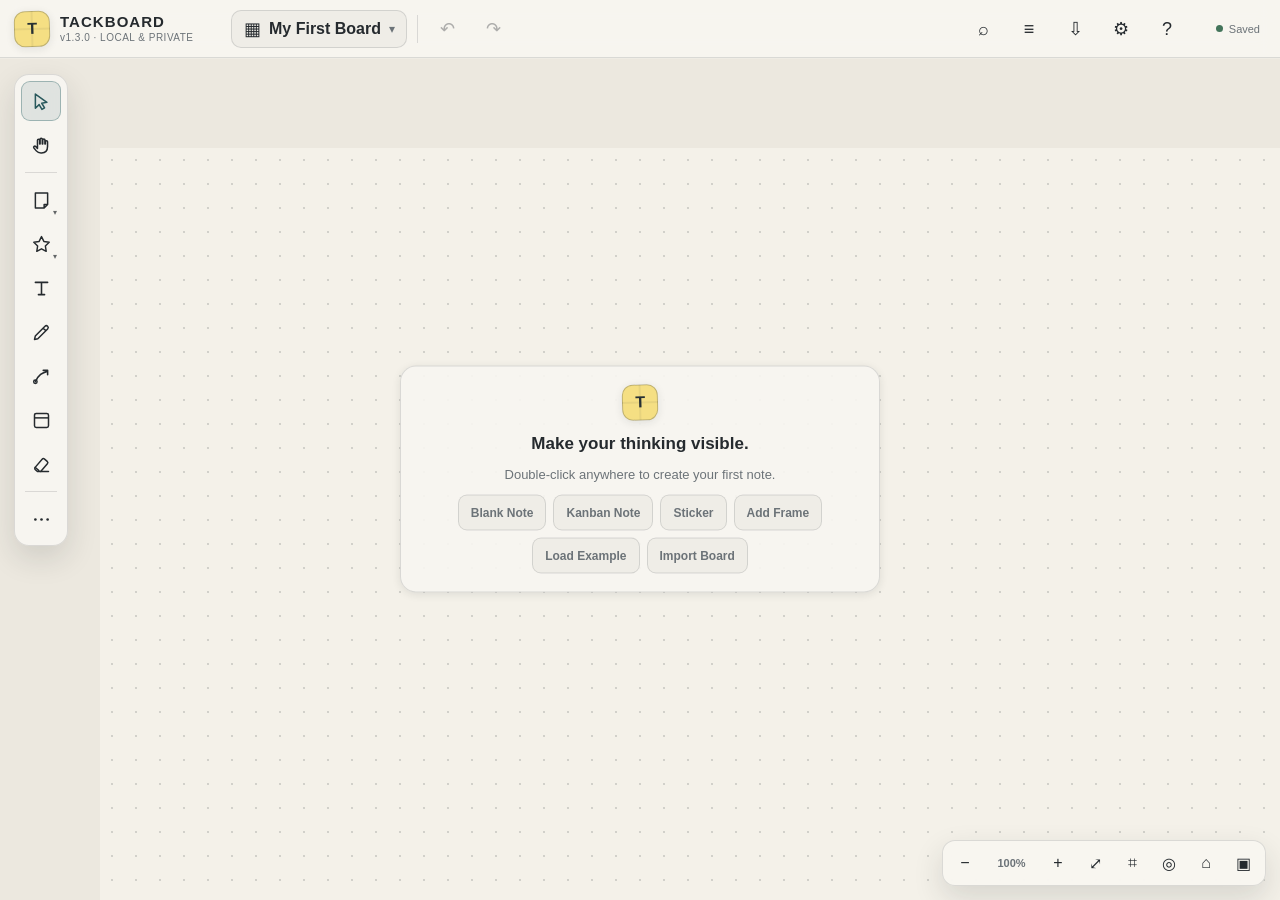
==== commit 9533c938: "auto size stickey notes" ====
--- a/index.html
+++ b/index.html
@@ -1031,7 +1031,7 @@
     #viewport { inset: 0; overflow: visible; }
   }
 
-  /* TACKBOARD v1.2.2 interaction, accessibility, and reliability refinements */
+  /* TACKBOARD v1.2 interaction, accessibility, and reliability refinements */
   .mobile-only { display: none !important; }
   .save-status {
     border: 1px solid transparent;
@@ -1331,6 +1331,365 @@
     .export-preview-grid { grid-template-columns: 1fr; }
   }
 
+  /* TACKBOARD v1.3.0 — stable Kanban summary cards and detached editing */
+
+  .kanban-note {
+    display: flex;
+    flex-direction: column;
+    min-width: 340px;
+    min-height: 0;
+    overflow: visible;
+  }
+  .kanban-note .kanban-header {
+    flex: 0 0 auto;
+    min-height: 70px;
+    padding: 9px 10px 8px;
+    align-items: flex-start;
+  }
+  .kanban-note .kanban-head-copy { padding-right: 2px; }
+  .kanban-note .kanban-title { max-width: 100%; }
+  .kanban-note .kanban-badges { row-gap: 4px; }
+  .kanban-note .kanban-body,
+  .kanban-note .kanban-card-body {
+    flex: 1 1 auto;
+    height: auto;
+    min-height: 0;
+    overflow: hidden;
+    padding: 12px 13px 14px;
+    user-select: text;
+  }
+  .kanban-note .kanban-card-body[data-edit-trigger="true"] { cursor: text; }
+  .kanban-note.editing {
+    box-shadow: var(--shadow-note), 0 0 0 3px color-mix(in srgb, var(--accent) 34%, transparent);
+  }
+  .kanban-note.editing [data-drag-handle] { cursor: default; }
+  .kanban-note.editing .kanban-read-more { pointer-events: none; opacity: .55; }
+
+  .kanban-summary-grid {
+    display: grid;
+    grid-template-columns: repeat(2, minmax(0, 1fr));
+    gap: 9px 12px;
+    min-width: 0;
+  }
+  .kanban-meta-field {
+    min-width: 0;
+    padding: 7px 8px 8px;
+    border: 1px solid rgba(37, 44, 47, .10);
+    border-radius: 8px;
+    background: rgba(255, 255, 255, .12);
+  }
+  .note-charcoal .kanban-meta-field { border-color: rgba(255,255,255,.10); background: rgba(255,255,255,.035); }
+  .kanban-meta-field .kanban-label { margin-bottom: 3px; }
+  .kanban-meta-field .kanban-value {
+    display: -webkit-box;
+    overflow: hidden;
+    -webkit-box-orient: vertical;
+    -webkit-line-clamp: 2;
+    line-clamp: 2;
+    min-height: 1.32em;
+  }
+  .kanban-meta-field.flag-field .kanban-value { font-weight: 800; }
+  .kanban-meta-field.flag-field.is-yes .kanban-value { color: #704711; }
+  .note-charcoal .kanban-meta-field.flag-field.is-yes .kanban-value { color: #ffd992; }
+
+  .kanban-expanded-body {
+    display: grid;
+    grid-template-rows: minmax(128px, auto) minmax(0, 1fr);
+    gap: 11px;
+  }
+  .kanban-description-card {
+    position: relative;
+    min-width: 0;
+    display: grid;
+    grid-template-rows: auto minmax(0, 1fr);
+    align-content: start;
+    padding: 9px 10px 10px;
+    border: 1px solid rgba(37, 44, 47, .11);
+    border-radius: 9px;
+    background: rgba(255, 255, 255, .15);
+  }
+  .note-charcoal .kanban-description-card { border-color: rgba(255,255,255,.11); background: rgba(255,255,255,.04); }
+  .kanban-description-text {
+    display: -webkit-box;
+    overflow: hidden;
+    -webkit-box-orient: vertical;
+    -webkit-line-clamp: 5;
+    line-clamp: 5;
+    max-height: calc(1.38em * 5);
+    padding-right: 2px;
+    font-size: 13px;
+    line-height: 1.38;
+    white-space: pre-wrap;
+    overflow-wrap: anywhere;
+  }
+  .kanban-description-text.empty { opacity: .78; font-style: italic; }
+  .kanban-read-more {
+    position: static;
+    justify-self: end;
+    align-self: end;
+    margin-top: 4px;
+    min-height: 25px;
+    padding: 0 7px;
+    border: 1px solid rgba(37,44,47,.13);
+    border-radius: 7px;
+    background: color-mix(in srgb, currentColor 7%, transparent);
+    color: inherit;
+    cursor: pointer;
+    font-family: var(--ui-font);
+    font-size: 9px;
+    font-weight: 850;
+    letter-spacing: .035em;
+    text-transform: uppercase;
+  }
+  .kanban-read-more:hover { background: color-mix(in srgb, currentColor 12%, transparent); }
+  .kanban-description-card.has-more { grid-template-rows: auto minmax(0, 1fr) auto; }
+  .kanban-description-card.has-more .kanban-description-text {
+    -webkit-line-clamp: 4;
+    line-clamp: 4;
+    max-height: calc(1.38em * 4);
+  }
+
+  .kanban-compact-body {
+    display: flex;
+    flex-direction: column;
+    justify-content: center;
+  }
+  .kanban-compact-body .kanban-summary-grid { gap: 8px 10px; }
+  .kanban-compact-body .kanban-meta-field { min-height: 47px; padding: 6px 8px; }
+  .kanban-expanded-body .kanban-meta-field { min-height: 48px; }
+
+  .kanban-note .resize-handle.e {
+    right: -6px;
+    top: 50%;
+    width: 11px;
+    height: 30px;
+    margin-top: -15px;
+    border-radius: 7px;
+    cursor: ew-resize;
+    pointer-events: auto;
+  }
+
+  .kanban-editor-backdrop {
+    position: fixed;
+    inset: 0;
+    z-index: 10040;
+    background: rgba(18, 22, 25, .46);
+    backdrop-filter: blur(2px);
+  }
+  .kanban-editor-sheet {
+    --editor-paper: var(--yellow);
+    --editor-ink: #101619;
+    position: fixed;
+    z-index: 10060;
+    width: min(470px, calc(100vw - 30px));
+    max-height: min(82vh, 780px);
+    display: grid;
+    grid-template-rows: auto minmax(0, 1fr);
+    border: 1px solid rgba(37,44,47,.20);
+    border-radius: 16px;
+    overflow: hidden;
+    background: var(--editor-paper);
+    color: var(--editor-ink);
+    box-shadow: 0 24px 70px rgba(20,24,27,.28), 0 4px 16px rgba(20,24,27,.20);
+  }
+  .kanban-editor-sheet[hidden],
+  .kanban-editor-backdrop[hidden] { display: none !important; }
+  .kanban-editor-sheet[data-note-color="yellow"] { --editor-paper: var(--yellow); --editor-ink: #101619; }
+  .kanban-editor-sheet[data-note-color="blue"] { --editor-paper: var(--blue); --editor-ink: #101619; }
+  .kanban-editor-sheet[data-note-color="green"] { --editor-paper: var(--green); --editor-ink: #101619; }
+  .kanban-editor-sheet[data-note-color="coral"] { --editor-paper: var(--coral); --editor-ink: #101619; }
+  .kanban-editor-sheet[data-note-color="lavender"] { --editor-paper: var(--lavender); --editor-ink: #101619; }
+  .kanban-editor-sheet[data-note-color="cream"] { --editor-paper: var(--cream); --editor-ink: #101619; }
+  .kanban-editor-sheet[data-note-color="charcoal"] { --editor-paper: var(--charcoal); --editor-ink: #f5f6f6; border-color: rgba(255,255,255,.14); }
+  .kanban-editor-header {
+    display: flex;
+    align-items: flex-start;
+    gap: 12px;
+    padding: 14px 15px 12px;
+    border-bottom: 1px solid color-mix(in srgb, var(--editor-ink) 14%, transparent);
+    background: color-mix(in srgb, #fff 10%, transparent);
+  }
+  .kanban-editor-heading { flex: 1; min-width: 0; }
+  .kanban-editor-kicker {
+    display: block;
+    margin-bottom: 3px;
+    font-family: var(--ui-font);
+    font-size: 9px;
+    line-height: 1.2;
+    font-weight: 900;
+    letter-spacing: .08em;
+    text-transform: uppercase;
+    opacity: .70;
+  }
+  .kanban-editor-header h2 {
+    margin: 0;
+    overflow: hidden;
+    text-overflow: ellipsis;
+    white-space: nowrap;
+    font-family: var(--paper-font);
+    font-size: 18px;
+    line-height: 1.15;
+  }
+  .kanban-editor-header p { margin: 5px 0 0; font-size: 11px; line-height: 1.35; opacity: .74; }
+  .kanban-editor-close {
+    flex: none;
+    width: 32px;
+    height: 32px;
+    border: 1px solid transparent;
+    border-radius: 9px;
+    background: transparent;
+    color: inherit;
+    cursor: pointer;
+    font-size: 20px;
+    line-height: 1;
+  }
+  .kanban-editor-close:hover { border-color: color-mix(in srgb, var(--editor-ink) 18%, transparent); background: color-mix(in srgb, var(--editor-ink) 7%, transparent); }
+  .kanban-editor-form {
+    min-height: 0;
+    display: grid;
+    grid-template-rows: minmax(0, 1fr) auto;
+  }
+  .kanban-editor-body {
+    min-height: 0;
+    overflow: auto;
+    padding: 13px 15px 16px;
+    scrollbar-width: thin;
+  }
+  .kanban-editor-section + .kanban-editor-section {
+    margin-top: 14px;
+    padding-top: 13px;
+    border-top: 1px solid color-mix(in srgb, var(--editor-ink) 13%, transparent);
+  }
+  .kanban-editor-section-heading { margin: 0 0 9px; }
+  .kanban-editor-section-title {
+    display: block;
+    font-family: var(--ui-font);
+    font-size: 10px;
+    font-weight: 900;
+    letter-spacing: .075em;
+    text-transform: uppercase;
+  }
+  .kanban-editor-section-note { display: block; margin-top: 2px; font-size: 10px; line-height: 1.35; opacity: .70; }
+  .kanban-editor-grid {
+    display: grid;
+    grid-template-columns: repeat(2, minmax(0, 1fr));
+    gap: 10px 11px;
+  }
+  .kanban-editor-field { min-width: 0; }
+  .kanban-editor-field.wide { grid-column: 1 / -1; }
+  .kanban-editor-field > label,
+  .kanban-editor-check > label {
+    display: block;
+    margin: 0 0 4px;
+    font-family: var(--ui-font);
+    font-size: 9px;
+    font-weight: 900;
+    letter-spacing: .055em;
+    text-transform: uppercase;
+    opacity: .83;
+  }
+  .kanban-editor-field input,
+  .kanban-editor-field select,
+  .kanban-editor-field textarea {
+    width: 100%;
+    min-height: 38px;
+    padding: 8px 9px;
+    border: 1px solid color-mix(in srgb, var(--editor-ink) 18%, transparent);
+    border-radius: 8px;
+    outline: 0;
+    background: color-mix(in srgb, #fff 26%, transparent);
+    color: inherit;
+    font-size: 12px;
+    line-height: 1.35;
+  }
+  .kanban-editor-field input::placeholder,
+  .kanban-editor-field textarea::placeholder { color: color-mix(in srgb, var(--editor-ink) 62%, transparent); opacity: 1; }
+  .kanban-editor-field input:focus,
+  .kanban-editor-field select:focus,
+  .kanban-editor-field textarea:focus {
+    border-color: var(--accent-strong);
+    box-shadow: 0 0 0 3px color-mix(in srgb, var(--accent) 25%, transparent);
+  }
+  .kanban-editor-field textarea {
+    min-height: 128px;
+    max-height: 260px;
+    resize: vertical;
+    overflow-x: hidden;
+    white-space: pre-wrap;
+  }
+  .kanban-editor-sheet[data-note-color="charcoal"] .kanban-editor-field input,
+  .kanban-editor-sheet[data-note-color="charcoal"] .kanban-editor-field select,
+  .kanban-editor-sheet[data-note-color="charcoal"] .kanban-editor-field textarea { background: rgba(255,255,255,.075); border-color: rgba(255,255,255,.17); }
+  .kanban-editor-check {
+    min-height: 45px;
+    display: flex;
+    align-items: center;
+    padding: 8px 9px;
+    border: 1px solid color-mix(in srgb, var(--editor-ink) 15%, transparent);
+    border-radius: 9px;
+    background: color-mix(in srgb, #fff 17%, transparent);
+  }
+  .kanban-editor-check > label {
+    width: 100%;
+    display: flex;
+    align-items: center;
+    gap: 9px;
+    margin: 0;
+    cursor: pointer;
+  }
+  .kanban-editor-check input { flex: none; width: 18px; height: 18px; margin: 0; accent-color: var(--accent-strong); }
+  .kanban-editor-check span { font-size: 11px; }
+  .kanban-editor-footer {
+    display: flex;
+    align-items: center;
+    justify-content: space-between;
+    gap: 12px;
+    padding: 11px 14px 13px;
+    border-top: 1px solid color-mix(in srgb, var(--editor-ink) 14%, transparent);
+    background: color-mix(in srgb, #fff 13%, transparent);
+  }
+  .kanban-editor-status { min-width: 0; font-size: 10px; line-height: 1.3; opacity: .72; }
+  .kanban-editor-actions { display: flex; justify-content: flex-end; gap: 7px; }
+  .kanban-editor-sheet .button { color: inherit; border-color: color-mix(in srgb, var(--editor-ink) 18%, transparent); background: color-mix(in srgb, #fff 17%, transparent); }
+  .kanban-editor-sheet .button:hover { background: color-mix(in srgb, #fff 27%, transparent); }
+  .kanban-editor-sheet .button.primary { color: #fff; background: var(--accent); border-color: var(--accent); }
+  .kanban-editor-sheet .button.primary:hover { background: var(--accent-strong); border-color: var(--accent-strong); }
+
+  .kanban-description-reader {
+    padding: 3px 1px 6px;
+    color: var(--ink);
+    font-size: 14px;
+    line-height: 1.55;
+    white-space: pre-wrap;
+    overflow-wrap: anywhere;
+  }
+  .kanban-description-reader.empty { color: var(--muted); font-style: italic; }
+
+  body.kanban-editor-open .context-toolbar { display: none !important; }
+
+  @media (max-width: 680px) {
+    .kanban-note { min-width: 340px; }
+    .kanban-editor-backdrop:not([hidden]) { display: block; }
+    .kanban-editor-sheet {
+      left: 0 !important;
+      right: 0 !important;
+      top: auto !important;
+      bottom: 0 !important;
+      width: 100%;
+      max-height: min(92dvh, 820px);
+      border-width: 1px 0 0;
+      border-radius: 18px 18px 0 0;
+      padding-bottom: env(safe-area-inset-bottom);
+    }
+    .kanban-editor-header { padding: 15px 16px 12px; }
+    .kanban-editor-body { padding: 13px 16px 18px; }
+    .kanban-editor-grid { grid-template-columns: 1fr; }
+    .kanban-editor-field.wide { grid-column: auto; }
+    .kanban-editor-footer { position: sticky; bottom: 0; padding: 11px 16px 13px; }
+    .kanban-editor-status { display: none; }
+    .kanban-editor-actions { width: 100%; }
+    .kanban-editor-actions .button { flex: 1; min-height: 44px; }
+  }
 </style>
 </head>
 <body>
@@ -1340,7 +1699,7 @@
       <div class="brand-mark" aria-hidden="true">T</div>
       <div class="brand-copy">
         <div class="brand-title">TACKBOARD</div>
-        <div class="brand-meta">v1.2.2 · LOCAL &amp; PRIVATE</div>
+        <div class="brand-meta">v1.3.0 · LOCAL &amp; PRIVATE</div>
       </div>
     </div>
 
@@ -1446,6 +1805,28 @@
 
   <div id="contextToolbar" class="context-toolbar" role="toolbar" aria-label="Selection actions"></div>
 
+  <div id="kanbanEditorBackdrop" class="kanban-editor-backdrop" hidden></div>
+  <aside id="kanbanEditorSheet" class="kanban-editor-sheet" role="dialog" aria-modal="false" aria-hidden="true" aria-labelledby="kanbanEditorTitle" hidden>
+    <header class="kanban-editor-header">
+      <div class="kanban-editor-heading">
+        <span class="kanban-editor-kicker">Kanban fields</span>
+        <h2 id="kanbanEditorTitle">Edit Kanban note</h2>
+        <p id="kanbanEditorSubtitle">Changes save locally as you work; Cancel restores this editing session.</p>
+      </div>
+      <button id="kanbanEditorClose" class="kanban-editor-close" type="button" aria-label="Cancel editing">×</button>
+    </header>
+    <form id="kanbanEditorForm" class="kanban-editor-form" autocomplete="off">
+      <div id="kanbanEditorBody" class="kanban-editor-body"></div>
+      <footer class="kanban-editor-footer">
+        <span id="kanbanEditorStatus" class="kanban-editor-status" role="status" aria-live="polite">No changes yet</span>
+        <div class="kanban-editor-actions">
+          <button id="kanbanEditorCancel" class="button ghost" type="button">Cancel</button>
+          <button id="kanbanEditorDone" class="button primary" type="submit" data-finish-edit="true">Done</button>
+        </div>
+      </footer>
+    </form>
+  </aside>
+
   <div class="viewport-controls" aria-label="Viewport controls">
     <button id="zoomOut" type="button" title="Zoom out" aria-label="Zoom out">−</button>
     <span id="zoomReadout" class="zoom-readout">100%</span>
@@ -1476,7 +1857,7 @@
 <script>
 (() => {
   'use strict';
-  const APP_VERSION = '1.2.2';
+  const APP_VERSION = '1.3.0';
   const WORLD = Object.freeze({ width: 12000, height: 8000 });
   const DB_NAME = 'tackboard-db';
   const DB_VERSION = 1;
@@ -1516,8 +1897,8 @@
     templateId: 'kanban',
     templateName: 'Kanban',
     templateVersion: 2,
-    defaultDimensions: { width: 360, height: 650 },
-    compactDimensions: { width: 340, height: 280 },
+    defaultDimensions: { width: 380, height: 474 },
+    compactDimensions: { width: 340, height: 286 },
     defaultColor: 'yellow',
     headerFields: ['ticketNumber', 'ticketType', 'status'],
     compactViewFields: ['ticketNumber', 'ticketType', 'status', 'team', 'assignee', 'onHold', 'needByDate', 'needsVP'],
@@ -5673,7 +6054,7 @@
 
 
   /* -----------------------------------------------------------------------
-     TACKBOARD v1.2.2 enhancements
+     TACKBOARD v1.2 foundation with v1.3.0 compatibility
      ----------------------------------------------------------------------- */
   const V12_SCHEMA_VERSION = 2;
   const V12_INDEX_KEY = `${STATE_KEY}-index-v2`;
@@ -7325,7 +7706,7 @@
     closePopover();
     showDialog({
       title: 'Help & keyboard shortcuts',
-      bodyHTML: `<p>Use the arrow tool to select and arrange objects. Use the hand tool to pan the board with an ordinary left-drag. On touch devices, Select uses one finger for object movement or a selection rectangle, while Pan uses one finger for navigation; two fingers always pan and zoom.</p>
+      bodyHTML: `<p>Use the arrow tool to select and arrange objects. Use the hand tool to pan the board with an ordinary left-drag. On touch devices, Select uses one finger for object movement or a selection rectangle, while Pan uses one finger for navigation; two fingers always pan and zoom.</p><p>Kanban notes use stable Compact and Expanded summary cards. Press Enter or choose <strong>Edit Fields</strong> to open the separate editor sheet without changing the card size. Kanban cards resize horizontally only; long descriptions open through <strong>Read more</strong>.</p>
         <div class="shortcut-grid">
           <kbd>V / H</kbd><span>Select / Pan tool</span>
           <kbd>N / Shift + N</kbd><span>Create default note / open note picker</span>
@@ -7439,6 +7820,854 @@
     v12Original.handlePopoverClick(event);
   };
 
+  /* -----------------------------------------------------------------------
+     TACKBOARD v1.3.0 — stable Kanban summary cards and detached editor sheet
+     ----------------------------------------------------------------------- */
+  const V13_KANBAN_LAYOUT_VERSION = 1;
+  const V13_KANBAN_MIN_WIDTH = 340;
+  const V13_KANBAN_MAX_WIDTH = 520;
+  const V13_KANBAN_HEIGHTS = Object.freeze({ compact: 286, expanded: 474 });
+  const V13_KANBAN_EDITOR_GROUPS = Object.freeze([
+    {
+      id: 'identity',
+      title: 'Identity',
+      note: 'Ticket identity and planning context.',
+      fields: [
+        { key: 'ticketNumber' },
+        { key: 'ticketType' },
+        { key: 'sprintNumber' },
+        { key: 'epic' }
+      ]
+    },
+    {
+      id: 'work',
+      title: 'Work',
+      note: 'Describe the work, issue, request, or expected result.',
+      fields: [{ key: 'description', wide: true }]
+    },
+    {
+      id: 'ownership',
+      title: 'Ownership',
+      note: 'Who reported the work and who owns the next action.',
+      fields: [
+        { key: 'team' },
+        { key: 'reporter' },
+        { key: 'assignee', wide: true }
+      ]
+    },
+    {
+      id: 'state',
+      title: 'State',
+      note: 'Current workflow state, flags, and required date.',
+      fields: [
+        { key: 'status' },
+        { key: 'needByDate' },
+        { key: 'onHold' },
+        { key: 'needsVP' }
+      ]
+    }
+  ]);
+
+  Object.assign(els, {
+    kanbanEditorBackdrop: $('#kanbanEditorBackdrop'),
+    kanbanEditorSheet: $('#kanbanEditorSheet'),
+    kanbanEditorHeader: $('.kanban-editor-header', $('#kanbanEditorSheet')),
+    kanbanEditorTitle: $('#kanbanEditorTitle'),
+    kanbanEditorSubtitle: $('#kanbanEditorSubtitle'),
+    kanbanEditorClose: $('#kanbanEditorClose'),
+    kanbanEditorForm: $('#kanbanEditorForm'),
+    kanbanEditorBody: $('#kanbanEditorBody'),
+    kanbanEditorStatus: $('#kanbanEditorStatus'),
+    kanbanEditorCancel: $('#kanbanEditorCancel'),
+    kanbanEditorDone: $('#kanbanEditorDone')
+  });
+
+  Object.assign(ui, {
+    kanbanEditorId: null,
+    kanbanEditorSnapshot: null,
+    kanbanEditorChanged: false,
+    kanbanEditorHistoryBefore: null,
+    kanbanEditorOriginFocus: null,
+    kanbanEditorRefreshFrame: null,
+    kanbanEditorPositionFrame: null,
+    kanbanLayoutMigrated: false,
+    pendingKanbanLayoutMigrationSave: false
+  });
+
+  const v13Previous = {
+    normalizeObject,
+    loadPersistedState,
+    renderKanbanNote,
+    selectionDecorations,
+    enhanceRenderedObjects,
+    renderAll,
+    enterEdit,
+    finishEditing,
+    focusEditor,
+    toggleKanbanCompact,
+    minimumSize,
+    startResize,
+    updateResizeAction,
+    startDrag,
+    updateGroupResize,
+    nudgeSelection,
+    handleObjectClick,
+    setViewport,
+    drawKanbanNoteExport,
+    undo,
+    redo
+  };
+
+  function v13KanbanMode(note) {
+    return note?.displayMode === 'compact' ? 'compact' : 'expanded';
+  }
+
+  function v13CanonicalKanbanHeight(noteOrMode) {
+    const mode = typeof noteOrMode === 'string' ? noteOrMode : v13KanbanMode(noteOrMode);
+    return V13_KANBAN_HEIGHTS[mode] || V13_KANBAN_HEIGHTS.expanded;
+  }
+
+  function v13CanonicalizeKanban(note) {
+    if (!note || note.objectType !== 'template-note') return false;
+    const previousWidth = Number(note.width) || 380;
+    const previousHeight = Number(note.height) || 0;
+    const width = clamp(previousWidth, V13_KANBAN_MIN_WIDTH, V13_KANBAN_MAX_WIDTH);
+    const height = v13CanonicalKanbanHeight(note);
+    const changed = width !== previousWidth || height !== previousHeight || note.kanbanLayoutVersion !== V13_KANBAN_LAYOUT_VERSION;
+    note.width = width;
+    note.height = height;
+    note.kanbanLayoutVersion = V13_KANBAN_LAYOUT_VERSION;
+    note.x = clamp(Number(note.x) || 0, 0, Math.max(0, WORLD.width - width));
+    note.y = clamp(Number(note.y) || 0, 0, Math.max(0, WORLD.height - height));
+    return changed;
+  }
+
+  function v13CanonicalizeBoardKanban(board = currentBoard()) {
+    let changed = false;
+    for (const note of board.objects || []) {
+      if (v13CanonicalizeKanban(note)) changed = true;
+    }
+    return changed;
+  }
+
+  normalizeObject = function(obj) {
+    const normalized = v13Previous.normalizeObject(obj);
+    if (!normalized || normalized.objectType !== 'template-note') return normalized;
+    const rawMode = obj?.displayMode === 'compact' ? 'compact' : 'expanded';
+    const rawWidth = Number.isFinite(Number(obj?.width)) ? Number(obj.width) : Number(obj?.size?.width);
+    const rawHeight = Number.isFinite(Number(obj?.height)) ? Number(obj.height) : Number(obj?.size?.height);
+    const expectedWidth = clamp(Number(rawWidth) || normalized.width || 380, V13_KANBAN_MIN_WIDTH, V13_KANBAN_MAX_WIDTH);
+    const expectedHeight = v13CanonicalKanbanHeight(rawMode);
+    if (obj?.kanbanLayoutVersion !== V13_KANBAN_LAYOUT_VERSION || Number(rawWidth) !== expectedWidth || Number(rawHeight) !== expectedHeight) ui.kanbanLayoutMigrated = true;
+    normalized.displayMode = rawMode;
+    normalized.width = expectedWidth;
+    normalized.height = expectedHeight;
+    normalized.kanbanLayoutVersion = V13_KANBAN_LAYOUT_VERSION;
+    normalized.x = clamp(normalized.x, 0, Math.max(0, WORLD.width - normalized.width));
+    normalized.y = clamp(normalized.y, 0, Math.max(0, WORLD.height - normalized.height));
+    return normalized;
+  };
+
+  loadPersistedState = async function() {
+    ui.kanbanLayoutMigrated = false;
+    await v13Previous.loadPersistedState();
+    const changed = state.boards.some(board => v13CanonicalizeBoardKanban(board));
+    if (ui.kanbanLayoutMigrated || changed) {
+      for (const board of state.boards) ui.dirtyBoardIds.add(board.id);
+      ui.pendingKanbanLayoutMigrationSave = true;
+    }
+  };
+
+  function v13KanbanField(key) {
+    return KANBAN_SCHEMA.fields.find(field => field.key === key) || null;
+  }
+
+  function v13KanbanReadableValue(note, key) {
+    const field = v13KanbanField(key);
+    if (!field) return '—';
+    const value = note.fields?.[key];
+    const display = kanbanDisplayValue(field, value);
+    return display || '—';
+  }
+
+  function v13RenderMetaField(note, key, label = null, extraClass = '') {
+    const field = v13KanbanField(key);
+    const value = v13KanbanReadableValue(note, key);
+    const yes = field?.type === 'checkbox' && Boolean(note.fields?.[key]);
+    const classes = ['kanban-field', 'kanban-meta-field', extraClass, field?.type === 'checkbox' ? 'flag-field' : '', yes ? 'is-yes' : ''].filter(Boolean).join(' ');
+    return `<div class="${classes}" data-kanban-summary-field="${escapeAttr(key)}"><span class="kanban-label">${escapeHTML(label || field?.label || key)}</span><div class="kanban-value ${value === '—' ? 'empty' : ''}">${escapeHTML(value)}</div></div>`;
+  }
+
+  function v13DescriptionNeedsMore(text, width) {
+    const value = String(text || '');
+    if (!value) return false;
+    const estimatedCharactersPerLine = Math.max(28, Math.floor((Number(width) - 48) / 7));
+    const estimatedLines = value.split(/\r?\n/).reduce((sum, line) => sum + Math.max(1, Math.ceil(line.length / estimatedCharactersPerLine)), 0);
+    return estimatedLines > 5;
+  }
+
+  function v13RenderCompactKanbanBody(note) {
+    return `<div class="kanban-body kanban-card-body kanban-compact-body" data-edit-trigger="true">
+      <div class="kanban-summary-grid">
+        ${v13RenderMetaField(note, 'team', 'Team')}
+        ${v13RenderMetaField(note, 'assignee', 'Assignee')}
+        ${v13RenderMetaField(note, 'needByDate', 'Need By')}
+        ${v13RenderMetaField(note, 'onHold', 'On Hold')}
+        ${v13RenderMetaField(note, 'needsVP', 'Needs VP?')}
+      </div>
+    </div>`;
+  }
+
+  function v13RenderExpandedKanbanBody(note) {
+    const description = String(note.fields?.description || '');
+    const hasMore = v13DescriptionNeedsMore(description, note.width);
+    return `<div class="kanban-body kanban-card-body kanban-expanded-body" data-edit-trigger="true">
+      <section class="kanban-description-card ${hasMore ? 'has-more' : ''}" aria-label="Description">
+        <span class="kanban-label">Description</span>
+        <div class="kanban-description-text ${description ? '' : 'empty'}">${description ? nl2br(description) : '—'}</div>
+        ${hasMore ? '<button class="kanban-read-more" type="button" data-kanban-read-more="true">Read more</button>' : ''}
+      </section>
+      <div class="kanban-summary-grid">
+        ${v13RenderMetaField(note, 'sprintNumber', 'Sprint')}
+        ${v13RenderMetaField(note, 'epic', 'Epic')}
+        ${v13RenderMetaField(note, 'team', 'Team')}
+        ${v13RenderMetaField(note, 'needByDate', 'Need By')}
+        ${v13RenderMetaField(note, 'reporter', 'Reporter')}
+        ${v13RenderMetaField(note, 'assignee', 'Assignee')}
+        ${v13RenderMetaField(note, 'onHold', 'On Hold')}
+        ${v13RenderMetaField(note, 'needsVP', 'Needs VP?')}
+      </div>
+    </div>`;
+  }
+
+  renderKanbanNote = function(obj) {
+    v13CanonicalizeKanban(obj);
+    const f = obj.fields;
+    const title = String(f.ticketNumber || '').trim() || 'Untitled Ticket';
+    const compact = v13KanbanMode(obj) === 'compact';
+    const dueClass = f.needByDate && dateOnly(f.needByDate) < new Date(new Date().setHours(0, 0, 0, 0)) ? 'due-overdue' : '';
+    const body = compact ? v13RenderCompactKanbanBody(obj) : v13RenderExpandedKanbanBody(obj);
+    return `<article class="${noteViewClasses(obj)} kanban-mode-${compact ? 'compact' : 'expanded'}" data-object-id="${obj.id}" data-object-type="template-note" data-kanban-layout-version="${V13_KANBAN_LAYOUT_VERSION}" style="${objectStyle(obj)}" tabindex="0" aria-label="Kanban note: ${escapeAttr(title)}">
+      <header class="object-header kanban-header" data-drag-handle="true">
+        <span class="drag-dots" aria-hidden="true">⠿</span>
+        <div class="kanban-head-copy">
+          <div class="kanban-title-row"><span class="kanban-title">${escapeHTML(title)}</span><span class="template-chip">Kanban</span></div>
+          <div class="kanban-badges">
+            <span class="badge">${escapeHTML(f.ticketType || 'Story')}</span>
+            <span class="badge ${statusClass(f.status)}">${escapeHTML(f.status || 'Backlog')}</span>
+            ${f.onHold ? '<span class="badge on-hold flag-on-hold">On Hold</span>' : ''}
+            ${f.needsVP ? '<span class="badge">Needs VP</span>' : ''}
+            ${f.needByDate ? `<span class="badge ${dueClass}" title="${escapeAttr(formatDate(f.needByDate))}">${escapeHTML(formatRelativeDate(f.needByDate))}</span>` : ''}
+          </div>
+        </div>
+        <button class="header-action" type="button" data-toggle-compact="true" title="${compact ? 'Expand note' : 'Collapse note'}" aria-label="${compact ? 'Expand Kanban note' : 'Collapse Kanban note'}">${compact ? '▾' : '▴'}</button>
+      </header>
+      ${body}
+      ${selectionDecorations(obj)}
+    </article>`;
+  };
+
+  selectionDecorations = function(obj) {
+    if (obj?.objectType !== 'template-note') return v13Previous.selectionDecorations(obj);
+    if (!ui.selection.has(obj.id) || ui.editingId === obj.id || obj.objectType === 'drawing') return '';
+    const resize = obj.locked ? '' : '<span class="resize-handle e" data-resize="e" title="Resize Kanban card width" aria-hidden="true"></span>';
+    const connect = '<span class="connector-handle" data-connector-handle="true" title="Drag to connect" aria-hidden="true"></span>';
+    return `${resize}${connect}`;
+  };
+
+  enhanceRenderedObjects = function() {
+    v13Previous.enhanceRenderedObjects();
+    for (const root of $$('[data-object-type="template-note"]', els.objectLayer)) {
+      root.querySelectorAll('[data-finish-edit], [data-resize="s"], [data-resize="se"]').forEach(node => node.remove());
+      root.classList.toggle('kanban-editor-anchor', root.dataset.objectId === ui.kanbanEditorId);
+    }
+  };
+
+  function v13EditorFieldControl(note, descriptor) {
+    const field = v13KanbanField(descriptor.key);
+    if (!field) return '';
+    const value = note.fields?.[field.key];
+    const id = `${note.id}-${field.key}`;
+    const wideClass = descriptor.wide ? ' wide' : '';
+    if (field.type === 'dropdown') {
+      return `<div class="kanban-editor-field${wideClass}"><label for="${id}">${escapeHTML(field.label)}</label><select id="${id}" data-kanban-field="${field.key}" data-kanban-editor-field="${field.key}">${field.options.map(option => `<option value="${escapeAttr(option)}" ${String(value) === String(option) ? 'selected' : ''}>${escapeHTML(field.optionLabels?.[option] ?? option)}</option>`).join('')}</select></div>`;
+    }
+    if (field.type === 'multiline') {
+      return `<div class="kanban-editor-field${wideClass}"><label for="${id}">${escapeHTML(field.label)}</label><textarea id="${id}" data-kanban-field="${field.key}" data-kanban-editor-field="${field.key}" placeholder="${escapeAttr(field.placeholder || '')}">${escapeHTML(value)}</textarea></div>`;
+    }
+    if (field.type === 'checkbox') {
+      return `<div class="kanban-editor-check${wideClass}"><label for="${id}"><input id="${id}" type="checkbox" data-kanban-field="${field.key}" data-kanban-editor-field="${field.key}" ${value ? 'checked' : ''}><span>${escapeHTML(field.label)}</span></label></div>`;
+    }
+    return `<div class="kanban-editor-field${wideClass}"><label for="${id}">${escapeHTML(field.label)}</label><input id="${id}" type="${field.type === 'date' ? 'date' : 'text'}" data-kanban-field="${field.key}" data-kanban-editor-field="${field.key}" placeholder="${escapeAttr(field.placeholder || '')}" value="${escapeAttr(value)}"></div>`;
+  }
+
+  function v13RenderEditorBody(note) {
+    return V13_KANBAN_EDITOR_GROUPS.map(group => `<section class="kanban-editor-section" data-kanban-editor-section="${escapeAttr(group.id)}">
+      <div class="kanban-editor-section-heading"><span class="kanban-editor-section-title">${escapeHTML(group.title)}</span><span class="kanban-editor-section-note">${escapeHTML(group.note)}</span></div>
+      <div class="kanban-editor-grid">${group.fields.map(descriptor => v13EditorFieldControl(note, descriptor)).join('')}</div>
+    </section>`).join('');
+  }
+
+  function v13UpdateEditorHeading(note) {
+    if (!note || !els.kanbanEditorTitle) return;
+    const title = String(note.fields?.ticketNumber || '').trim() || 'Untitled Ticket';
+    els.kanbanEditorTitle.textContent = `Edit ${title}`;
+    els.kanbanEditorSubtitle.textContent = `${note.fields?.ticketType || 'Story'} · ${note.fields?.status || 'Backlog'} · Changes save locally as you work; Cancel restores this editing session.`;
+  }
+
+  function v13SetEditorAppearance(note) {
+    if (!els.kanbanEditorSheet || !note) return;
+    els.kanbanEditorSheet.dataset.noteColor = NOTE_COLORS.includes(note.color) ? note.color : 'yellow';
+    els.kanbanEditorSheet.dataset.objectId = note.id;
+    els.kanbanEditorSheet.dataset.kanbanEditorNoteId = note.id;
+  }
+
+  function v13PositionKanbanEditor() {
+    cancelAnimationFrame(ui.kanbanEditorPositionFrame);
+    ui.kanbanEditorPositionFrame = requestAnimationFrame(() => {
+      const sheet = els.kanbanEditorSheet;
+      if (!sheet || sheet.hidden || !ui.kanbanEditorId || isNarrowViewport()) {
+        if (sheet) {
+          sheet.style.removeProperty('left');
+          sheet.style.removeProperty('top');
+        }
+        return;
+      }
+      const card = els.objectLayer.querySelector(`[data-object-id="${cssEscape(ui.kanbanEditorId)}"]`);
+      if (!card) return;
+      const cardRect = card.getBoundingClientRect();
+      const sheetRect = sheet.getBoundingClientRect();
+      const margin = 12;
+      const gap = 14;
+      const minTop = parseFloat(getComputedStyle(document.documentElement).getPropertyValue('--topbar-h')) + 8 || 66;
+      let left = cardRect.right + gap;
+      if (left + sheetRect.width > innerWidth - margin) left = cardRect.left - sheetRect.width - gap;
+      if (left < margin) left = clamp(cardRect.left, margin, Math.max(margin, innerWidth - sheetRect.width - margin));
+      const top = clamp(cardRect.top, minTop, Math.max(minTop, innerHeight - sheetRect.height - margin));
+      sheet.style.left = `${Math.round(left)}px`;
+      sheet.style.top = `${Math.round(top)}px`;
+    });
+  }
+
+  function v13RenderKanbanEditor(note, { focus = true } = {}) {
+    if (!note || !els.kanbanEditorSheet) return;
+    v13SetEditorAppearance(note);
+    v13UpdateEditorHeading(note);
+    els.kanbanEditorBody.innerHTML = v13RenderEditorBody(note);
+    els.kanbanEditorBody.scrollTop = 0;
+    els.kanbanEditorStatus.textContent = ui.kanbanEditorChanged ? 'Changes queued for local save' : 'No changes yet';
+    els.kanbanEditorSheet.hidden = false;
+    els.kanbanEditorSheet.setAttribute('aria-hidden', 'false');
+    els.kanbanEditorSheet.setAttribute('aria-modal', String(isNarrowViewport()));
+    els.kanbanEditorBackdrop.hidden = !isNarrowViewport();
+    document.body.classList.add('kanban-editor-open');
+    requestAnimationFrame(() => {
+      els.kanbanEditorBody.scrollTop = 0;
+      v13PositionKanbanEditor();
+      const description = els.kanbanEditorBody.querySelector('textarea[data-kanban-editor-field="description"]');
+      if (description) v13GrowEditorTextarea(description);
+      if (focus) {
+        const first = els.kanbanEditorBody.querySelector('[data-kanban-editor-field]');
+        first?.focus({ preventScroll: true });
+        if (first?.select && first.matches('input[type="text"]')) first.select();
+      }
+    });
+  }
+
+  function v13HideKanbanEditor() {
+    if (!els.kanbanEditorSheet) return;
+    els.kanbanEditorSheet.hidden = true;
+    els.kanbanEditorSheet.setAttribute('aria-hidden', 'true');
+    els.kanbanEditorSheet.removeAttribute('data-object-id');
+    els.kanbanEditorSheet.removeAttribute('data-kanban-editor-note-id');
+    els.kanbanEditorBackdrop.hidden = true;
+    els.kanbanEditorBody.innerHTML = '';
+    document.body.classList.remove('kanban-editor-open');
+  }
+
+  function v13RestoreEditorHistory() {
+    const before = ui.kanbanEditorHistoryBefore;
+    if (!before) return;
+    const history = syncHistoryAlias();
+    if (history.undo.length > before.undoLength) history.undo.splice(before.undoLength);
+    history.redo = deepClone(before.redo || []);
+    updateHistoryButtons();
+  }
+
+  function v13OpenKanbanEditor(id, { focus = true } = {}) {
+    const note = getObject(id);
+    if (!note || note.objectType !== 'template-note') return;
+    if (ui.kanbanEditorId && ui.kanbanEditorId !== id) v13CloseKanbanEditor({ commit: true, render: false, restoreFocus: false });
+    if (ui.editingId && ui.editingId !== id) v13Previous.finishEditing({ render: false });
+    closePopover({ restoreFocus: false });
+    ui.kanbanEditorId = id;
+    ui.editingId = id;
+    ui.selection.clear();
+    ui.selection.add(id);
+    ui.kanbanEditorSnapshot = deepClone(note);
+    ui.kanbanEditorChanged = false;
+    const history = syncHistoryAlias();
+    ui.kanbanEditorHistoryBefore = { undoLength: history.undo.length, redo: deepClone(history.redo) };
+    ui.kanbanEditorOriginFocus = document.activeElement;
+    renderAll({ preserveEditor: true });
+    v13RenderKanbanEditor(note, { focus });
+  }
+
+  function v13CloseKanbanEditor({ commit = true, render = true, restoreFocus = true } = {}) {
+    const id = ui.kanbanEditorId;
+    if (!id) return;
+    const note = getObject(id);
+    const changed = ui.kanbanEditorChanged;
+    if (!commit && changed && ui.kanbanEditorSnapshot) {
+      const index = currentBoard().objects.findIndex(object => object.id === id);
+      if (index >= 0) currentBoard().objects[index] = normalizeObject(ui.kanbanEditorSnapshot);
+      v13RestoreEditorHistory();
+      currentBoard().modifiedAt = nowISO();
+      scheduleSave();
+    }
+    const origin = ui.kanbanEditorOriginFocus;
+    ui.kanbanEditorId = null;
+    ui.kanbanEditorSnapshot = null;
+    ui.kanbanEditorChanged = false;
+    ui.kanbanEditorHistoryBefore = null;
+    ui.kanbanEditorOriginFocus = null;
+    ui.editingId = null;
+    v13HideKanbanEditor();
+    if (render) renderAll();
+    if (restoreFocus) requestAnimationFrame(() => {
+      const card = els.objectLayer.querySelector(`[data-object-id="${cssEscape(id)}"]`);
+      if (card) card.focus({ preventScroll: true });
+      else if (origin?.isConnected) origin.focus({ preventScroll: true });
+      else els.viewport.focus({ preventScroll: true });
+    });
+    if (commit && changed && note) toast('Kanban changes saved locally.', 'success');
+  }
+
+  enterEdit = function(id) {
+    const obj = getObject(id);
+    if (obj?.objectType === 'template-note') {
+      v13OpenKanbanEditor(id);
+      return;
+    }
+    v13Previous.enterEdit(id);
+  };
+
+  finishEditing = function(options = {}) {
+    if (ui.kanbanEditorId) {
+      v13CloseKanbanEditor({ commit: true, render: options.render !== false });
+      return;
+    }
+    v13Previous.finishEditing(options);
+  };
+
+  focusEditor = function(id) {
+    const obj = getObject(id);
+    if (obj?.objectType === 'template-note') {
+      v13OpenKanbanEditor(id);
+      return;
+    }
+    v13Previous.focusEditor(id);
+  };
+
+  function v13GrowEditorTextarea(textarea) {
+    if (!textarea) return;
+    textarea.style.height = 'auto';
+    textarea.style.height = `${clamp(textarea.scrollHeight, 128, 260)}px`;
+  }
+
+  function v13ScheduleCardRefresh() {
+    cancelAnimationFrame(ui.kanbanEditorRefreshFrame);
+    ui.kanbanEditorRefreshFrame = requestAnimationFrame(() => {
+      if (!ui.kanbanEditorId) return;
+      renderAll({ preserveEditor: true });
+      const note = getObject(ui.kanbanEditorId);
+      if (note) v13UpdateEditorHeading(note);
+      v13PositionKanbanEditor();
+    });
+  }
+
+  function v13HandleEditorInput(event) {
+    const fieldKey = event.target?.dataset?.kanbanEditorField;
+    if (!fieldKey || !ui.kanbanEditorId) return;
+    const note = getObject(ui.kanbanEditorId);
+    if (!note || note.objectType !== 'template-note') return;
+    const next = event.target.type === 'checkbox' ? event.target.checked : event.target.value;
+    if (note.fields[fieldKey] === next) return;
+    if (!ui.kanbanEditorChanged) pushHistory('Edit Kanban fields');
+    ui.kanbanEditorChanged = true;
+    note.fields[fieldKey] = next;
+    note.modifiedAt = nowISO();
+    els.kanbanEditorStatus.textContent = 'Changes queued for local save';
+    if (event.target.matches('textarea')) v13GrowEditorTextarea(event.target);
+    touchBoard();
+    v13ScheduleCardRefresh();
+  }
+
+  async function v13OpenFullDescription(note) {
+    if (!note) return;
+    const title = String(note.fields?.ticketNumber || '').trim() || 'Untitled Ticket';
+    const description = String(note.fields?.description || '');
+    await showDialog({
+      title: `${title} — Description`,
+      bodyHTML: `<div class="kanban-description-reader ${description ? '' : 'empty'}">${description ? nl2br(description) : 'No description has been entered.'}</div>`,
+      actions: [{ label: 'Close', value: null, primary: true }]
+    });
+  }
+
+  handleObjectClick = function(event) {
+    const readMore = event.target.closest?.('[data-kanban-read-more]');
+    if (readMore) {
+      event.preventDefault();
+      event.stopPropagation();
+      const root = readMore.closest('[data-object-id]');
+      v13OpenFullDescription(getObject(root?.dataset.objectId));
+      return;
+    }
+    const toggle = event.target.closest?.('[data-toggle-compact]');
+    if (toggle && ui.kanbanEditorId) v13CloseKanbanEditor({ commit: true, render: false, restoreFocus: false });
+    v13Previous.handleObjectClick(event);
+  };
+
+  toggleKanbanCompact = function(note = selectedObjects().find(obj => obj.objectType === 'template-note')) {
+    if (!note) return;
+    if (ui.kanbanEditorId === note.id) v13CloseKanbanEditor({ commit: true, render: false, restoreFocus: false });
+    pushHistory(note.displayMode === 'compact' ? 'Expand Kanban note' : 'Collapse Kanban note');
+    note.displayMode = note.displayMode === 'compact' ? 'expanded' : 'compact';
+    v13CanonicalizeKanban(note);
+    note.modifiedAt = nowISO();
+    touchBoard();
+    renderAll();
+  };
+
+  minimumSize = function(obj) {
+    if (obj?.objectType === 'template-note') return { width: V13_KANBAN_MIN_WIDTH, height: v13CanonicalKanbanHeight(obj) };
+    return v13Previous.minimumSize(obj);
+  };
+
+  startDrag = function(event, id) {
+    if (ui.kanbanEditorId === id) {
+      toast('Finish editing before moving this Kanban card.');
+      return;
+    }
+    v13Previous.startDrag(event, id);
+  };
+
+  startResize = function(event, id, handle) {
+    const obj = getObject(id);
+    if (obj?.objectType === 'template-note' && handle !== 'e') return;
+    v13Previous.startResize(event, id, handle);
+  };
+
+  updateResizeAction = function(action, event) {
+    const obj = getObject(action.id);
+    if (!obj || obj.objectType !== 'template-note') {
+      v13Previous.updateResizeAction(action, event);
+      return;
+    }
+    const point = screenToWorld(event.clientX, event.clientY);
+    const dx = point.x - action.startWorld.x;
+    if (!action.moved && Math.abs(dx) < 1) return;
+    action.moved = true;
+    ensureActionHistory(action, 'Resize Kanban card width');
+    obj.width = clamp(action.initial.width + dx, V13_KANBAN_MIN_WIDTH, Math.min(V13_KANBAN_MAX_WIDTH, WORLD.width - obj.x));
+    obj.height = v13CanonicalKanbanHeight(obj);
+    obj.kanbanLayoutVersion = V13_KANBAN_LAYOUT_VERSION;
+    obj.modifiedAt = nowISO();
+    updateObjectElement(obj);
+    renderVectors();
+    drawMinimap();
+    updateContextToolbar();
+    v13PositionKanbanEditor();
+  };
+
+  updateGroupResize = function(action, event) {
+    const point = screenToWorld(event.clientX, event.clientY);
+    const base = action.bounds;
+    const dx = point.x - action.startWorld.x;
+    const dy = point.y - action.startWorld.y;
+    const scale = clamp(1 + Math.max(dx / Math.max(base.width, 1), dy / Math.max(base.height, 1)), .08, 12);
+    if (!action.moved && Math.abs(scale - 1) < .005) return;
+    action.moved = true;
+    ensureActionHistory(action, 'Resize selection');
+    for (const id of action.ids) {
+      const obj = getObject(id);
+      const initial = action.initial.get(id);
+      if (!obj || !initial || obj.locked) continue;
+      if (obj.objectType === 'drawing') {
+        obj.points = initial.points.map(pointItem => ({ x: base.x + (pointItem.x - base.x) * scale, y: base.y + (pointItem.y - base.y) * scale }));
+      } else {
+        const min = minimumSize(obj);
+        obj.x = clamp(base.x + (initial.x - base.x) * scale, 0, WORLD.width - min.width);
+        obj.y = clamp(base.y + (initial.y - base.y) * scale, 0, WORLD.height - min.height);
+        if (obj.objectType === 'template-note') {
+          obj.width = clamp(initial.width * scale, V13_KANBAN_MIN_WIDTH, Math.min(V13_KANBAN_MAX_WIDTH, WORLD.width - obj.x));
+          obj.height = v13CanonicalKanbanHeight(obj);
+          obj.kanbanLayoutVersion = V13_KANBAN_LAYOUT_VERSION;
+          obj.y = clamp(obj.y, 0, WORLD.height - obj.height);
+        } else {
+          obj.width = clamp(initial.width * scale, min.width, WORLD.width - obj.x);
+          obj.height = clamp(initial.height * scale, min.height, WORLD.height - obj.y);
+        }
+        updateObjectElement(obj);
+      }
+    }
+    renderVectors();
+    drawMinimap();
+    updateContextToolbar();
+    updateSelectionOverlay();
+  };
+
+  nudgeSelection = function(dx, dy, resize = false) {
+    const objects = selectedObjects().filter(obj => !obj.locked);
+    if (!objects.length) return;
+    let changed = false;
+    for (const obj of objects) {
+      if (resize && obj.objectType === 'template-note' && dx === 0) continue;
+      if (!changed) beginKeyboardTransform(resize ? 'Resize with keyboard' : 'Move with keyboard');
+      changed = true;
+      if (obj.objectType === 'drawing') {
+        const bounds = drawingBounds(obj);
+        if (resize && bounds) {
+          const nextWidth = Math.max(1, bounds.width + dx);
+          const nextHeight = Math.max(1, bounds.height + dy);
+          const sx = nextWidth / Math.max(bounds.width, 1);
+          const sy = nextHeight / Math.max(bounds.height, 1);
+          obj.points = obj.points.map(point => ({ x: bounds.x + (point.x - bounds.x) * sx, y: bounds.y + (point.y - bounds.y) * sy }));
+        } else obj.points = obj.points.map(point => ({ x: clamp(point.x + dx, 0, WORLD.width), y: clamp(point.y + dy, 0, WORLD.height) }));
+      } else if (resize) {
+        if (obj.objectType === 'frame' && obj.collapsed) continue;
+        if (obj.objectType === 'template-note') {
+          obj.width = clamp(obj.width + dx, V13_KANBAN_MIN_WIDTH, Math.min(V13_KANBAN_MAX_WIDTH, WORLD.width - obj.x));
+          obj.height = v13CanonicalKanbanHeight(obj);
+          obj.kanbanLayoutVersion = V13_KANBAN_LAYOUT_VERSION;
+        } else {
+          const min = minimumSize(obj);
+          obj.width = clamp(obj.width + dx, min.width, WORLD.width - obj.x);
+          obj.height = clamp(obj.height + dy, min.height, WORLD.height - obj.y);
+        }
+      } else {
+        obj.x = clamp(obj.x + dx, 0, WORLD.width - obj.width);
+        obj.y = clamp(obj.y + dy, 0, WORLD.height - obj.height);
+        if (obj.objectType === 'frame' && obj.collapsed && obj.collapsedBounds) {
+          obj.collapsedBounds.x += dx;
+          obj.collapsedBounds.y += dy;
+        }
+      }
+      obj.modifiedAt = nowISO();
+    }
+    if (!changed) return;
+    touchBoard();
+    renderAll();
+  };
+
+  setViewport = function(next, options) {
+    v13Previous.setViewport(next, options);
+    if (ui.kanbanEditorId) v13PositionKanbanEditor();
+  };
+
+  renderAll = function(options = {}) {
+    v13CanonicalizeBoardKanban();
+    v13Previous.renderAll(options);
+    if (ui.kanbanEditorId) {
+      const note = getObject(ui.kanbanEditorId);
+      if (!note) {
+        ui.kanbanEditorId = null;
+        ui.editingId = null;
+        v13HideKanbanEditor();
+      } else {
+        v13SetEditorAppearance(note);
+        v13UpdateEditorHeading(note);
+        v13PositionKanbanEditor();
+      }
+    }
+  };
+
+  function v13CanvasBadgeRows(ctx, badges, x, y, maxX, ink) {
+    let cursorX = x;
+    let cursorY = y;
+    for (const badge of badges) {
+      ctx.font = '800 9px Inter, Arial, sans-serif';
+      const width = Math.min(110, ctx.measureText(badge.text).width + 14);
+      if (cursorX + width > maxX && cursorX > x) {
+        cursorX = x;
+        cursorY += 23;
+      }
+      drawCanvasBadge(ctx, badge.text, cursorX, cursorY, width, badge.fill || 'rgba(255,255,255,.24)', ink);
+      cursorX += width + 5;
+    }
+    return cursorY + 19;
+  }
+
+  function v13CanvasMetaCell(ctx, label, value, x, y, width, ink, options = {}) {
+    ctx.save();
+    ctx.fillStyle = options.fill || 'rgba(255,255,255,.10)';
+    canvasRoundRect(ctx, x, y, width, 48, 7);
+    ctx.fill();
+    ctx.strokeStyle = 'rgba(35,40,42,.10)';
+    ctx.lineWidth = 1;
+    ctx.stroke();
+    ctx.fillStyle = ink;
+    ctx.globalAlpha = 1;
+    ctx.font = '800 8px Inter, Arial, sans-serif';
+    ctx.textBaseline = 'top';
+    ctx.fillText(String(label).toUpperCase(), x + 7, y + 6, width - 14);
+    ctx.globalAlpha = value === '—' ? .76 : 1;
+    ctx.font = `${options.bold ? '800 ' : ''}12px Avenir, Arial, sans-serif`;
+    drawClampedText(ctx, value || '—', x + 7, y + 20, width - 14, 15, 2);
+    ctx.restore();
+  }
+
+  drawKanbanNoteExport = function(ctx, obj, palette) {
+    v13CanonicalizeKanban(obj);
+    withCanvasObjectTransform(ctx, obj, () => {
+      const ink = noteTextColor(obj);
+      const f = obj.fields;
+      const badges = [
+        { text: f.ticketType || 'Story' },
+        { text: f.status || 'Backlog' },
+        ...(f.onHold ? [{ text: 'On Hold', fill: 'rgba(177,120,35,.24)' }] : []),
+        ...(f.needsVP ? [{ text: 'Needs VP' }] : []),
+        ...(f.needByDate ? [{ text: formatRelativeDate(f.needByDate) }] : [])
+      ];
+      const headerHeight = badges.length > 3 || obj.width < 370 ? 76 : 66;
+      drawNotePaper(ctx, obj, palette, headerHeight);
+      ctx.save();
+      ctx.beginPath();
+      canvasRoundRect(ctx, obj.x, obj.y, obj.width, obj.height, 11);
+      ctx.clip();
+      ctx.fillStyle = ink;
+      ctx.textBaseline = 'top';
+      ctx.font = '900 14px Avenir, Arial, sans-serif';
+      ctx.fillText(f.ticketNumber || 'Untitled Ticket', obj.x + 13, obj.y + 9, obj.width - 84);
+      ctx.font = '800 8px Inter, Arial, sans-serif';
+      ctx.fillText('KANBAN', obj.x + obj.width - 58, obj.y + 12, 48);
+      v13CanvasBadgeRows(ctx, badges, obj.x + 13, obj.y + 31, obj.x + obj.width - 12, ink);
+
+      const bodyX = obj.x + 13;
+      const bodyWidth = obj.width - 26;
+      const gap = 9;
+      const cellWidth = (bodyWidth - gap) / 2;
+      let y = obj.y + headerHeight + 11;
+      if (obj.displayMode === 'compact') {
+        const cells = [
+          ['Team', v13KanbanReadableValue(obj, 'team')],
+          ['Assignee', v13KanbanReadableValue(obj, 'assignee')],
+          ['Need By', v13KanbanReadableValue(obj, 'needByDate')],
+          ['On Hold', v13KanbanReadableValue(obj, 'onHold'), { bold: true }],
+          ['Needs VP?', v13KanbanReadableValue(obj, 'needsVP'), { bold: true }]
+        ];
+        cells.forEach((cell, index) => {
+          const column = index % 2;
+          const row = Math.floor(index / 2);
+          v13CanvasMetaCell(ctx, cell[0], cell[1], bodyX + column * (cellWidth + gap), y + row * 56, cellWidth, ink, cell[2] || {});
+        });
+      } else {
+        ctx.fillStyle = 'rgba(255,255,255,.13)';
+        canvasRoundRect(ctx, bodyX, y, bodyWidth, 116, 8);
+        ctx.fill();
+        ctx.strokeStyle = 'rgba(35,40,42,.10)';
+        ctx.stroke();
+        ctx.fillStyle = ink;
+        ctx.font = '800 8px Inter, Arial, sans-serif';
+        ctx.fillText('DESCRIPTION', bodyX + 9, y + 7, bodyWidth - 18);
+        ctx.font = '12px Avenir, Arial, sans-serif';
+        ctx.globalAlpha = f.description ? 1 : .76;
+        drawClampedText(ctx, f.description || '—', bodyX + 9, y + 23, bodyWidth - 18, 16, 5);
+        ctx.globalAlpha = 1;
+        y += 127;
+        const cells = [
+          ['Sprint', v13KanbanReadableValue(obj, 'sprintNumber')],
+          ['Epic', v13KanbanReadableValue(obj, 'epic')],
+          ['Team', v13KanbanReadableValue(obj, 'team')],
+          ['Need By', v13KanbanReadableValue(obj, 'needByDate')],
+          ['Reporter', v13KanbanReadableValue(obj, 'reporter')],
+          ['Assignee', v13KanbanReadableValue(obj, 'assignee')],
+          ['On Hold', v13KanbanReadableValue(obj, 'onHold'), { bold: true }],
+          ['Needs VP?', v13KanbanReadableValue(obj, 'needsVP'), { bold: true }]
+        ];
+        cells.forEach((cell, index) => {
+          const column = index % 2;
+          const row = Math.floor(index / 2);
+          v13CanvasMetaCell(ctx, cell[0], cell[1], bodyX + column * (cellWidth + gap), y + row * 56, cellWidth, ink, cell[2] || {});
+        });
+      }
+      ctx.restore();
+    });
+  };
+
+  undo = function() {
+    if (ui.kanbanEditorId) v13CloseKanbanEditor({ commit: true, render: false, restoreFocus: false });
+    v13Previous.undo();
+  };
+
+  redo = function() {
+    if (ui.kanbanEditorId) v13CloseKanbanEditor({ commit: true, render: false, restoreFocus: false });
+    v13Previous.redo();
+  };
+
+  function v13EditorFocusable() {
+    return $$('button:not([disabled]), input:not([disabled]), select:not([disabled]), textarea:not([disabled]), [tabindex]:not([tabindex="-1"])', els.kanbanEditorSheet).filter(node => !node.hidden && node.offsetParent !== null);
+  }
+
+  function v13HandleEditorKeydown(event) {
+    if (event.key === 'Escape') {
+      event.preventDefault();
+      event.stopPropagation();
+      v13CloseKanbanEditor({ commit: true });
+      return;
+    }
+    if ((event.ctrlKey || event.metaKey) && event.key === 'Enter') {
+      event.preventDefault();
+      event.stopPropagation();
+      v13CloseKanbanEditor({ commit: true });
+      return;
+    }
+    if (event.key === 'Tab' && isNarrowViewport()) {
+      const focusable = v13EditorFocusable();
+      if (!focusable.length) return;
+      const first = focusable[0];
+      const last = focusable.at(-1);
+      if (event.shiftKey && document.activeElement === first) {
+        event.preventDefault();
+        last.focus();
+      } else if (!event.shiftKey && document.activeElement === last) {
+        event.preventDefault();
+        first.focus();
+      }
+    }
+  }
+
+  function installV13KanbanEvents() {
+    els.kanbanEditorForm?.addEventListener('input', v13HandleEditorInput);
+    els.kanbanEditorForm?.addEventListener('change', v13HandleEditorInput);
+    els.kanbanEditorForm?.addEventListener('submit', event => {
+      event.preventDefault();
+      v13CloseKanbanEditor({ commit: true });
+    });
+    els.kanbanEditorCancel?.addEventListener('click', () => v13CloseKanbanEditor({ commit: false }));
+    els.kanbanEditorClose?.addEventListener('click', () => v13CloseKanbanEditor({ commit: false }));
+    els.kanbanEditorBackdrop?.addEventListener('pointerdown', event => {
+      event.preventDefault();
+      event.stopPropagation();
+    });
+    els.kanbanEditorSheet?.addEventListener('keydown', v13HandleEditorKeydown);
+    window.addEventListener('resize', v13PositionKanbanEditor);
+  }
+
+  function installV13PostBoot() {
+    if (ui.pendingKanbanLayoutMigrationSave) {
+      ui.pendingKanbanLayoutMigrationSave = false;
+      setTimeout(() => scheduleSave({ immediate: true }), 0);
+      toast('Kanban cards were updated to the new stable layout.', 'success', 5200);
+    }
+    Object.assign(window.TACKBOARD_DEBUG || {}, {
+      kanbanLayoutVersion: V13_KANBAN_LAYOUT_VERSION,
+      canonicalKanbanHeight: mode => v13CanonicalKanbanHeight(mode),
+      openKanbanEditor: id => v13OpenKanbanEditor(id),
+      closeKanbanEditor: commit => v13CloseKanbanEditor({ commit: commit !== false }),
+      isKanbanEditorOpen: () => Boolean(ui.kanbanEditorId)
+    });
+  }
   /* Event installation */
   setupEvents = function() {
     v12Original.setupEvents();
@@ -7517,6 +8746,7 @@
     window.addEventListener('beforeunload', () => {
       try { localStorage.setItem(`${STATE_KEY}-emergency`, JSON.stringify({ savedAt: Date.now(), state })); } catch {}
     });
+    if (typeof installV13KanbanEvents === 'function') installV13KanbanEvents();
   };
 
   function installV12PostBoot() {
@@ -7547,6 +8777,7 @@
         return board.id;
       }
     });
+    if (typeof installV13PostBoot === 'function') installV13PostBoot();
   }
 
 
